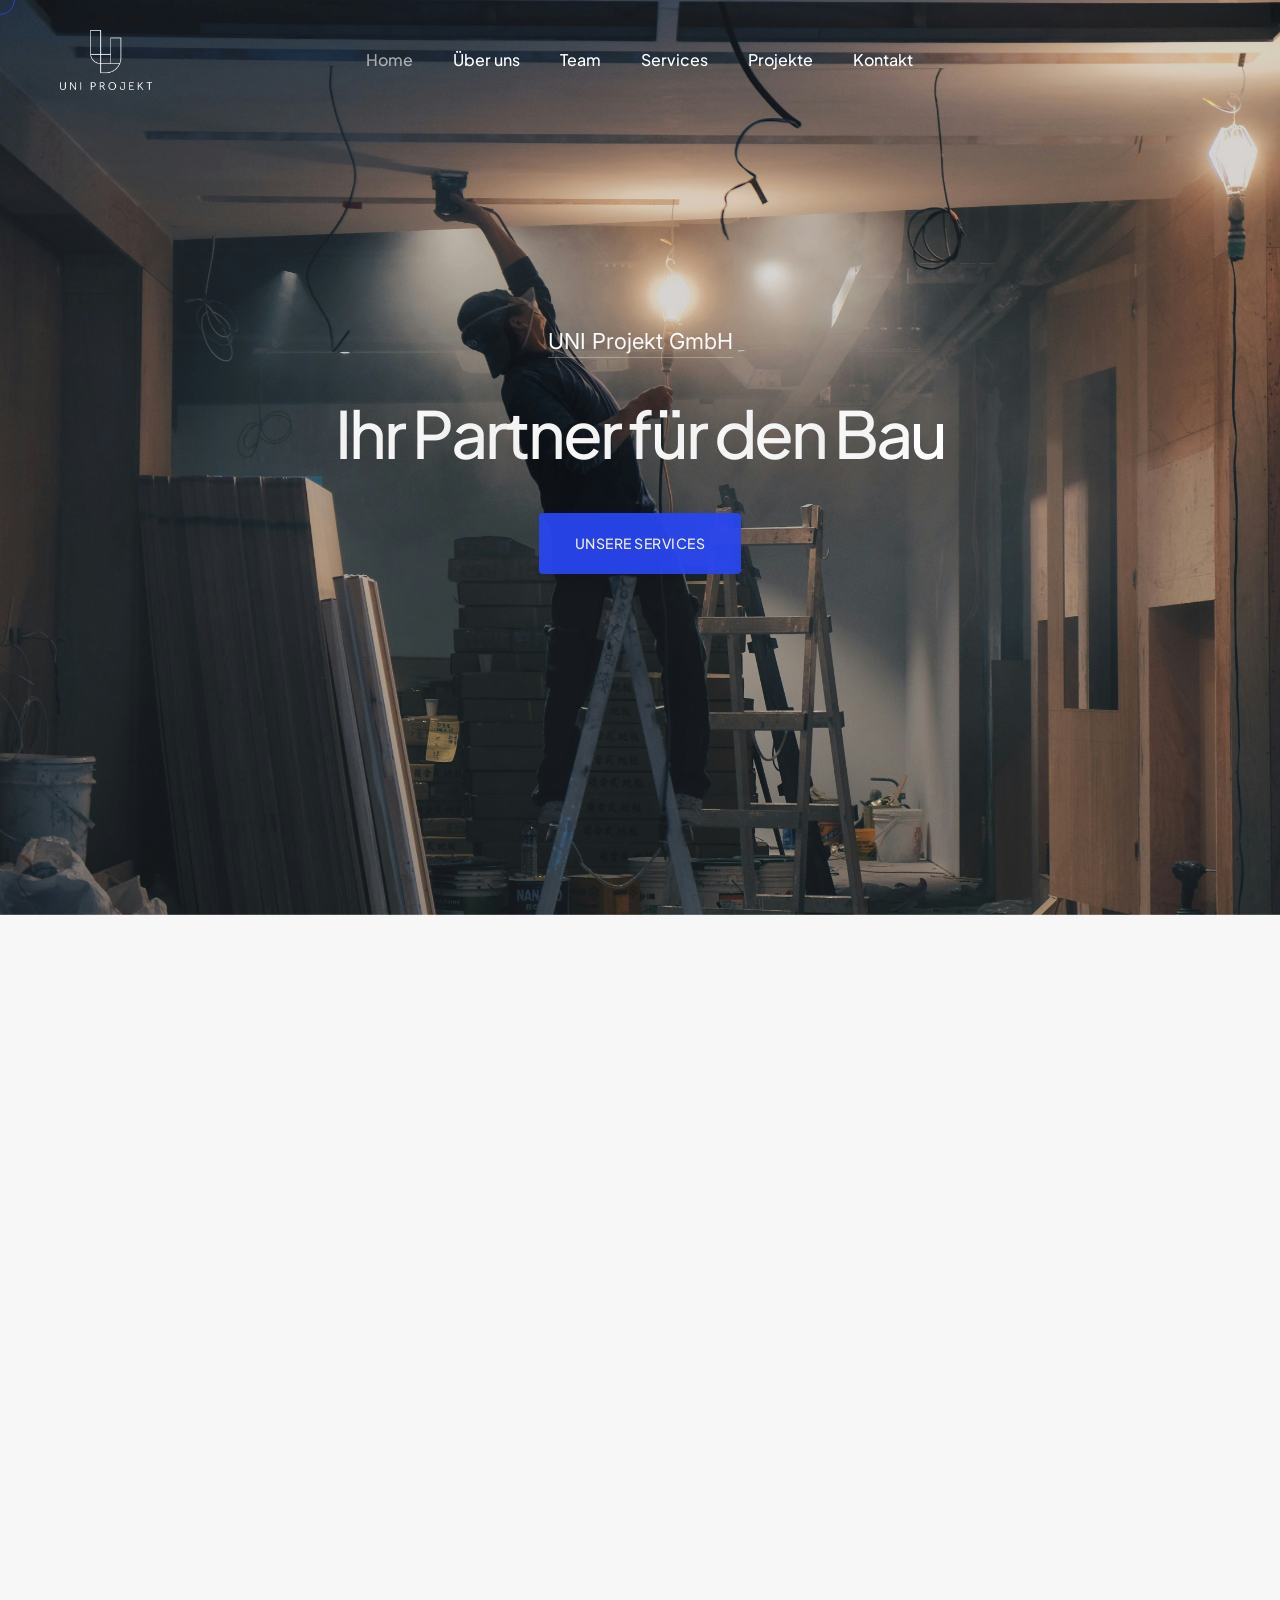
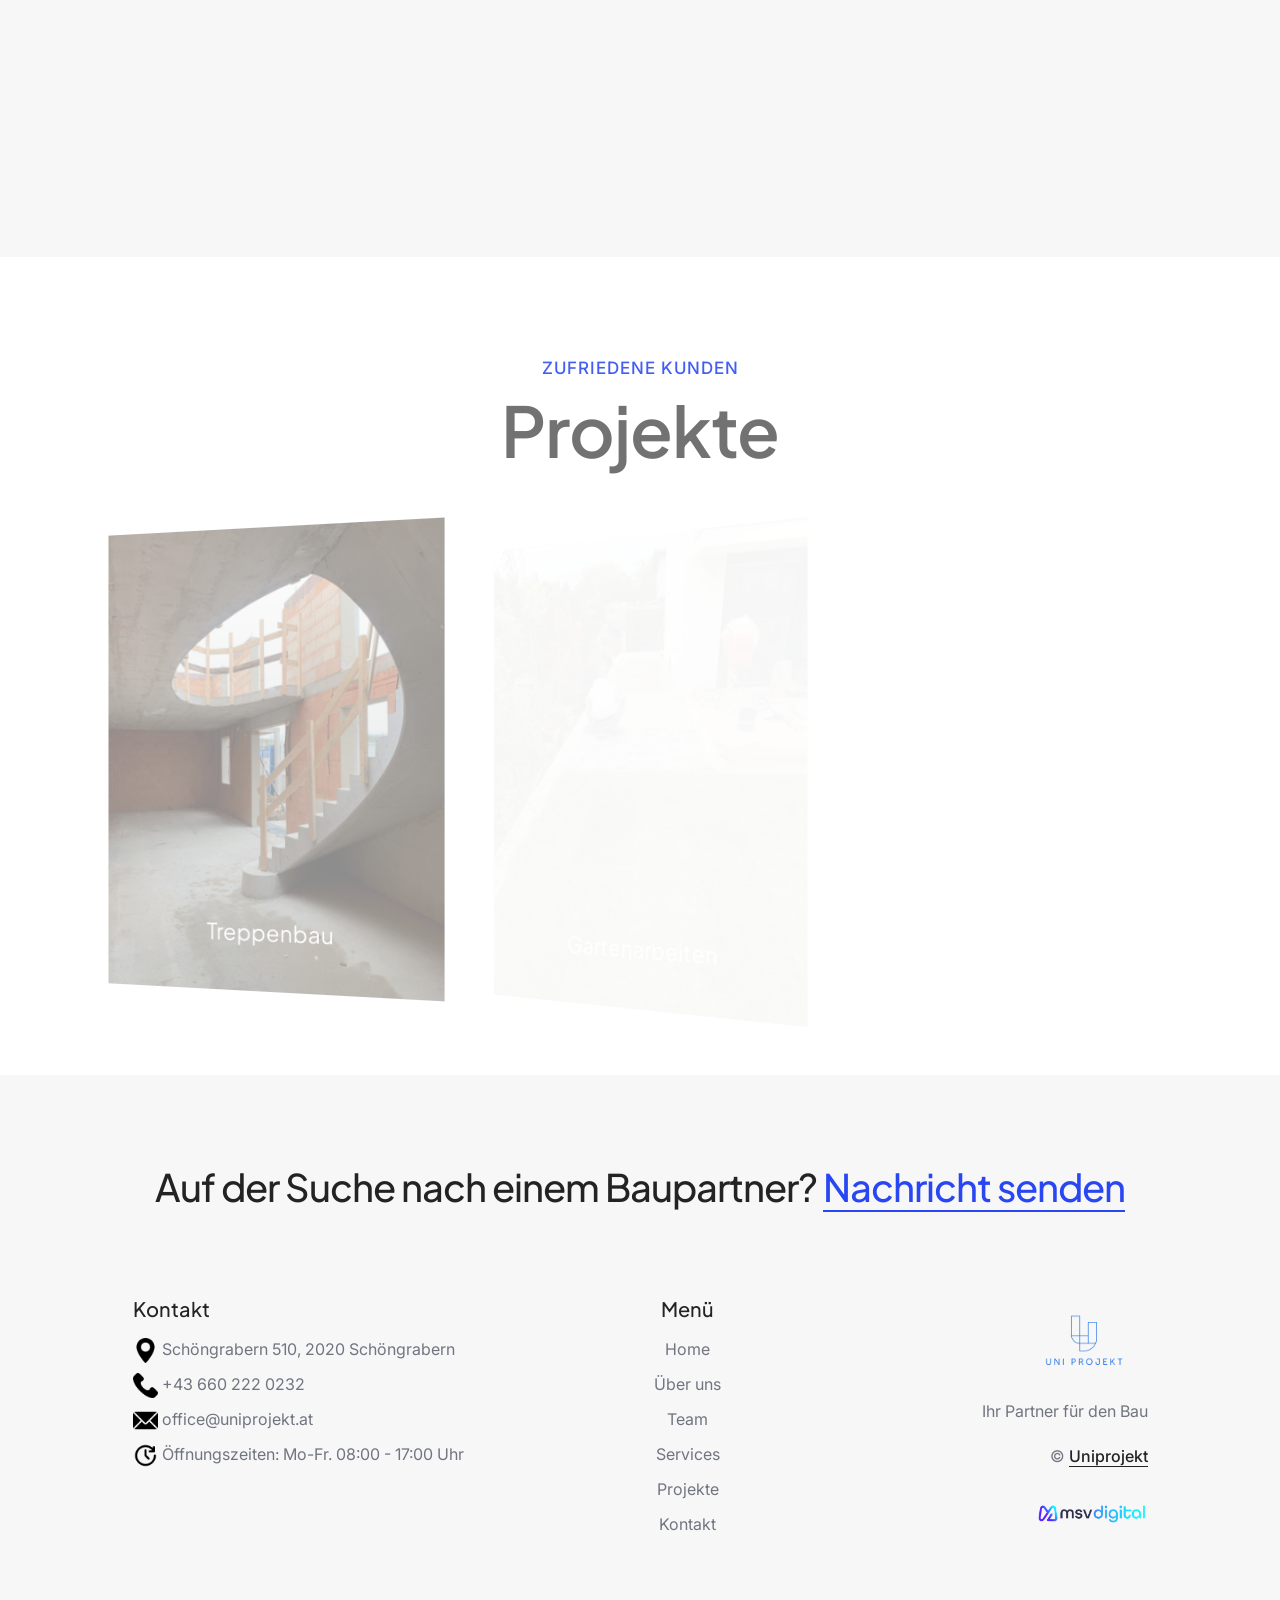
==== index.html @ 42c227f0 "Add graph meta tags" ====
﻿<!doctype html>
<html class="no-js" lang="en">
    <head>
        <title>Home - Uniprojekt</title>
        <meta charset="utf-8">
        <meta http-equiv="X-UA-Compatible" content="IE=edge" />
        <meta name="author" content="msv-digital">
        <meta name="viewport" content="width=device-width,initial-scale=1.0" />
        <meta name="description" content="Home">
        <!-- favicon icon -->
        <link rel="shortcut icon" href="logos/logo_transparent_no_buffer.png">
        <link rel="apple-touch-icon" href="logos/logo_transparent_no_buffer.png">
        <link rel="apple-touch-icon" sizes="72x72" href="logos/logo_transparent_no_buffer.png">
        <link rel="apple-touch-icon" sizes="114x114" href="logos/logo_transparent_no_buffer.png">
        <!-- google fonts preconnect -->
        <link rel="preconnect" href="https://fonts.googleapis.com" crossorigin>
        <link rel="preconnect" href="https://fonts.gstatic.com" crossorigin>
        <!-- style sheets and font icons -->
        <link rel="stylesheet" href="css/vendors.min.css"/>
        <link rel="stylesheet" href="css/icon.min.css"/>
        <link rel="stylesheet" href="css/style.css"/>
        <link rel="stylesheet" href="css/responsive.css"/>
        <link rel="stylesheet" href="demos/finance/uniprojekt.css" />
        <!-- open Graph meta tags -->
        <meta property="og:title" content="Home" />
        <meta property="og:description" content="Uniprojekt - Ihr Partner im Bau" />
        <meta property="og:image" href="logos/logo_transparent_no_buffer.png" />
        <meta property="og:url" content="https://www.uniprojekt.at" />
        <meta property="og:type" content="website" />
        <meta property="og:site_name" content="Uniprojekt" />
    </head>
    <body data-mobile-nav-style="full-screen-menu" data-mobile-nav-bg-color="#bc8947" class="custom-cursor"> 
        <!-- start cursor -->
        <div class="cursor-page-inner">
            <div class="circle-cursor circle-cursor-inner"></div>
            <div class="circle-cursor circle-cursor-outer"></div>
        </div>
        <!-- end cursor -->
        <!-- start header -->
        <header>
            <!-- start navigation -->
            <nav class="navbar navbar-expand-lg bg-transparent disable-fixed"> 
                <div class="container-fluid"> 
                    <div class="col-auto col-lg-2 me-lg-0 me-auto">
                        <a class="navbar-brand" href="index.html">
                            <img src="logos/logo_white_transparent_no_buffer.png" data-at2x="logos/logo_white_transparent_no_buffer.png" alt="" class="default-logo">
                            <img src="logos/logo_white_transparent_no_buffer.png" data-at2x="logos/logo_white_transparent_no_buffer.png" alt="" class="alt-logo">
                            <img src="logos/logo_white_transparent_no_buffer.png" data-at2x="logos/logo_white_transparent_no_buffer.png" alt="" class="mobile-logo">
                        </a>
                    </div>
                    <div class="col-auto col-lg-8 menu-order position-static">
                        <button class="navbar-toggler float-start" type="button" data-bs-toggle="collapse" data-bs-target="#navbarNav" aria-expanded="false" aria-controls="navbarNav" aria-label="Toggle navigation">
                            <span class="navbar-toggler-line"></span>
                            <span class="navbar-toggler-line"></span>
                            <span class="navbar-toggler-line"></span>
                            <span class="navbar-toggler-line"></span>
                        </button>
                        <div class="collapse navbar-collapse justify-content-center" id="navbarNav">
                            <ul class="navbar-nav alt-font"> 
                                <li class="nav-item"><a href="index.html" class="nav-link">Home</a></li>
                                <li class="nav-item"><a href="ueber-uns.html" class="nav-link">Über uns</a></li>
                                <li class="nav-item"><a href="team.html" class="nav-link">Team</a></li>
                                <li class="nav-item"><a href="services.html" class="nav-link">Services</a></li>
                                <li class="nav-item"><a href="projekte.html" class="nav-link">Projekte</a></li>
                                <li class="nav-item"><a href="kontakt.html" class="nav-link">Kontakt</a></li>
                            </ul>
                        </div>
                    </div>
                    <div class="col-auto col-lg-2 text-end d-none d-sm-flex"> 
                    </div>
                </div>
            </nav>
            <!-- end navigation -->
        </header>
        <!-- end header -->
        <!-- start banner slider -->
        <section class="p-0 bg-dark-gray"> 
            <div class=" full-screen md-h-600px sm-h-500px ipad-top-space-margin swiper-light-pagination swiper-pagination-style-3" data-slider-options='{ "slidesPerView": 1, "loop": true, "pagination": { "el": ".swiper-pagination-bullets", "clickable": true }}'>
                <div class="swiper-wrapper">
                    <!-- start slider item -->
                    <div class="swiper-slide">
                        <div class="position-absolute left-0px top-0px w-100 h-100 cover-background" style="background-image:url('images/uniprojekt_hintergrund.jpg');" data-anime='{ "translateY": [0, 0], "opacity": [1,1], "scale": [1,1.1], "duration": 7000, "delay": 0, "staggervalue": 300, "easing": "easeOutQuad" }'></div>
                        <div class="opacity-light bg-gradient-black-dark-brown"></div>
                        <div class="container h-100">
                            <div class="row align-items-center h-100 justify-content-center">
                                <div class="col-xl-7 col-lg-8 col-md-9 col-sm-10 position-relative text-white text-center">
                                    <div class="d-inline-block position-relative mb-35px" data-anime='{ "opacity": [0, 1], "easing": "easeOutCubic", "duration": 500, "delay": 200 }'>
                                        <span class="d-inline-block fw-400 text-white fs-22 mb-0">UNI Projekt GmbH</span>
                                        <span class="h-1px opacity-3 w-100 bg-white d-inline-block transform-origin-left position-absolute bottom-0px left-0px"></span>
                                    </div>
                                    <div class="alt-font fs-65 lh-80 lg-fs-80 xs-fs-65 fw-500 mb-40px ls-minus-3px sm-ls-minus-2px text-shadow-double-large" data-fancy-text='{ "opacity": [0, 1], "translateY": [50, 0], "string": ["Ihr Partner für den Bau"], "duration": 500, "delay": 200, "speed": 10, "easing": "easeOutQuad" }'></div> 
                                    <a href="services.html" class="btn btn-base-color btn-box-shadow btn-large btn-round-edge" data-anime='{ "opacity": [0, 1], "easing": "easeOutCubic", "delay": 800, "duration": 800 }'>Unsere Services</a>
                                </div>
                            </div> 
                        </div>
                    </div>
                    <!-- end slider item -->
                </div>
            </div>
        </section>
        <!-- end banner slider -->  
        <!-- start section -->
        <section class="bg-very-light-gray overflow-hidden">
            <div class="container">
                <div class="row justify-content-center mb-2">
                    <div class="col-lg-7 text-center" data-anime='{ "el": "childs", "translateY": [50, 0], "opacity": [0,1], "duration": 600, "delay": 0, "staggervalue": 200, "easing": "easeOutQuad" }'>
                        <span class="fs-17 d-inline-block fw-500 text-uppercase text-base-color ls-1px">Der Partner für Alles rund um Ihr Bauvorhaben</span>
                        <h1 class="alt-font text-dark-gray fw-600 ls-minus-1px">Services</h1>
                    </div>
                </div>
                <div class="row">
                    <div class="col-12 position-relative">
                        <div class="outside-box-right-50 md-outside-box-right-70 sm-outside-box-right-0" data-anime='{ "translateX": [100, 0], "opacity": [0,1], "duration": 800, "delay": 100, "staggervalue": 250, "easing": "easeOutQuad" }'>
                            <div class="swiper magic-cursor ps-30px pe-30px sm-ps-0 sm-pe-0" data-slider-options='{ "slidesPerView": 1, "spaceBetween": 35, "loop": true, "autoplay": { "delay": 3000, "disableOnInteraction": false },  "pagination": { "el": ".slider-four-slide-pagination-1", "clickable": true, "dynamicBullets": false }, "keyboard": { "enabled": true, "onlyInViewport": true }, "breakpoints": { "1200": { "slidesPerView": 3 }, "992": { "slidesPerView": 2, "spaceBetween": 50 }, "768": { "slidesPerView": 2, "spaceBetween": 40 }, "320": { "slidesPerView": 1 } }, "effect": "slide" }'>
                                <div class="swiper-wrapper pt-30px pb-30px">
                                    <!-- start slider item --> 
                                    <div class="swiper-slide">
                                        <div class="row g-0 services-box-style-02"> 
                                            <div class="col-sm-6 services-box bg-white p-5 xxl-p-8 box-shadow-extra-large">
                                                <div class="services-box-content">
                                                    <a href="services.html" class="d-inline-block alt-font text-dark-gray fs-22 md-fs-20 fw-500">Komplettbau und Sanierung</a>
                                                    <p class="sm-mb-15px">Wir bieten alles rund um <strong>Rohbau</strong>, <strong>Altbausanierung</strong> und <strong>Außenfassaden</strong>. <strong>Stiegenbau</strong> und <strong>Geländer</strong> sorgen für eine sichere und moderne Gestaltung.</p>
                                                    <a href="services.html" class="btn btn-extra-large thin btn-link text-base-color">Mehr erfahren</a>
                                                </div> 
                                            </div> 
                                            <div class="col-sm-6 services-box-img xs-h-300px">
                                                <div class="h-100 cover-background" style="background-image: url(images/service_01.jpg)"></div>
                                            </div> 
                                        </div>
                                    </div>
                                    <!-- end slider item -->
                                    <!-- start slider item -->
                                    <div class="swiper-slide">
                                        <div class="row g-0 services-box-style-02"> 
                                            <div class="col-sm-6 services-box bg-white p-5 xxl-p-8 box-shadow-extra-large">
                                                <div class="services-box-content">
                                                    <a href="services.html" class="d-inline-block alt-font text-dark-gray fs-22 md-fs-20 fw-500">Trockenbau und Innenausbau</a>
                                                    <p class="sm-mb-15px">Vom <strong>Trockenbau</strong> bis zum <strong>Innenausbau</strong> sorgen wir für eine optimale Raumgestaltung. <strong>Malerarbeiten</strong> und <strong>Elektrik</strong> runden unser Angebot ab, damit Ihr Raum perfekt funktioniert.</p>
                                                    <a href="services.html" class="btn btn-extra-large thin btn-link text-base-color">Mehr erfahren</a>
                                                </div> 
                                            </div> 
                                            <div class="col-sm-6 services-box-img xs-h-300px">
                                                <div class="h-100 cover-background" style="background-image: url(images/service_02.jpg)"></div>
                                            </div> 
                                        </div>
                                    </div>
                                    <!-- end slider item -->
                                    <!-- start slider item -->
                                    <div class="swiper-slide">
                                        <div class="row g-0 services-box-style-02"> 
                                            <div class="col-sm-6 services-box bg-white p-5 xxl-p-8 box-shadow-extra-large">
                                                <div class="services-box-content">
                                                    <a href="services.html" class="d-inline-block alt-font text-dark-gray fs-22 md-fs-20 fw-500">Garten- und Außenanlagenservice</a>
                                                    <p class="sm-mb-15px">Wir übernehmen <strong>Gartenarbeiten</strong>, bauen <strong>Zäune</strong>, <strong>Mauern</strong> und realisieren <strong>Poolprojekte</strong>. Zusätzlich bieten wir <strong>Bagger- und Grabearbeiten</strong> für Ihre Außenanlagen an.</p>
                                                    <a href="services.html" class="btn btn-extra-large thin btn-link text-base-color">Mehr erfahren</a>
                                                </div> 
                                            </div> 
                                            <div class="col-sm-6 services-box-img xs-h-300px">
                                                <div class="h-100 cover-background" style="background-image: url(images/service_03.jpg)"></div>
                                            </div> 
                                        </div>
                                    </div>
                                    <!-- end slider item --> 
                                    <!-- start slider item -->
                                    <div class="swiper-slide">
                                        <div class="row g-0 services-box-style-02"> 
                                            <div class="col-sm-6 services-box bg-white p-5 xxl-p-8 box-shadow-extra-large">
                                                <div class="services-box-content">
                                                    <a href="services.html" class="d-inline-block alt-font text-dark-gray fs-22 md-fs-20 fw-500">Baumaterial und Maschinenvermietung</a>
                                                    <p class="sm-mb-15px">Wir bieten <strong>Baumaterialien</strong> zum <strong>Ankauf und Verkauf</strong> sowie die <strong>Kleinmaschinenvermietung</strong> an. Mieten Sie bei uns <strong>Minibagger</strong>, <strong>Rüttelplatten</strong> und <strong>Betonmischer</strong>, um Ihre Bauvorhaben effizient umzusetzen.</p>
                                                    <a href="services.html" class="btn btn-extra-large thin btn-link text-base-color">Mehr erfahren</a>
                                                </div> 
                                            </div> 
                                            <div class="col-sm-6 services-box-img xs-h-300px">
                                                <div class="h-100 cover-background" style="background-image: url(images/service_04.jpg)"></div>
                                            </div> 
                                        </div>
                                    </div>
                                    <!-- end slider item -->
                                    <!-- start slider item --> 
                                    <div class="swiper-slide">
                                        <div class="row g-0 services-box-style-02"> 
                                            <div class="col-sm-6 services-box bg-white p-5 xxl-p-8 box-shadow-extra-large">
                                                <div class="services-box-content">
                                                    <a href="services.html" class="d-inline-block alt-font text-dark-gray fs-22 md-fs-20 fw-500">Infrastruktur- und Glasfaserarbeiten</a>
                                                    <p class="sm-mb-15px">Unsere Experten kümmern sich um <strong>Glasfaser- und Kanalarbeiten</strong> sowie <strong>Bagger- und Grabearbeiten</strong> für Ihre Infrastrukturprojekte. So stellen wir die perfekte Basis für Ihre Vorhaben sicher.</p>
                                                    <a href="services.html" class="btn btn-extra-large thin btn-link text-base-color">Mehr erfahren</a>
                                                </div> 
                                            </div> 
                                            <div class="col-sm-6 services-box-img xs-h-300px">
                                                <div class="h-100 cover-background" style="background-image: url(images/service_05.jpg)"></div>
                                            </div> 
                                        </div>
                                    </div>
                                    <!-- end slider item -->
                                    <!-- start slider item -->
                                    <div class="swiper-slide">
                                        <div class="row g-0 services-box-style-02"> 
                                            <div class="col-sm-6 services-box bg-white p-5 xxl-p-8 box-shadow-extra-large">
                                                <div class="services-box-content">
                                                    <a href="services.html" class="d-inline-block alt-font text-dark-gray fs-22 md-fs-20 fw-500">Komplettservice für Neubau und Renovierung</a>
                                                    <p class="sm-mb-15px">Ob <strong>Neubau</strong> oder <strong>Renovierung</strong> – wir bieten den kompletten Service: <strong>Rohbau</strong>, <strong>Trockenbau</strong>, <strong>Malerarbeiten</strong> und mehr, um Ihr Projekt nach Ihren Wünschen umzusetzen.</p>
                                                    <a href="services.html" class="btn btn-extra-large thin btn-link text-base-color">Mehr erfahren</a>
                                                </div> 
                                            </div> 
                                            <div class="col-sm-6 services-box-img xs-h-300px">
                                                <div class="h-100 cover-background" style="background-image: url(images/service_06.jpg)"></div>
                                            </div> 
                                        </div>
                                    </div>
                                    <!-- end slider item -->
                                </div> 
                            </div>
                        </div>
                        <!-- start slider pagination -->
                        <!--<div class="swiper-pagination slider-four-slide-pagination-1 swiper-pagination-style-2 swiper-pagination-clickable swiper-pagination-bullets"></div>-->
                        <!-- end slider pagination -->
                    </div>
                </div>
            </div>
        </section>
        <!-- end section -->
        <!-- start section -->
        <section>
            <div class="container">
                <div class="row justify-content-center mb-5">
                    <div class="col-lg-7 text-center" data-anime='{ "el": "childs", "translateY": [50, 0], "opacity": [0,1], "duration": 800, "delay": 0, "staggervalue": 200, "easing": "easeOutQuad" }'>
                        <span class="fs-17 d-inline-block fw-500 text-uppercase text-base-color ls-1px">Zufriedene Kunden</span>
                        <h1 class="alt-font text-dark-gray fw-600 ls-minus-1px mb-0">Projekte</h1>
                    </div>
                </div>
                <div class="row">
                    <div class="col-12">
                        <ul class="blog-simple blog-wrapper grid-loading grid grid-3col xl-grid-3col lg-grid-3col md-grid-2col sm-grid-2col xs-grid-1col gutter-extra-large" data-anime='{ "el": "childs", "willchange": "transform", "translateY": [30, 0], "perspective": [1200,1200], "scale": [1.05, 1], "rotateY": [-30, 0], "opacity": [0,1], "duration": 800, "delay": 100, "staggervalue": 200, "easing": "easeOutQuad" }'>
                            <li class="grid-sizer"></li>
                            <!-- start blog item -->
                            <li class="grid-item">
                                <figure class="position-relative mb-0 box-hover">
                                    <div class="blog-image">
                                        <img src="images/project_01.jpeg" alt="" />
                                        <span class="box-overlay bg-dark-slate-blue"></span>
                                        <span class="bg-gradient-gray-light-dark-transparent position-absolute opacity-4 top-0px left-0px w-100 h-100"></span>
                                    </div>
                                    <figcaption class="d-flex flex-column h-100 justify-content-end"> 
                                        <div class="position-relative post-content p-13 text-center last-paragraph-no-margin">
                                            <div class="position-relative z-index-2 overflow-hidden">
                                                <a class="card-title fs-22 alt-font text-white mb-0 d-block">Treppenbau</a>
                                                <div class="hover-text"><a href="projekte.html" class="btn btn-link-gradient btn-large text-white thin mt-20px mb-5px opacity-6 fw-400">Alle Projekte<span class="bg-white"></span></a></div>
                                            </div>
                                            <div class="box-overlay bg-dark-gray"></div>
                                        </div>
                                    </figcaption>
                                </figure>
                            </li>
                            <!-- end blog item -->
                            <!-- start blog item -->
                            <li class="grid-item">
                                <figure class="position-relative mb-0 box-hover">
                                    <div class="blog-image">
                                        <img src="images/project_03.jpeg" alt="" />
                                        <span class="box-overlay bg-dark-slate-blue"></span>
                                        <span class="bg-gradient-gray-light-dark-transparent position-absolute opacity-4 top-0px left-0px w-100 h-100"></span>
                                    </div>
                                    <figcaption class="d-flex flex-column h-100 justify-content-end"> 
                                        <div class="position-relative post-content p-13 text-center last-paragraph-no-margin">
                                            <div class="position-relative z-index-2 overflow-hidden">
                                                <a class="card-title fs-22 alt-font text-white mb-0 d-block">Gartenarbeiten</a>
                                                <div class="hover-text"><a href="projekte.html" class="btn btn-link-gradient btn-large text-white thin mt-20px mb-5px opacity-6 fw-400">Alle Projekte<span class="bg-white"></span></a></div>
                                            </div>
                                            <div class="box-overlay bg-dark-gray"></div>
                                        </div>
                                    </figcaption>
                                </figure>
                            </li>
                            <!-- end blog item -->
                            <!-- start blog item -->
                            <li class="grid-item">
                                <figure class="position-relative mb-0 box-hover">
                                    <div class="blog-image">
                                        <img src="images/project_12.jpeg" alt="" />
                                        <span class="box-overlay bg-dark-slate-blue"></span>
                                        <span class="bg-gradient-gray-light-dark-transparent position-absolute opacity-4 top-0px left-0px w-100 h-100"></span>
                                    </div>
                                    <figcaption class="d-flex flex-column h-100 justify-content-end"> 
                                        <div class="position-relative post-content p-13 text-center last-paragraph-no-margin">
                                            <div class="position-relative z-index-2 overflow-hidden">
                                                <a class="card-title fs-22 alt-font text-white mb-0 d-block">Rohbau</a>
                                                <div class="hover-text"><a href="projekte.html" class="btn btn-link-gradient btn-large text-white thin mt-20px mb-5px opacity-6 fw-400">Alle Projekte<span class="bg-white"></span></a></div>
                                            </div>
                                            <div class="box-overlay bg-dark-gray"></div>
                                        </div>
                                    </figcaption>
                                </figure>
                            </li>
                            <!-- end blog item -->  
                        </ul>
                    </div>
                </div>
            </div>
        </section>
        <!-- end section --> 
        <!-- start footer -->
        <footer class="footer-light bg-very-light-gray"> 
            <div class="container">
                <div class="row justify-content-center mb-5 xs-mb-20px">
                    <div class="col-md-12 col-sm-10 text-center">
                        <h4 class="alt-font text-dark-gray fw-500 ls-minus-1px">Auf der Suche nach einem Baupartner? <a href="mailto:uniprojektgmbh@hotmail.com" class="text-base-color fw-500 text-decoration-line-bottom-medium">Nachricht senden</a></h4>
                    </div>
                </div>
                <div class="row justify-content-center">
                    <!-- start footer column -->
                    <div class="col-11 col-xl-5 col-lg-2 col-md-4 order-1 order-lg-1">
                        <span class="alt-font fw-500 fs-20 d-block text-dark-gray mb-10px">Kontakt</span>
                        <ul>                           
                            <li><img src="images/maps-and-flags.png" style="width: 25px;"><a> Schöngrabern 510, 2020 Schöngrabern</a><li>
                            <li><img src="images/phone-call.png" style="width: 25px;"><a> +43 660 222 0232</a></li>
                            <li><img src="images/email.png" style="width: 25px;"><a> office@uniprojekt.at</a></li>
                            <li><img src="images/24-hour-clock.png" style="width: 25px;"><a> Öffnungszeiten: Mo-Fr. 08:00 - 17:00 Uhr</a></li>
                        </ul>
                    </div>
                    <!-- end footer column -->  
                    <!-- start footer column -->
                    <div class="col-11 col-xl-2 col-lg-3 col-md-4 order-1 order-lg-2 text-center">
                        <span class="alt-font fw-500 fs-20 d-block text-dark-gray mb-10px">Menü</span>
                        <ul>
                            <li><a href="index.html">Home</a></li>
                            <li><a href="ueber-uns.html">Über uns</a></li>
                            <li><a href="team.html">Team</a></li>
                            <li><a href="services.html">Services</a></li>
                            <li><a href="projekte.html">Projekte</a></li>
                            <li><a href="kontakt.html">Kontakt</a></li>
                        </ul>
                    </div>
                    <!-- end footer column -->
                    <!-- start footer column -->
                    <div class="col-lg-3 col-md-4 col-sm-6 offset-xl-1 order-3 order-lg-4 order-md-3 order-sm-4 sm-mt-35px xs-mt-25px text-center text-sm-end">
                        <a><img src="logos/logo_transparent.png" style="width: 50%;" data-at2x="logos/logo_transparent.png" alt=""></a>
                        <p class="mb-15px">Ihr Partner für den Bau</p>
                        <p>&COPY; <a href="index.html" target="_blank" class="text-decoration-line-bottom text-dark-gray fw-500">Uniprojekt</a></p>
                        <a href="https://www.msv-digital.com"><img src="logos/msv-digital.png" style="width: 45%;" data-at2x="logos/msv-digital.png" alt=""></a>
                    </div>
                    <!-- end footer column -->
                </div> 
            </div> 
        </footer>
        <!-- end footer -->
        <!-- start scroll progress -->
        <div class="scroll-progress d-none d-xxl-block">
            <a href="#" class="scroll-top" aria-label="scroll">
                <span class="scroll-text">Scroll</span><span class="scroll-line"><span class="scroll-point"></span></span>
            </a>
        </div>
        <!-- end scroll progress -->
        <!-- javascript libraries -->
        <script type="text/javascript" src="js/jquery.js"></script>
        <script type="text/javascript" src="js/vendors.min.js"></script>
        <script type="text/javascript" src="js/main.js"></script>
    </body>
</html>
---- css/icon.min.css ----
@charset "UTF-8";/*!
    Font Awesome
    Version: 6.5.1
    Plugin URL: https://fontawesome.com
    License: Copyright 2023 Fonticons, Inc. | https://fontawesome.com/license/free (Icons: CC BY 4.0, Fonts: SIL OFL 1.1, Code: MIT License)
!*/.fa-stack,.fa-ul>li{position:relative}.fa-beat,.fa-bounce{-webkit-animation-delay:var(--fa-animation-delay,0s);-webkit-animation-duration:var(--fa-animation-duration,1s)}.fa{font-family:var(--fa-style-family,"Font Awesome 6 Free");font-weight:var(--fa-style,900)}.fa-brands,.fa-regular,.fab,.far{font-weight:400}.fa,.fa-brands,.fa-classic,.fa-regular,.fa-sharp,.fa-solid,.fab,.far,.fas{-moz-osx-font-smoothing:grayscale;-webkit-font-smoothing:antialiased;display:var(--fa-display,inline-block);font-style:normal;font-variant:normal;line-height:1;text-rendering:auto}.fa-classic,.fa-regular,.fa-solid,.far,.fas{font-family:"Font Awesome 6 Free"}.fa-brands,.fab{font-family:"Font Awesome 6 Brands"}.fa-1x{font-size:1em}.fa-2x,.fa-2xl,.fa-stack-2x{font-size:2em}.fa-3x{font-size:3em}.fa-4x{font-size:4em}.fa-5x{font-size:5em}.fa-6x{font-size:6em}.fa-7x{font-size:7em}.fa-8x{font-size:8em}.fa-9x{font-size:9em}.fa-10x{font-size:10em}.fa-2xs{font-size:.625em;line-height:.1em;vertical-align:.225em}.fa-xs{font-size:.75em;line-height:.08333em;vertical-align:.125em}.fa-sm{font-size:.875em;line-height:.07143em;vertical-align:.05357em}.fa-lg{font-size:1.25em;line-height:.05em;vertical-align:-.075em}.fa-xl{font-size:1.5em;line-height:.04167em;vertical-align:-.125em}.fa-2xl{line-height:.03125em;vertical-align:-.1875em}.fa-fw{text-align:center;width:1.25em}.fa-ul{list-style-type:none;margin-left:var(--fa-li-margin,2.5em);padding-left:0}.fa-li{left:calc(var(--fa-li-width,2em) * -1);position:absolute;text-align:center;width:var(--fa-li-width,2em);line-height:inherit}.fa-border{border-color:var(--fa-border-color,#eee);border-radius:var(--fa-border-radius,.1em);border-style:var(--fa-border-style,solid);border-width:var(--fa-border-width,.08em);padding:var(--fa-border-padding,.2em .25em .15em)}.fa-pull-left{float:left;margin-right:var(--fa-pull-margin,.3em)}.fa-pull-right{float:right;margin-left:var(--fa-pull-margin,.3em)}.fa-beat{-webkit-animation-name:fa-beat;animation-name:fa-beat;animation-delay:var(--fa-animation-delay,0s);-webkit-animation-direction:var(--fa-animation-direction,normal);animation-direction:var(--fa-animation-direction,normal);animation-duration:var(--fa-animation-duration,1s);-webkit-animation-iteration-count:var(--fa-animation-iteration-count,infinite);animation-iteration-count:var(--fa-animation-iteration-count,infinite);-webkit-animation-timing-function:var(--fa-animation-timing,ease-in-out);animation-timing-function:var(--fa-animation-timing,ease-in-out)}.fa-bounce,.fa-fade{-webkit-animation-direction:var(--fa-animation-direction,normal);-webkit-animation-iteration-count:var(--fa-animation-iteration-count,infinite)}.fa-bounce{-webkit-animation-name:fa-bounce;animation-name:fa-bounce;animation-delay:var(--fa-animation-delay,0s);animation-direction:var(--fa-animation-direction,normal);animation-duration:var(--fa-animation-duration,1s);animation-iteration-count:var(--fa-animation-iteration-count,infinite);-webkit-animation-timing-function:var(--fa-animation-timing,cubic-bezier(.28,.84,.42,1));animation-timing-function:var(--fa-animation-timing,cubic-bezier(.28,.84,.42,1))}.fa-beat-fade,.fa-fade{-webkit-animation-delay:var(--fa-animation-delay,0s)}.fa-fade{-webkit-animation-name:fa-fade;animation-name:fa-fade;animation-delay:var(--fa-animation-delay,0s);animation-direction:var(--fa-animation-direction,normal);-webkit-animation-duration:var(--fa-animation-duration,1s);animation-duration:var(--fa-animation-duration,1s);animation-iteration-count:var(--fa-animation-iteration-count,infinite);-webkit-animation-timing-function:var(--fa-animation-timing,cubic-bezier(.4,0,.6,1));animation-timing-function:var(--fa-animation-timing,cubic-bezier(.4,0,.6,1))}.fa-beat-fade,.fa-flip{-webkit-animation-direction:var(--fa-animation-direction,normal);-webkit-animation-iteration-count:var(--fa-animation-iteration-count,infinite)}.fa-beat-fade{-webkit-animation-name:fa-beat-fade;animation-name:fa-beat-fade;animation-delay:var(--fa-animation-delay,0s);animation-direction:var(--fa-animation-direction,normal);-webkit-animation-duration:var(--fa-animation-duration,1s);animation-duration:var(--fa-animation-duration,1s);animation-iteration-count:var(--fa-animation-iteration-count,infinite);-webkit-animation-timing-function:var(--fa-animation-timing,cubic-bezier(.4,0,.6,1));animation-timing-function:var(--fa-animation-timing,cubic-bezier(.4,0,.6,1))}.fa-flip,.fa-shake{-webkit-animation-delay:var(--fa-animation-delay,0s)}.fa-flip{-webkit-animation-name:fa-flip;animation-name:fa-flip;animation-delay:var(--fa-animation-delay,0s);animation-direction:var(--fa-animation-direction,normal);-webkit-animation-duration:var(--fa-animation-duration,1s);animation-duration:var(--fa-animation-duration,1s);animation-iteration-count:var(--fa-animation-iteration-count,infinite);-webkit-animation-timing-function:var(--fa-animation-timing,ease-in-out);animation-timing-function:var(--fa-animation-timing,ease-in-out)}.fa-shake,.fa-spin{-webkit-animation-direction:var(--fa-animation-direction,normal);-webkit-animation-iteration-count:var(--fa-animation-iteration-count,infinite)}.fa-shake{-webkit-animation-name:fa-shake;animation-name:fa-shake;animation-delay:var(--fa-animation-delay,0s);animation-direction:var(--fa-animation-direction,normal);-webkit-animation-duration:var(--fa-animation-duration,1s);animation-duration:var(--fa-animation-duration,1s);animation-iteration-count:var(--fa-animation-iteration-count,infinite);-webkit-animation-timing-function:var(--fa-animation-timing,linear);animation-timing-function:var(--fa-animation-timing,linear)}.fa-spin{-webkit-animation-name:fa-spin;animation-name:fa-spin;-webkit-animation-delay:var(--fa-animation-delay,0s);animation-delay:var(--fa-animation-delay,0s);animation-direction:var(--fa-animation-direction,normal);-webkit-animation-duration:var(--fa-animation-duration,2s);animation-duration:var(--fa-animation-duration,2s);animation-iteration-count:var(--fa-animation-iteration-count,infinite);-webkit-animation-timing-function:var(--fa-animation-timing,linear);animation-timing-function:var(--fa-animation-timing,linear)}.fa-spin-reverse{--fa-animation-direction:reverse}.fa-pulse,.fa-spin-pulse{-webkit-animation-name:fa-spin;animation-name:fa-spin;-webkit-animation-direction:var(--fa-animation-direction,normal);animation-direction:var(--fa-animation-direction,normal);-webkit-animation-duration:var(--fa-animation-duration,1s);animation-duration:var(--fa-animation-duration,1s);-webkit-animation-iteration-count:var(--fa-animation-iteration-count,infinite);animation-iteration-count:var(--fa-animation-iteration-count,infinite);-webkit-animation-timing-function:var(--fa-animation-timing,steps(8));animation-timing-function:var(--fa-animation-timing,steps(8))}@media (prefers-reduced-motion:reduce){.fa-beat,.fa-beat-fade,.fa-bounce,.fa-fade,.fa-flip,.fa-pulse,.fa-shake,.fa-spin,.fa-spin-pulse{-webkit-animation-delay:-1ms;animation-delay:-1ms;-webkit-animation-duration:1ms;animation-duration:1ms;-webkit-animation-iteration-count:1;animation-iteration-count:1;-webkit-transition-delay:0s;transition-delay:0s;-webkit-transition-duration:0s;transition-duration:0s}}@-webkit-keyframes fa-beat{0%,90%{-webkit-transform:scale(1);transform:scale(1)}45%{-webkit-transform:scale(var(--fa-beat-scale,1.25));transform:scale(var(--fa-beat-scale,1.25))}}@keyframes fa-beat{0%,90%{-webkit-transform:scale(1);transform:scale(1)}45%{-webkit-transform:scale(var(--fa-beat-scale,1.25));transform:scale(var(--fa-beat-scale,1.25))}}@-webkit-keyframes fa-bounce{0%,100%,64%{-webkit-transform:scale(1,1) translateY(0);transform:scale(1,1) translateY(0)}10%{-webkit-transform:scale(var(--fa-bounce-start-scale-x,1.1),var(--fa-bounce-start-scale-y,.9)) translateY(0);transform:scale(var(--fa-bounce-start-scale-x,1.1),var(--fa-bounce-start-scale-y,.9)) translateY(0)}30%{-webkit-transform:scale(var(--fa-bounce-jump-scale-x,.9),var(--fa-bounce-jump-scale-y,1.1)) translateY(var(--fa-bounce-height,-.5em));transform:scale(var(--fa-bounce-jump-scale-x,.9),var(--fa-bounce-jump-scale-y,1.1)) translateY(var(--fa-bounce-height,-.5em))}50%{-webkit-transform:scale(var(--fa-bounce-land-scale-x,1.05),var(--fa-bounce-land-scale-y,.95)) translateY(0);transform:scale(var(--fa-bounce-land-scale-x,1.05),var(--fa-bounce-land-scale-y,.95)) translateY(0)}57%{-webkit-transform:scale(1,1) translateY(var(--fa-bounce-rebound,-.125em));transform:scale(1,1) translateY(var(--fa-bounce-rebound,-.125em))}}@keyframes fa-bounce{0%,100%,64%{-webkit-transform:scale(1,1) translateY(0);transform:scale(1,1) translateY(0)}10%{-webkit-transform:scale(var(--fa-bounce-start-scale-x,1.1),var(--fa-bounce-start-scale-y,.9)) translateY(0);transform:scale(var(--fa-bounce-start-scale-x,1.1),var(--fa-bounce-start-scale-y,.9)) translateY(0)}30%{-webkit-transform:scale(var(--fa-bounce-jump-scale-x,.9),var(--fa-bounce-jump-scale-y,1.1)) translateY(var(--fa-bounce-height,-.5em));transform:scale(var(--fa-bounce-jump-scale-x,.9),var(--fa-bounce-jump-scale-y,1.1)) translateY(var(--fa-bounce-height,-.5em))}50%{-webkit-transform:scale(var(--fa-bounce-land-scale-x,1.05),var(--fa-bounce-land-scale-y,.95)) translateY(0);transform:scale(var(--fa-bounce-land-scale-x,1.05),var(--fa-bounce-land-scale-y,.95)) translateY(0)}57%{-webkit-transform:scale(1,1) translateY(var(--fa-bounce-rebound,-.125em));transform:scale(1,1) translateY(var(--fa-bounce-rebound,-.125em))}}@-webkit-keyframes fa-fade{50%{opacity:var(--fa-fade-opacity,.4)}}@keyframes fa-fade{50%{opacity:var(--fa-fade-opacity,.4)}}@-webkit-keyframes fa-beat-fade{0%,100%{opacity:var(--fa-beat-fade-opacity,.4);-webkit-transform:scale(1);transform:scale(1)}50%{opacity:1;-webkit-transform:scale(var(--fa-beat-fade-scale,1.125));transform:scale(var(--fa-beat-fade-scale,1.125))}}@keyframes fa-beat-fade{0%,100%{opacity:var(--fa-beat-fade-opacity,.4);-webkit-transform:scale(1);transform:scale(1)}50%{opacity:1;-webkit-transform:scale(var(--fa-beat-fade-scale,1.125));transform:scale(var(--fa-beat-fade-scale,1.125))}}@-webkit-keyframes fa-flip{50%{-webkit-transform:rotate3d(var(--fa-flip-x,0),var(--fa-flip-y,1),var(--fa-flip-z,0),var(--fa-flip-angle,-180deg));transform:rotate3d(var(--fa-flip-x,0),var(--fa-flip-y,1),var(--fa-flip-z,0),var(--fa-flip-angle,-180deg))}}@keyframes fa-flip{50%{-webkit-transform:rotate3d(var(--fa-flip-x,0),var(--fa-flip-y,1),var(--fa-flip-z,0),var(--fa-flip-angle,-180deg));transform:rotate3d(var(--fa-flip-x,0),var(--fa-flip-y,1),var(--fa-flip-z,0),var(--fa-flip-angle,-180deg))}}@-webkit-keyframes fa-shake{0%{-webkit-transform:rotate(-15deg);transform:rotate(-15deg)}4%{-webkit-transform:rotate(15deg);transform:rotate(15deg)}24%,8%{-webkit-transform:rotate(-18deg);transform:rotate(-18deg)}12%,28%{-webkit-transform:rotate(18deg);transform:rotate(18deg)}16%{-webkit-transform:rotate(-22deg);transform:rotate(-22deg)}20%{-webkit-transform:rotate(22deg);transform:rotate(22deg)}32%{-webkit-transform:rotate(-12deg);transform:rotate(-12deg)}36%{-webkit-transform:rotate(12deg);transform:rotate(12deg)}100%,40%{-webkit-transform:rotate(0);transform:rotate(0)}}@keyframes fa-shake{0%{-webkit-transform:rotate(-15deg);transform:rotate(-15deg)}4%{-webkit-transform:rotate(15deg);transform:rotate(15deg)}24%,8%{-webkit-transform:rotate(-18deg);transform:rotate(-18deg)}12%,28%{-webkit-transform:rotate(18deg);transform:rotate(18deg)}16%{-webkit-transform:rotate(-22deg);transform:rotate(-22deg)}20%{-webkit-transform:rotate(22deg);transform:rotate(22deg)}32%{-webkit-transform:rotate(-12deg);transform:rotate(-12deg)}36%{-webkit-transform:rotate(12deg);transform:rotate(12deg)}100%,40%{-webkit-transform:rotate(0);transform:rotate(0)}}@-webkit-keyframes fa-spin{0%{-webkit-transform:rotate(0);transform:rotate(0)}100%{-webkit-transform:rotate(360deg);transform:rotate(360deg)}}@keyframes fa-spin{0%{-webkit-transform:rotate(0);transform:rotate(0)}100%{-webkit-transform:rotate(360deg);transform:rotate(360deg)}}.fa-rotate-90{-webkit-transform:rotate(90deg);transform:rotate(90deg)}.fa-rotate-180{-webkit-transform:rotate(180deg);transform:rotate(180deg)}.fa-rotate-270{-webkit-transform:rotate(270deg);transform:rotate(270deg)}.fa-flip-horizontal{-webkit-transform:scale(-1,1);transform:scale(-1,1)}.fa-flip-vertical{-webkit-transform:scale(1,-1);transform:scale(1,-1)}.fa-flip-both,.fa-flip-horizontal.fa-flip-vertical{-webkit-transform:scale(-1,-1);transform:scale(-1,-1)}.fa-rotate-by{-webkit-transform:rotate(var(--fa-rotate-angle,none));transform:rotate(var(--fa-rotate-angle,none))}.fa-stack{display:inline-block;height:2em;line-height:2em;vertical-align:middle;width:2.5em}.fa-stack-1x,.fa-stack-2x{left:0;position:absolute;text-align:center;width:100%;z-index:var(--fa-stack-z-index,auto)}.fa-stack-1x{line-height:inherit}.fa-inverse{color:var(--fa-inverse,#fff)}.fa-0::before{content:"0"}.fa-1::before{content:"1"}.fa-2::before{content:"2"}.fa-3::before{content:"3"}.fa-4::before{content:"4"}.fa-5::before{content:"5"}.fa-6::before{content:"6"}.fa-7::before{content:"7"}.fa-8::before{content:"8"}.fa-9::before{content:"9"}.fa-fill-drip::before{content:"\f576"}.fa-arrows-to-circle::before{content:"\e4bd"}.fa-chevron-circle-right::before,.fa-circle-chevron-right::before{content:"\f138"}.fa-at::before{content:"@"}.fa-trash-alt::before,.fa-trash-can::before{content:"\f2ed"}.fa-text-height::before{content:"\f034"}.fa-user-times::before,.fa-user-xmark::before{content:"\f235"}.fa-stethoscope::before{content:"\f0f1"}.fa-comment-alt::before,.fa-message::before{content:"\f27a"}.fa-info::before{content:"\f129"}.fa-compress-alt::before,.fa-down-left-and-up-right-to-center::before{content:"\f422"}.fa-explosion::before{content:"\e4e9"}.fa-file-alt::before,.fa-file-lines::before,.fa-file-text::before{content:"\f15c"}.fa-wave-square::before{content:"\f83e"}.fa-ring::before{content:"\f70b"}.fa-building-un::before{content:"\e4d9"}.fa-dice-three::before{content:"\f527"}.fa-calendar-alt::before,.fa-calendar-days::before{content:"\f073"}.fa-anchor-circle-check::before{content:"\e4aa"}.fa-building-circle-arrow-right::before{content:"\e4d1"}.fa-volleyball-ball::before,.fa-volleyball::before{content:"\f45f"}.fa-arrows-up-to-line::before{content:"\e4c2"}.fa-sort-desc::before,.fa-sort-down::before{content:"\f0dd"}.fa-circle-minus::before,.fa-minus-circle::before{content:"\f056"}.fa-door-open::before{content:"\f52b"}.fa-right-from-bracket::before,.fa-sign-out-alt::before{content:"\f2f5"}.fa-atom::before{content:"\f5d2"}.fa-soap::before{content:"\e06e"}.fa-heart-music-camera-bolt::before,.fa-icons::before{content:"\f86d"}.fa-microphone-alt-slash::before,.fa-microphone-lines-slash::before{content:"\f539"}.fa-bridge-circle-check::before{content:"\e4c9"}.fa-pump-medical::before{content:"\e06a"}.fa-fingerprint::before{content:"\f577"}.fa-hand-point-right::before{content:"\f0a4"}.fa-magnifying-glass-location::before,.fa-search-location::before{content:"\f689"}.fa-forward-step::before,.fa-step-forward::before{content:"\f051"}.fa-face-smile-beam::before,.fa-smile-beam::before{content:"\f5b8"}.fa-flag-checkered::before{content:"\f11e"}.fa-football-ball::before,.fa-football::before{content:"\f44e"}.fa-school-circle-exclamation::before{content:"\e56c"}.fa-crop::before{content:"\f125"}.fa-angle-double-down::before,.fa-angles-down::before{content:"\f103"}.fa-users-rectangle::before{content:"\e594"}.fa-people-roof::before{content:"\e537"}.fa-people-line::before{content:"\e534"}.fa-beer-mug-empty::before,.fa-beer::before{content:"\f0fc"}.fa-diagram-predecessor::before{content:"\e477"}.fa-arrow-up-long::before,.fa-long-arrow-up::before{content:"\f176"}.fa-burn::before,.fa-fire-flame-simple::before{content:"\f46a"}.fa-male::before,.fa-person::before{content:"\f183"}.fa-laptop::before{content:"\f109"}.fa-file-csv::before{content:"\f6dd"}.fa-menorah::before{content:"\f676"}.fa-truck-plane::before{content:"\e58f"}.fa-record-vinyl::before{content:"\f8d9"}.fa-face-grin-stars::before,.fa-grin-stars::before{content:"\f587"}.fa-bong::before{content:"\f55c"}.fa-pastafarianism::before,.fa-spaghetti-monster-flying::before{content:"\f67b"}.fa-arrow-down-up-across-line::before{content:"\e4af"}.fa-spoon::before,.fa-utensil-spoon::before{content:"\f2e5"}.fa-jar-wheat::before{content:"\e517"}.fa-envelopes-bulk::before,.fa-mail-bulk::before{content:"\f674"}.fa-file-circle-exclamation::before{content:"\e4eb"}.fa-circle-h::before,.fa-hospital-symbol::before{content:"\f47e"}.fa-pager::before{content:"\f815"}.fa-address-book::before,.fa-Kontakt-book::before{content:"\f2b9"}.fa-strikethrough::before{content:"\f0cc"}.fa-k::before{content:"K"}.fa-landmark-flag::before{content:"\e51c"}.fa-pencil-alt::before,.fa-pencil::before{content:"\f303"}.fa-backward::before{content:"\f04a"}.fa-caret-right::before{content:"\f0da"}.fa-comments::before{content:"\f086"}.fa-file-clipboard::before,.fa-paste::before{content:"\f0ea"}.fa-code-pull-request::before{content:"\e13c"}.fa-clipboard-list::before{content:"\f46d"}.fa-truck-loading::before,.fa-truck-ramp-box::before{content:"\f4de"}.fa-user-check::before{content:"\f4fc"}.fa-vial-virus::before{content:"\e597"}.fa-sheet-plastic::before{content:"\e571"}.fa-blog::before{content:"\f781"}.fa-user-ninja::before{content:"\f504"}.fa-person-arrow-up-from-line::before{content:"\e539"}.fa-scroll-torah::before,.fa-torah::before{content:"\f6a0"}.fa-broom-ball::before,.fa-quidditch-broom-ball::before,.fa-quidditch::before{content:"\f458"}.fa-toggle-off::before{content:"\f204"}.fa-archive::before,.fa-box-archive::before{content:"\f187"}.fa-person-drowning::before{content:"\e545"}.fa-arrow-down-9-1::before,.fa-sort-numeric-desc::before,.fa-sort-numeric-down-alt::before{content:"\f886"}.fa-face-grin-tongue-squint::before,.fa-grin-tongue-squint::before{content:"\f58a"}.fa-spray-can::before{content:"\f5bd"}.fa-truck-monster::before{content:"\f63b"}.fa-w::before{content:"W"}.fa-earth-africa::before,.fa-globe-africa::before{content:"\f57c"}.fa-rainbow::before{content:"\f75b"}.fa-circle-notch::before{content:"\f1ce"}.fa-tablet-alt::before,.fa-tablet-screen-button::before{content:"\f3fa"}.fa-paw::before{content:"\f1b0"}.fa-cloud::before{content:"\f0c2"}.fa-trowel-bricks::before{content:"\e58a"}.fa-face-flushed::before,.fa-flushed::before{content:"\f579"}.fa-hospital-user::before{content:"\f80d"}.fa-tent-arrow-left-right::before{content:"\e57f"}.fa-gavel::before,.fa-legal::before{content:"\f0e3"}.fa-binoculars::before{content:"\f1e5"}.fa-microphone-slash::before{content:"\f131"}.fa-box-tissue::before{content:"\e05b"}.fa-motorcycle::before{content:"\f21c"}.fa-bell-concierge::before,.fa-concierge-bell::before{content:"\f562"}.fa-pen-ruler::before,.fa-pencil-ruler::before{content:"\f5ae"}.fa-people-arrows-left-right::before,.fa-people-arrows::before{content:"\e068"}.fa-mars-and-venus-burst::before{content:"\e523"}.fa-caret-square-right::before,.fa-square-caret-right::before{content:"\f152"}.fa-cut::before,.fa-scissors::before{content:"\f0c4"}.fa-sun-plant-wilt::before{content:"\e57a"}.fa-toilets-portable::before{content:"\e584"}.fa-hockey-puck::before{content:"\f453"}.fa-table::before{content:"\f0ce"}.fa-magnifying-glass-arrow-right::before{content:"\e521"}.fa-digital-tachograph::before,.fa-tachograph-digital::before{content:"\f566"}.fa-users-slash::before{content:"\e073"}.fa-clover::before{content:"\e139"}.fa-mail-reply::before,.fa-reply::before{content:"\f3e5"}.fa-star-and-crescent::before{content:"\f699"}.fa-house-fire::before{content:"\e50c"}.fa-minus-square::before,.fa-square-minus::before{content:"\f146"}.fa-helicopter::before{content:"\f533"}.fa-compass::before{content:"\f14e"}.fa-caret-square-down::before,.fa-square-caret-down::before{content:"\f150"}.fa-file-circle-question::before{content:"\e4ef"}.fa-laptop-code::before{content:"\f5fc"}.fa-swatchbook::before{content:"\f5c3"}.fa-prescription-bottle::before{content:"\f485"}.fa-bars::before,.fa-navicon::before{content:"\f0c9"}.fa-people-group::before{content:"\e533"}.fa-hourglass-3::before,.fa-hourglass-end::before{content:"\f253"}.fa-heart-broken::before,.fa-heart-crack::before{content:"\f7a9"}.fa-external-link-square-alt::before,.fa-square-up-right::before{content:"\f360"}.fa-face-kiss-beam::before,.fa-kiss-beam::before{content:"\f597"}.fa-film::before{content:"\f008"}.fa-ruler-horizontal::before{content:"\f547"}.fa-people-robbery::before{content:"\e536"}.fa-lightbulb::before{content:"\f0eb"}.fa-caret-left::before{content:"\f0d9"}.fa-circle-exclamation::before,.fa-exclamation-circle::before{content:"\f06a"}.fa-school-circle-xmark::before{content:"\e56d"}.fa-arrow-right-from-bracket::before,.fa-sign-out::before{content:"\f08b"}.fa-chevron-circle-down::before,.fa-circle-chevron-down::before{content:"\f13a"}.fa-unlock-alt::before,.fa-unlock-keyhole::before{content:"\f13e"}.fa-cloud-showers-heavy::before{content:"\f740"}.fa-headphones-alt::before,.fa-headphones-simple::before{content:"\f58f"}.fa-sitemap::before{content:"\f0e8"}.fa-circle-dollar-to-slot::before,.fa-donate::before{content:"\f4b9"}.fa-memory::before{content:"\f538"}.fa-road-spikes::before{content:"\e568"}.fa-fire-burner::before{content:"\e4f1"}.fa-flag::before{content:"\f024"}.fa-hanukiah::before{content:"\f6e6"}.fa-feather::before{content:"\f52d"}.fa-volume-down::before,.fa-volume-low::before{content:"\f027"}.fa-comment-slash::before{content:"\f4b3"}.fa-cloud-sun-rain::before{content:"\f743"}.fa-compress::before{content:"\f066"}.fa-wheat-alt::before,.fa-wheat-awn::before{content:"\e2cd"}.fa-ankh::before{content:"\f644"}.fa-hands-holding-child::before{content:"\e4fa"}.fa-asterisk::before{content:"*"}.fa-check-square::before,.fa-square-check::before{content:"\f14a"}.fa-peseta-sign::before{content:"\e221"}.fa-header::before,.fa-heading::before{content:"\f1dc"}.fa-ghost::before{content:"\f6e2"}.fa-list-squares::before,.fa-list::before{content:"\f03a"}.fa-phone-square-alt::before,.fa-square-phone-flip::before{content:"\f87b"}.fa-cart-plus::before{content:"\f217"}.fa-gamepad::before{content:"\f11b"}.fa-circle-dot::before,.fa-dot-circle::before{content:"\f192"}.fa-dizzy::before,.fa-face-dizzy::before{content:"\f567"}.fa-egg::before{content:"\f7fb"}.fa-house-medical-circle-xmark::before{content:"\e513"}.fa-campground::before{content:"\f6bb"}.fa-folder-plus::before{content:"\f65e"}.fa-futbol-ball::before,.fa-futbol::before,.fa-soccer-ball::before{content:"\f1e3"}.fa-paint-brush::before,.fa-paintbrush::before{content:"\f1fc"}.fa-lock::before{content:"\f023"}.fa-gas-pump::before{content:"\f52f"}.fa-hot-tub-person::before,.fa-hot-tub::before{content:"\f593"}.fa-map-location::before,.fa-map-marked::before{content:"\f59f"}.fa-house-flood-water::before{content:"\e50e"}.fa-tree::before{content:"\f1bb"}.fa-bridge-lock::before{content:"\e4cc"}.fa-sack-dollar::before{content:"\f81d"}.fa-edit::before,.fa-pen-to-square::before{content:"\f044"}.fa-car-side::before{content:"\f5e4"}.fa-share-alt::before,.fa-share-nodes::before{content:"\f1e0"}.fa-heart-circle-minus::before{content:"\e4ff"}.fa-hourglass-2::before,.fa-hourglass-half::before{content:"\f252"}.fa-microscope::before{content:"\f610"}.fa-sink::before{content:"\e06d"}.fa-bag-shopping::before,.fa-shopping-bag::before{content:"\f290"}.fa-arrow-down-z-a::before,.fa-sort-alpha-desc::before,.fa-sort-alpha-down-alt::before{content:"\f881"}.fa-mitten::before{content:"\f7b5"}.fa-person-rays::before{content:"\e54d"}.fa-users::before{content:"\f0c0"}.fa-eye-slash::before{content:"\f070"}.fa-flask-vial::before{content:"\e4f3"}.fa-hand-paper::before,.fa-hand::before{content:"\f256"}.fa-om::before{content:"\f679"}.fa-worm::before{content:"\e599"}.fa-house-circle-xmark::before{content:"\e50b"}.fa-plug::before{content:"\f1e6"}.fa-chevron-up::before{content:"\f077"}.fa-hand-spock::before{content:"\f259"}.fa-stopwatch::before{content:"\f2f2"}.fa-face-kiss::before,.fa-kiss::before{content:"\f596"}.fa-bridge-circle-xmark::before{content:"\e4cb"}.fa-face-grin-tongue::before,.fa-grin-tongue::before{content:"\f589"}.fa-chess-bishop::before{content:"\f43a"}.fa-face-grin-wink::before,.fa-grin-wink::before{content:"\f58c"}.fa-deaf::before,.fa-deafness::before,.fa-ear-deaf::before,.fa-hard-of-hearing::before{content:"\f2a4"}.fa-road-circle-check::before{content:"\e564"}.fa-dice-five::before{content:"\f523"}.fa-rss-square::before,.fa-square-rss::before{content:"\f143"}.fa-land-mine-on::before{content:"\e51b"}.fa-i-cursor::before{content:"\f246"}.fa-stamp::before{content:"\f5bf"}.fa-stairs::before{content:"\e289"}.fa-i::before{content:"I"}.fa-hryvnia-sign::before,.fa-hryvnia::before{content:"\f6f2"}.fa-pills::before{content:"\f484"}.fa-face-grin-wide::before,.fa-grin-alt::before{content:"\f581"}.fa-tooth::before{content:"\f5c9"}.fa-v::before{content:"V"}.fa-bangladeshi-taka-sign::before{content:"\e2e6"}.fa-bicycle::before{content:"\f206"}.fa-rod-asclepius::before,.fa-rod-snake::before,.fa-staff-aesculapius::before,.fa-staff-snake::before{content:"\e579"}.fa-head-side-cough-slash::before{content:"\e062"}.fa-ambulance::before,.fa-truck-medical::before{content:"\f0f9"}.fa-wheat-awn-circle-exclamation::before{content:"\e598"}.fa-snowman::before{content:"\f7d0"}.fa-mortar-pestle::before{content:"\f5a7"}.fa-road-barrier::before{content:"\e562"}.fa-school::before{content:"\f549"}.fa-igloo::before{content:"\f7ae"}.fa-joint::before{content:"\f595"}.fa-angle-right::before{content:"\f105"}.fa-horse::before{content:"\f6f0"}.fa-q::before{content:"Q"}.fa-g::before{content:"G"}.fa-notes-medical::before{content:"\f481"}.fa-temperature-2::before,.fa-temperature-half::before,.fa-thermometer-2::before,.fa-thermometer-half::before{content:"\f2c9"}.fa-dong-sign::before{content:"\e169"}.fa-capsules::before{content:"\f46b"}.fa-poo-bolt::before,.fa-poo-storm::before{content:"\f75a"}.fa-face-frown-open::before,.fa-frown-open::before{content:"\f57a"}.fa-hand-point-up::before{content:"\f0a6"}.fa-money-bill::before{content:"\f0d6"}.fa-bookmark::before{content:"\f02e"}.fa-align-justify::before{content:"\f039"}.fa-umbrella-beach::before{content:"\f5ca"}.fa-helmet-un::before{content:"\e503"}.fa-bullseye::before{content:"\f140"}.fa-bacon::before{content:"\f7e5"}.fa-hand-point-down::before{content:"\f0a7"}.fa-arrow-up-from-bracket::before{content:"\e09a"}.fa-folder-blank::before,.fa-folder::before{content:"\f07b"}.fa-file-medical-alt::before,.fa-file-waveform::before{content:"\f478"}.fa-radiation::before{content:"\f7b9"}.fa-chart-simple::before{content:"\e473"}.fa-mars-stroke::before{content:"\f229"}.fa-vial::before{content:"\f492"}.fa-dashboard::before,.fa-gauge-med::before,.fa-gauge::before,.fa-tachometer-alt-average::before{content:"\f624"}.fa-magic-wand-sparkles::before,.fa-wand-magic-sparkles::before{content:"\e2ca"}.fa-e::before{content:"E"}.fa-pen-alt::before,.fa-pen-clip::before{content:"\f305"}.fa-bridge-circle-exclamation::before{content:"\e4ca"}.fa-user::before{content:"\f007"}.fa-school-circle-check::before{content:"\e56b"}.fa-dumpster::before{content:"\f793"}.fa-shuttle-van::before,.fa-van-shuttle::before{content:"\f5b6"}.fa-building-user::before{content:"\e4da"}.fa-caret-square-left::before,.fa-square-caret-left::before{content:"\f191"}.fa-highlighter::before{content:"\f591"}.fa-key::before{content:"\f084"}.fa-bullhorn::before{content:"\f0a1"}.fa-globe::before{content:"\f0ac"}.fa-synagogue::before{content:"\f69b"}.fa-person-half-dress::before{content:"\e548"}.fa-road-bridge::before{content:"\e563"}.fa-location-arrow::before{content:"\f124"}.fa-c::before{content:"C"}.fa-tablet-button::before{content:"\f10a"}.fa-building-lock::before{content:"\e4d6"}.fa-pizza-slice::before{content:"\f818"}.fa-money-bill-wave::before{content:"\f53a"}.fa-area-chart::before,.fa-chart-area::before{content:"\f1fe"}.fa-house-flag::before{content:"\e50d"}.fa-person-circle-minus::before{content:"\e540"}.fa-ban::before,.fa-cancel::before{content:"\f05e"}.fa-camera-rotate::before{content:"\e0d8"}.fa-air-freshener::before,.fa-spray-can-sparkles::before{content:"\f5d0"}.fa-star::before{content:"\f005"}.fa-repeat::before{content:"\f363"}.fa-cross::before{content:"\f654"}.fa-box::before{content:"\f466"}.fa-venus-mars::before{content:"\f228"}.fa-arrow-pointer::before,.fa-mouse-pointer::before{content:"\f245"}.fa-expand-arrows-alt::before,.fa-maximize::before{content:"\f31e"}.fa-charging-station::before{content:"\f5e7"}.fa-shapes::before,.fa-triangle-circle-square::before{content:"\f61f"}.fa-random::before,.fa-shuffle::before{content:"\f074"}.fa-person-running::before,.fa-running::before{content:"\f70c"}.fa-mobile-retro::before{content:"\e527"}.fa-grip-lines-vertical::before{content:"\f7a5"}.fa-spider::before{content:"\f717"}.fa-hands-bound::before{content:"\e4f9"}.fa-file-invoice-dollar::before{content:"\f571"}.fa-plane-circle-exclamation::before{content:"\e556"}.fa-x-ray::before{content:"\f497"}.fa-spell-check::before{content:"\f891"}.fa-slash::before{content:"\f715"}.fa-computer-mouse::before,.fa-mouse::before{content:"\f8cc"}.fa-arrow-right-to-bracket::before,.fa-sign-in::before{content:"\f090"}.fa-shop-slash::before,.fa-store-alt-slash::before{content:"\e070"}.fa-server::before{content:"\f233"}.fa-virus-covid-slash::before{content:"\e4a9"}.fa-shop-lock::before{content:"\e4a5"}.fa-hourglass-1::before,.fa-hourglass-start::before{content:"\f251"}.fa-blender-phone::before{content:"\f6b6"}.fa-building-wheat::before{content:"\e4db"}.fa-person-breastfeeding::before{content:"\e53a"}.fa-right-to-bracket::before,.fa-sign-in-alt::before{content:"\f2f6"}.fa-venus::before{content:"\f221"}.fa-passport::before{content:"\f5ab"}.fa-heart-pulse::before,.fa-heartbeat::before{content:"\f21e"}.fa-people-carry-box::before,.fa-people-carry::before{content:"\f4ce"}.fa-temperature-high::before{content:"\f769"}.fa-microchip::before{content:"\f2db"}.fa-crown::before{content:"\f521"}.fa-weight-hanging::before{content:"\f5cd"}.fa-xmarks-lines::before{content:"\e59a"}.fa-file-prescription::before{content:"\f572"}.fa-weight-scale::before,.fa-weight::before{content:"\f496"}.fa-user-friends::before,.fa-user-group::before{content:"\f500"}.fa-arrow-up-a-z::before,.fa-sort-alpha-up::before{content:"\f15e"}.fa-chess-knight::before{content:"\f441"}.fa-face-laugh-squint::before,.fa-laugh-squint::before{content:"\f59b"}.fa-wheelchair::before{content:"\f193"}.fa-arrow-circle-up::before,.fa-circle-arrow-up::before{content:"\f0aa"}.fa-toggle-on::before{content:"\f205"}.fa-person-walking::before,.fa-walking::before{content:"\f554"}.fa-l::before{content:"L"}.fa-fire::before{content:"\f06d"}.fa-bed-pulse::before,.fa-procedures::before{content:"\f487"}.fa-shuttle-space::before,.fa-space-shuttle::before{content:"\f197"}.fa-face-laugh::before,.fa-laugh::before{content:"\f599"}.fa-folder-open::before{content:"\f07c"}.fa-heart-circle-plus::before{content:"\e500"}.fa-code-fork::before{content:"\e13b"}.fa-city::before{content:"\f64f"}.fa-microphone-alt::before,.fa-microphone-lines::before{content:"\f3c9"}.fa-pepper-hot::before{content:"\f816"}.fa-unlock::before{content:"\f09c"}.fa-colon-sign::before{content:"\e140"}.fa-headset::before{content:"\f590"}.fa-store-slash::before{content:"\e071"}.fa-road-circle-xmark::before{content:"\e566"}.fa-user-minus::before{content:"\f503"}.fa-mars-stroke-up::before,.fa-mars-stroke-v::before{content:"\f22a"}.fa-champagne-glasses::before,.fa-glass-cheers::before{content:"\f79f"}.fa-clipboard::before{content:"\f328"}.fa-house-circle-exclamation::before{content:"\e50a"}.fa-file-arrow-up::before,.fa-file-upload::before{content:"\f574"}.fa-wifi-3::before,.fa-wifi-strong::before,.fa-wifi::before{content:"\f1eb"}.fa-bath::before,.fa-bathtub::before{content:"\f2cd"}.fa-underline::before{content:"\f0cd"}.fa-user-edit::before,.fa-user-pen::before{content:"\f4ff"}.fa-signature::before{content:"\f5b7"}.fa-stroopwafel::before{content:"\f551"}.fa-bold::before{content:"\f032"}.fa-anchor-lock::before{content:"\e4ad"}.fa-building-ngo::before{content:"\e4d7"}.fa-manat-sign::before{content:"\e1d5"}.fa-not-equal::before{content:"\f53e"}.fa-border-style::before,.fa-border-top-left::before{content:"\f853"}.fa-map-location-dot::before,.fa-map-marked-alt::before{content:"\f5a0"}.fa-jedi::before{content:"\f669"}.fa-poll::before,.fa-square-poll-vertical::before{content:"\f681"}.fa-mug-hot::before{content:"\f7b6"}.fa-battery-car::before,.fa-car-battery::before{content:"\f5df"}.fa-gift::before{content:"\f06b"}.fa-dice-two::before{content:"\f528"}.fa-chess-queen::before{content:"\f445"}.fa-glasses::before{content:"\f530"}.fa-chess-board::before{content:"\f43c"}.fa-building-circle-check::before{content:"\e4d2"}.fa-person-chalkboard::before{content:"\e53d"}.fa-mars-stroke-h::before,.fa-mars-stroke-right::before{content:"\f22b"}.fa-hand-back-fist::before,.fa-hand-rock::before{content:"\f255"}.fa-caret-square-up::before,.fa-square-caret-up::before{content:"\f151"}.fa-cloud-showers-water::before{content:"\e4e4"}.fa-bar-chart::before,.fa-chart-bar::before{content:"\f080"}.fa-hands-bubbles::before,.fa-hands-wash::before{content:"\e05e"}.fa-less-than-equal::before{content:"\f537"}.fa-train::before{content:"\f238"}.fa-eye-low-vision::before,.fa-low-vision::before{content:"\f2a8"}.fa-crow::before{content:"\f520"}.fa-sailboat::before{content:"\e445"}.fa-window-restore::before{content:"\f2d2"}.fa-plus-square::before,.fa-square-plus::before{content:"\f0fe"}.fa-torii-gate::before{content:"\f6a1"}.fa-frog::before{content:"\f52e"}.fa-bucket::before{content:"\e4cf"}.fa-image::before{content:"\f03e"}.fa-microphone::before{content:"\f130"}.fa-cow::before{content:"\f6c8"}.fa-caret-up::before{content:"\f0d8"}.fa-screwdriver::before{content:"\f54a"}.fa-folder-closed::before{content:"\e185"}.fa-house-tsunami::before{content:"\e515"}.fa-square-nfi::before{content:"\e576"}.fa-arrow-up-from-ground-water::before{content:"\e4b5"}.fa-glass-martini-alt::before,.fa-martini-glass::before{content:"\f57b"}.fa-rotate-back::before,.fa-rotate-backward::before,.fa-rotate-left::before,.fa-undo-alt::before{content:"\f2ea"}.fa-columns::before,.fa-table-columns::before{content:"\f0db"}.fa-lemon::before{content:"\f094"}.fa-head-side-mask::before{content:"\e063"}.fa-handshake::before{content:"\f2b5"}.fa-gem::before{content:"\f3a5"}.fa-dolly-box::before,.fa-dolly::before{content:"\f472"}.fa-smoking::before{content:"\f48d"}.fa-compress-arrows-alt::before,.fa-minimize::before{content:"\f78c"}.fa-monument::before{content:"\f5a6"}.fa-snowplow::before{content:"\f7d2"}.fa-angle-double-right::before,.fa-angles-right::before{content:"\f101"}.fa-cannabis::before{content:"\f55f"}.fa-circle-play::before,.fa-play-circle::before{content:"\f144"}.fa-tablets::before{content:"\f490"}.fa-ethernet::before{content:"\f796"}.fa-eur::before,.fa-euro-sign::before,.fa-euro::before{content:"\f153"}.fa-chair::before{content:"\f6c0"}.fa-check-circle::before,.fa-circle-check::before{content:"\f058"}.fa-circle-stop::before,.fa-stop-circle::before{content:"\f28d"}.fa-compass-drafting::before,.fa-drafting-compass::before{content:"\f568"}.fa-plate-wheat::before{content:"\e55a"}.fa-icicles::before{content:"\f7ad"}.fa-person-shelter::before{content:"\e54f"}.fa-neuter::before{content:"\f22c"}.fa-id-badge::before{content:"\f2c1"}.fa-marker::before{content:"\f5a1"}.fa-face-laugh-beam::before,.fa-laugh-beam::before{content:"\f59a"}.fa-helicopter-symbol::before{content:"\e502"}.fa-universal-access::before{content:"\f29a"}.fa-chevron-circle-up::before,.fa-circle-chevron-up::before{content:"\f139"}.fa-lari-sign::before{content:"\e1c8"}.fa-volcano::before{content:"\f770"}.fa-person-walking-dashed-line-arrow-right::before{content:"\e553"}.fa-gbp::before,.fa-pound-sign::before,.fa-sterling-sign::before{content:"\f154"}.fa-viruses::before{content:"\e076"}.fa-square-person-confined::before{content:"\e577"}.fa-user-tie::before{content:"\f508"}.fa-arrow-down-long::before,.fa-long-arrow-down::before{content:"\f175"}.fa-tent-arrow-down-to-line::before{content:"\e57e"}.fa-certificate::before{content:"\f0a3"}.fa-mail-reply-all::before,.fa-reply-all::before{content:"\f122"}.fa-suitcase::before{content:"\f0f2"}.fa-person-skating::before,.fa-skating::before{content:"\f7c5"}.fa-filter-circle-dollar::before,.fa-funnel-dollar::before{content:"\f662"}.fa-camera-retro::before{content:"\f083"}.fa-arrow-circle-down::before,.fa-circle-arrow-down::before{content:"\f0ab"}.fa-arrow-right-to-file::before,.fa-file-import::before{content:"\f56f"}.fa-external-link-square::before,.fa-square-arrow-up-right::before{content:"\f14c"}.fa-box-open::before{content:"\f49e"}.fa-scroll::before{content:"\f70e"}.fa-spa::before{content:"\f5bb"}.fa-location-pin-lock::before{content:"\e51f"}.fa-pause::before{content:"\f04c"}.fa-hill-avalanche::before{content:"\e507"}.fa-temperature-0::before,.fa-temperature-empty::before,.fa-thermometer-0::before,.fa-thermometer-empty::before{content:"\f2cb"}.fa-bomb::before{content:"\f1e2"}.fa-registered::before{content:"\f25d"}.fa-address-card::before,.fa-Kontakt-card::before,.fa-vcard::before{content:"\f2bb"}.fa-balance-scale-right::before,.fa-scale-unbalanced-flip::before{content:"\f516"}.fa-subscript::before{content:"\f12c"}.fa-diamond-turn-right::before,.fa-directions::before{content:"\f5eb"}.fa-burst::before{content:"\e4dc"}.fa-house-laptop::before,.fa-laptop-house::before{content:"\e066"}.fa-face-tired::before,.fa-tired::before{content:"\f5c8"}.fa-money-bills::before{content:"\e1f3"}.fa-smog::before{content:"\f75f"}.fa-crutch::before{content:"\f7f7"}.fa-cloud-arrow-up::before,.fa-cloud-upload-alt::before,.fa-cloud-upload::before{content:"\f0ee"}.fa-palette::before{content:"\f53f"}.fa-arrows-turn-right::before{content:"\e4c0"}.fa-vest::before{content:"\e085"}.fa-ferry::before{content:"\e4ea"}.fa-arrows-down-to-people::before{content:"\e4b9"}.fa-seedling::before,.fa-sprout::before{content:"\f4d8"}.fa-arrows-alt-h::before,.fa-left-right::before{content:"\f337"}.fa-boxes-packing::before{content:"\e4c7"}.fa-arrow-circle-left::before,.fa-circle-arrow-left::before{content:"\f0a8"}.fa-group-arrows-rotate::before{content:"\e4f6"}.fa-bowl-food::before{content:"\e4c6"}.fa-candy-cane::before{content:"\f786"}.fa-arrow-down-wide-short::before,.fa-sort-amount-asc::before,.fa-sort-amount-down::before{content:"\f160"}.fa-cloud-bolt::before,.fa-thunderstorm::before{content:"\f76c"}.fa-remove-format::before,.fa-text-slash::before{content:"\f87d"}.fa-face-smile-wink::before,.fa-smile-wink::before{content:"\f4da"}.fa-file-word::before{content:"\f1c2"}.fa-file-powerpoint::before{content:"\f1c4"}.fa-arrows-h::before,.fa-arrows-left-right::before{content:"\f07e"}.fa-house-lock::before{content:"\e510"}.fa-cloud-arrow-down::before,.fa-cloud-download-alt::before,.fa-cloud-download::before{content:"\f0ed"}.fa-children::before{content:"\e4e1"}.fa-blackboard::before,.fa-chalkboard::before{content:"\f51b"}.fa-user-alt-slash::before,.fa-user-large-slash::before{content:"\f4fa"}.fa-envelope-open::before{content:"\f2b6"}.fa-handshake-alt-slash::before,.fa-handshake-simple-slash::before{content:"\e05f"}.fa-mattress-pillow::before{content:"\e525"}.fa-guarani-sign::before{content:"\e19a"}.fa-arrows-rotate::before,.fa-refresh::before,.fa-sync::before{content:"\f021"}.fa-fire-extinguisher::before{content:"\f134"}.fa-cruzeiro-sign::before{content:"\e152"}.fa-greater-than-equal::before{content:"\f532"}.fa-shield-alt::before,.fa-shield-halved::before{content:"\f3ed"}.fa-atlas::before,.fa-book-atlas::before{content:"\f558"}.fa-virus::before{content:"\e074"}.fa-envelope-circle-check::before{content:"\e4e8"}.fa-layer-group::before{content:"\f5fd"}.fa-arrows-to-dot::before{content:"\e4be"}.fa-archway::before{content:"\f557"}.fa-heart-circle-check::before{content:"\e4fd"}.fa-house-chimney-crack::before,.fa-house-damage::before{content:"\f6f1"}.fa-file-archive::before,.fa-file-zipper::before{content:"\f1c6"}.fa-square::before{content:"\f0c8"}.fa-glass-martini::before,.fa-martini-glass-empty::before{content:"\f000"}.fa-couch::before{content:"\f4b8"}.fa-cedi-sign::before{content:"\e0df"}.fa-italic::before{content:"\f033"}.fa-church::before{content:"\f51d"}.fa-comments-dollar::before{content:"\f653"}.fa-democrat::before{content:"\f747"}.fa-z::before{content:"Z"}.fa-person-skiing::before,.fa-skiing::before{content:"\f7c9"}.fa-road-lock::before{content:"\e567"}.fa-a::before{content:"A"}.fa-temperature-arrow-down::before,.fa-temperature-down::before{content:"\e03f"}.fa-feather-alt::before,.fa-feather-pointed::before{content:"\f56b"}.fa-p::before{content:"P"}.fa-snowflake::before{content:"\f2dc"}.fa-Projektepaper::before{content:"\f1ea"}.fa-ad::before,.fa-rectangle-ad::before{content:"\f641"}.fa-arrow-circle-right::before,.fa-circle-arrow-right::before{content:"\f0a9"}.fa-filter-circle-xmark::before{content:"\e17b"}.fa-locust::before{content:"\e520"}.fa-sort::before,.fa-unsorted::before{content:"\f0dc"}.fa-list-1-2::before,.fa-list-numeric::before,.fa-list-ol::before{content:"\f0cb"}.fa-person-dress-burst::before{content:"\e544"}.fa-money-check-alt::before,.fa-money-check-dollar::before{content:"\f53d"}.fa-vector-square::before{content:"\f5cb"}.fa-bread-slice::before{content:"\f7ec"}.fa-language::before{content:"\f1ab"}.fa-face-kiss-wink-heart::before,.fa-kiss-wink-heart::before{content:"\f598"}.fa-filter::before{content:"\f0b0"}.fa-question::before{content:"?"}.fa-file-signature::before{content:"\f573"}.fa-arrows-alt::before,.fa-up-down-left-right::before{content:"\f0b2"}.fa-house-chimney-user::before{content:"\e065"}.fa-hand-holding-heart::before{content:"\f4be"}.fa-puzzle-piece::before{content:"\f12e"}.fa-money-check::before{content:"\f53c"}.fa-star-half-alt::before,.fa-star-half-stroke::before{content:"\f5c0"}.fa-code::before{content:"\f121"}.fa-glass-whiskey::before,.fa-whiskey-glass::before{content:"\f7a0"}.fa-building-circle-exclamation::before{content:"\e4d3"}.fa-magnifying-glass-chart::before{content:"\e522"}.fa-arrow-up-right-from-square::before,.fa-external-link::before{content:"\f08e"}.fa-cubes-stacked::before{content:"\e4e6"}.fa-krw::before,.fa-won-sign::before,.fa-won::before{content:"\f159"}.fa-virus-covid::before{content:"\e4a8"}.fa-austral-sign::before{content:"\e0a9"}.fa-f::before{content:"F"}.fa-leaf::before{content:"\f06c"}.fa-road::before{content:"\f018"}.fa-cab::before,.fa-taxi::before{content:"\f1ba"}.fa-person-circle-plus::before{content:"\e541"}.fa-chart-pie::before,.fa-pie-chart::before{content:"\f200"}.fa-bolt-lightning::before{content:"\e0b7"}.fa-sack-xmark::before{content:"\e56a"}.fa-file-excel::before{content:"\f1c3"}.fa-file-contract::before{content:"\f56c"}.fa-fish-fins::before{content:"\e4f2"}.fa-building-flag::before{content:"\e4d5"}.fa-face-grin-beam::before,.fa-grin-beam::before{content:"\f582"}.fa-object-ungroup::before{content:"\f248"}.fa-poop::before{content:"\f619"}.fa-location-pin::before,.fa-map-marker::before{content:"\f041"}.fa-kaaba::before{content:"\f66b"}.fa-toilet-paper::before{content:"\f71e"}.fa-hard-hat::before,.fa-hat-hard::before,.fa-helmet-safety::before{content:"\f807"}.fa-eject::before{content:"\f052"}.fa-arrow-alt-circle-right::before,.fa-circle-right::before{content:"\f35a"}.fa-plane-circle-check::before{content:"\e555"}.fa-face-rolling-eyes::before,.fa-meh-rolling-eyes::before{content:"\f5a5"}.fa-object-group::before{content:"\f247"}.fa-chart-line::before,.fa-line-chart::before{content:"\f201"}.fa-mask-ventilator::before{content:"\e524"}.fa-arrow-right::before{content:"\f061"}.fa-map-signs::before,.fa-signs-post::before{content:"\f277"}.fa-cash-register::before{content:"\f788"}.fa-person-circle-question::before{content:"\e542"}.fa-h::before{content:"H"}.fa-tarp::before{content:"\e57b"}.fa-screwdriver-wrench::before,.fa-tools::before{content:"\f7d9"}.fa-arrows-to-eye::before{content:"\e4bf"}.fa-plug-circle-bolt::before{content:"\e55b"}.fa-heart::before{content:"\f004"}.fa-mars-and-venus::before{content:"\f224"}.fa-home-user::before,.fa-house-user::before{content:"\e1b0"}.fa-dumpster-fire::before{content:"\f794"}.fa-house-crack::before{content:"\e3b1"}.fa-cocktail::before,.fa-martini-glass-citrus::before{content:"\f561"}.fa-face-surprise::before,.fa-surprise::before{content:"\f5c2"}.fa-bottle-water::before{content:"\e4c5"}.fa-circle-pause::before,.fa-pause-circle::before{content:"\f28b"}.fa-toilet-paper-slash::before{content:"\e072"}.fa-apple-alt::before,.fa-apple-whole::before{content:"\f5d1"}.fa-kitchen-set::before{content:"\e51a"}.fa-r::before{content:"R"}.fa-temperature-1::before,.fa-temperature-quarter::before,.fa-thermometer-1::before,.fa-thermometer-quarter::before{content:"\f2ca"}.fa-cube::before{content:"\f1b2"}.fa-bitcoin-sign::before{content:"\e0b4"}.fa-shield-dog::before{content:"\e573"}.fa-solar-panel::before{content:"\f5ba"}.fa-lock-open::before{content:"\f3c1"}.fa-elevator::before{content:"\e16d"}.fa-money-bill-transfer::before{content:"\e528"}.fa-money-bill-trend-up::before{content:"\e529"}.fa-house-flood-water-circle-arrow-right::before{content:"\e50f"}.fa-poll-h::before,.fa-square-poll-horizontal::before{content:"\f682"}.fa-circle::before{content:"\f111"}.fa-backward-fast::before,.fa-fast-backward::before{content:"\f049"}.fa-recycle::before{content:"\f1b8"}.fa-user-astronaut::before{content:"\f4fb"}.fa-plane-slash::before{content:"\e069"}.fa-trademark::before{content:"\f25c"}.fa-basketball-ball::before,.fa-basketball::before{content:"\f434"}.fa-satellite-dish::before{content:"\f7c0"}.fa-arrow-alt-circle-up::before,.fa-circle-up::before{content:"\f35b"}.fa-mobile-alt::before,.fa-mobile-screen-button::before{content:"\f3cd"}.fa-volume-high::before,.fa-volume-up::before{content:"\f028"}.fa-users-rays::before{content:"\e593"}.fa-wallet::before{content:"\f555"}.fa-clipboard-check::before{content:"\f46c"}.fa-file-audio::before{content:"\f1c7"}.fa-burger::before,.fa-hamburger::before{content:"\f805"}.fa-wrench::before{content:"\f0ad"}.fa-bugs::before{content:"\e4d0"}.fa-rupee-sign::before,.fa-rupee::before{content:"\f156"}.fa-file-image::before{content:"\f1c5"}.fa-circle-question::before,.fa-question-circle::before{content:"\f059"}.fa-plane-departure::before{content:"\f5b0"}.fa-handshake-slash::before{content:"\e060"}.fa-book-bookmark::before{content:"\e0bb"}.fa-code-branch::before{content:"\f126"}.fa-hat-cowboy::before{content:"\f8c0"}.fa-bridge::before{content:"\e4c8"}.fa-phone-alt::before,.fa-phone-flip::before{content:"\f879"}.fa-truck-front::before{content:"\e2b7"}.fa-cat::before{content:"\f6be"}.fa-anchor-circle-exclamation::before{content:"\e4ab"}.fa-truck-field::before{content:"\e58d"}.fa-route::before{content:"\f4d7"}.fa-clipboard-question::before{content:"\e4e3"}.fa-panorama::before{content:"\e209"}.fa-comment-medical::before{content:"\f7f5"}.fa-teeth-open::before{content:"\f62f"}.fa-file-circle-minus::before{content:"\e4ed"}.fa-tags::before{content:"\f02c"}.fa-wine-glass::before{content:"\f4e3"}.fa-fast-forward::before,.fa-forward-fast::before{content:"\f050"}.fa-face-meh-blank::before,.fa-meh-blank::before{content:"\f5a4"}.fa-parking::before,.fa-square-parking::before{content:"\f540"}.fa-house-signal::before{content:"\e012"}.fa-bars-progress::before,.fa-tasks-alt::before{content:"\f828"}.fa-faucet-drip::before{content:"\e006"}.fa-cart-flatbed::before,.fa-dolly-flatbed::before{content:"\f474"}.fa-ban-smoking::before,.fa-smoking-ban::before{content:"\f54d"}.fa-terminal::before{content:"\f120"}.fa-mobile-button::before{content:"\f10b"}.fa-house-medical-flag::before{content:"\e514"}.fa-basket-shopping::before,.fa-shopping-basket::before{content:"\f291"}.fa-tape::before{content:"\f4db"}.fa-bus-alt::before,.fa-bus-simple::before{content:"\f55e"}.fa-eye::before{content:"\f06e"}.fa-face-sad-cry::before,.fa-sad-cry::before{content:"\f5b3"}.fa-audio-description::before{content:"\f29e"}.fa-person-military-to-person::before{content:"\e54c"}.fa-file-shield::before{content:"\e4f0"}.fa-user-slash::before{content:"\f506"}.fa-pen::before{content:"\f304"}.fa-tower-observation::before{content:"\e586"}.fa-file-code::before{content:"\f1c9"}.fa-signal-5::before,.fa-signal-perfect::before,.fa-signal::before{content:"\f012"}.fa-bus::before{content:"\f207"}.fa-heart-circle-xmark::before{content:"\e501"}.fa-home-lg::before,.fa-house-chimney::before{content:"\e3af"}.fa-window-maximize::before{content:"\f2d0"}.fa-face-frown::before,.fa-frown::before{content:"\f119"}.fa-prescription::before{content:"\f5b1"}.fa-shop::before,.fa-store-alt::before{content:"\f54f"}.fa-floppy-disk::before,.fa-save::before{content:"\f0c7"}.fa-vihara::before{content:"\f6a7"}.fa-balance-scale-left::before,.fa-scale-unbalanced::before{content:"\f515"}.fa-sort-asc::before,.fa-sort-up::before{content:"\f0de"}.fa-comment-dots::before,.fa-commenting::before{content:"\f4ad"}.fa-plant-wilt::before{content:"\e5aa"}.fa-diamond::before{content:"\f219"}.fa-face-grin-squint::before,.fa-grin-squint::before{content:"\f585"}.fa-hand-holding-dollar::before,.fa-hand-holding-usd::before{content:"\f4c0"}.fa-bacterium::before{content:"\e05a"}.fa-hand-pointer::before{content:"\f25a"}.fa-drum-steelpan::before{content:"\f56a"}.fa-hand-scissors::before{content:"\f257"}.fa-hands-praying::before,.fa-praying-hands::before{content:"\f684"}.fa-arrow-right-rotate::before,.fa-arrow-rotate-forward::before,.fa-arrow-rotate-right::before,.fa-redo::before{content:"\f01e"}.fa-biohazard::before{content:"\f780"}.fa-location-crosshairs::before,.fa-location::before{content:"\f601"}.fa-mars-double::before{content:"\f227"}.fa-child-dress::before{content:"\e59c"}.fa-users-between-lines::before{content:"\e591"}.fa-lungs-virus::before{content:"\e067"}.fa-face-grin-tears::before,.fa-grin-tears::before{content:"\f588"}.fa-phone::before{content:"\f095"}.fa-calendar-times::before,.fa-calendar-xmark::before{content:"\f273"}.fa-child-reaching::before{content:"\e59d"}.fa-head-side-virus::before{content:"\e064"}.fa-user-cog::before,.fa-user-gear::before{content:"\f4fe"}.fa-arrow-up-1-9::before,.fa-sort-numeric-up::before{content:"\f163"}.fa-door-closed::before{content:"\f52a"}.fa-shield-virus::before{content:"\e06c"}.fa-dice-six::before{content:"\f526"}.fa-mosquito-net::before{content:"\e52c"}.fa-bridge-water::before{content:"\e4ce"}.fa-person-booth::before{content:"\f756"}.fa-text-width::before{content:"\f035"}.fa-hat-wizard::before{content:"\f6e8"}.fa-pen-fancy::before{content:"\f5ac"}.fa-digging::before,.fa-person-digging::before{content:"\f85e"}.fa-trash::before{content:"\f1f8"}.fa-gauge-simple-med::before,.fa-gauge-simple::before,.fa-tachometer-average::before{content:"\f629"}.fa-book-medical::before{content:"\f7e6"}.fa-poo::before{content:"\f2fe"}.fa-quote-right-alt::before,.fa-quote-right::before{content:"\f10e"}.fa-shirt::before,.fa-t-shirt::before,.fa-tshirt::before{content:"\f553"}.fa-cubes::before{content:"\f1b3"}.fa-divide::before{content:"\f529"}.fa-tenge-sign::before,.fa-tenge::before{content:"\f7d7"}.fa-headphones::before{content:"\f025"}.fa-hands-holding::before{content:"\f4c2"}.fa-hands-clapping::before{content:"\e1a8"}.fa-republican::before{content:"\f75e"}.fa-arrow-left::before{content:"\f060"}.fa-person-circle-xmark::before{content:"\e543"}.fa-ruler::before{content:"\f545"}.fa-align-left::before{content:"\f036"}.fa-dice-d6::before{content:"\f6d1"}.fa-restroom::before{content:"\f7bd"}.fa-j::before{content:"J"}.fa-users-viewfinder::before{content:"\e595"}.fa-file-video::before{content:"\f1c8"}.fa-external-link-alt::before,.fa-up-right-from-square::before{content:"\f35d"}.fa-table-cells::before,.fa-th::before{content:"\f00a"}.fa-file-pdf::before{content:"\f1c1"}.fa-bible::before,.fa-book-bible::before{content:"\f647"}.fa-o::before{content:"O"}.fa-medkit::before,.fa-suitcase-medical::before{content:"\f0fa"}.fa-user-secret::before{content:"\f21b"}.fa-otter::before{content:"\f700"}.fa-female::before,.fa-person-dress::before{content:"\f182"}.fa-comment-dollar::before{content:"\f651"}.fa-briefcase-clock::before,.fa-business-time::before{content:"\f64a"}.fa-table-cells-large::before,.fa-th-large::before{content:"\f009"}.fa-book-tanakh::before,.fa-tanakh::before{content:"\f827"}.fa-phone-volume::before,.fa-volume-control-phone::before{content:"\f2a0"}.fa-hat-cowboy-side::before{content:"\f8c1"}.fa-clipboard-user::before{content:"\f7f3"}.fa-child::before{content:"\f1ae"}.fa-lira-sign::before{content:"\f195"}.fa-satellite::before{content:"\f7bf"}.fa-plane-lock::before{content:"\e558"}.fa-tag::before{content:"\f02b"}.fa-comment::before{content:"\f075"}.fa-birthday-cake::before,.fa-cake-candles::before,.fa-cake::before{content:"\f1fd"}.fa-envelope::before{content:"\f0e0"}.fa-angle-double-up::before,.fa-angles-up::before{content:"\f102"}.fa-paperclip::before{content:"\f0c6"}.fa-arrow-right-to-city::before{content:"\e4b3"}.fa-ribbon::before{content:"\f4d6"}.fa-lungs::before{content:"\f604"}.fa-arrow-up-9-1::before,.fa-sort-numeric-up-alt::before{content:"\f887"}.fa-litecoin-sign::before{content:"\e1d3"}.fa-border-none::before{content:"\f850"}.fa-circle-nodes::before{content:"\e4e2"}.fa-parachute-box::before{content:"\f4cd"}.fa-indent::before{content:"\f03c"}.fa-truck-field-un::before{content:"\e58e"}.fa-hourglass-empty::before,.fa-hourglass::before{content:"\f254"}.fa-mountain::before{content:"\f6fc"}.fa-user-doctor::before,.fa-user-md::before{content:"\f0f0"}.fa-circle-info::before,.fa-info-circle::before{content:"\f05a"}.fa-cloud-meatball::before{content:"\f73b"}.fa-camera-alt::before,.fa-camera::before{content:"\f030"}.fa-square-virus::before{content:"\e578"}.fa-meteor::before{content:"\f753"}.fa-car-on::before{content:"\e4dd"}.fa-sleigh::before{content:"\f7cc"}.fa-arrow-down-1-9::before,.fa-sort-numeric-asc::before,.fa-sort-numeric-down::before{content:"\f162"}.fa-hand-holding-droplet::before,.fa-hand-holding-water::before{content:"\f4c1"}.fa-water::before{content:"\f773"}.fa-calendar-check::before{content:"\f274"}.fa-braille::before{content:"\f2a1"}.fa-prescription-bottle-alt::before,.fa-prescription-bottle-medical::before{content:"\f486"}.fa-landmark::before{content:"\f66f"}.fa-truck::before{content:"\f0d1"}.fa-crosshairs::before{content:"\f05b"}.fa-person-cane::before{content:"\e53c"}.fa-tent::before{content:"\e57d"}.fa-vest-patches::before{content:"\e086"}.fa-check-double::before{content:"\f560"}.fa-arrow-down-a-z::before,.fa-sort-alpha-asc::before,.fa-sort-alpha-down::before{content:"\f15d"}.fa-money-bill-wheat::before{content:"\e52a"}.fa-cookie::before{content:"\f563"}.fa-arrow-left-rotate::before,.fa-arrow-rotate-back::before,.fa-arrow-rotate-backward::before,.fa-arrow-rotate-left::before,.fa-undo::before{content:"\f0e2"}.fa-hard-drive::before,.fa-hdd::before{content:"\f0a0"}.fa-face-grin-squint-tears::before,.fa-grin-squint-tears::before{content:"\f586"}.fa-dumbbell::before{content:"\f44b"}.fa-list-alt::before,.fa-rectangle-list::before{content:"\f022"}.fa-tarp-droplet::before{content:"\e57c"}.fa-house-medical-circle-check::before{content:"\e511"}.fa-person-skiing-nordic::before,.fa-skiing-nordic::before{content:"\f7ca"}.fa-calendar-plus::before{content:"\f271"}.fa-plane-arrival::before{content:"\f5af"}.fa-arrow-alt-circle-left::before,.fa-circle-left::before{content:"\f359"}.fa-subway::before,.fa-train-subway::before{content:"\f239"}.fa-chart-gantt::before{content:"\e0e4"}.fa-indian-rupee-sign::before,.fa-indian-rupee::before,.fa-inr::before{content:"\e1bc"}.fa-crop-alt::before,.fa-crop-simple::before{content:"\f565"}.fa-money-bill-1::before,.fa-money-bill-alt::before{content:"\f3d1"}.fa-left-long::before,.fa-long-arrow-alt-left::before{content:"\f30a"}.fa-dna::before{content:"\f471"}.fa-virus-slash::before{content:"\e075"}.fa-minus::before,.fa-subtract::before{content:"\f068"}.fa-chess::before{content:"\f439"}.fa-arrow-left-long::before,.fa-long-arrow-left::before{content:"\f177"}.fa-plug-circle-check::before{content:"\e55c"}.fa-street-view::before{content:"\f21d"}.fa-franc-sign::before{content:"\e18f"}.fa-volume-off::before{content:"\f026"}.fa-american-sign-language-interpreting::before,.fa-asl-interpreting::before,.fa-hands-american-sign-language-interpreting::before,.fa-hands-asl-interpreting::before{content:"\f2a3"}.fa-cog::before,.fa-gear::before{content:"\f013"}.fa-droplet-slash::before,.fa-tint-slash::before{content:"\f5c7"}.fa-mosque::before{content:"\f678"}.fa-mosquito::before{content:"\e52b"}.fa-star-of-david::before{content:"\f69a"}.fa-person-military-rifle::before{content:"\e54b"}.fa-cart-shopping::before,.fa-shopping-cart::before{content:"\f07a"}.fa-vials::before{content:"\f493"}.fa-plug-circle-plus::before{content:"\e55f"}.fa-place-of-worship::before{content:"\f67f"}.fa-grip-vertical::before{content:"\f58e"}.fa-arrow-turn-up::before,.fa-level-up::before{content:"\f148"}.fa-u::before{content:"U"}.fa-square-root-alt::before,.fa-square-root-variable::before{content:"\f698"}.fa-clock-four::before,.fa-clock::before{content:"\f017"}.fa-backward-step::before,.fa-step-backward::before{content:"\f048"}.fa-pallet::before{content:"\f482"}.fa-faucet::before{content:"\e005"}.fa-baseball-bat-ball::before{content:"\f432"}.fa-s::before{content:"S"}.fa-timeline::before{content:"\e29c"}.fa-keyboard::before{content:"\f11c"}.fa-caret-down::before{content:"\f0d7"}.fa-clinic-medical::before,.fa-house-chimney-medical::before{content:"\f7f2"}.fa-temperature-3::before,.fa-temperature-three-quarters::before,.fa-thermometer-3::before,.fa-thermometer-three-quarters::before{content:"\f2c8"}.fa-mobile-android-alt::before,.fa-mobile-screen::before{content:"\f3cf"}.fa-plane-up::before{content:"\e22d"}.fa-piggy-bank::before{content:"\f4d3"}.fa-battery-3::before,.fa-battery-half::before{content:"\f242"}.fa-mountain-city::before{content:"\e52e"}.fa-coins::before{content:"\f51e"}.fa-khanda::before{content:"\f66d"}.fa-sliders-h::before,.fa-sliders::before{content:"\f1de"}.fa-folder-tree::before{content:"\f802"}.fa-network-wired::before{content:"\f6ff"}.fa-map-pin::before{content:"\f276"}.fa-hamsa::before{content:"\f665"}.fa-cent-sign::before{content:"\e3f5"}.fa-flask::before{content:"\f0c3"}.fa-person-pregnant::before{content:"\e31e"}.fa-wand-sparkles::before{content:"\f72b"}.fa-ellipsis-v::before,.fa-ellipsis-vertical::before{content:"\f142"}.fa-ticket::before{content:"\f145"}.fa-power-off::before{content:"\f011"}.fa-long-arrow-alt-right::before,.fa-right-long::before{content:"\f30b"}.fa-flag-usa::before{content:"\f74d"}.fa-laptop-file::before{content:"\e51d"}.fa-teletype::before,.fa-tty::before{content:"\f1e4"}.fa-diagram-next::before{content:"\e476"}.fa-person-rifle::before{content:"\e54e"}.fa-house-medical-circle-exclamation::before{content:"\e512"}.fa-closed-captioning::before{content:"\f20a"}.fa-hiking::before,.fa-person-hiking::before{content:"\f6ec"}.fa-venus-double::before{content:"\f226"}.fa-images::before{content:"\f302"}.fa-calculator::before{content:"\f1ec"}.fa-people-pulling::before{content:"\e535"}.fa-n::before{content:"N"}.fa-cable-car::before,.fa-tram::before{content:"\f7da"}.fa-cloud-rain::before{content:"\f73d"}.fa-building-circle-xmark::before{content:"\e4d4"}.fa-ship::before{content:"\f21a"}.fa-arrows-down-to-line::before{content:"\e4b8"}.fa-download::before{content:"\f019"}.fa-face-grin::before,.fa-grin::before{content:"\f580"}.fa-backspace::before,.fa-delete-left::before{content:"\f55a"}.fa-eye-dropper-empty::before,.fa-eye-dropper::before,.fa-eyedropper::before{content:"\f1fb"}.fa-file-circle-check::before{content:"\e5a0"}.fa-forward::before{content:"\f04e"}.fa-mobile-android::before,.fa-mobile-phone::before,.fa-mobile::before{content:"\f3ce"}.fa-face-meh::before,.fa-meh::before{content:"\f11a"}.fa-align-center::before{content:"\f037"}.fa-book-dead::before,.fa-book-skull::before{content:"\f6b7"}.fa-drivers-license::before,.fa-id-card::before{content:"\f2c2"}.fa-dedent::before,.fa-outdent::before{content:"\f03b"}.fa-heart-circle-exclamation::before{content:"\e4fe"}.fa-home-alt::before,.fa-home-lg-alt::before,.fa-home::before,.fa-house::before{content:"\f015"}.fa-calendar-week::before{content:"\f784"}.fa-laptop-medical::before{content:"\f812"}.fa-b::before{content:"B"}.fa-file-medical::before{content:"\f477"}.fa-dice-one::before{content:"\f525"}.fa-kiwi-bird::before{content:"\f535"}.fa-arrow-right-arrow-left::before,.fa-exchange::before{content:"\f0ec"}.fa-redo-alt::before,.fa-rotate-forward::before,.fa-rotate-right::before{content:"\f2f9"}.fa-cutlery::before,.fa-utensils::before{content:"\f2e7"}.fa-arrow-up-wide-short::before,.fa-sort-amount-up::before{content:"\f161"}.fa-mill-sign::before{content:"\e1ed"}.fa-bowl-rice::before{content:"\e2eb"}.fa-skull::before{content:"\f54c"}.fa-broadcast-tower::before,.fa-tower-broadcast::before{content:"\f519"}.fa-truck-pickup::before{content:"\f63c"}.fa-long-arrow-alt-up::before,.fa-up-long::before{content:"\f30c"}.fa-stop::before{content:"\f04d"}.fa-code-merge::before{content:"\f387"}.fa-upload::before{content:"\f093"}.fa-hurricane::before{content:"\f751"}.fa-mound::before{content:"\e52d"}.fa-toilet-portable::before{content:"\e583"}.fa-compact-disc::before{content:"\f51f"}.fa-file-arrow-down::before,.fa-file-download::before{content:"\f56d"}.fa-caravan::before{content:"\f8ff"}.fa-shield-cat::before{content:"\e572"}.fa-bolt::before,.fa-zap::before{content:"\f0e7"}.fa-glass-water::before{content:"\e4f4"}.fa-oil-well::before{content:"\e532"}.fa-vault::before{content:"\e2c5"}.fa-mars::before{content:"\f222"}.fa-toilet::before{content:"\f7d8"}.fa-plane-circle-xmark::before{content:"\e557"}.fa-cny::before,.fa-jpy::before,.fa-rmb::before,.fa-yen-sign::before,.fa-yen::before{content:"\f157"}.fa-rouble::before,.fa-rub::before,.fa-ruble-sign::before,.fa-ruble::before{content:"\f158"}.fa-sun::before{content:"\f185"}.fa-guitar::before{content:"\f7a6"}.fa-face-laugh-wink::before,.fa-laugh-wink::before{content:"\f59c"}.fa-horse-head::before{content:"\f7ab"}.fa-bore-hole::before{content:"\e4c3"}.fa-industry::before{content:"\f275"}.fa-arrow-alt-circle-down::before,.fa-circle-down::before{content:"\f358"}.fa-arrows-turn-to-dots::before{content:"\e4c1"}.fa-florin-sign::before{content:"\e184"}.fa-arrow-down-short-wide::before,.fa-sort-amount-desc::before,.fa-sort-amount-down-alt::before{content:"\f884"}.fa-less-than::before{content:"<"}.fa-angle-down::before{content:"\f107"}.fa-car-tunnel::before{content:"\e4de"}.fa-head-side-cough::before{content:"\e061"}.fa-grip-lines::before{content:"\f7a4"}.fa-thumbs-down::before{content:"\f165"}.fa-user-lock::before{content:"\f502"}.fa-arrow-right-long::before,.fa-long-arrow-right::before{content:"\f178"}.fa-anchor-circle-xmark::before{content:"\e4ac"}.fa-ellipsis-h::before,.fa-ellipsis::before{content:"\f141"}.fa-chess-pawn::before{content:"\f443"}.fa-first-aid::before,.fa-kit-medical::before{content:"\f479"}.fa-person-through-window::before{content:"\e5a9"}.fa-toolbox::before{content:"\f552"}.fa-hands-holding-circle::before{content:"\e4fb"}.fa-bug::before{content:"\f188"}.fa-credit-card-alt::before,.fa-credit-card::before{content:"\f09d"}.fa-automobile::before,.fa-car::before{content:"\f1b9"}.fa-hand-holding-hand::before{content:"\e4f7"}.fa-book-open-reader::before,.fa-book-reader::before{content:"\f5da"}.fa-mountain-sun::before{content:"\e52f"}.fa-arrows-left-right-to-line::before{content:"\e4ba"}.fa-dice-d20::before{content:"\f6cf"}.fa-truck-droplet::before{content:"\e58c"}.fa-file-circle-xmark::before{content:"\e5a1"}.fa-temperature-arrow-up::before,.fa-temperature-up::before{content:"\e040"}.fa-medal::before{content:"\f5a2"}.fa-bed::before{content:"\f236"}.fa-h-square::before,.fa-square-h::before{content:"\f0fd"}.fa-podcast::before{content:"\f2ce"}.fa-temperature-4::before,.fa-temperature-full::before,.fa-thermometer-4::before,.fa-thermometer-full::before{content:"\f2c7"}.fa-bell::before{content:"\f0f3"}.fa-superscript::before{content:"\f12b"}.fa-plug-circle-xmark::before{content:"\e560"}.fa-star-of-life::before{content:"\f621"}.fa-phone-slash::before{content:"\f3dd"}.fa-paint-roller::before{content:"\f5aa"}.fa-hands-helping::before,.fa-handshake-angle::before{content:"\f4c4"}.fa-location-dot::before,.fa-map-marker-alt::before{content:"\f3c5"}.fa-file::before{content:"\f15b"}.fa-greater-than::before{content:">"}.fa-person-swimming::before,.fa-swimmer::before{content:"\f5c4"}.fa-arrow-down::before{content:"\f063"}.fa-droplet::before,.fa-tint::before{content:"\f043"}.fa-eraser::before{content:"\f12d"}.fa-earth-america::before,.fa-earth-americas::before,.fa-earth::before,.fa-globe-americas::before{content:"\f57d"}.fa-person-burst::before{content:"\e53b"}.fa-dove::before{content:"\f4ba"}.fa-battery-0::before,.fa-battery-empty::before{content:"\f244"}.fa-socks::before{content:"\f696"}.fa-inbox::before{content:"\f01c"}.fa-section::before{content:"\e447"}.fa-gauge-high::before,.fa-tachometer-alt-fast::before,.fa-tachometer-alt::before{content:"\f625"}.fa-envelope-open-text::before{content:"\f658"}.fa-hospital-alt::before,.fa-hospital-wide::before,.fa-hospital::before{content:"\f0f8"}.fa-wine-bottle::before{content:"\f72f"}.fa-chess-rook::before{content:"\f447"}.fa-bars-staggered::before,.fa-reorder::before,.fa-stream::before{content:"\f550"}.fa-dharmachakra::before{content:"\f655"}.fa-hotdog::before{content:"\f80f"}.fa-blind::before,.fa-person-walking-with-cane::before{content:"\f29d"}.fa-drum::before{content:"\f569"}.fa-ice-cream::before{content:"\f810"}.fa-heart-circle-bolt::before{content:"\e4fc"}.fa-fax::before{content:"\f1ac"}.fa-paragraph::before{content:"\f1dd"}.fa-check-to-slot::before,.fa-vote-yea::before{content:"\f772"}.fa-star-half::before{content:"\f089"}.fa-boxes-alt::before,.fa-boxes-stacked::before,.fa-boxes::before{content:"\f468"}.fa-chain::before,.fa-link::before{content:"\f0c1"}.fa-assistive-listening-systems::before,.fa-ear-listen::before{content:"\f2a2"}.fa-tree-city::before{content:"\e587"}.fa-play::before{content:"\f04b"}.fa-font::before{content:"\f031"}.fa-rupiah-sign::before{content:"\e23d"}.fa-magnifying-glass::before,.fa-search::before{content:"\f002"}.fa-ping-pong-paddle-ball::before,.fa-table-tennis-paddle-ball::before,.fa-table-tennis::before{content:"\f45d"}.fa-diagnoses::before,.fa-person-dots-from-line::before{content:"\f470"}.fa-trash-can-arrow-up::before,.fa-trash-restore-alt::before{content:"\f82a"}.fa-naira-sign::before{content:"\e1f6"}.fa-cart-arrow-down::before{content:"\f218"}.fa-walkie-talkie::before{content:"\f8ef"}.fa-file-edit::before,.fa-file-pen::before{content:"\f31c"}.fa-receipt::before{content:"\f543"}.fa-pen-square::before,.fa-pencil-square::before,.fa-square-pen::before{content:"\f14b"}.fa-suitcase-rolling::before{content:"\f5c1"}.fa-person-circle-exclamation::before{content:"\e53f"}.fa-chevron-down::before{content:"\f078"}.fa-battery-5::before,.fa-battery-full::before,.fa-battery::before{content:"\f240"}.fa-skull-crossbones::before{content:"\f714"}.fa-code-compare::before{content:"\e13a"}.fa-list-dots::before,.fa-list-ul::before{content:"\f0ca"}.fa-school-lock::before{content:"\e56f"}.fa-tower-cell::before{content:"\e585"}.fa-down-long::before,.fa-long-arrow-alt-down::before{content:"\f309"}.fa-ranking-star::before{content:"\e561"}.fa-chess-king::before{content:"\f43f"}.fa-person-harassing::before{content:"\e549"}.fa-brazilian-real-sign::before{content:"\e46c"}.fa-landmark-alt::before,.fa-landmark-dome::before{content:"\f752"}.fa-arrow-up::before{content:"\f062"}.fa-television::before,.fa-tv-alt::before,.fa-tv::before{content:"\f26c"}.fa-shrimp::before{content:"\e448"}.fa-list-check::before,.fa-tasks::before{content:"\f0ae"}.fa-jug-detergent::before{content:"\e519"}.fa-circle-user::before,.fa-user-circle::before{content:"\f2bd"}.fa-user-shield::before{content:"\f505"}.fa-wind::before{content:"\f72e"}.fa-car-burst::before,.fa-car-crash::before{content:"\f5e1"}.fa-y::before{content:"Y"}.fa-person-snowboarding::before,.fa-snowboarding::before{content:"\f7ce"}.fa-shipping-fast::before,.fa-truck-fast::before{content:"\f48b"}.fa-fish::before{content:"\f578"}.fa-user-graduate::before{content:"\f501"}.fa-adjust::before,.fa-circle-half-stroke::before{content:"\f042"}.fa-clapperboard::before{content:"\e131"}.fa-circle-radiation::before,.fa-radiation-alt::before{content:"\f7ba"}.fa-baseball-ball::before,.fa-baseball::before{content:"\f433"}.fa-jet-fighter-up::before{content:"\e518"}.fa-diagram-project::before,.fa-project-diagram::before{content:"\f542"}.fa-copy::before{content:"\f0c5"}.fa-volume-mute::before,.fa-volume-times::before,.fa-volume-xmark::before{content:"\f6a9"}.fa-hand-sparkles::before{content:"\e05d"}.fa-grip-horizontal::before,.fa-grip::before{content:"\f58d"}.fa-share-from-square::before,.fa-share-square::before{content:"\f14d"}.fa-child-combatant::before,.fa-child-rifle::before{content:"\e4e0"}.fa-gun::before{content:"\e19b"}.fa-phone-square::before,.fa-square-phone::before{content:"\f098"}.fa-add::before,.fa-plus::before{content:"+"}.fa-expand::before{content:"\f065"}.fa-computer::before{content:"\e4e5"}.fa-close::before,.fa-multiply::before,.fa-remove::before,.fa-times::before,.fa-xmark::before{content:"\f00d"}.fa-arrows-up-down-left-right::before,.fa-arrows::before{content:"\f047"}.fa-chalkboard-teacher::before,.fa-chalkboard-user::before{content:"\f51c"}.fa-peso-sign::before{content:"\e222"}.fa-building-shield::before{content:"\e4d8"}.fa-baby::before{content:"\f77c"}.fa-users-line::before{content:"\e592"}.fa-quote-left-alt::before,.fa-quote-left::before{content:"\f10d"}.fa-tractor::before{content:"\f722"}.fa-trash-arrow-up::before,.fa-trash-restore::before{content:"\f829"}.fa-arrow-down-up-lock::before{content:"\e4b0"}.fa-lines-leaning::before{content:"\e51e"}.fa-ruler-combined::before{content:"\f546"}.fa-copyright::before{content:"\f1f9"}.fa-equals::before{content:"="}.fa-blender::before{content:"\f517"}.fa-teeth::before{content:"\f62e"}.fa-ils::before,.fa-shekel-sign::before,.fa-shekel::before,.fa-sheqel-sign::before,.fa-sheqel::before{content:"\f20b"}.fa-map::before{content:"\f279"}.fa-rocket::before{content:"\f135"}.fa-photo-film::before,.fa-photo-video::before{content:"\f87c"}.fa-folder-minus::before{content:"\f65d"}.fa-store::before{content:"\f54e"}.fa-arrow-trend-up::before{content:"\e098"}.fa-plug-circle-minus::before{content:"\e55e"}.fa-sign-hanging::before,.fa-sign::before{content:"\f4d9"}.fa-bezier-curve::before{content:"\f55b"}.fa-bell-slash::before{content:"\f1f6"}.fa-tablet-android::before,.fa-tablet::before{content:"\f3fb"}.fa-school-flag::before{content:"\e56e"}.fa-fill::before{content:"\f575"}.fa-angle-up::before{content:"\f106"}.fa-drumstick-bite::before{content:"\f6d7"}.fa-holly-berry::before{content:"\f7aa"}.fa-chevron-left::before{content:"\f053"}.fa-bacteria::before{content:"\e059"}.fa-hand-lizard::before{content:"\f258"}.fa-notdef::before{content:"\e1fe"}.fa-disease::before{content:"\f7fa"}.fa-briefcase-medical::before{content:"\f469"}.fa-genderless::before{content:"\f22d"}.fa-chevron-right::before{content:"\f054"}.fa-retweet::before{content:"\f079"}.fa-car-alt::before,.fa-car-rear::before{content:"\f5de"}.fa-pump-soap::before{content:"\e06b"}.fa-video-slash::before{content:"\f4e2"}.fa-battery-2::before,.fa-battery-quarter::before{content:"\f243"}.fa-radio::before{content:"\f8d7"}.fa-baby-carriage::before,.fa-carriage-baby::before{content:"\f77d"}.fa-traffic-light::before{content:"\f637"}.fa-thermometer::before{content:"\f491"}.fa-vr-cardboard::before{content:"\f729"}.fa-hand-middle-finger::before{content:"\f806"}.fa-percent::before,.fa-percentage::before{content:"%"}.fa-truck-moving::before{content:"\f4df"}.fa-glass-water-droplet::before{content:"\e4f5"}.fa-display::before{content:"\e163"}.fa-face-smile::before,.fa-smile::before{content:"\f118"}.fa-thumb-tack::before,.fa-thumbtack::before{content:"\f08d"}.fa-trophy::before{content:"\f091"}.fa-person-praying::before,.fa-pray::before{content:"\f683"}.fa-hammer::before{content:"\f6e3"}.fa-hand-peace::before{content:"\f25b"}.fa-rotate::before,.fa-sync-alt::before{content:"\f2f1"}.fa-spinner::before{content:"\f110"}.fa-robot::before{content:"\f544"}.fa-peace::before{content:"\f67c"}.fa-cogs::before,.fa-gears::before{content:"\f085"}.fa-warehouse::before{content:"\f494"}.fa-arrow-up-right-dots::before{content:"\e4b7"}.fa-splotch::before{content:"\f5bc"}.fa-face-grin-hearts::before,.fa-grin-hearts::before{content:"\f584"}.fa-dice-four::before{content:"\f524"}.fa-sim-card::before{content:"\f7c4"}.fa-transgender-alt::before,.fa-transgender::before{content:"\f225"}.fa-mercury::before{content:"\f223"}.fa-arrow-turn-down::before,.fa-level-down::before{content:"\f149"}.fa-person-falling-burst::before{content:"\e547"}.fa-award::before{content:"\f559"}.fa-ticket-alt::before,.fa-ticket-simple::before{content:"\f3ff"}.fa-building::before{content:"\f1ad"}.fa-angle-double-left::before,.fa-angles-left::before{content:"\f100"}.fa-qrcode::before{content:"\f029"}.fa-clock-rotate-left::before,.fa-history::before{content:"\f1da"}.fa-face-grin-beam-sweat::before,.fa-grin-beam-sweat::before{content:"\f583"}.fa-arrow-right-from-file::before,.fa-file-export::before{content:"\f56e"}.fa-shield-blank::before,.fa-shield::before{content:"\f132"}.fa-arrow-up-short-wide::before,.fa-sort-amount-up-alt::before{content:"\f885"}.fa-house-medical::before{content:"\e3b2"}.fa-golf-ball-tee::before,.fa-golf-ball::before{content:"\f450"}.fa-chevron-circle-left::before,.fa-circle-chevron-left::before{content:"\f137"}.fa-house-chimney-window::before{content:"\e00d"}.fa-pen-nib::before{content:"\f5ad"}.fa-tent-arrow-turn-left::before{content:"\e580"}.fa-tents::before{content:"\e582"}.fa-magic::before,.fa-wand-magic::before{content:"\f0d0"}.fa-dog::before{content:"\f6d3"}.fa-carrot::before{content:"\f787"}.fa-moon::before{content:"\f186"}.fa-wine-glass-alt::before,.fa-wine-glass-empty::before{content:"\f5ce"}.fa-cheese::before{content:"\f7ef"}.fa-yin-yang::before{content:"\f6ad"}.fa-music::before{content:"\f001"}.fa-code-commit::before{content:"\f386"}.fa-temperature-low::before{content:"\f76b"}.fa-biking::before,.fa-person-biking::before{content:"\f84a"}.fa-broom::before{content:"\f51a"}.fa-shield-heart::before{content:"\e574"}.fa-gopuram::before{content:"\f664"}.fa-earth-oceania::before,.fa-globe-oceania::before{content:"\e47b"}.fa-square-xmark::before,.fa-times-square::before,.fa-xmark-square::before{content:"\f2d3"}.fa-hashtag::before{content:"#"}.fa-expand-alt::before,.fa-up-right-and-down-left-from-center::before{content:"\f424"}.fa-oil-can::before{content:"\f613"}.fa-t::before{content:"T"}.fa-hippo::before{content:"\f6ed"}.fa-chart-column::before{content:"\e0e3"}.fa-infinity::before{content:"\f534"}.fa-vial-circle-check::before{content:"\e596"}.fa-person-arrow-down-to-line::before{content:"\e538"}.fa-voicemail::before{content:"\f897"}.fa-fan::before{content:"\f863"}.fa-person-walking-luggage::before{content:"\e554"}.fa-arrows-alt-v::before,.fa-up-down::before{content:"\f338"}.fa-cloud-moon-rain::before{content:"\f73c"}.fa-calendar::before{content:"\f133"}.fa-trailer::before{content:"\e041"}.fa-bahai::before,.fa-haykal::before{content:"\f666"}.fa-sd-card::before{content:"\f7c2"}.fa-dragon::before{content:"\f6d5"}.fa-shoe-prints::before{content:"\f54b"}.fa-circle-plus::before,.fa-plus-circle::before{content:"\f055"}.fa-face-grin-tongue-wink::before,.fa-grin-tongue-wink::before{content:"\f58b"}.fa-hand-holding::before{content:"\f4bd"}.fa-plug-circle-exclamation::before{content:"\e55d"}.fa-chain-broken::before,.fa-chain-slash::before,.fa-link-slash::before,.fa-unlink::before{content:"\f127"}.fa-clone::before{content:"\f24d"}.fa-person-walking-arrow-loop-left::before{content:"\e551"}.fa-arrow-up-z-a::before,.fa-sort-alpha-up-alt::before{content:"\f882"}.fa-fire-alt::before,.fa-fire-flame-curved::before{content:"\f7e4"}.fa-tornado::before{content:"\f76f"}.fa-file-circle-plus::before{content:"\e494"}.fa-book-quran::before,.fa-quran::before{content:"\f687"}.fa-anchor::before{content:"\f13d"}.fa-border-all::before{content:"\f84c"}.fa-angry::before,.fa-face-angry::before{content:"\f556"}.fa-cookie-bite::before{content:"\f564"}.fa-arrow-trend-down::before{content:"\e097"}.fa-feed::before,.fa-rss::before{content:"\f09e"}.fa-draw-polygon::before{content:"\f5ee"}.fa-balance-scale::before,.fa-scale-balanced::before{content:"\f24e"}.fa-gauge-simple-high::before,.fa-tachometer-fast::before,.fa-tachometer::before{content:"\f62a"}.fa-shower::before{content:"\f2cc"}.fa-desktop-alt::before,.fa-desktop::before{content:"\f390"}.fa-m::before{content:"M"}.fa-table-list::before,.fa-th-list::before{content:"\f00b"}.fa-comment-sms::before,.fa-sms::before{content:"\f7cd"}.fa-book::before{content:"\f02d"}.fa-user-plus::before{content:"\f234"}.fa-check::before{content:"\f00c"}.fa-battery-4::before,.fa-battery-three-quarters::before{content:"\f241"}.fa-house-circle-check::before{content:"\e509"}.fa-angle-left::before{content:"\f104"}.fa-diagram-successor::before{content:"\e47a"}.fa-truck-arrow-right::before{content:"\e58b"}.fa-arrows-split-up-and-left::before{content:"\e4bc"}.fa-fist-raised::before,.fa-hand-fist::before{content:"\f6de"}.fa-cloud-moon::before{content:"\f6c3"}.fa-briefcase::before{content:"\f0b1"}.fa-person-falling::before{content:"\e546"}.fa-image-portrait::before,.fa-portrait::before{content:"\f3e0"}.fa-user-tag::before{content:"\f507"}.fa-rug::before{content:"\e569"}.fa-earth-europe::before,.fa-globe-europe::before{content:"\f7a2"}.fa-cart-flatbed-suitcase::before,.fa-luggage-cart::before{content:"\f59d"}.fa-rectangle-times::before,.fa-rectangle-xmark::before,.fa-times-rectangle::before,.fa-window-close::before{content:"\f410"}.fa-baht-sign::before{content:"\e0ac"}.fa-book-open::before{content:"\f518"}.fa-book-journal-whills::before,.fa-journal-whills::before{content:"\f66a"}.fa-handcuffs::before{content:"\e4f8"}.fa-exclamation-triangle::before,.fa-triangle-exclamation::before,.fa-warning::before{content:"\f071"}.fa-database::before{content:"\f1c0"}.fa-mail-forward::before,.fa-share::before{content:"\f064"}.fa-bottle-droplet::before{content:"\e4c4"}.fa-mask-face::before{content:"\e1d7"}.fa-hill-rockslide::before{content:"\e508"}.fa-exchange-alt::before,.fa-right-left::before{content:"\f362"}.fa-paper-plane::before{content:"\f1d8"}.fa-road-circle-exclamation::before{content:"\e565"}.fa-dungeon::before{content:"\f6d9"}.fa-align-right::before{content:"\f038"}.fa-money-bill-1-wave::before,.fa-money-bill-wave-alt::before{content:"\f53b"}.fa-life-ring::before{content:"\f1cd"}.fa-hands::before,.fa-sign-language::before,.fa-signing::before{content:"\f2a7"}.fa-calendar-day::before{content:"\f783"}.fa-ladder-water::before,.fa-swimming-pool::before,.fa-water-ladder::before{content:"\f5c5"}.fa-arrows-up-down::before,.fa-arrows-v::before{content:"\f07d"}.fa-face-grimace::before,.fa-grimace::before{content:"\f57f"}.fa-wheelchair-alt::before,.fa-wheelchair-move::before{content:"\e2ce"}.fa-level-down-alt::before,.fa-turn-down::before{content:"\f3be"}.fa-person-walking-arrow-right::before{content:"\e552"}.fa-envelope-square::before,.fa-square-envelope::before{content:"\f199"}.fa-dice::before{content:"\f522"}.fa-bowling-ball::before{content:"\f436"}.fa-brain::before{content:"\f5dc"}.fa-band-aid::before,.fa-bandage::before{content:"\f462"}.fa-calendar-minus::before{content:"\f272"}.fa-circle-xmark::before,.fa-times-circle::before,.fa-xmark-circle::before{content:"\f057"}.fa-gifts::before{content:"\f79c"}.fa-hotel::before{content:"\f594"}.fa-earth-asia::before,.fa-globe-asia::before{content:"\f57e"}.fa-id-card-alt::before,.fa-id-card-clip::before{content:"\f47f"}.fa-magnifying-glass-plus::before,.fa-search-plus::before{content:"\f00e"}.fa-thumbs-up::before{content:"\f164"}.fa-user-clock::before{content:"\f4fd"}.fa-allergies::before,.fa-hand-dots::before{content:"\f461"}.fa-file-invoice::before{content:"\f570"}.fa-window-minimize::before{content:"\f2d1"}.fa-coffee::before,.fa-mug-saucer::before{content:"\f0f4"}.fa-brush::before{content:"\f55d"}.fa-mask::before{content:"\f6fa"}.fa-magnifying-glass-minus::before,.fa-search-minus::before{content:"\f010"}.fa-ruler-vertical::before{content:"\f548"}.fa-user-alt::before,.fa-user-large::before{content:"\f406"}.fa-train-tram::before{content:"\e5b4"}.fa-user-nurse::before{content:"\f82f"}.fa-syringe::before{content:"\f48e"}.fa-cloud-sun::before{content:"\f6c4"}.fa-stopwatch-20::before{content:"\e06f"}.fa-square-full::before{content:"\f45c"}.fa-magnet::before{content:"\f076"}.fa-jar::before{content:"\e516"}.fa-note-sticky::before,.fa-sticky-note::before{content:"\f249"}.fa-bug-slash::before{content:"\e490"}.fa-arrow-up-from-water-pump::before{content:"\e4b6"}.fa-bone::before{content:"\f5d7"}.fa-user-injured::before{content:"\f728"}.fa-face-sad-tear::before,.fa-sad-tear::before{content:"\f5b4"}.fa-plane::before{content:"\f072"}.fa-tent-arrows-down::before{content:"\e581"}.fa-exclamation::before{content:"!"}.fa-arrows-spin::before{content:"\e4bb"}.fa-print::before{content:"\f02f"}.fa-try::before,.fa-turkish-lira-sign::before,.fa-turkish-lira::before{content:"\e2bb"}.fa-dollar-sign::before,.fa-dollar::before,.fa-usd::before{content:"$"}.fa-x::before{content:"X"}.fa-magnifying-glass-dollar::before,.fa-search-dollar::before{content:"\f688"}.fa-users-cog::before,.fa-users-gear::before{content:"\f509"}.fa-person-military-pointing::before{content:"\e54a"}.fa-bank::before,.fa-building-columns::before,.fa-institution::before,.fa-museum::before,.fa-university::before{content:"\f19c"}.fa-umbrella::before{content:"\f0e9"}.fa-trowel::before{content:"\e589"}.fa-d::before{content:"D"}.fa-stapler::before{content:"\e5af"}.fa-masks-theater::before,.fa-theater-masks::before{content:"\f630"}.fa-kip-sign::before{content:"\e1c4"}.fa-hand-point-left::before{content:"\f0a5"}.fa-handshake-alt::before,.fa-handshake-simple::before{content:"\f4c6"}.fa-fighter-jet::before,.fa-jet-fighter::before{content:"\f0fb"}.fa-share-alt-square::before,.fa-square-share-nodes::before{content:"\f1e1"}.fa-barcode::before{content:"\f02a"}.fa-plus-minus::before{content:"\e43c"}.fa-video-camera::before,.fa-video::before{content:"\f03d"}.fa-graduation-cap::before,.fa-mortar-board::before{content:"\f19d"}.fa-hand-holding-medical::before{content:"\e05c"}.fa-person-circle-check::before{content:"\e53e"}.fa-level-up-alt::before,.fa-turn-up::before{content:"\f3bf"}.fa-sr-only,.fa-sr-only-focusable:not(:focus),.sr-only,.sr-only-focusable:not(:focus){position:absolute;width:1px;height:1px;padding:0;margin:-1px;overflow:hidden;clip:rect(0,0,0,0);white-space:nowrap;border-width:0}:host,:root{--fa-style-family-brands:"Font Awesome 6 Brands";--fa-font-brands:normal 400 1em/1 "Font Awesome 6 Brands";--fa-font-regular:normal 400 1em/1 "Font Awesome 6 Free";--fa-style-family-classic:"Font Awesome 6 Free";--fa-font-solid:normal 900 1em/1 "Font Awesome 6 Free"}@font-face{font-family:"Font Awesome 6 Brands";font-style:normal;font-weight:400;font-display:block;src:url(../fonts/fa-brands-400.woff2) format("woff2"),url(../fonts/fa-brands-400.ttf) format("truetype")}.fa-monero:before{content:"\f3d0"}.fa-hooli:before{content:"\f427"}.fa-yelp:before{content:"\f1e9"}.fa-cc-visa:before{content:"\f1f0"}.fa-lastfm:before{content:"\f202"}.fa-shopware:before{content:"\f5b5"}.fa-creative-commons-nc:before{content:"\f4e8"}.fa-aws:before{content:"\f375"}.fa-redhat:before{content:"\f7bc"}.fa-yoast:before{content:"\f2b1"}.fa-cloudflare:before{content:"\e07d"}.fa-ups:before{content:"\f7e0"}.fa-pixiv:before{content:"\e640"}.fa-wpexplorer:before{content:"\f2de"}.fa-dyalog:before{content:"\f399"}.fa-bity:before{content:"\f37a"}.fa-stackpath:before{content:"\f842"}.fa-buysellads:before{content:"\f20d"}.fa-first-order:before{content:"\f2b0"}.fa-modx:before{content:"\f285"}.fa-guilded:before{content:"\e07e"}.fa-vnv:before{content:"\f40b"}.fa-js-square:before,.fa-square-js:before{content:"\f3b9"}.fa-microsoft:before{content:"\f3ca"}.fa-qq:before{content:"\f1d6"}.fa-orcid:before{content:"\f8d2"}.fa-java:before{content:"\f4e4"}.fa-invision:before{content:"\f7b0"}.fa-creative-commons-pd-alt:before{content:"\f4ed"}.fa-centercode:before{content:"\f380"}.fa-glide-g:before{content:"\f2a6"}.fa-drupal:before{content:"\f1a9"}.fa-hire-a-helper:before{content:"\f3b0"}.fa-creative-commons-by:before{content:"\f4e7"}.fa-unity:before{content:"\e049"}.fa-whmcs:before{content:"\f40d"}.fa-rocketchat:before{content:"\f3e8"}.fa-vk:before{content:"\f189"}.fa-untappd:before{content:"\f405"}.fa-mailchimp:before{content:"\f59e"}.fa-css3-alt:before{content:"\f38b"}.fa-reddit-square:before,.fa-square-reddit:before{content:"\f1a2"}.fa-vimeo-v:before{content:"\f27d"}.fa-contao:before{content:"\f26d"}.fa-square-font-awesome:before{content:"\e5ad"}.fa-deskpro:before{content:"\f38f"}.fa-brave:before{content:"\e63c"}.fa-sistrix:before{content:"\f3ee"}.fa-instagram-square:before,.fa-square-instagram:before{content:"\e055"}.fa-battle-net:before{content:"\f835"}.fa-the-red-yeti:before{content:"\f69d"}.fa-hacker-Projekte-square:before,.fa-square-hacker-Projekte:before{content:"\f3af"}.fa-edge:before{content:"\f282"}.fa-threads:before{content:"\e618"}.fa-napster:before{content:"\f3d2"}.fa-snapchat-square:before,.fa-square-snapchat:before{content:"\f2ad"}.fa-google-plus-g:before{content:"\f0d5"}.fa-artstation:before{content:"\f77a"}.fa-markdown:before{content:"\f60f"}.fa-sourcetree:before{content:"\f7d3"}.fa-google-plus:before{content:"\f2b3"}.fa-diaspora:before{content:"\f791"}.fa-foursquare:before{content:"\f180"}.fa-stack-overflow:before{content:"\f16c"}.fa-github-alt:before{content:"\f113"}.fa-phoenix-squadron:before{content:"\f511"}.fa-pagelines:before{content:"\f18c"}.fa-algolia:before{content:"\f36c"}.fa-red-river:before{content:"\f3e3"}.fa-creative-commons-sa:before{content:"\f4ef"}.fa-safari:before{content:"\f267"}.fa-google:before{content:"\f1a0"}.fa-font-awesome-alt:before,.fa-square-font-awesome-stroke:before{content:"\f35c"}.fa-atlassian:before{content:"\f77b"}.fa-linkedin-in:before{content:"\f0e1"}.fa-digital-ocean:before{content:"\f391"}.fa-nimblr:before{content:"\f5a8"}.fa-chromecast:before{content:"\f838"}.fa-evernote:before{content:"\f839"}.fa-hacker-Projekte:before{content:"\f1d4"}.fa-creative-commons-sampling:before{content:"\f4f0"}.fa-adversal:before{content:"\f36a"}.fa-creative-commons:before{content:"\f25e"}.fa-watchman-monitoring:before{content:"\e087"}.fa-fonticons:before{content:"\f280"}.fa-weixin:before{content:"\f1d7"}.fa-shirtsinbulk:before{content:"\f214"}.fa-codepen:before{content:"\f1cb"}.fa-git-alt:before{content:"\f841"}.fa-lyft:before{content:"\f3c3"}.fa-rev:before{content:"\f5b2"}.fa-windows:before{content:"\f17a"}.fa-wizards-of-the-coast:before{content:"\f730"}.fa-square-viadeo:before,.fa-viadeo-square:before{content:"\f2aa"}.fa-meetup:before{content:"\f2e0"}.fa-centos:before{content:"\f789"}.fa-adn:before{content:"\f170"}.fa-cloudsmith:before{content:"\f384"}.fa-opensuse:before{content:"\e62b"}.fa-pied-piper-alt:before{content:"\f1a8"}.fa-dribbble-square:before,.fa-square-dribbble:before{content:"\f397"}.fa-codiepie:before{content:"\f284"}.fa-node:before{content:"\f419"}.fa-mix:before{content:"\f3cb"}.fa-steam:before{content:"\f1b6"}.fa-cc-apple-pay:before{content:"\f416"}.fa-scribd:before{content:"\f28a"}.fa-debian:before{content:"\e60b"}.fa-openid:before{content:"\f19b"}.fa-instalod:before{content:"\e081"}.fa-expeditedssl:before{content:"\f23e"}.fa-sellcast:before{content:"\f2da"}.fa-square-twitter:before,.fa-twitter-square:before{content:"\f081"}.fa-r-project:before{content:"\f4f7"}.fa-delicious:before{content:"\f1a5"}.fa-freebsd:before{content:"\f3a4"}.fa-vuejs:before{content:"\f41f"}.fa-accusoft:before{content:"\f369"}.fa-ioxhost:before{content:"\f208"}.fa-fonticons-fi:before{content:"\f3a2"}.fa-app-store:before{content:"\f36f"}.fa-cc-mastercard:before{content:"\f1f1"}.fa-itunes-note:before{content:"\f3b5"}.fa-golang:before{content:"\e40f"}.fa-kickstarter:before{content:"\f3bb"}.fa-grav:before{content:"\f2d6"}.fa-weibo:before{content:"\f18a"}.fa-uncharted:before{content:"\e084"}.fa-firstdraft:before{content:"\f3a1"}.fa-square-youtube:before,.fa-youtube-square:before{content:"\f431"}.fa-wikipedia-w:before{content:"\f266"}.fa-rendact:before,.fa-wpressr:before{content:"\f3e4"}.fa-angellist:before{content:"\f209"}.fa-galactic-republic:before{content:"\f50c"}.fa-nfc-directional:before{content:"\e530"}.fa-skype:before{content:"\f17e"}.fa-joget:before{content:"\f3b7"}.fa-fedora:before{content:"\f798"}.fa-stripe-s:before{content:"\f42a"}.fa-meta:before{content:"\e49b"}.fa-laravel:before{content:"\f3bd"}.fa-hotjar:before{content:"\f3b1"}.fa-bluetooth-b:before{content:"\f294"}.fa-square-letterboxd:before{content:"\e62e"}.fa-sticker-mule:before{content:"\f3f7"}.fa-creative-commons-zero:before{content:"\f4f3"}.fa-hips:before{content:"\f452"}.fa-behance:before{content:"\f1b4"}.fa-reddit:before{content:"\f1a1"}.fa-discord:before{content:"\f392"}.fa-chrome:before{content:"\f268"}.fa-app-store-ios:before{content:"\f370"}.fa-cc-discover:before{content:"\f1f2"}.fa-wpbeginner:before{content:"\f297"}.fa-confluence:before{content:"\f78d"}.fa-shoelace:before{content:"\e60c"}.fa-mdb:before{content:"\f8ca"}.fa-dochub:before{content:"\f394"}.fa-accessible-icon:before{content:"\f368"}.fa-ebay:before{content:"\f4f4"}.fa-amazon:before{content:"\f270"}.fa-unsplash:before{content:"\e07c"}.fa-yarn:before{content:"\f7e3"}.fa-square-steam:before,.fa-steam-square:before{content:"\f1b7"}.fa-500px:before{content:"\f26e"}.fa-square-vimeo:before,.fa-vimeo-square:before{content:"\f194"}.fa-asymmetrik:before{content:"\f372"}.fa-font-awesome-flag:before,.fa-font-awesome-logo-full:before,.fa-font-awesome:before{content:"\f2b4"}.fa-gratipay:before{content:"\f184"}.fa-apple:before{content:"\f179"}.fa-hive:before{content:"\e07f"}.fa-gitkraken:before{content:"\f3a6"}.fa-keybase:before{content:"\f4f5"}.fa-apple-pay:before{content:"\f415"}.fa-padlet:before{content:"\e4a0"}.fa-amazon-pay:before{content:"\f42c"}.fa-github-square:before,.fa-square-github:before{content:"\f092"}.fa-stumbleupon:before{content:"\f1a4"}.fa-fedex:before{content:"\f797"}.fa-phoenix-framework:before{content:"\f3dc"}.fa-shopify:before{content:"\e057"}.fa-neos:before{content:"\f612"}.fa-square-threads:before{content:"\e619"}.fa-hackerrank:before{content:"\f5f7"}.fa-researchgate:before{content:"\f4f8"}.fa-swift:before{content:"\f8e1"}.fa-angular:before{content:"\f420"}.fa-speakap:before{content:"\f3f3"}.fa-angrycreative:before{content:"\f36e"}.fa-y-combinator:before{content:"\f23b"}.fa-empire:before{content:"\f1d1"}.fa-envira:before{content:"\f299"}.fa-google-scholar:before{content:"\e63b"}.fa-gitlab-square:before,.fa-square-gitlab:before{content:"\e5ae"}.fa-studiovinari:before{content:"\f3f8"}.fa-pied-piper:before{content:"\f2ae"}.fa-wordpress:before{content:"\f19a"}.fa-product-hunt:before{content:"\f288"}.fa-firefox:before{content:"\f269"}.fa-linode:before{content:"\f2b8"}.fa-goodreads:before{content:"\f3a8"}.fa-odnoklassniki-square:before,.fa-square-odnoklassniki:before{content:"\f264"}.fa-jsfiddle:before{content:"\f1cc"}.fa-sith:before{content:"\f512"}.fa-themeisle:before{content:"\f2b2"}.fa-page4:before{content:"\f3d7"}.fa-hashnode:before{content:"\e499"}.fa-react:before{content:"\f41b"}.fa-cc-paypal:before{content:"\f1f4"}.fa-squarespace:before{content:"\f5be"}.fa-cc-stripe:before{content:"\f1f5"}.fa-creative-commons-share:before{content:"\f4f2"}.fa-bitcoin:before{content:"\f379"}.fa-keycdn:before{content:"\f3ba"}.fa-opera:before{content:"\f26a"}.fa-itch-io:before{content:"\f83a"}.fa-umbraco:before{content:"\f8e8"}.fa-galactic-senate:before{content:"\f50d"}.fa-ubuntu:before{content:"\f7df"}.fa-draft2digital:before{content:"\f396"}.fa-stripe:before{content:"\f429"}.fa-houzz:before{content:"\f27c"}.fa-gg:before{content:"\f260"}.fa-dhl:before{content:"\f790"}.fa-pinterest-square:before,.fa-square-pinterest:before{content:"\f0d3"}.fa-xing:before{content:"\f168"}.fa-blackberry:before{content:"\f37b"}.fa-creative-commons-pd:before{content:"\f4ec"}.fa-playstation:before{content:"\f3df"}.fa-quinscape:before{content:"\f459"}.fa-less:before{content:"\f41d"}.fa-blogger-b:before{content:"\f37d"}.fa-opencart:before{content:"\f23d"}.fa-vine:before{content:"\f1ca"}.fa-signal-messenger:before{content:"\e663"}.fa-paypal:before{content:"\f1ed"}.fa-gitlab:before{content:"\f296"}.fa-typo3:before{content:"\f42b"}.fa-reddit-alien:before{content:"\f281"}.fa-yahoo:before{content:"\f19e"}.fa-dailymotion:before{content:"\e052"}.fa-affiliatetheme:before{content:"\f36b"}.fa-pied-piper-pp:before{content:"\f1a7"}.fa-bootstrap:before{content:"\f836"}.fa-odnoklassniki:before{content:"\f263"}.fa-nfc-symbol:before{content:"\e531"}.fa-mintbit:before{content:"\e62f"}.fa-ethereum:before{content:"\f42e"}.fa-speaker-deck:before{content:"\f83c"}.fa-creative-commons-nc-eu:before{content:"\f4e9"}.fa-patreon:before{content:"\f3d9"}.fa-avianex:before{content:"\f374"}.fa-ello:before{content:"\f5f1"}.fa-gofore:before{content:"\f3a7"}.fa-bimobject:before{content:"\f378"}.fa-brave-reverse:before{content:"\e63d"}.fa-facebook-f:before{content:"\f39e"}.fa-google-plus-square:before,.fa-square-google-plus:before{content:"\f0d4"}.fa-mandalorian:before{content:"\f50f"}.fa-first-order-alt:before{content:"\f50a"}.fa-osi:before{content:"\f41a"}.fa-google-wallet:before{content:"\f1ee"}.fa-d-and-d-beyond:before{content:"\f6ca"}.fa-periscope:before{content:"\f3da"}.fa-fulcrum:before{content:"\f50b"}.fa-cloudscale:before{content:"\f383"}.fa-forumbee:before{content:"\f211"}.fa-mizuni:before{content:"\f3cc"}.fa-schlix:before{content:"\f3ea"}.fa-square-xing:before,.fa-xing-square:before{content:"\f169"}.fa-bandcamp:before{content:"\f2d5"}.fa-wpforms:before{content:"\f298"}.fa-cloudversify:before{content:"\f385"}.fa-usps:before{content:"\f7e1"}.fa-megaport:before{content:"\f5a3"}.fa-magento:before{content:"\f3c4"}.fa-spotify:before{content:"\f1bc"}.fa-optin-monster:before{content:"\f23c"}.fa-fly:before{content:"\f417"}.fa-aviato:before{content:"\f421"}.fa-itunes:before{content:"\f3b4"}.fa-cuttlefish:before{content:"\f38c"}.fa-blogger:before{content:"\f37c"}.fa-flickr:before{content:"\f16e"}.fa-viber:before{content:"\f409"}.fa-soundcloud:before{content:"\f1be"}.fa-digg:before{content:"\f1a6"}.fa-tencent-weibo:before{content:"\f1d5"}.fa-letterboxd:before{content:"\e62d"}.fa-symfony:before{content:"\f83d"}.fa-maxcdn:before{content:"\f136"}.fa-etsy:before{content:"\f2d7"}.fa-facebook-messenger:before{content:"\f39f"}.fa-audible:before{content:"\f373"}.fa-think-peaks:before{content:"\f731"}.fa-bilibili:before{content:"\e3d9"}.fa-erlang:before{content:"\f39d"}.fa-x-twitter:before{content:"\e61b"}.fa-cotton-bureau:before{content:"\f89e"}.fa-dashcube:before{content:"\f210"}.fa-42-group:before,.fa-innosoft:before{content:"\e080"}.fa-stack-exchange:before{content:"\f18d"}.fa-elementor:before{content:"\f430"}.fa-pied-piper-square:before,.fa-square-pied-piper:before{content:"\e01e"}.fa-creative-commons-nd:before{content:"\f4eb"}.fa-palfed:before{content:"\f3d8"}.fa-superpowers:before{content:"\f2dd"}.fa-resolving:before{content:"\f3e7"}.fa-xbox:before{content:"\f412"}.fa-searchengin:before{content:"\f3eb"}.fa-tiktok:before{content:"\e07b"}.fa-facebook-square:before,.fa-square-facebook:before{content:"\f082"}.fa-renren:before{content:"\f18b"}.fa-linux:before{content:"\f17c"}.fa-glide:before{content:"\f2a5"}.fa-linkedin:before{content:"\f08c"}.fa-hubspot:before{content:"\f3b2"}.fa-deploydog:before{content:"\f38e"}.fa-twitch:before{content:"\f1e8"}.fa-ravelry:before{content:"\f2d9"}.fa-mixer:before{content:"\e056"}.fa-lastfm-square:before,.fa-square-lastfm:before{content:"\f203"}.fa-vimeo:before{content:"\f40a"}.fa-mendeley:before{content:"\f7b3"}.fa-uniregistry:before{content:"\f404"}.fa-figma:before{content:"\f799"}.fa-creative-commons-remix:before{content:"\f4ee"}.fa-cc-amazon-pay:before{content:"\f42d"}.fa-dropbox:before{content:"\f16b"}.fa-instagram:before{content:"\f16d"}.fa-cmplid:before{content:"\e360"}.fa-upwork:before{content:"\e641"}.fa-facebook:before{content:"\f09a"}.fa-gripfire:before{content:"\f3ac"}.fa-jedi-order:before{content:"\f50e"}.fa-uikit:before{content:"\f403"}.fa-fort-awesome-alt:before{content:"\f3a3"}.fa-phabricator:before{content:"\f3db"}.fa-ussunnah:before{content:"\f407"}.fa-earlybirds:before{content:"\f39a"}.fa-trade-federation:before{content:"\f513"}.fa-autoprefixer:before{content:"\f41c"}.fa-whatsapp:before{content:"\f232"}.fa-slideshare:before{content:"\f1e7"}.fa-google-play:before{content:"\f3ab"}.fa-viadeo:before{content:"\f2a9"}.fa-line:before{content:"\f3c0"}.fa-google-drive:before{content:"\f3aa"}.fa-servicestack:before{content:"\f3ec"}.fa-simplybuilt:before{content:"\f215"}.fa-bitbucket:before{content:"\f171"}.fa-imdb:before{content:"\f2d8"}.fa-deezer:before{content:"\e077"}.fa-raspberry-pi:before{content:"\f7bb"}.fa-jira:before{content:"\f7b1"}.fa-docker:before{content:"\f395"}.fa-screenpal:before{content:"\e570"}.fa-bluetooth:before{content:"\f293"}.fa-gitter:before{content:"\f426"}.fa-d-and-d:before{content:"\f38d"}.fa-microblog:before{content:"\e01a"}.fa-cc-diners-club:before{content:"\f24c"}.fa-gg-circle:before{content:"\f261"}.fa-pied-piper-hat:before{content:"\f4e5"}.fa-kickstarter-k:before{content:"\f3bc"}.fa-yandex:before{content:"\f413"}.fa-readme:before{content:"\f4d5"}.fa-html5:before{content:"\f13b"}.fa-sellsy:before{content:"\f213"}.fa-sass:before{content:"\f41e"}.fa-wirsindhandwerk:before,.fa-wsh:before{content:"\e2d0"}.fa-buromobelexperte:before{content:"\f37f"}.fa-salesforce:before{content:"\f83b"}.fa-octopus-deploy:before{content:"\e082"}.fa-medapps:before{content:"\f3c6"}.fa-ns8:before{content:"\f3d5"}.fa-pinterest-p:before{content:"\f231"}.fa-apper:before{content:"\f371"}.fa-fort-awesome:before{content:"\f286"}.fa-waze:before{content:"\f83f"}.fa-cc-jcb:before{content:"\f24b"}.fa-snapchat-ghost:before,.fa-snapchat:before{content:"\f2ab"}.fa-fantasy-flight-games:before{content:"\f6dc"}.fa-rust:before{content:"\e07a"}.fa-wix:before{content:"\f5cf"}.fa-behance-square:before,.fa-square-behance:before{content:"\f1b5"}.fa-supple:before{content:"\f3f9"}.fa-webflow:before{content:"\e65c"}.fa-rebel:before{content:"\f1d0"}.fa-css3:before{content:"\f13c"}.fa-staylinked:before{content:"\f3f5"}.fa-kaggle:before{content:"\f5fa"}.fa-space-awesome:before{content:"\e5ac"}.fa-deviantart:before{content:"\f1bd"}.fa-cpanel:before{content:"\f388"}.fa-goodreads-g:before{content:"\f3a9"}.fa-git-square:before,.fa-square-git:before{content:"\f1d2"}.fa-square-tumblr:before,.fa-tumblr-square:before{content:"\f174"}.fa-trello:before{content:"\f181"}.fa-creative-commons-nc-jp:before{content:"\f4ea"}.fa-get-pocket:before{content:"\f265"}.fa-perbyte:before{content:"\e083"}.fa-grunt:before{content:"\f3ad"}.fa-weebly:before{content:"\f5cc"}.fa-connectdevelop:before{content:"\f20e"}.fa-leanpub:before{content:"\f212"}.fa-black-tie:before{content:"\f27e"}.fa-themeco:before{content:"\f5c6"}.fa-python:before{content:"\f3e2"}.fa-android:before{content:"\f17b"}.fa-bots:before{content:"\e340"}.fa-free-code-camp:before{content:"\f2c5"}.fa-hornbill:before{content:"\f592"}.fa-js:before{content:"\f3b8"}.fa-ideal:before{content:"\e013"}.fa-git:before{content:"\f1d3"}.fa-dev:before{content:"\f6cc"}.fa-sketch:before{content:"\f7c6"}.fa-yandex-international:before{content:"\f414"}.fa-cc-amex:before{content:"\f1f3"}.fa-uber:before{content:"\f402"}.fa-github:before{content:"\f09b"}.fa-php:before{content:"\f457"}.fa-alipay:before{content:"\f642"}.fa-youtube:before{content:"\f167"}.fa-skyatlas:before{content:"\f216"}.fa-firefox-browser:before{content:"\e007"}.fa-replyd:before{content:"\f3e6"}.fa-suse:before{content:"\f7d6"}.fa-jenkins:before{content:"\f3b6"}.fa-twitter:before{content:"\f099"}.fa-rockrms:before{content:"\f3e9"}.fa-pinterest:before{content:"\f0d2"}.fa-buffer:before{content:"\f837"}.fa-npm:before{content:"\f3d4"}.fa-yammer:before{content:"\f840"}.fa-btc:before{content:"\f15a"}.fa-dribbble:before{content:"\f17d"}.fa-stumbleupon-circle:before{content:"\f1a3"}.fa-internet-explorer:before{content:"\f26b"}.fa-stubber:before{content:"\e5c7"}.fa-telegram-plane:before,.fa-telegram:before{content:"\f2c6"}.fa-old-republic:before{content:"\f510"}.fa-odysee:before{content:"\e5c6"}.fa-square-whatsapp:before,.fa-whatsapp-square:before{content:"\f40c"}.fa-node-js:before{content:"\f3d3"}.fa-edge-legacy:before{content:"\e078"}.fa-slack-hash:before,.fa-slack:before{content:"\f198"}.fa-medrt:before{content:"\f3c8"}.fa-usb:before{content:"\f287"}.fa-tumblr:before{content:"\f173"}.fa-vaadin:before{content:"\f408"}.fa-quora:before{content:"\f2c4"}.fa-square-x-twitter:before{content:"\e61a"}.fa-reacteurope:before{content:"\f75d"}.fa-medium-m:before,.fa-medium:before{content:"\f23a"}.fa-amilia:before{content:"\f36d"}.fa-mixcloud:before{content:"\f289"}.fa-flipboard:before{content:"\f44d"}.fa-viacoin:before{content:"\f237"}.fa-critical-role:before{content:"\f6c9"}.fa-sitrox:before{content:"\e44a"}.fa-discourse:before{content:"\f393"}.fa-joomla:before{content:"\f1aa"}.fa-mastodon:before{content:"\f4f6"}.fa-airbnb:before{content:"\f834"}.fa-wolf-pack-battalion:before{content:"\f514"}.fa-buy-n-large:before{content:"\f8a6"}.fa-gulp:before{content:"\f3ae"}.fa-creative-commons-sampling-plus:before{content:"\f4f1"}.fa-strava:before{content:"\f428"}.fa-ember:before{content:"\f423"}.fa-canadian-maple-leaf:before{content:"\f785"}.fa-teamspeak:before{content:"\f4f9"}.fa-pushed:before{content:"\f3e1"}.fa-wordpress-simple:before{content:"\f411"}.fa-nutritionix:before{content:"\f3d6"}.fa-wodu:before{content:"\e088"}.fa-google-pay:before{content:"\e079"}.fa-intercom:before{content:"\f7af"}.fa-zhihu:before{content:"\f63f"}.fa-korvue:before{content:"\f42f"}.fa-pix:before{content:"\e43a"}.fa-steam-symbol:before{content:"\f3f6"}@font-face{font-family:"Font Awesome 6 Free";font-style:normal;font-weight:400;font-display:block;src:url(../fonts/fa-regular-400.woff2) format("woff2"),url(../fonts/fa-regular-400.ttf) format("truetype")}@font-face{font-family:"Font Awesome 6 Free";font-style:normal;font-weight:900;font-display:block;src:url(../fonts/fa-solid-900.woff2) format("woff2"),url(../fonts/fa-solid-900.ttf) format("truetype")}.fa-solid,.fas{font-weight:900}.feather,[class*=" ti-"],[class*=" line-icon-"],[class^=line-icon-],[class^=ti-]{speak:none;font-weight:400;font-style:normal;font-variant:normal;text-transform:none;line-height:1;-webkit-font-smoothing:antialiased;-moz-osx-font-smoothing:grayscale}@font-face{font-family:"Font Awesome 5 Brands";font-display:block;font-weight:400;src:url(../fonts/fa-brands-400.woff2) format("woff2"),url(../fonts/fa-brands-400.ttf) format("truetype")}@font-face{font-family:"Font Awesome 5 Free";font-display:block;font-weight:900;src:url(../fonts/fa-solid-900.woff2) format("woff2"),url(../fonts/fa-solid-900.ttf) format("truetype")}@font-face{font-family:"Font Awesome 5 Free";font-display:block;font-weight:400;src:url(../fonts/fa-regular-400.woff2) format("woff2"),url(../fonts/fa-regular-400.ttf) format("truetype")}@font-face{font-family:FontAwesome;font-display:block;src:url(../fonts/fa-solid-900.woff2) format("woff2"),url(../fonts/fa-solid-900.ttf) format("truetype")}@font-face{font-family:FontAwesome;font-display:block;src:url(../fonts/fa-brands-400.woff2) format("woff2"),url(../fonts/fa-brands-400.ttf) format("truetype")}@font-face{font-family:FontAwesome;font-display:block;src:url(../fonts/fa-regular-400.woff2) format("woff2"),url(../fonts/fa-regular-400.ttf) format("truetype");unicode-range:U+F003,U+F006,U+F014,U+F016-F017,U+F01A-F01B,U+F01D,U+F022,U+F03E,U+F044,U+F046,U+F05C-F05D,U+F06E,U+F070,U+F087-F088,U+F08A,U+F094,U+F096-F097,U+F09D,U+F0A0,U+F0A2,U+F0A4-F0A7,U+F0C5,U+F0C7,U+F0E5-F0E6,U+F0EB,U+F0F6-F0F8,U+F10C,U+F114-F115,U+F118-F11A,U+F11C-F11D,U+F133,U+F147,U+F14E,U+F150-F152,U+F185-F186,U+F18E,U+F190-F192,U+F196,U+F1C1-F1C9,U+F1D9,U+F1DB,U+F1E3,U+F1EA,U+F1F7,U+F1F9,U+F20A,U+F247-F248,U+F24A,U+F24D,U+F255-F25B,U+F25D,U+F271-F274,U+F278,U+F27B,U+F28C,U+F28E,U+F29C,U+F2B5,U+F2B7,U+F2BA,U+F2BC,U+F2BE,U+F2C0-F2C1,U+F2C3,U+F2D0,U+F2D2,U+F2D4,U+F2DC}@font-face{font-family:FontAwesome;font-display:block;src:url(../fonts/fa-v4compatibility.woff2) format("woff2"),url(../fonts/fa-v4compatibility.ttf) format("truetype");unicode-range:U+F041,U+F047,U+F065-F066,U+F07D-F07E,U+F080,U+F08B,U+F08E,U+F090,U+F09A,U+F0AC,U+F0AE,U+F0B2,U+F0D0,U+F0D6,U+F0E4,U+F0EC,U+F10A-F10B,U+F123,U+F13E,U+F148-F149,U+F14C,U+F156,U+F15E,U+F160-F161,U+F163,U+F175-F178,U+F195,U+F1F8,U+F219,U+F27A}/*!
    Themify
    Version: 1.0.1
    Plugin URL: https://themify.me/themify-icons
    License: Themify Icons font licensed under: http://scripts.sil.org/OFL
!*/@font-face{font-family:themify;src:url(../fonts/themify.eot?-fvbane);src:url(../fonts/themify.eot?#iefix-fvbane) format("embedded-opentype"),url(../fonts/themify.woff?-fvbane) format("woff"),url(../fonts/themify.ttf?-fvbane) format("truetype"),url(../fonts/themify.svg?-fvbane#themify) format("svg");font-weight:400;font-style:normal}[class*=" ti-"],[class^=ti-]{font-family:themify}.ti-wand:before{content:"\e600"}.ti-volume:before{content:"\e601"}.ti-user:before{content:"\e602"}.ti-unlock:before{content:"\e603"}.ti-unlink:before{content:"\e604"}.ti-trash:before{content:"\e605"}.ti-thought:before{content:"\e606"}.ti-target:before{content:"\e607"}.ti-tag:before{content:"\e608"}.ti-tablet:before{content:"\e609"}.ti-star:before{content:"\e60a"}.ti-spray:before{content:"\e60b"}.ti-signal:before{content:"\e60c"}.ti-shopping-cart:before{content:"\e60d"}.ti-shopping-cart-full:before{content:"\e60e"}.ti-settings:before{content:"\e60f"}.ti-search:before{content:"\e610"}.ti-zoom-in:before{content:"\e611"}.ti-zoom-out:before{content:"\e612"}.ti-cut:before{content:"\e613"}.ti-ruler:before{content:"\e614"}.ti-ruler-pencil:before{content:"\e615"}.ti-ruler-alt:before{content:"\e616"}.ti-bookmark:before{content:"\e617"}.ti-bookmark-alt:before{content:"\e618"}.ti-reload:before{content:"\e619"}.ti-plus:before{content:"\e61a"}.ti-pin:before{content:"\e61b"}.ti-pencil:before{content:"\e61c"}.ti-pencil-alt:before{content:"\e61d"}.ti-paint-roller:before{content:"\e61e"}.ti-paint-bucket:before{content:"\e61f"}.ti-na:before{content:"\e620"}.ti-mobile:before{content:"\e621"}.ti-minus:before{content:"\e622"}.ti-medall:before{content:"\e623"}.ti-medall-alt:before{content:"\e624"}.ti-marker:before{content:"\e625"}.ti-marker-alt:before{content:"\e626"}.ti-arrow-up:before{content:"\e627"}.ti-arrow-right:before{content:"\e628"}.ti-arrow-left:before{content:"\e629"}.ti-arrow-down:before{content:"\e62a"}.ti-lock:before{content:"\e62b"}.ti-location-arrow:before{content:"\e62c"}.ti-link:before{content:"\e62d"}.ti-layout:before{content:"\e62e"}.ti-layers:before{content:"\e62f"}.ti-layers-alt:before{content:"\e630"}.ti-key:before{content:"\e631"}.ti-import:before{content:"\e632"}.ti-image:before{content:"\e633"}.ti-heart:before{content:"\e634"}.ti-heart-broken:before{content:"\e635"}.ti-hand-stop:before{content:"\e636"}.ti-hand-open:before{content:"\e637"}.ti-hand-drag:before{content:"\e638"}.ti-folder:before{content:"\e639"}.ti-flag:before{content:"\e63a"}.ti-flag-alt:before{content:"\e63b"}.ti-flag-alt-2:before{content:"\e63c"}.ti-eye:before{content:"\e63d"}.ti-export:before{content:"\e63e"}.ti-exchange-vertical:before{content:"\e63f"}.ti-desktop:before{content:"\e640"}.ti-cup:before{content:"\e641"}.ti-crown:before{content:"\e642"}.ti-comments:before{content:"\e643"}.ti-comment:before{content:"\e644"}.ti-comment-alt:before{content:"\e645"}.ti-close:before{content:"\e646"}.ti-clip:before{content:"\e647"}.ti-angle-up:before{content:"\e648"}.ti-angle-right:before{content:"\e649"}.ti-angle-left:before{content:"\e64a"}.ti-angle-down:before{content:"\e64b"}.ti-check:before{content:"\e64c"}.ti-check-box:before{content:"\e64d"}.ti-camera:before{content:"\e64e"}.ti-announcement:before{content:"\e64f"}.ti-brush:before{content:"\e650"}.ti-briefcase:before{content:"\e651"}.ti-bolt:before{content:"\e652"}.ti-bolt-alt:before{content:"\e653"}.ti-blackboard:before{content:"\e654"}.ti-bag:before{content:"\e655"}.ti-move:before{content:"\e656"}.ti-arrows-vertical:before{content:"\e657"}.ti-arrows-horizontal:before{content:"\e658"}.ti-fullscreen:before{content:"\e659"}.ti-arrow-top-right:before{content:"\e65a"}.ti-arrow-top-left:before{content:"\e65b"}.ti-arrow-circle-up:before{content:"\e65c"}.ti-arrow-circle-right:before{content:"\e65d"}.ti-arrow-circle-left:before{content:"\e65e"}.ti-arrow-circle-down:before{content:"\e65f"}.ti-angle-double-up:before{content:"\e660"}.ti-angle-double-right:before{content:"\e661"}.ti-angle-double-left:before{content:"\e662"}.ti-angle-double-down:before{content:"\e663"}.ti-zip:before{content:"\e664"}.ti-world:before{content:"\e665"}.ti-wheelchair:before{content:"\e666"}.ti-view-list:before{content:"\e667"}.ti-view-list-alt:before{content:"\e668"}.ti-view-grid:before{content:"\e669"}.ti-uppercase:before{content:"\e66a"}.ti-upload:before{content:"\e66b"}.ti-underline:before{content:"\e66c"}.ti-truck:before{content:"\e66d"}.ti-timer:before{content:"\e66e"}.ti-ticket:before{content:"\e66f"}.ti-thumb-up:before{content:"\e670"}.ti-thumb-down:before{content:"\e671"}.ti-text:before{content:"\e672"}.ti-stats-up:before{content:"\e673"}.ti-stats-down:before{content:"\e674"}.ti-split-v:before{content:"\e675"}.ti-split-h:before{content:"\e676"}.ti-smallcap:before{content:"\e677"}.ti-shine:before{content:"\e678"}.ti-shift-right:before{content:"\e679"}.ti-shift-left:before{content:"\e67a"}.ti-shield:before{content:"\e67b"}.ti-notepad:before{content:"\e67c"}.ti-server:before{content:"\e67d"}.ti-quote-right:before{content:"\e67e"}.ti-quote-left:before{content:"\e67f"}.ti-pulse:before{content:"\e680"}.ti-printer:before{content:"\e681"}.ti-power-off:before{content:"\e682"}.ti-plug:before{content:"\e683"}.ti-pie-chart:before{content:"\e684"}.ti-paragraph:before{content:"\e685"}.ti-panel:before{content:"\e686"}.ti-package:before{content:"\e687"}.ti-music:before{content:"\e688"}.ti-music-alt:before{content:"\e689"}.ti-mouse:before{content:"\e68a"}.ti-mouse-alt:before{content:"\e68b"}.ti-money:before{content:"\e68c"}.ti-microphone:before{content:"\e68d"}.ti-menu:before{content:"\e68e"}.ti-menu-alt:before{content:"\e68f"}.ti-map:before{content:"\e690"}.ti-map-alt:before{content:"\e691"}.ti-loop:before{content:"\e692"}.ti-location-pin:before{content:"\e693"}.ti-list:before{content:"\e694"}.ti-light-bulb:before{content:"\e695"}.ti-Italic:before{content:"\e696"}.ti-info:before{content:"\e697"}.ti-infinite:before{content:"\e698"}.ti-id-badge:before{content:"\e699"}.ti-hummer:before{content:"\e69a"}.ti-home:before{content:"\e69b"}.ti-help:before{content:"\e69c"}.ti-headphone:before{content:"\e69d"}.ti-harddrives:before{content:"\e69e"}.ti-harddrive:before{content:"\e69f"}.ti-gift:before{content:"\e6a0"}.ti-game:before{content:"\e6a1"}.ti-filter:before{content:"\e6a2"}.ti-files:before{content:"\e6a3"}.ti-file:before{content:"\e6a4"}.ti-eraser:before{content:"\e6a5"}.ti-envelope:before{content:"\e6a6"}.ti-download:before{content:"\e6a7"}.ti-direction:before{content:"\e6a8"}.ti-direction-alt:before{content:"\e6a9"}.ti-dashboard:before{content:"\e6aa"}.ti-control-stop:before{content:"\e6ab"}.ti-control-shuffle:before{content:"\e6ac"}.ti-control-play:before{content:"\e6ad"}.ti-control-pause:before{content:"\e6ae"}.ti-control-forward:before{content:"\e6af"}.ti-control-backward:before{content:"\e6b0"}.ti-cloud:before{content:"\e6b1"}.ti-cloud-up:before{content:"\e6b2"}.ti-cloud-down:before{content:"\e6b3"}.ti-clipboard:before{content:"\e6b4"}.ti-car:before{content:"\e6b5"}.ti-calendar:before{content:"\e6b6"}.ti-book:before{content:"\e6b7"}.ti-bell:before{content:"\e6b8"}.ti-basketball:before{content:"\e6b9"}.ti-bar-chart:before{content:"\e6ba"}.ti-bar-chart-alt:before{content:"\e6bb"}.ti-back-right:before{content:"\e6bc"}.ti-back-left:before{content:"\e6bd"}.ti-arrows-corner:before{content:"\e6be"}.ti-archive:before{content:"\e6bf"}.ti-anchor:before{content:"\e6c0"}.ti-align-right:before{content:"\e6c1"}.ti-align-left:before{content:"\e6c2"}.ti-align-justify:before{content:"\e6c3"}.ti-align-center:before{content:"\e6c4"}.ti-alert:before{content:"\e6c5"}.ti-alarm-clock:before{content:"\e6c6"}.ti-agenda:before{content:"\e6c7"}.ti-write:before{content:"\e6c8"}.ti-window:before{content:"\e6c9"}.ti-widgetized:before{content:"\e6ca"}.ti-widget:before{content:"\e6cb"}.ti-widget-alt:before{content:"\e6cc"}.ti-wallet:before{content:"\e6cd"}.ti-video-clapper:before{content:"\e6ce"}.ti-video-camera:before{content:"\e6cf"}.ti-vector:before{content:"\e6d0"}.ti-themify-logo:before{content:"\e6d1"}.ti-themify-favicon:before{content:"\e6d2"}.ti-themify-favicon-alt:before{content:"\e6d3"}.ti-support:before{content:"\e6d4"}.ti-stamp:before{content:"\e6d5"}.ti-split-v-alt:before{content:"\e6d6"}.ti-slice:before{content:"\e6d7"}.ti-shortcode:before{content:"\e6d8"}.ti-shift-right-alt:before{content:"\e6d9"}.ti-shift-left-alt:before{content:"\e6da"}.ti-ruler-alt-2:before{content:"\e6db"}.ti-receipt:before{content:"\e6dc"}.ti-pin2:before{content:"\e6dd"}.ti-pin-alt:before{content:"\e6de"}.ti-pencil-alt2:before{content:"\e6df"}.ti-palette:before{content:"\e6e0"}.ti-more:before{content:"\e6e1"}.ti-more-alt:before{content:"\e6e2"}.ti-microphone-alt:before{content:"\e6e3"}.ti-magnet:before{content:"\e6e4"}.ti-line-double:before{content:"\e6e5"}.ti-line-dotted:before{content:"\e6e6"}.ti-line-dashed:before{content:"\e6e7"}.ti-layout-width-full:before{content:"\e6e8"}.ti-layout-width-default:before{content:"\e6e9"}.ti-layout-width-default-alt:before{content:"\e6ea"}.ti-layout-tab:before{content:"\e6eb"}.ti-layout-tab-window:before{content:"\e6ec"}.ti-layout-tab-v:before{content:"\e6ed"}.ti-layout-tab-min:before{content:"\e6ee"}.ti-layout-slider:before{content:"\e6ef"}.ti-layout-slider-alt:before{content:"\e6f0"}.ti-layout-sidebar-right:before{content:"\e6f1"}.ti-layout-sidebar-none:before{content:"\e6f2"}.ti-layout-sidebar-left:before{content:"\e6f3"}.ti-layout-placeholder:before{content:"\e6f4"}.ti-layout-menu:before{content:"\e6f5"}.ti-layout-menu-v:before{content:"\e6f6"}.ti-layout-menu-separated:before{content:"\e6f7"}.ti-layout-menu-full:before{content:"\e6f8"}.ti-layout-media-right-alt:before{content:"\e6f9"}.ti-layout-media-right:before{content:"\e6fa"}.ti-layout-media-overlay:before{content:"\e6fb"}.ti-layout-media-overlay-alt:before{content:"\e6fc"}.ti-layout-media-overlay-alt-2:before{content:"\e6fd"}.ti-layout-media-left-alt:before{content:"\e6fe"}.ti-layout-media-left:before{content:"\e6ff"}.ti-layout-media-center-alt:before{content:"\e700"}.ti-layout-media-center:before{content:"\e701"}.ti-layout-list-thumb:before{content:"\e702"}.ti-layout-list-thumb-alt:before{content:"\e703"}.ti-layout-list-post:before{content:"\e704"}.ti-layout-list-large-image:before{content:"\e705"}.ti-layout-line-solid:before{content:"\e706"}.ti-layout-grid4:before{content:"\e707"}.ti-layout-grid3:before{content:"\e708"}.ti-layout-grid2:before{content:"\e709"}.ti-layout-grid2-thumb:before{content:"\e70a"}.ti-layout-cta-right:before{content:"\e70b"}.ti-layout-cta-left:before{content:"\e70c"}.ti-layout-cta-center:before{content:"\e70d"}.ti-layout-cta-btn-right:before{content:"\e70e"}.ti-layout-cta-btn-left:before{content:"\e70f"}.ti-layout-column4:before{content:"\e710"}.ti-layout-column3:before{content:"\e711"}.ti-layout-column2:before{content:"\e712"}.ti-layout-accordion-separated:before{content:"\e713"}.ti-layout-accordion-merged:before{content:"\e714"}.ti-layout-accordion-list:before{content:"\e715"}.ti-ink-pen:before{content:"\e716"}.ti-info-alt:before{content:"\e717"}.ti-help-alt:before{content:"\e718"}.ti-headphone-alt:before{content:"\e719"}.ti-hand-point-up:before{content:"\e71a"}.ti-hand-point-right:before{content:"\e71b"}.ti-hand-point-left:before{content:"\e71c"}.ti-hand-point-down:before{content:"\e71d"}.ti-gallery:before{content:"\e71e"}.ti-face-smile:before{content:"\e71f"}.ti-face-sad:before{content:"\e720"}.ti-credit-card:before{content:"\e721"}.ti-control-skip-forward:before{content:"\e722"}.ti-control-skip-backward:before{content:"\e723"}.ti-control-record:before{content:"\e724"}.ti-control-eject:before{content:"\e725"}.ti-comments-smiley:before{content:"\e726"}.ti-brush-alt:before{content:"\e727"}.ti-youtube:before{content:"\e728"}.ti-vimeo:before{content:"\e729"}.ti-twitter:before{content:"\e72a"}.ti-time:before{content:"\e72b"}.ti-tumblr:before{content:"\e72c"}.ti-skype:before{content:"\e72d"}.ti-share:before{content:"\e72e"}.ti-share-alt:before{content:"\e72f"}.ti-rocket:before{content:"\e730"}.ti-pinterest:before{content:"\e731"}.ti-new-window:before{content:"\e732"}.ti-microsoft:before{content:"\e733"}.ti-list-ol:before{content:"\e734"}.ti-linkedin:before{content:"\e735"}.ti-layout-sidebar-2:before{content:"\e736"}.ti-layout-grid4-alt:before{content:"\e737"}.ti-layout-grid3-alt:before{content:"\e738"}.ti-layout-grid2-alt:before{content:"\e739"}.ti-layout-column4-alt:before{content:"\e73a"}.ti-layout-column3-alt:before{content:"\e73b"}.ti-layout-column2-alt:before{content:"\e73c"}.ti-instagram:before{content:"\e73d"}.ti-google:before{content:"\e73e"}.ti-github:before{content:"\e73f"}.ti-flickr:before{content:"\e740"}.ti-facebook:before{content:"\e741"}.ti-dropbox:before{content:"\e742"}.ti-dribbble:before{content:"\e743"}.ti-apple:before{content:"\e744"}.ti-android:before{content:"\e745"}.ti-save:before{content:"\e746"}.ti-save-alt:before{content:"\e747"}.ti-yahoo:before{content:"\e748"}.ti-wordpress:before{content:"\e749"}.ti-vimeo-alt:before{content:"\e74a"}.ti-twitter-alt:before{content:"\e74b"}.ti-tumblr-alt:before{content:"\e74c"}.ti-trello:before{content:"\e74d"}.ti-stack-overflow:before{content:"\e74e"}.ti-soundcloud:before{content:"\e74f"}.ti-sharethis:before{content:"\e750"}.ti-sharethis-alt:before{content:"\e751"}.ti-reddit:before{content:"\e752"}.ti-pinterest-alt:before{content:"\e753"}.ti-microsoft-alt:before{content:"\e754"}.ti-linux:before{content:"\e755"}.ti-jsfiddle:before{content:"\e756"}.ti-joomla:before{content:"\e757"}.ti-html5:before{content:"\e758"}.ti-flickr-alt:before{content:"\e759"}.ti-email:before{content:"\e75a"}.ti-drupal:before{content:"\e75b"}.ti-dropbox-alt:before{content:"\e75c"}.ti-css3:before{content:"\e75d"}.ti-rss:before{content:"\e75e"}.ti-rss-alt:before{content:"\e75f"}/*!
    Icons mind
    Plugin URI: https://iconsmind.com/view_icons/
!*/@font-face{font-family:icomoon;src:url(../fonts/icomoon.eot?-rdmvgc);src:url(../fonts/icomoon.eot?#iefix-rdmvgc) format("embedded-opentype"),url(../fonts/icomoon.woff?-rdmvgc) format("woff"),url(../fonts/icomoon.ttf?-rdmvgc) format("truetype"),url(../fonts/icomoon.svg?-rdmvgc#icomoon) format("svg");font-weight:400;font-style:normal}[class*=" line-icon-"],[class^=line-icon-]{font-family:icomoon}.line-icon-A-Z:before{content:"\e600"}.line-icon-Aa:before{content:"\e601"}.line-icon-Add-Bag:before{content:"\e602"}.line-icon-Add-Basket:before{content:"\e603"}.line-icon-Add-Cart:before{content:"\e604"}.line-icon-Add-File:before{content:"\e605"}.line-icon-Add-SpaceAfterParagraph:before{content:"\e606"}.line-icon-Add-SpaceBeforeParagraph:before{content:"\e607"}.line-icon-Add-User:before{content:"\e608"}.line-icon-Add-UserStar:before{content:"\e609"}.line-icon-Add-Window:before{content:"\e60a"}.line-icon-Add:before{content:"\e60b"}.line-icon-Address-Book:before{content:"\e60c"}.line-icon-Address-Book2:before{content:"\e60d"}.line-icon-Administrator:before{content:"\e60e"}.line-icon-Aerobics-2:before{content:"\e60f"}.line-icon-Aerobics-3:before{content:"\e610"}.line-icon-Aerobics:before{content:"\e611"}.line-icon-Affiliate:before{content:"\e612"}.line-icon-Aim:before{content:"\e613"}.line-icon-Air-Balloon:before{content:"\e614"}.line-icon-Airbrush:before{content:"\e615"}.line-icon-Airship:before{content:"\e616"}.line-icon-Alarm-Clock:before{content:"\e617"}.line-icon-Alarm-Clock2:before{content:"\e618"}.line-icon-Alarm:before{content:"\e619"}.line-icon-Alien-2:before{content:"\e61a"}.line-icon-Alien:before{content:"\e61b"}.line-icon-Aligator:before{content:"\e61c"}.line-icon-Align-Center:before{content:"\e61d"}.line-icon-Align-JustifyAll:before{content:"\e61e"}.line-icon-Align-JustifyCenter:before{content:"\e61f"}.line-icon-Align-JustifyLeft:before{content:"\e620"}.line-icon-Align-JustifyRight:before{content:"\e621"}.line-icon-Align-Left:before{content:"\e622"}.line-icon-Align-Right:before{content:"\e623"}.line-icon-Alpha:before{content:"\e624"}.line-icon-Ambulance:before{content:"\e625"}.line-icon-AMX:before{content:"\e626"}.line-icon-Anchor-2:before{content:"\e627"}.line-icon-Anchor:before{content:"\e628"}.line-icon-Android-Store:before{content:"\e629"}.line-icon-Android:before{content:"\e62a"}.line-icon-Angel-Smiley:before{content:"\e62b"}.line-icon-Angel:before{content:"\e62c"}.line-icon-Angry:before{content:"\e62d"}.line-icon-Apple-Bite:before{content:"\e62e"}.line-icon-Apple-Store:before{content:"\e62f"}.line-icon-Apple:before{content:"\e630"}.line-icon-Approved-Window:before{content:"\e631"}.line-icon-Aquarius-2:before{content:"\e632"}.line-icon-Aquarius:before{content:"\e633"}.line-icon-Archery-2:before{content:"\e634"}.line-icon-Archery:before{content:"\e635"}.line-icon-Argentina:before{content:"\e636"}.line-icon-Aries-2:before{content:"\e637"}.line-icon-Aries:before{content:"\e638"}.line-icon-Army-Key:before{content:"\e639"}.line-icon-Arrow-Around:before{content:"\e63a"}.line-icon-Arrow-Back3:before{content:"\e63b"}.line-icon-Arrow-Back:before{content:"\e63c"}.line-icon-Arrow-Back2:before{content:"\e63d"}.line-icon-Arrow-Barrier:before{content:"\e63e"}.line-icon-Arrow-Circle:before{content:"\e63f"}.line-icon-Arrow-Cross:before{content:"\e640"}.line-icon-Arrow-Down:before{content:"\e641"}.line-icon-Arrow-Down2:before{content:"\e642"}.line-icon-Arrow-Down3:before{content:"\e643"}.line-icon-Arrow-DowninCircle:before{content:"\e644"}.line-icon-Arrow-Fork:before{content:"\e645"}.line-icon-Arrow-Forward:before{content:"\e646"}.line-icon-Arrow-Forward2:before{content:"\e647"}.line-icon-Arrow-From:before{content:"\e648"}.line-icon-Arrow-Inside:before{content:"\e649"}.line-icon-Arrow-Inside45:before{content:"\e64a"}.line-icon-Arrow-InsideGap:before{content:"\e64b"}.line-icon-Arrow-InsideGap45:before{content:"\e64c"}.line-icon-Arrow-Into:before{content:"\e64d"}.line-icon-Arrow-Join:before{content:"\e64e"}.line-icon-Arrow-Junction:before{content:"\e64f"}.line-icon-Arrow-Left:before{content:"\e650"}.line-icon-Arrow-Left2:before{content:"\e651"}.line-icon-Arrow-LeftinCircle:before{content:"\e652"}.line-icon-Arrow-Loop:before{content:"\e653"}.line-icon-Arrow-Merge:before{content:"\e654"}.line-icon-Arrow-Mix:before{content:"\e655"}.line-icon-Arrow-Next:before{content:"\e656"}.line-icon-Arrow-OutLeft:before{content:"\e657"}.line-icon-Arrow-OutRight:before{content:"\e658"}.line-icon-Arrow-Outside:before{content:"\e659"}.line-icon-Arrow-Outside45:before{content:"\e65a"}.line-icon-Arrow-OutsideGap:before{content:"\e65b"}.line-icon-Arrow-OutsideGap45:before{content:"\e65c"}.line-icon-Arrow-Over:before{content:"\e65d"}.line-icon-Arrow-Refresh:before{content:"\e65e"}.line-icon-Arrow-Refresh2:before{content:"\e65f"}.line-icon-Arrow-Right:before{content:"\e660"}.line-icon-Arrow-Right2:before{content:"\e661"}.line-icon-Arrow-RightinCircle:before{content:"\e662"}.line-icon-Arrow-Shuffle:before{content:"\e663"}.line-icon-Arrow-Squiggly:before{content:"\e664"}.line-icon-Arrow-Through:before{content:"\e665"}.line-icon-Arrow-To:before{content:"\e666"}.line-icon-Arrow-TurnLeft:before{content:"\e667"}.line-icon-Arrow-TurnRight:before{content:"\e668"}.line-icon-Arrow-Up:before{content:"\e669"}.line-icon-Arrow-Up2:before{content:"\e66a"}.line-icon-Arrow-Up3:before{content:"\e66b"}.line-icon-Arrow-UpinCircle:before{content:"\e66c"}.line-icon-Arrow-XLeft:before{content:"\e66d"}.line-icon-Arrow-XRight:before{content:"\e66e"}.line-icon-Ask:before{content:"\e66f"}.line-icon-Assistant:before{content:"\e670"}.line-icon-Astronaut:before{content:"\e671"}.line-icon-At-Sign:before{content:"\e672"}.line-icon-ATM:before{content:"\e673"}.line-icon-Atom:before{content:"\e674"}.line-icon-Audio:before{content:"\e675"}.line-icon-Auto-Flash:before{content:"\e676"}.line-icon-Autumn:before{content:"\e677"}.line-icon-Baby-Clothes:before{content:"\e678"}.line-icon-Baby-Clothes2:before{content:"\e679"}.line-icon-Baby-Cry:before{content:"\e67a"}.line-icon-Baby:before{content:"\e67b"}.line-icon-Back2:before{content:"\e67c"}.line-icon-Back-Media:before{content:"\e67d"}.line-icon-Back-Music:before{content:"\e67e"}.line-icon-Back:before{content:"\e67f"}.line-icon-Background:before{content:"\e680"}.line-icon-Bacteria:before{content:"\e681"}.line-icon-Bag-Coins:before{content:"\e682"}.line-icon-Bag-Items:before{content:"\e683"}.line-icon-Bag-Quantity:before{content:"\e684"}.line-icon-Bag:before{content:"\e685"}.line-icon-Bakelite:before{content:"\e686"}.line-icon-Ballet-Shoes:before{content:"\e687"}.line-icon-Balloon:before{content:"\e688"}.line-icon-Banana:before{content:"\e689"}.line-icon-Band-Aid:before{content:"\e68a"}.line-icon-Bank:before{content:"\e68b"}.line-icon-Bar-Chart:before{content:"\e68c"}.line-icon-Bar-Chart2:before{content:"\e68d"}.line-icon-Bar-Chart3:before{content:"\e68e"}.line-icon-Bar-Chart4:before{content:"\e68f"}.line-icon-Bar-Chart5:before{content:"\e690"}.line-icon-Bar-Code:before{content:"\e691"}.line-icon-Barricade-2:before{content:"\e692"}.line-icon-Barricade:before{content:"\e693"}.line-icon-Baseball:before{content:"\e694"}.line-icon-Basket-Ball:before{content:"\e695"}.line-icon-Basket-Coins:before{content:"\e696"}.line-icon-Basket-Items:before{content:"\e697"}.line-icon-Basket-Quantity:before{content:"\e698"}.line-icon-Bat-2:before{content:"\e699"}.line-icon-Bat:before{content:"\e69a"}.line-icon-Bathrobe:before{content:"\e69b"}.line-icon-Batman-Mask:before{content:"\e69c"}.line-icon-Battery-0:before{content:"\e69d"}.line-icon-Battery-25:before{content:"\e69e"}.line-icon-Battery-50:before{content:"\e69f"}.line-icon-Battery-75:before{content:"\e6a0"}.line-icon-Battery-100:before{content:"\e6a1"}.line-icon-Battery-Charge:before{content:"\e6a2"}.line-icon-Bear:before{content:"\e6a3"}.line-icon-Beard-2:before{content:"\e6a4"}.line-icon-Beard-3:before{content:"\e6a5"}.line-icon-Beard:before{content:"\e6a6"}.line-icon-Bebo:before{content:"\e6a7"}.line-icon-Bee:before{content:"\e6a8"}.line-icon-Beer-Glass:before{content:"\e6a9"}.line-icon-Beer:before{content:"\e6aa"}.line-icon-Bell-2:before{content:"\e6ab"}.line-icon-Bell:before{content:"\e6ac"}.line-icon-Belt-2:before{content:"\e6ad"}.line-icon-Belt-3:before{content:"\e6ae"}.line-icon-Belt:before{content:"\e6af"}.line-icon-Berlin-Tower:before{content:"\e6b0"}.line-icon-Beta:before{content:"\e6b1"}.line-icon-Betvibes:before{content:"\e6b2"}.line-icon-Bicycle-2:before{content:"\e6b3"}.line-icon-Bicycle-3:before{content:"\e6b4"}.line-icon-Bicycle:before{content:"\e6b5"}.line-icon-Big-Bang:before{content:"\e6b6"}.line-icon-Big-Data:before{content:"\e6b7"}.line-icon-Bike-Helmet:before{content:"\e6b8"}.line-icon-Bikini:before{content:"\e6b9"}.line-icon-Bilk-Bottle2:before{content:"\e6ba"}.line-icon-Billing:before{content:"\e6bb"}.line-icon-Bing:before{content:"\e6bc"}.line-icon-Binocular:before{content:"\e6bd"}.line-icon-Bio-Hazard:before{content:"\e6be"}.line-icon-Biotech:before{content:"\e6bf"}.line-icon-Bird-DeliveringLetter:before{content:"\e6c0"}.line-icon-Bird:before{content:"\e6c1"}.line-icon-Birthday-Cake:before{content:"\e6c2"}.line-icon-Bisexual:before{content:"\e6c3"}.line-icon-Bishop:before{content:"\e6c4"}.line-icon-Bitcoin:before{content:"\e6c5"}.line-icon-Black-Cat:before{content:"\e6c6"}.line-icon-Blackboard:before{content:"\e6c7"}.line-icon-Blinklist:before{content:"\e6c8"}.line-icon-Block-Cloud:before{content:"\e6c9"}.line-icon-Block-Window:before{content:"\e6ca"}.line-icon-Blogger:before{content:"\e6cb"}.line-icon-Blood:before{content:"\e6cc"}.line-icon-Blouse:before{content:"\e6cd"}.line-icon-Blueprint:before{content:"\e6ce"}.line-icon-Board:before{content:"\e6cf"}.line-icon-Bodybuilding:before{content:"\e6d0"}.line-icon-Bold-Text:before{content:"\e6d1"}.line-icon-Bone:before{content:"\e6d2"}.line-icon-Bones:before{content:"\e6d3"}.line-icon-Book:before{content:"\e6d4"}.line-icon-Bookmark:before{content:"\e6d5"}.line-icon-Books-2:before{content:"\e6d6"}.line-icon-Books:before{content:"\e6d7"}.line-icon-Boom:before{content:"\e6d8"}.line-icon-Boot-2:before{content:"\e6d9"}.line-icon-Boot:before{content:"\e6da"}.line-icon-Bottom-ToTop:before{content:"\e6db"}.line-icon-Bow-2:before{content:"\e6dc"}.line-icon-Bow-3:before{content:"\e6dd"}.line-icon-Bow-4:before{content:"\e6de"}.line-icon-Bow-5:before{content:"\e6df"}.line-icon-Bow-6:before{content:"\e6e0"}.line-icon-Bow:before{content:"\e6e1"}.line-icon-Bowling-2:before{content:"\e6e2"}.line-icon-Bowling:before{content:"\e6e3"}.line-icon-Box2:before{content:"\e6e4"}.line-icon-Box-Close:before{content:"\e6e5"}.line-icon-Box-Full:before{content:"\e6e6"}.line-icon-Box-Open:before{content:"\e6e7"}.line-icon-Box-withFolders:before{content:"\e6e8"}.line-icon-Box:before{content:"\e6e9"}.line-icon-Boy:before{content:"\e6ea"}.line-icon-Bra:before{content:"\e6eb"}.line-icon-Brain-2:before{content:"\e6ec"}.line-icon-Brain-3:before{content:"\e6ed"}.line-icon-Brain:before{content:"\e6ee"}.line-icon-Brazil:before{content:"\e6ef"}.line-icon-Bread-2:before{content:"\e6f0"}.line-icon-Bread:before{content:"\e6f1"}.line-icon-Bridge:before{content:"\e6f2"}.line-icon-Brightkite:before{content:"\e6f3"}.line-icon-Broke-Link2:before{content:"\e6f4"}.line-icon-Broken-Link:before{content:"\e6f5"}.line-icon-Broom:before{content:"\e6f6"}.line-icon-Brush:before{content:"\e6f7"}.line-icon-Bucket:before{content:"\e6f8"}.line-icon-Bug:before{content:"\e6f9"}.line-icon-Building:before{content:"\e6fa"}.line-icon-Bulleted-List:before{content:"\e6fb"}.line-icon-Bus-2:before{content:"\e6fc"}.line-icon-Bus:before{content:"\e6fd"}.line-icon-Business-Man:before{content:"\e6fe"}.line-icon-Business-ManWoman:before{content:"\e6ff"}.line-icon-Business-Mens:before{content:"\e700"}.line-icon-Business-Woman:before{content:"\e701"}.line-icon-Butterfly:before{content:"\e702"}.line-icon-Button:before{content:"\e703"}.line-icon-Cable-Car:before{content:"\e704"}.line-icon-Cake:before{content:"\e705"}.line-icon-Calculator-2:before{content:"\e706"}.line-icon-Calculator-3:before{content:"\e707"}.line-icon-Calculator:before{content:"\e708"}.line-icon-Calendar-2:before{content:"\e709"}.line-icon-Calendar-3:before{content:"\e70a"}.line-icon-Calendar-4:before{content:"\e70b"}.line-icon-Calendar-Clock:before{content:"\e70c"}.line-icon-Calendar:before{content:"\e70d"}.line-icon-Camel:before{content:"\e70e"}.line-icon-Camera-2:before{content:"\e70f"}.line-icon-Camera-3:before{content:"\e710"}.line-icon-Camera-4:before{content:"\e711"}.line-icon-Camera-5:before{content:"\e712"}.line-icon-Camera-Back:before{content:"\e713"}.line-icon-Camera:before{content:"\e714"}.line-icon-Can-2:before{content:"\e715"}.line-icon-Can:before{content:"\e716"}.line-icon-Canada:before{content:"\e717"}.line-icon-Cancer-2:before{content:"\e718"}.line-icon-Cancer-3:before{content:"\e719"}.line-icon-Cancer:before{content:"\e71a"}.line-icon-Candle:before{content:"\e71b"}.line-icon-Candy-Cane:before{content:"\e71c"}.line-icon-Candy:before{content:"\e71d"}.line-icon-Cannon:before{content:"\e71e"}.line-icon-Cap-2:before{content:"\e71f"}.line-icon-Cap-3:before{content:"\e720"}.line-icon-Cap-Smiley:before{content:"\e721"}.line-icon-Cap:before{content:"\e722"}.line-icon-Capricorn-2:before{content:"\e723"}.line-icon-Capricorn:before{content:"\e724"}.line-icon-Car-2:before{content:"\e725"}.line-icon-Car-3:before{content:"\e726"}.line-icon-Car-Coins:before{content:"\e727"}.line-icon-Car-Items:before{content:"\e728"}.line-icon-Car-Wheel:before{content:"\e729"}.line-icon-Car:before{content:"\e72a"}.line-icon-Cardigan:before{content:"\e72b"}.line-icon-Cardiovascular:before{content:"\e72c"}.line-icon-Cart-Quantity:before{content:"\e72d"}.line-icon-Casette-Tape:before{content:"\e72e"}.line-icon-Cash-Register:before{content:"\e72f"}.line-icon-Cash-register2:before{content:"\e730"}.line-icon-Castle:before{content:"\e731"}.line-icon-Cat:before{content:"\e732"}.line-icon-Cathedral:before{content:"\e733"}.line-icon-Cauldron:before{content:"\e734"}.line-icon-CD-2:before{content:"\e735"}.line-icon-CD-Cover:before{content:"\e736"}.line-icon-CD:before{content:"\e737"}.line-icon-Cello:before{content:"\e738"}.line-icon-Celsius:before{content:"\e739"}.line-icon-Chacked-Flag:before{content:"\e73a"}.line-icon-Chair:before{content:"\e73b"}.line-icon-Charger:before{content:"\e73c"}.line-icon-Check-2:before{content:"\e73d"}.line-icon-Check:before{content:"\e73e"}.line-icon-Checked-User:before{content:"\e73f"}.line-icon-Checkmate:before{content:"\e740"}.line-icon-Checkout-Bag:before{content:"\e741"}.line-icon-Checkout-Basket:before{content:"\e742"}.line-icon-Checkout:before{content:"\e743"}.line-icon-Cheese:before{content:"\e744"}.line-icon-Cheetah:before{content:"\e745"}.line-icon-Chef-Hat:before{content:"\e746"}.line-icon-Chef-Hat2:before{content:"\e747"}.line-icon-Chef:before{content:"\e748"}.line-icon-Chemical-2:before{content:"\e749"}.line-icon-Chemical-3:before{content:"\e74a"}.line-icon-Chemical-4:before{content:"\e74b"}.line-icon-Chemical-5:before{content:"\e74c"}.line-icon-Chemical:before{content:"\e74d"}.line-icon-Chess-Board:before{content:"\e74e"}.line-icon-Chess:before{content:"\e74f"}.line-icon-Chicken:before{content:"\e750"}.line-icon-Chile:before{content:"\e751"}.line-icon-Chimney:before{content:"\e752"}.line-icon-China:before{content:"\e753"}.line-icon-Chinese-Temple:before{content:"\e754"}.line-icon-Chip:before{content:"\e755"}.line-icon-Chopsticks-2:before{content:"\e756"}.line-icon-Chopsticks:before{content:"\e757"}.line-icon-Christmas-Ball:before{content:"\e758"}.line-icon-Christmas-Bell:before{content:"\e759"}.line-icon-Christmas-Candle:before{content:"\e75a"}.line-icon-Christmas-Hat:before{content:"\e75b"}.line-icon-Christmas-Sleigh:before{content:"\e75c"}.line-icon-Christmas-Snowman:before{content:"\e75d"}.line-icon-Christmas-Sock:before{content:"\e75e"}.line-icon-Christmas-Tree:before{content:"\e75f"}.line-icon-Christmas:before{content:"\e760"}.line-icon-Chrome:before{content:"\e761"}.line-icon-Chrysler-Building:before{content:"\e762"}.line-icon-Cinema:before{content:"\e763"}.line-icon-Circular-Point:before{content:"\e764"}.line-icon-City-Hall:before{content:"\e765"}.line-icon-Clamp:before{content:"\e766"}.line-icon-Clapperboard-Close:before{content:"\e767"}.line-icon-Clapperboard-Open:before{content:"\e768"}.line-icon-Claps:before{content:"\e769"}.line-icon-Clef:before{content:"\e76a"}.line-icon-Clinic:before{content:"\e76b"}.line-icon-Clock-2:before{content:"\e76c"}.line-icon-Clock-3:before{content:"\e76d"}.line-icon-Clock-4:before{content:"\e76e"}.line-icon-Clock-Back:before{content:"\e76f"}.line-icon-Clock-Forward:before{content:"\e770"}.line-icon-Clock:before{content:"\e771"}.line-icon-Close-Window:before{content:"\e772"}.line-icon-Close:before{content:"\e773"}.line-icon-Clothing-Store:before{content:"\e774"}.line-icon-Cloud--:before{content:"\e775"}.line-icon-Cloud-:before{content:"\e776"}.line-icon-Cloud-Camera:before{content:"\e777"}.line-icon-Cloud-Computer:before{content:"\e778"}.line-icon-Cloud-Email:before{content:"\e779"}.line-icon-Cloud-Hail:before{content:"\e77a"}.line-icon-Cloud-Laptop:before{content:"\e77b"}.line-icon-Cloud-Lock:before{content:"\e77c"}.line-icon-Cloud-Moon:before{content:"\e77d"}.line-icon-Cloud-Music:before{content:"\e77e"}.line-icon-Cloud-Picture:before{content:"\e77f"}.line-icon-Cloud-Rain:before{content:"\e780"}.line-icon-Cloud-Remove:before{content:"\e781"}.line-icon-Cloud-Secure:before{content:"\e782"}.line-icon-Cloud-Settings:before{content:"\e783"}.line-icon-Cloud-Smartphone:before{content:"\e784"}.line-icon-Cloud-Snow:before{content:"\e785"}.line-icon-Cloud-Sun:before{content:"\e786"}.line-icon-Cloud-Tablet:before{content:"\e787"}.line-icon-Cloud-Video:before{content:"\e788"}.line-icon-Cloud-Weather:before{content:"\e789"}.line-icon-Cloud:before{content:"\e78a"}.line-icon-Clouds-Weather:before{content:"\e78b"}.line-icon-Clouds:before{content:"\e78c"}.line-icon-Clown:before{content:"\e78d"}.line-icon-CMYK:before{content:"\e78e"}.line-icon-Coat:before{content:"\e78f"}.line-icon-Cocktail:before{content:"\e790"}.line-icon-Coconut:before{content:"\e791"}.line-icon-Code-Window:before{content:"\e792"}.line-icon-Coding:before{content:"\e793"}.line-icon-Coffee-2:before{content:"\e794"}.line-icon-Coffee-Bean:before{content:"\e795"}.line-icon-Coffee-Machine:before{content:"\e796"}.line-icon-Coffee-toGo:before{content:"\e797"}.line-icon-Coffee:before{content:"\e798"}.line-icon-Coffin:before{content:"\e799"}.line-icon-Coin:before{content:"\e79a"}.line-icon-Coins-2:before{content:"\e79b"}.line-icon-Coins-3:before{content:"\e79c"}.line-icon-Coins:before{content:"\e79d"}.line-icon-Colombia:before{content:"\e79e"}.line-icon-Colosseum:before{content:"\e79f"}.line-icon-Column-2:before{content:"\e7a0"}.line-icon-Column-3:before{content:"\e7a1"}.line-icon-Column:before{content:"\e7a2"}.line-icon-Comb-2:before{content:"\e7a3"}.line-icon-Comb:before{content:"\e7a4"}.line-icon-Communication-Tower:before{content:"\e7a5"}.line-icon-Communication-Tower2:before{content:"\e7a6"}.line-icon-Compass-2:before{content:"\e7a7"}.line-icon-Compass-3:before{content:"\e7a8"}.line-icon-Compass-4:before{content:"\e7a9"}.line-icon-Compass-Rose:before{content:"\e7aa"}.line-icon-Compass:before{content:"\e7ab"}.line-icon-Computer-2:before{content:"\e7ac"}.line-icon-Computer-3:before{content:"\e7ad"}.line-icon-Computer-Secure:before{content:"\e7ae"}.line-icon-Computer:before{content:"\e7af"}.line-icon-Conference:before{content:"\e7b0"}.line-icon-Confused:before{content:"\e7b1"}.line-icon-Conservation:before{content:"\e7b2"}.line-icon-Consulting:before{content:"\e7b3"}.line-icon-Contrast:before{content:"\e7b4"}.line-icon-Control-2:before{content:"\e7b5"}.line-icon-Control:before{content:"\e7b6"}.line-icon-Cookie-Man:before{content:"\e7b7"}.line-icon-Cookies:before{content:"\e7b8"}.line-icon-Cool-Guy:before{content:"\e7b9"}.line-icon-Cool:before{content:"\e7ba"}.line-icon-Copyright:before{content:"\e7bb"}.line-icon-Costume:before{content:"\e7bc"}.line-icon-Couple-Sign:before{content:"\e7bd"}.line-icon-Cow:before{content:"\e7be"}.line-icon-CPU:before{content:"\e7bf"}.line-icon-Crane:before{content:"\e7c0"}.line-icon-Cranium:before{content:"\e7c1"}.line-icon-Credit-Card:before{content:"\e7c2"}.line-icon-Credit-Card2:before{content:"\e7c3"}.line-icon-Credit-Card3:before{content:"\e7c4"}.line-icon-Cricket:before{content:"\e7c5"}.line-icon-Criminal:before{content:"\e7c6"}.line-icon-Croissant:before{content:"\e7c7"}.line-icon-Crop-2:before{content:"\e7c8"}.line-icon-Crop-3:before{content:"\e7c9"}.line-icon-Crown-2:before{content:"\e7ca"}.line-icon-Crown:before{content:"\e7cb"}.line-icon-Crying:before{content:"\e7cc"}.line-icon-Cube-Molecule:before{content:"\e7cd"}.line-icon-Cube-Molecule2:before{content:"\e7ce"}.line-icon-Cupcake:before{content:"\e7cf"}.line-icon-Cursor-Click:before{content:"\e7d0"}.line-icon-Cursor-Click2:before{content:"\e7d1"}.line-icon-Cursor-Move:before{content:"\e7d2"}.line-icon-Cursor-Move2:before{content:"\e7d3"}.line-icon-Cursor-Select:before{content:"\e7d4"}.line-icon-Cursor:before{content:"\e7d5"}.line-icon-D-Eyeglasses:before{content:"\e7d6"}.line-icon-D-Eyeglasses2:before{content:"\e7d7"}.line-icon-Dam:before{content:"\e7d8"}.line-icon-Danemark:before{content:"\e7d9"}.line-icon-Danger-2:before{content:"\e7da"}.line-icon-Danger:before{content:"\e7db"}.line-icon-Dashboard:before{content:"\e7dc"}.line-icon-Data-Backup:before{content:"\e7dd"}.line-icon-Data-Block:before{content:"\e7de"}.line-icon-Data-Center:before{content:"\e7df"}.line-icon-Data-Clock:before{content:"\e7e0"}.line-icon-Data-Cloud:before{content:"\e7e1"}.line-icon-Data-Compress:before{content:"\e7e2"}.line-icon-Data-Copy:before{content:"\e7e3"}.line-icon-Data-Download:before{content:"\e7e4"}.line-icon-Data-Financial:before{content:"\e7e5"}.line-icon-Data-Key:before{content:"\e7e6"}.line-icon-Data-Lock:before{content:"\e7e7"}.line-icon-Data-Network:before{content:"\e7e8"}.line-icon-Data-Password:before{content:"\e7e9"}.line-icon-Data-Power:before{content:"\e7ea"}.line-icon-Data-Refresh:before{content:"\e7eb"}.line-icon-Data-Save:before{content:"\e7ec"}.line-icon-Data-Search:before{content:"\e7ed"}.line-icon-Data-Security:before{content:"\e7ee"}.line-icon-Data-Settings:before{content:"\e7ef"}.line-icon-Data-Sharing:before{content:"\e7f0"}.line-icon-Data-Shield:before{content:"\e7f1"}.line-icon-Data-Signal:before{content:"\e7f2"}.line-icon-Data-Storage:before{content:"\e7f3"}.line-icon-Data-Stream:before{content:"\e7f4"}.line-icon-Data-Transfer:before{content:"\e7f5"}.line-icon-Data-Unlock:before{content:"\e7f6"}.line-icon-Data-Upload:before{content:"\e7f7"}.line-icon-Data-Yes:before{content:"\e7f8"}.line-icon-Data:before{content:"\e7f9"}.line-icon-David-Star:before{content:"\e7fa"}.line-icon-Daylight:before{content:"\e7fb"}.line-icon-Death:before{content:"\e7fc"}.line-icon-Debian:before{content:"\e7fd"}.line-icon-Dec:before{content:"\e7fe"}.line-icon-Decrase-Inedit:before{content:"\e7ff"}.line-icon-Deer-2:before{content:"\e800"}.line-icon-Deer:before{content:"\e801"}.line-icon-Delete-File:before{content:"\e802"}.line-icon-Delete-Window:before{content:"\e803"}.line-icon-Delicious:before{content:"\e804"}.line-icon-Depression:before{content:"\e805"}.line-icon-Deviantart:before{content:"\e806"}.line-icon-Device-SyncwithCloud:before{content:"\e807"}.line-icon-Diamond:before{content:"\e808"}.line-icon-Dice-2:before{content:"\e809"}.line-icon-Dice:before{content:"\e80a"}.line-icon-Digg:before{content:"\e80b"}.line-icon-Digital-Drawing:before{content:"\e80c"}.line-icon-Diigo:before{content:"\e80d"}.line-icon-Dinosaur:before{content:"\e80e"}.line-icon-Diploma-2:before{content:"\e80f"}.line-icon-Diploma:before{content:"\e810"}.line-icon-Direction-East:before{content:"\e811"}.line-icon-Direction-North:before{content:"\e812"}.line-icon-Direction-South:before{content:"\e813"}.line-icon-Direction-West:before{content:"\e814"}.line-icon-Director:before{content:"\e815"}.line-icon-Disk:before{content:"\e816"}.line-icon-Dj:before{content:"\e817"}.line-icon-DNA-2:before{content:"\e818"}.line-icon-DNA-Helix:before{content:"\e819"}.line-icon-DNA:before{content:"\e81a"}.line-icon-Doctor:before{content:"\e81b"}.line-icon-Dog:before{content:"\e81c"}.line-icon-Dollar-Sign:before{content:"\e81d"}.line-icon-Dollar-Sign2:before{content:"\e81e"}.line-icon-Dollar:before{content:"\e81f"}.line-icon-Dolphin:before{content:"\e820"}.line-icon-Domino:before{content:"\e821"}.line-icon-Door-Hanger:before{content:"\e822"}.line-icon-Door:before{content:"\e823"}.line-icon-Doplr:before{content:"\e824"}.line-icon-Double-Circle:before{content:"\e825"}.line-icon-Double-Tap:before{content:"\e826"}.line-icon-Doughnut:before{content:"\e827"}.line-icon-Dove:before{content:"\e828"}.line-icon-Down-2:before{content:"\e829"}.line-icon-Down-3:before{content:"\e82a"}.line-icon-Down-4:before{content:"\e82b"}.line-icon-Down:before{content:"\e82c"}.line-icon-Download-2:before{content:"\e82d"}.line-icon-Download-fromCloud:before{content:"\e82e"}.line-icon-Download-Window:before{content:"\e82f"}.line-icon-Download:before{content:"\e830"}.line-icon-Downward:before{content:"\e831"}.line-icon-Drag-Down:before{content:"\e832"}.line-icon-Drag-Left:before{content:"\e833"}.line-icon-Drag-Right:before{content:"\e834"}.line-icon-Drag-Up:before{content:"\e835"}.line-icon-Drag:before{content:"\e836"}.line-icon-Dress:before{content:"\e837"}.line-icon-Drill-2:before{content:"\e838"}.line-icon-Drill:before{content:"\e839"}.line-icon-Drop:before{content:"\e83a"}.line-icon-Dropbox:before{content:"\e83b"}.line-icon-Drum:before{content:"\e83c"}.line-icon-Dry:before{content:"\e83d"}.line-icon-Duck:before{content:"\e83e"}.line-icon-Dumbbell:before{content:"\e83f"}.line-icon-Duplicate-Layer:before{content:"\e840"}.line-icon-Duplicate-Window:before{content:"\e841"}.line-icon-DVD:before{content:"\e842"}.line-icon-Eagle:before{content:"\e843"}.line-icon-Ear:before{content:"\e844"}.line-icon-Earphones-2:before{content:"\e845"}.line-icon-Earphones:before{content:"\e846"}.line-icon-Eci-Icon:before{content:"\e847"}.line-icon-Edit-Map:before{content:"\e848"}.line-icon-Edit:before{content:"\e849"}.line-icon-Eggs:before{content:"\e84a"}.line-icon-Egypt:before{content:"\e84b"}.line-icon-Eifel-Tower:before{content:"\e84c"}.line-icon-eject-2:before{content:"\e84d"}.line-icon-Eject:before{content:"\e84e"}.line-icon-El-Castillo:before{content:"\e84f"}.line-icon-Elbow:before{content:"\e850"}.line-icon-Electric-Guitar:before{content:"\e851"}.line-icon-Electricity:before{content:"\e852"}.line-icon-Elephant:before{content:"\e853"}.line-icon-Email:before{content:"\e854"}.line-icon-Embassy:before{content:"\e855"}.line-icon-Empire-StateBuilding:before{content:"\e856"}.line-icon-Empty-Box:before{content:"\e857"}.line-icon-End2:before{content:"\e858"}.line-icon-End-2:before{content:"\e859"}.line-icon-End:before{content:"\e85a"}.line-icon-Endways:before{content:"\e85b"}.line-icon-Engineering:before{content:"\e85c"}.line-icon-Envelope-2:before{content:"\e85d"}.line-icon-Envelope:before{content:"\e85e"}.line-icon-Environmental-2:before{content:"\e85f"}.line-icon-Environmental-3:before{content:"\e860"}.line-icon-Environmental:before{content:"\e861"}.line-icon-Equalizer:before{content:"\e862"}.line-icon-Eraser-2:before{content:"\e863"}.line-icon-Eraser-3:before{content:"\e864"}.line-icon-Eraser:before{content:"\e865"}.line-icon-Error-404Window:before{content:"\e866"}.line-icon-Euro-Sign:before{content:"\e867"}.line-icon-Euro-Sign2:before{content:"\e868"}.line-icon-Euro:before{content:"\e869"}.line-icon-Evernote:before{content:"\e86a"}.line-icon-Evil:before{content:"\e86b"}.line-icon-Explode:before{content:"\e86c"}.line-icon-Eye-2:before{content:"\e86d"}.line-icon-Eye-Blind:before{content:"\e86e"}.line-icon-Eye-Invisible:before{content:"\e86f"}.line-icon-Eye-Scan:before{content:"\e870"}.line-icon-Eye-Visible:before{content:"\e871"}.line-icon-Eye:before{content:"\e872"}.line-icon-Eyebrow-2:before{content:"\e873"}.line-icon-Eyebrow-3:before{content:"\e874"}.line-icon-Eyebrow:before{content:"\e875"}.line-icon-Eyeglasses-Smiley:before{content:"\e876"}.line-icon-Eyeglasses-Smiley2:before{content:"\e877"}.line-icon-Face-Style:before{content:"\e878"}.line-icon-Face-Style2:before{content:"\e879"}.line-icon-Face-Style3:before{content:"\e87a"}.line-icon-Face-Style4:before{content:"\e87b"}.line-icon-Face-Style5:before{content:"\e87c"}.line-icon-Face-Style6:before{content:"\e87d"}.line-icon-Facebook-2:before{content:"\e87e"}.line-icon-Facebook:before{content:"\e87f"}.line-icon-Factory-2:before{content:"\e880"}.line-icon-Factory:before{content:"\e881"}.line-icon-Fahrenheit:before{content:"\e882"}.line-icon-Family-Sign:before{content:"\e883"}.line-icon-Fan:before{content:"\e884"}.line-icon-Farmer:before{content:"\e885"}.line-icon-Fashion:before{content:"\e886"}.line-icon-Favorite-Window:before{content:"\e887"}.line-icon-Fax:before{content:"\e888"}.line-icon-Feather:before{content:"\e889"}.line-icon-Feedburner:before{content:"\e88a"}.line-icon-Female-2:before{content:"\e88b"}.line-icon-Female-Sign:before{content:"\e88c"}.line-icon-Female:before{content:"\e88d"}.line-icon-File-Block:before{content:"\e88e"}.line-icon-File-Bookmark:before{content:"\e88f"}.line-icon-File-Chart:before{content:"\e890"}.line-icon-File-Clipboard:before{content:"\e891"}.line-icon-File-ClipboardFileText:before{content:"\e892"}.line-icon-File-ClipboardTextImage:before{content:"\e893"}.line-icon-File-Cloud:before{content:"\e894"}.line-icon-File-Copy:before{content:"\e895"}.line-icon-File-Copy2:before{content:"\e896"}.line-icon-File-CSV:before{content:"\e897"}.line-icon-File-Download:before{content:"\e898"}.line-icon-File-Edit:before{content:"\e899"}.line-icon-File-Excel:before{content:"\e89a"}.line-icon-File-Favorite:before{content:"\e89b"}.line-icon-File-Fire:before{content:"\e89c"}.line-icon-File-Graph:before{content:"\e89d"}.line-icon-File-Hide:before{content:"\e89e"}.line-icon-File-Horizontal:before{content:"\e89f"}.line-icon-File-HorizontalText:before{content:"\e8a0"}.line-icon-File-HTML:before{content:"\e8a1"}.line-icon-File-JPG:before{content:"\e8a2"}.line-icon-File-Link:before{content:"\e8a3"}.line-icon-File-Loading:before{content:"\e8a4"}.line-icon-File-Lock:before{content:"\e8a5"}.line-icon-File-Love:before{content:"\e8a6"}.line-icon-File-Music:before{content:"\e8a7"}.line-icon-File-Network:before{content:"\e8a8"}.line-icon-File-Pictures:before{content:"\e8a9"}.line-icon-File-Pie:before{content:"\e8aa"}.line-icon-File-Presentation:before{content:"\e8ab"}.line-icon-File-Refresh:before{content:"\e8ac"}.line-icon-File-Search:before{content:"\e8ad"}.line-icon-File-Settings:before{content:"\e8ae"}.line-icon-File-Share:before{content:"\e8af"}.line-icon-File-TextImage:before{content:"\e8b0"}.line-icon-File-Trash:before{content:"\e8b1"}.line-icon-File-TXT:before{content:"\e8b2"}.line-icon-File-Upload:before{content:"\e8b3"}.line-icon-File-Video:before{content:"\e8b4"}.line-icon-File-Word:before{content:"\e8b5"}.line-icon-File-Zip:before{content:"\e8b6"}.line-icon-File:before{content:"\e8b7"}.line-icon-Files:before{content:"\e8b8"}.line-icon-Film-Board:before{content:"\e8b9"}.line-icon-Film-Cartridge:before{content:"\e8ba"}.line-icon-Film-Strip:before{content:"\e8bb"}.line-icon-Film-Video:before{content:"\e8bc"}.line-icon-Film:before{content:"\e8bd"}.line-icon-Filter-2:before{content:"\e8be"}.line-icon-Filter:before{content:"\e8bf"}.line-icon-Financial:before{content:"\e8c0"}.line-icon-Find-User:before{content:"\e8c1"}.line-icon-Finger-DragFourSides:before{content:"\e8c2"}.line-icon-Finger-DragTwoSides:before{content:"\e8c3"}.line-icon-Finger-Print:before{content:"\e8c4"}.line-icon-Finger:before{content:"\e8c5"}.line-icon-Fingerprint-2:before{content:"\e8c6"}.line-icon-Fingerprint:before{content:"\e8c7"}.line-icon-Fire-Flame:before{content:"\e8c8"}.line-icon-Fire-Flame2:before{content:"\e8c9"}.line-icon-Fire-Hydrant:before{content:"\e8ca"}.line-icon-Fire-Staion:before{content:"\e8cb"}.line-icon-Firefox:before{content:"\e8cc"}.line-icon-Firewall:before{content:"\e8cd"}.line-icon-First-Aid:before{content:"\e8ce"}.line-icon-First:before{content:"\e8cf"}.line-icon-Fish-Food:before{content:"\e8d0"}.line-icon-Fish:before{content:"\e8d1"}.line-icon-Fit-To:before{content:"\e8d2"}.line-icon-Fit-To2:before{content:"\e8d3"}.line-icon-Five-Fingers:before{content:"\e8d4"}.line-icon-Five-FingersDrag:before{content:"\e8d5"}.line-icon-Five-FingersDrag2:before{content:"\e8d6"}.line-icon-Five-FingersTouch:before{content:"\e8d7"}.line-icon-Flag-2:before{content:"\e8d8"}.line-icon-Flag-3:before{content:"\e8d9"}.line-icon-Flag-4:before{content:"\e8da"}.line-icon-Flag-5:before{content:"\e8db"}.line-icon-Flag-6:before{content:"\e8dc"}.line-icon-Flag:before{content:"\e8dd"}.line-icon-Flamingo:before{content:"\e8de"}.line-icon-Flash-2:before{content:"\e8df"}.line-icon-Flash-Video:before{content:"\e8e0"}.line-icon-Flash:before{content:"\e8e1"}.line-icon-Flashlight:before{content:"\e8e2"}.line-icon-Flask-2:before{content:"\e8e3"}.line-icon-Flask:before{content:"\e8e4"}.line-icon-Flick:before{content:"\e8e5"}.line-icon-Flickr:before{content:"\e8e6"}.line-icon-Flowerpot:before{content:"\e8e7"}.line-icon-Fluorescent:before{content:"\e8e8"}.line-icon-Fog-Day:before{content:"\e8e9"}.line-icon-Fog-Night:before{content:"\e8ea"}.line-icon-Folder-Add:before{content:"\e8eb"}.line-icon-Folder-Archive:before{content:"\e8ec"}.line-icon-Folder-Binder:before{content:"\e8ed"}.line-icon-Folder-Binder2:before{content:"\e8ee"}.line-icon-Folder-Block:before{content:"\e8ef"}.line-icon-Folder-Bookmark:before{content:"\e8f0"}.line-icon-Folder-Close:before{content:"\e8f1"}.line-icon-Folder-Cloud:before{content:"\e8f2"}.line-icon-Folder-Delete:before{content:"\e8f3"}.line-icon-Folder-Download:before{content:"\e8f4"}.line-icon-Folder-Edit:before{content:"\e8f5"}.line-icon-Folder-Favorite:before{content:"\e8f6"}.line-icon-Folder-Fire:before{content:"\e8f7"}.line-icon-Folder-Hide:before{content:"\e8f8"}.line-icon-Folder-Link:before{content:"\e8f9"}.line-icon-Folder-Loading:before{content:"\e8fa"}.line-icon-Folder-Lock:before{content:"\e8fb"}.line-icon-Folder-Love:before{content:"\e8fc"}.line-icon-Folder-Music:before{content:"\e8fd"}.line-icon-Folder-Network:before{content:"\e8fe"}.line-icon-Folder-Open:before{content:"\e8ff"}.line-icon-Folder-Open2:before{content:"\e900"}.line-icon-Folder-Organizing:before{content:"\e901"}.line-icon-Folder-Pictures:before{content:"\e902"}.line-icon-Folder-Refresh:before{content:"\e903"}.line-icon-Folder-Remove-:before{content:"\e904"}.line-icon-Folder-Search:before{content:"\e905"}.line-icon-Folder-Settings:before{content:"\e906"}.line-icon-Folder-Share:before{content:"\e907"}.line-icon-Folder-Trash:before{content:"\e908"}.line-icon-Folder-Upload:before{content:"\e909"}.line-icon-Folder-Video:before{content:"\e90a"}.line-icon-Folder-WithDocument:before{content:"\e90b"}.line-icon-Folder-Zip:before{content:"\e90c"}.line-icon-Folder:before{content:"\e90d"}.line-icon-Folders:before{content:"\e90e"}.line-icon-Font-Color:before{content:"\e90f"}.line-icon-Font-Name:before{content:"\e910"}.line-icon-Font-Size:before{content:"\e911"}.line-icon-Font-Style:before{content:"\e912"}.line-icon-Font-StyleSubscript:before{content:"\e913"}.line-icon-Font-StyleSuperscript:before{content:"\e914"}.line-icon-Font-Window:before{content:"\e915"}.line-icon-Foot-2:before{content:"\e916"}.line-icon-Foot:before{content:"\e917"}.line-icon-Football-2:before{content:"\e918"}.line-icon-Football:before{content:"\e919"}.line-icon-Footprint-2:before{content:"\e91a"}.line-icon-Footprint-3:before{content:"\e91b"}.line-icon-Footprint:before{content:"\e91c"}.line-icon-Forest:before{content:"\e91d"}.line-icon-Fork:before{content:"\e91e"}.line-icon-Formspring:before{content:"\e91f"}.line-icon-Formula:before{content:"\e920"}.line-icon-Forsquare:before{content:"\e921"}.line-icon-Forward:before{content:"\e922"}.line-icon-Fountain-Pen:before{content:"\e923"}.line-icon-Four-Fingers:before{content:"\e924"}.line-icon-Four-FingersDrag:before{content:"\e925"}.line-icon-Four-FingersDrag2:before{content:"\e926"}.line-icon-Four-FingersTouch:before{content:"\e927"}.line-icon-Fox:before{content:"\e928"}.line-icon-Frankenstein:before{content:"\e929"}.line-icon-French-Fries:before{content:"\e92a"}.line-icon-Friendfeed:before{content:"\e92b"}.line-icon-Friendster:before{content:"\e92c"}.line-icon-Frog:before{content:"\e92d"}.line-icon-Fruits:before{content:"\e92e"}.line-icon-Fuel:before{content:"\e92f"}.line-icon-Full-Bag:before{content:"\e930"}.line-icon-Full-Basket:before{content:"\e931"}.line-icon-Full-Cart:before{content:"\e932"}.line-icon-Full-Moon:before{content:"\e933"}.line-icon-Full-Screen:before{content:"\e934"}.line-icon-Full-Screen2:before{content:"\e935"}.line-icon-Full-View:before{content:"\e936"}.line-icon-Full-View2:before{content:"\e937"}.line-icon-Full-ViewWindow:before{content:"\e938"}.line-icon-Function:before{content:"\e939"}.line-icon-Funky:before{content:"\e93a"}.line-icon-Funny-Bicycle:before{content:"\e93b"}.line-icon-Furl:before{content:"\e93c"}.line-icon-Gamepad-2:before{content:"\e93d"}.line-icon-Gamepad:before{content:"\e93e"}.line-icon-Gas-Pump:before{content:"\e93f"}.line-icon-Gaugage-2:before{content:"\e940"}.line-icon-Gaugage:before{content:"\e941"}.line-icon-Gay:before{content:"\e942"}.line-icon-Gear-2:before{content:"\e943"}.line-icon-Gear:before{content:"\e944"}.line-icon-Gears-2:before{content:"\e945"}.line-icon-Gears:before{content:"\e946"}.line-icon-Geek-2:before{content:"\e947"}.line-icon-Geek:before{content:"\e948"}.line-icon-Gemini-2:before{content:"\e949"}.line-icon-Gemini:before{content:"\e94a"}.line-icon-Genius:before{content:"\e94b"}.line-icon-Gentleman:before{content:"\e94c"}.line-icon-Geo--:before{content:"\e94d"}.line-icon-Geo-:before{content:"\e94e"}.line-icon-Geo-Close:before{content:"\e94f"}.line-icon-Geo-Love:before{content:"\e950"}.line-icon-Geo-Number:before{content:"\e951"}.line-icon-Geo-Star:before{content:"\e952"}.line-icon-Geo:before{content:"\e953"}.line-icon-Geo2--:before{content:"\e954"}.line-icon-Geo2-:before{content:"\e955"}.line-icon-Geo2-Close:before{content:"\e956"}.line-icon-Geo2-Love:before{content:"\e957"}.line-icon-Geo2-Number:before{content:"\e958"}.line-icon-Geo2-Star:before{content:"\e959"}.line-icon-Geo2:before{content:"\e95a"}.line-icon-Geo3--:before{content:"\e95b"}.line-icon-Geo3-:before{content:"\e95c"}.line-icon-Geo3-Close:before{content:"\e95d"}.line-icon-Geo3-Love:before{content:"\e95e"}.line-icon-Geo3-Number:before{content:"\e95f"}.line-icon-Geo3-Star:before{content:"\e960"}.line-icon-Geo3:before{content:"\e961"}.line-icon-Gey:before{content:"\e962"}.line-icon-Gift-Box:before{content:"\e963"}.line-icon-Giraffe:before{content:"\e964"}.line-icon-Girl:before{content:"\e965"}.line-icon-Glass-Water:before{content:"\e966"}.line-icon-Glasses-2:before{content:"\e967"}.line-icon-Glasses-3:before{content:"\e968"}.line-icon-Glasses:before{content:"\e969"}.line-icon-Global-Position:before{content:"\e96a"}.line-icon-Globe-2:before{content:"\e96b"}.line-icon-Globe:before{content:"\e96c"}.line-icon-Gloves:before{content:"\e96d"}.line-icon-Go-Bottom:before{content:"\e96e"}.line-icon-Go-Top:before{content:"\e96f"}.line-icon-Goggles:before{content:"\e970"}.line-icon-Golf-2:before{content:"\e971"}.line-icon-Golf:before{content:"\e972"}.line-icon-Google-Buzz:before{content:"\e973"}.line-icon-Google-Drive:before{content:"\e974"}.line-icon-Google-Play:before{content:"\e975"}.line-icon-Google-Plus:before{content:"\e976"}.line-icon-Google:before{content:"\e977"}.line-icon-Gopro:before{content:"\e978"}.line-icon-Gorilla:before{content:"\e979"}.line-icon-Gowalla:before{content:"\e97a"}.line-icon-Grave:before{content:"\e97b"}.line-icon-Graveyard:before{content:"\e97c"}.line-icon-Greece:before{content:"\e97d"}.line-icon-Green-Energy:before{content:"\e97e"}.line-icon-Green-House:before{content:"\e97f"}.line-icon-Guitar:before{content:"\e980"}.line-icon-Gun-2:before{content:"\e981"}.line-icon-Gun-3:before{content:"\e982"}.line-icon-Gun:before{content:"\e983"}.line-icon-Gymnastics:before{content:"\e984"}.line-icon-Hair-2:before{content:"\e985"}.line-icon-Hair-3:before{content:"\e986"}.line-icon-Hair-4:before{content:"\e987"}.line-icon-Hair:before{content:"\e988"}.line-icon-Half-Moon:before{content:"\e989"}.line-icon-Halloween-HalfMoon:before{content:"\e98a"}.line-icon-Halloween-Moon:before{content:"\e98b"}.line-icon-Hamburger:before{content:"\e98c"}.line-icon-Hammer:before{content:"\e98d"}.line-icon-Hand-Touch:before{content:"\e98e"}.line-icon-Hand-Touch2:before{content:"\e98f"}.line-icon-Hand-TouchSmartphone:before{content:"\e990"}.line-icon-Hand:before{content:"\e991"}.line-icon-Hands:before{content:"\e992"}.line-icon-Handshake:before{content:"\e993"}.line-icon-Hanger:before{content:"\e994"}.line-icon-Happy:before{content:"\e995"}.line-icon-Hat-2:before{content:"\e996"}.line-icon-Hat:before{content:"\e997"}.line-icon-Haunted-House:before{content:"\e998"}.line-icon-HD-Video:before{content:"\e999"}.line-icon-HD:before{content:"\e99a"}.line-icon-HDD:before{content:"\e99b"}.line-icon-Headphone:before{content:"\e99c"}.line-icon-Headphones:before{content:"\e99d"}.line-icon-Headset:before{content:"\e99e"}.line-icon-Heart-2:before{content:"\e99f"}.line-icon-Heart:before{content:"\e9a0"}.line-icon-Heels-2:before{content:"\e9a1"}.line-icon-Heels:before{content:"\e9a2"}.line-icon-Height-Window:before{content:"\e9a3"}.line-icon-Helicopter-2:before{content:"\e9a4"}.line-icon-Helicopter:before{content:"\e9a5"}.line-icon-Helix-2:before{content:"\e9a6"}.line-icon-Hello:before{content:"\e9a7"}.line-icon-Helmet-2:before{content:"\e9a8"}.line-icon-Helmet-3:before{content:"\e9a9"}.line-icon-Helmet:before{content:"\e9aa"}.line-icon-Hipo:before{content:"\e9ab"}.line-icon-Hipster-Glasses:before{content:"\e9ac"}.line-icon-Hipster-Glasses2:before{content:"\e9ad"}.line-icon-Hipster-Glasses3:before{content:"\e9ae"}.line-icon-Hipster-Headphones:before{content:"\e9af"}.line-icon-Hipster-Men:before{content:"\e9b0"}.line-icon-Hipster-Men2:before{content:"\e9b1"}.line-icon-Hipster-Men3:before{content:"\e9b2"}.line-icon-Hipster-Sunglasses:before{content:"\e9b3"}.line-icon-Hipster-Sunglasses2:before{content:"\e9b4"}.line-icon-Hipster-Sunglasses3:before{content:"\e9b5"}.line-icon-Hokey:before{content:"\e9b6"}.line-icon-Holly:before{content:"\e9b7"}.line-icon-Home-2:before{content:"\e9b8"}.line-icon-Home-3:before{content:"\e9b9"}.line-icon-Home-4:before{content:"\e9ba"}.line-icon-Home-5:before{content:"\e9bb"}.line-icon-Home-Window:before{content:"\e9bc"}.line-icon-Home:before{content:"\e9bd"}.line-icon-Homosexual:before{content:"\e9be"}.line-icon-Honey:before{content:"\e9bf"}.line-icon-Hong-Kong:before{content:"\e9c0"}.line-icon-Hoodie:before{content:"\e9c1"}.line-icon-Horror:before{content:"\e9c2"}.line-icon-Horse:before{content:"\e9c3"}.line-icon-Hospital-2:before{content:"\e9c4"}.line-icon-Hospital:before{content:"\e9c5"}.line-icon-Host:before{content:"\e9c6"}.line-icon-Hot-Dog:before{content:"\e9c7"}.line-icon-Hotel:before{content:"\e9c8"}.line-icon-Hour:before{content:"\e9c9"}.line-icon-Hub:before{content:"\e9ca"}.line-icon-Humor:before{content:"\e9cb"}.line-icon-Hurt:before{content:"\e9cc"}.line-icon-Ice-Cream:before{content:"\e9cd"}.line-icon-ICQ:before{content:"\e9ce"}.line-icon-ID-2:before{content:"\e9cf"}.line-icon-ID-3:before{content:"\e9d0"}.line-icon-ID-Card:before{content:"\e9d1"}.line-icon-Idea-2:before{content:"\e9d2"}.line-icon-Idea-3:before{content:"\e9d3"}.line-icon-Idea-4:before{content:"\e9d4"}.line-icon-Idea-5:before{content:"\e9d5"}.line-icon-Idea:before{content:"\e9d6"}.line-icon-Identification-Badge:before{content:"\e9d7"}.line-icon-ImDB:before{content:"\e9d8"}.line-icon-Inbox-Empty:before{content:"\e9d9"}.line-icon-Inbox-Forward:before{content:"\e9da"}.line-icon-Inbox-Full:before{content:"\e9db"}.line-icon-Inbox-Into:before{content:"\e9dc"}.line-icon-Inbox-Out:before{content:"\e9dd"}.line-icon-Inbox-Reply:before{content:"\e9de"}.line-icon-Inbox:before{content:"\e9df"}.line-icon-Increase-Inedit:before{content:"\e9e0"}.line-icon-Indent-FirstLine:before{content:"\e9e1"}.line-icon-Indent-LeftMargin:before{content:"\e9e2"}.line-icon-Indent-RightMargin:before{content:"\e9e3"}.line-icon-India:before{content:"\e9e4"}.line-icon-Info-Window:before{content:"\e9e5"}.line-icon-Information:before{content:"\e9e6"}.line-icon-Inifity:before{content:"\e9e7"}.line-icon-Instagram:before{content:"\e9e8"}.line-icon-Internet-2:before{content:"\e9e9"}.line-icon-Internet-Explorer:before{content:"\e9ea"}.line-icon-Internet-Smiley:before{content:"\e9eb"}.line-icon-Internet:before{content:"\e9ec"}.line-icon-iOS-Apple:before{content:"\e9ed"}.line-icon-Israel:before{content:"\e9ee"}.line-icon-Italic-Text:before{content:"\e9ef"}.line-icon-Jacket-2:before{content:"\e9f0"}.line-icon-Jacket:before{content:"\e9f1"}.line-icon-Jamaica:before{content:"\e9f2"}.line-icon-Japan:before{content:"\e9f3"}.line-icon-Japanese-Gate:before{content:"\e9f4"}.line-icon-Jeans:before{content:"\e9f5"}.line-icon-Jeep-2:before{content:"\e9f6"}.line-icon-Jeep:before{content:"\e9f7"}.line-icon-Jet:before{content:"\e9f8"}.line-icon-Joystick:before{content:"\e9f9"}.line-icon-Juice:before{content:"\e9fa"}.line-icon-Jump-Rope:before{content:"\e9fb"}.line-icon-Kangoroo:before{content:"\e9fc"}.line-icon-Kenya:before{content:"\e9fd"}.line-icon-Key-2:before{content:"\e9fe"}.line-icon-Key-3:before{content:"\e9ff"}.line-icon-Key-Lock:before{content:"\ea00"}.line-icon-Key:before{content:"\ea01"}.line-icon-Keyboard:before{content:"\ea02"}.line-icon-Keyboard3:before{content:"\ea03"}.line-icon-Keypad:before{content:"\ea04"}.line-icon-King-2:before{content:"\ea05"}.line-icon-King:before{content:"\ea06"}.line-icon-Kiss:before{content:"\ea07"}.line-icon-Knee:before{content:"\ea08"}.line-icon-Knife-2:before{content:"\ea09"}.line-icon-Knife:before{content:"\ea0a"}.line-icon-Knight:before{content:"\ea0b"}.line-icon-Koala:before{content:"\ea0c"}.line-icon-Korea:before{content:"\ea0d"}.line-icon-Lamp:before{content:"\ea0e"}.line-icon-Landscape-2:before{content:"\ea0f"}.line-icon-Landscape:before{content:"\ea10"}.line-icon-Lantern:before{content:"\ea11"}.line-icon-Laptop-2:before{content:"\ea12"}.line-icon-Laptop-3:before{content:"\ea13"}.line-icon-Laptop-Phone:before{content:"\ea14"}.line-icon-Laptop-Secure:before{content:"\ea15"}.line-icon-Laptop-Tablet:before{content:"\ea16"}.line-icon-Laptop:before{content:"\ea17"}.line-icon-Laser:before{content:"\ea18"}.line-icon-Last-FM:before{content:"\ea19"}.line-icon-Last:before{content:"\ea1a"}.line-icon-Laughing:before{content:"\ea1b"}.line-icon-Layer-1635:before{content:"\ea1c"}.line-icon-Layer-1646:before{content:"\ea1d"}.line-icon-Layer-Backward:before{content:"\ea1e"}.line-icon-Layer-Forward:before{content:"\ea1f"}.line-icon-Leafs-2:before{content:"\ea20"}.line-icon-Leafs:before{content:"\ea21"}.line-icon-Leaning-Tower:before{content:"\ea22"}.line-icon-Left--Right:before{content:"\ea23"}.line-icon-Left--Right3:before{content:"\ea24"}.line-icon-Left-2:before{content:"\ea25"}.line-icon-Left-3:before{content:"\ea26"}.line-icon-Left-4:before{content:"\ea27"}.line-icon-Left-ToRight:before{content:"\ea28"}.line-icon-Left:before{content:"\ea29"}.line-icon-Leg-2:before{content:"\ea2a"}.line-icon-Leg:before{content:"\ea2b"}.line-icon-Lego:before{content:"\ea2c"}.line-icon-Lemon:before{content:"\ea2d"}.line-icon-Len-2:before{content:"\ea2e"}.line-icon-Len-3:before{content:"\ea2f"}.line-icon-Len:before{content:"\ea30"}.line-icon-Leo-2:before{content:"\ea31"}.line-icon-Leo:before{content:"\ea32"}.line-icon-Leopard:before{content:"\ea33"}.line-icon-Lesbian:before{content:"\ea34"}.line-icon-Lesbians:before{content:"\ea35"}.line-icon-Letter-Close:before{content:"\ea36"}.line-icon-Letter-Open:before{content:"\ea37"}.line-icon-Letter-Sent:before{content:"\ea38"}.line-icon-Libra-2:before{content:"\ea39"}.line-icon-Libra:before{content:"\ea3a"}.line-icon-Library-2:before{content:"\ea3b"}.line-icon-Library:before{content:"\ea3c"}.line-icon-Life-Jacket:before{content:"\ea3d"}.line-icon-Life-Safer:before{content:"\ea3e"}.line-icon-Light-Bulb:before{content:"\ea3f"}.line-icon-Light-Bulb2:before{content:"\ea40"}.line-icon-Light-BulbLeaf:before{content:"\ea41"}.line-icon-Lighthouse:before{content:"\ea42"}.line-icon-Like-2:before{content:"\ea43"}.line-icon-Like:before{content:"\ea44"}.line-icon-Line-Chart:before{content:"\ea45"}.line-icon-Line-Chart2:before{content:"\ea46"}.line-icon-Line-Chart3:before{content:"\ea47"}.line-icon-Line-Chart4:before{content:"\ea48"}.line-icon-Line-Spacing:before{content:"\ea49"}.line-icon-Line-SpacingText:before{content:"\ea4a"}.line-icon-Link-2:before{content:"\ea4b"}.line-icon-Link:before{content:"\ea4c"}.line-icon-Linkedin-2:before{content:"\ea4d"}.line-icon-Linkedin:before{content:"\ea4e"}.line-icon-Linux:before{content:"\ea4f"}.line-icon-Lion:before{content:"\ea50"}.line-icon-Livejournal:before{content:"\ea51"}.line-icon-Loading-2:before{content:"\ea52"}.line-icon-Loading-3:before{content:"\ea53"}.line-icon-Loading-Window:before{content:"\ea54"}.line-icon-Loading:before{content:"\ea55"}.line-icon-Location-2:before{content:"\ea56"}.line-icon-Location:before{content:"\ea57"}.line-icon-Lock-2:before{content:"\ea58"}.line-icon-Lock-3:before{content:"\ea59"}.line-icon-Lock-User:before{content:"\ea5a"}.line-icon-Lock-Window:before{content:"\ea5b"}.line-icon-Lock:before{content:"\ea5c"}.line-icon-Lollipop-2:before{content:"\ea5d"}.line-icon-Lollipop-3:before{content:"\ea5e"}.line-icon-Lollipop:before{content:"\ea5f"}.line-icon-Loop:before{content:"\ea60"}.line-icon-Loud:before{content:"\ea61"}.line-icon-Loudspeaker:before{content:"\ea62"}.line-icon-Love-2:before{content:"\ea63"}.line-icon-Love-User:before{content:"\ea64"}.line-icon-Love-Window:before{content:"\ea65"}.line-icon-Love:before{content:"\ea66"}.line-icon-Lowercase-Text:before{content:"\ea67"}.line-icon-Luggafe-Front:before{content:"\ea68"}.line-icon-Luggage-2:before{content:"\ea69"}.line-icon-Macro:before{content:"\ea6a"}.line-icon-Magic-Wand:before{content:"\ea6b"}.line-icon-Magnet:before{content:"\ea6c"}.line-icon-Magnifi-Glass-:before{content:"\ea6d"}.line-icon-Magnifi-Glass:before{content:"\ea6e"}.line-icon-Magnifi-Glass2:before{content:"\ea6f"}.line-icon-Mail-2:before{content:"\ea70"}.line-icon-Mail-3:before{content:"\ea71"}.line-icon-Mail-Add:before{content:"\ea72"}.line-icon-Mail-Attachement:before{content:"\ea73"}.line-icon-Mail-Block:before{content:"\ea74"}.line-icon-Mail-Delete:before{content:"\ea75"}.line-icon-Mail-Favorite:before{content:"\ea76"}.line-icon-Mail-Forward:before{content:"\ea77"}.line-icon-Mail-Gallery:before{content:"\ea78"}.line-icon-Mail-Inbox:before{content:"\ea79"}.line-icon-Mail-Link:before{content:"\ea7a"}.line-icon-Mail-Lock:before{content:"\ea7b"}.line-icon-Mail-Love:before{content:"\ea7c"}.line-icon-Mail-Money:before{content:"\ea7d"}.line-icon-Mail-Open:before{content:"\ea7e"}.line-icon-Mail-Outbox:before{content:"\ea7f"}.line-icon-Mail-Password:before{content:"\ea80"}.line-icon-Mail-Photo:before{content:"\ea81"}.line-icon-Mail-Read:before{content:"\ea82"}.line-icon-Mail-Removex:before{content:"\ea83"}.line-icon-Mail-Reply:before{content:"\ea84"}.line-icon-Mail-ReplyAll:before{content:"\ea85"}.line-icon-Mail-Search:before{content:"\ea86"}.line-icon-Mail-Send:before{content:"\ea87"}.line-icon-Mail-Settings:before{content:"\ea88"}.line-icon-Mail-Unread:before{content:"\ea89"}.line-icon-Mail-Video:before{content:"\ea8a"}.line-icon-Mail-withAtSign:before{content:"\ea8b"}.line-icon-Mail-WithCursors:before{content:"\ea8c"}.line-icon-Mail:before{content:"\ea8d"}.line-icon-Mailbox-Empty:before{content:"\ea8e"}.line-icon-Mailbox-Full:before{content:"\ea8f"}.line-icon-Male-2:before{content:"\ea90"}.line-icon-Male-Sign:before{content:"\ea91"}.line-icon-Male:before{content:"\ea92"}.line-icon-MaleFemale:before{content:"\ea93"}.line-icon-Man-Sign:before{content:"\ea94"}.line-icon-Management:before{content:"\ea95"}.line-icon-Mans-Underwear:before{content:"\ea96"}.line-icon-Mans-Underwear2:before{content:"\ea97"}.line-icon-Map-Marker:before{content:"\ea98"}.line-icon-Map-Marker2:before{content:"\ea99"}.line-icon-Map-Marker3:before{content:"\ea9a"}.line-icon-Map:before{content:"\ea9b"}.line-icon-Map2:before{content:"\ea9c"}.line-icon-Marker-2:before{content:"\ea9d"}.line-icon-Marker-3:before{content:"\ea9e"}.line-icon-Marker:before{content:"\ea9f"}.line-icon-Martini-Glass:before{content:"\eaa0"}.line-icon-Mask:before{content:"\eaa1"}.line-icon-Master-Card:before{content:"\eaa2"}.line-icon-Maximize-Window:before{content:"\eaa3"}.line-icon-Maximize:before{content:"\eaa4"}.line-icon-Medal-2:before{content:"\eaa5"}.line-icon-Medal-3:before{content:"\eaa6"}.line-icon-Medal:before{content:"\eaa7"}.line-icon-Medical-Sign:before{content:"\eaa8"}.line-icon-Medicine-2:before{content:"\eaa9"}.line-icon-Medicine-3:before{content:"\eaaa"}.line-icon-Medicine:before{content:"\eaab"}.line-icon-Megaphone:before{content:"\eaac"}.line-icon-Memory-Card:before{content:"\eaad"}.line-icon-Memory-Card2:before{content:"\eaae"}.line-icon-Memory-Card3:before{content:"\eaaf"}.line-icon-Men:before{content:"\eab0"}.line-icon-Menorah:before{content:"\eab1"}.line-icon-Mens:before{content:"\eab2"}.line-icon-Metacafe:before{content:"\eab3"}.line-icon-Mexico:before{content:"\eab4"}.line-icon-Mic:before{content:"\eab5"}.line-icon-Microphone-2:before{content:"\eab6"}.line-icon-Microphone-3:before{content:"\eab7"}.line-icon-Microphone-4:before{content:"\eab8"}.line-icon-Microphone-5:before{content:"\eab9"}.line-icon-Microphone-6:before{content:"\eaba"}.line-icon-Microphone-7:before{content:"\eabb"}.line-icon-Microphone:before{content:"\eabc"}.line-icon-Microscope:before{content:"\eabd"}.line-icon-Milk-Bottle:before{content:"\eabe"}.line-icon-Mine:before{content:"\eabf"}.line-icon-Minimize-Maximize-Close-Window:before{content:"\eac0"}.line-icon-Minimize-Window:before{content:"\eac1"}.line-icon-Minimize:before{content:"\eac2"}.line-icon-Mirror:before{content:"\eac3"}.line-icon-Mixer:before{content:"\eac4"}.line-icon-Mixx:before{content:"\eac5"}.line-icon-Money-2:before{content:"\eac6"}.line-icon-Money-Bag:before{content:"\eac7"}.line-icon-Money-Smiley:before{content:"\eac8"}.line-icon-Money:before{content:"\eac9"}.line-icon-Monitor-2:before{content:"\eaca"}.line-icon-Monitor-3:before{content:"\eacb"}.line-icon-Monitor-4:before{content:"\eacc"}.line-icon-Monitor-5:before{content:"\eacd"}.line-icon-Monitor-Analytics:before{content:"\eace"}.line-icon-Monitor-Laptop:before{content:"\eacf"}.line-icon-Monitor-phone:before{content:"\ead0"}.line-icon-Monitor-Tablet:before{content:"\ead1"}.line-icon-Monitor-Vertical:before{content:"\ead2"}.line-icon-Monitor:before{content:"\ead3"}.line-icon-Monitoring:before{content:"\ead4"}.line-icon-Monkey:before{content:"\ead5"}.line-icon-Monster:before{content:"\ead6"}.line-icon-Morocco:before{content:"\ead7"}.line-icon-Motorcycle:before{content:"\ead8"}.line-icon-Mouse-2:before{content:"\ead9"}.line-icon-Mouse-3:before{content:"\eada"}.line-icon-Mouse-4:before{content:"\eadb"}.line-icon-Mouse-Pointer:before{content:"\eadc"}.line-icon-Mouse:before{content:"\eadd"}.line-icon-Moustache-Smiley:before{content:"\eade"}.line-icon-Movie-Ticket:before{content:"\eadf"}.line-icon-Movie:before{content:"\eae0"}.line-icon-Mp3-File:before{content:"\eae1"}.line-icon-Museum:before{content:"\eae2"}.line-icon-Mushroom:before{content:"\eae3"}.line-icon-Music-Note:before{content:"\eae4"}.line-icon-Music-Note2:before{content:"\eae5"}.line-icon-Music-Note3:before{content:"\eae6"}.line-icon-Music-Note4:before{content:"\eae7"}.line-icon-Music-Player:before{content:"\eae8"}.line-icon-Mustache-2:before{content:"\eae9"}.line-icon-Mustache-3:before{content:"\eaea"}.line-icon-Mustache-4:before{content:"\eaeb"}.line-icon-Mustache-5:before{content:"\eaec"}.line-icon-Mustache-6:before{content:"\eaed"}.line-icon-Mustache-7:before{content:"\eaee"}.line-icon-Mustache-8:before{content:"\eaef"}.line-icon-Mustache:before{content:"\eaf0"}.line-icon-Mute:before{content:"\eaf1"}.line-icon-Myspace:before{content:"\eaf2"}.line-icon-Navigat-Start:before{content:"\eaf3"}.line-icon-Navigate-End:before{content:"\eaf4"}.line-icon-Navigation-LeftWindow:before{content:"\eaf5"}.line-icon-Navigation-RightWindow:before{content:"\eaf6"}.line-icon-Nepal:before{content:"\eaf7"}.line-icon-Netscape:before{content:"\eaf8"}.line-icon-Network-Window:before{content:"\eaf9"}.line-icon-Network:before{content:"\eafa"}.line-icon-Neutron:before{content:"\eafb"}.line-icon-New-Mail:before{content:"\eafc"}.line-icon-New-Tab:before{content:"\eafd"}.line-icon-Projektepaper-2:before{content:"\eafe"}.line-icon-Projektepaper:before{content:"\eaff"}.line-icon-Projektevine:before{content:"\eb00"}.line-icon-Next2:before{content:"\eb01"}.line-icon-Next-3:before{content:"\eb02"}.line-icon-Next-Music:before{content:"\eb03"}.line-icon-Next:before{content:"\eb04"}.line-icon-No-Battery:before{content:"\eb05"}.line-icon-No-Drop:before{content:"\eb06"}.line-icon-No-Flash:before{content:"\eb07"}.line-icon-No-Smoking:before{content:"\eb08"}.line-icon-Noose:before{content:"\eb09"}.line-icon-Normal-Text:before{content:"\eb0a"}.line-icon-Note:before{content:"\eb0b"}.line-icon-Notepad-2:before{content:"\eb0c"}.line-icon-Notepad:before{content:"\eb0d"}.line-icon-Nuclear:before{content:"\eb0e"}.line-icon-Numbering-List:before{content:"\eb0f"}.line-icon-Nurse:before{content:"\eb10"}.line-icon-Office-Lamp:before{content:"\eb11"}.line-icon-Office:before{content:"\eb12"}.line-icon-Oil:before{content:"\eb13"}.line-icon-Old-Camera:before{content:"\eb14"}.line-icon-Old-Cassette:before{content:"\eb15"}.line-icon-Old-Clock:before{content:"\eb16"}.line-icon-Old-Radio:before{content:"\eb17"}.line-icon-Old-Sticky:before{content:"\eb18"}.line-icon-Old-Sticky2:before{content:"\eb19"}.line-icon-Old-Telephone:before{content:"\eb1a"}.line-icon-Old-TV:before{content:"\eb1b"}.line-icon-On-Air:before{content:"\eb1c"}.line-icon-On-Off-2:before{content:"\eb1d"}.line-icon-On-Off-3:before{content:"\eb1e"}.line-icon-On-off:before{content:"\eb1f"}.line-icon-One-Finger:before{content:"\eb20"}.line-icon-One-FingerTouch:before{content:"\eb21"}.line-icon-One-Window:before{content:"\eb22"}.line-icon-Open-Banana:before{content:"\eb23"}.line-icon-Open-Book:before{content:"\eb24"}.line-icon-Opera-House:before{content:"\eb25"}.line-icon-Opera:before{content:"\eb26"}.line-icon-Optimization:before{content:"\eb27"}.line-icon-Orientation-2:before{content:"\eb28"}.line-icon-Orientation-3:before{content:"\eb29"}.line-icon-Orientation:before{content:"\eb2a"}.line-icon-Orkut:before{content:"\eb2b"}.line-icon-Ornament:before{content:"\eb2c"}.line-icon-Over-Time:before{content:"\eb2d"}.line-icon-Over-Time2:before{content:"\eb2e"}.line-icon-Owl:before{content:"\eb2f"}.line-icon-Pac-Man:before{content:"\eb30"}.line-icon-Paint-Brush:before{content:"\eb31"}.line-icon-Paint-Bucket:before{content:"\eb32"}.line-icon-Paintbrush:before{content:"\eb33"}.line-icon-Palette:before{content:"\eb34"}.line-icon-Palm-Tree:before{content:"\eb35"}.line-icon-Panda:before{content:"\eb36"}.line-icon-Panorama:before{content:"\eb37"}.line-icon-Pantheon:before{content:"\eb38"}.line-icon-Pantone:before{content:"\eb39"}.line-icon-Pants:before{content:"\eb3a"}.line-icon-Paper-Plane:before{content:"\eb3b"}.line-icon-Paper:before{content:"\eb3c"}.line-icon-Parasailing:before{content:"\eb3d"}.line-icon-Parrot:before{content:"\eb3e"}.line-icon-Password-2shopping:before{content:"\eb3f"}.line-icon-Password-Field:before{content:"\eb40"}.line-icon-Password-shopping:before{content:"\eb41"}.line-icon-Password:before{content:"\eb42"}.line-icon-pause-2:before{content:"\eb43"}.line-icon-Pause:before{content:"\eb44"}.line-icon-Paw:before{content:"\eb45"}.line-icon-Pawn:before{content:"\eb46"}.line-icon-Paypal:before{content:"\eb47"}.line-icon-Pen-2:before{content:"\eb48"}.line-icon-Pen-3:before{content:"\eb49"}.line-icon-Pen-4:before{content:"\eb4a"}.line-icon-Pen-5:before{content:"\eb4b"}.line-icon-Pen-6:before{content:"\eb4c"}.line-icon-Pen:before{content:"\eb4d"}.line-icon-Pencil-Ruler:before{content:"\eb4e"}.line-icon-Pencil:before{content:"\eb4f"}.line-icon-Penguin:before{content:"\eb50"}.line-icon-Pentagon:before{content:"\eb51"}.line-icon-People-onCloud:before{content:"\eb52"}.line-icon-Pepper-withFire:before{content:"\eb53"}.line-icon-Pepper:before{content:"\eb54"}.line-icon-Petrol:before{content:"\eb55"}.line-icon-Petronas-Tower:before{content:"\eb56"}.line-icon-Philipines:before{content:"\eb57"}.line-icon-Phone-2:before{content:"\eb58"}.line-icon-Phone-3:before{content:"\eb59"}.line-icon-Phone-3G:before{content:"\eb5a"}.line-icon-Phone-4G:before{content:"\eb5b"}.line-icon-Phone-Simcard:before{content:"\eb5c"}.line-icon-Phone-SMS:before{content:"\eb5d"}.line-icon-Phone-Wifi:before{content:"\eb5e"}.line-icon-Phone:before{content:"\eb5f"}.line-icon-Photo-2:before{content:"\eb60"}.line-icon-Photo-3:before{content:"\eb61"}.line-icon-Photo-Album:before{content:"\eb62"}.line-icon-Photo-Album2:before{content:"\eb63"}.line-icon-Photo-Album3:before{content:"\eb64"}.line-icon-Photo:before{content:"\eb65"}.line-icon-Photos:before{content:"\eb66"}.line-icon-Physics:before{content:"\eb67"}.line-icon-Pi:before{content:"\eb68"}.line-icon-Piano:before{content:"\eb69"}.line-icon-Picasa:before{content:"\eb6a"}.line-icon-Pie-Chart:before{content:"\eb6b"}.line-icon-Pie-Chart2:before{content:"\eb6c"}.line-icon-Pie-Chart3:before{content:"\eb6d"}.line-icon-Pilates-2:before{content:"\eb6e"}.line-icon-Pilates-3:before{content:"\eb6f"}.line-icon-Pilates:before{content:"\eb70"}.line-icon-Pilot:before{content:"\eb71"}.line-icon-Pinch:before{content:"\eb72"}.line-icon-Ping-Pong:before{content:"\eb73"}.line-icon-Pinterest:before{content:"\eb74"}.line-icon-Pipe:before{content:"\eb75"}.line-icon-Pipette:before{content:"\eb76"}.line-icon-Piramids:before{content:"\eb77"}.line-icon-Pisces-2:before{content:"\eb78"}.line-icon-Pisces:before{content:"\eb79"}.line-icon-Pizza-Slice:before{content:"\eb7a"}.line-icon-Pizza:before{content:"\eb7b"}.line-icon-Plane-2:before{content:"\eb7c"}.line-icon-Plane:before{content:"\eb7d"}.line-icon-Plant:before{content:"\eb7e"}.line-icon-Plasmid:before{content:"\eb7f"}.line-icon-Plaster:before{content:"\eb80"}.line-icon-Plastic-CupPhone:before{content:"\eb81"}.line-icon-Plastic-CupPhone2:before{content:"\eb82"}.line-icon-Plate:before{content:"\eb83"}.line-icon-Plates:before{content:"\eb84"}.line-icon-Plaxo:before{content:"\eb85"}.line-icon-Play-Music:before{content:"\eb86"}.line-icon-Plug-In:before{content:"\eb87"}.line-icon-Plug-In2:before{content:"\eb88"}.line-icon-Plurk:before{content:"\eb89"}.line-icon-Pointer:before{content:"\eb8a"}.line-icon-Poland:before{content:"\eb8b"}.line-icon-Police-Man:before{content:"\eb8c"}.line-icon-Police-Station:before{content:"\eb8d"}.line-icon-Police-Woman:before{content:"\eb8e"}.line-icon-Police:before{content:"\eb8f"}.line-icon-Polo-Shirt:before{content:"\eb90"}.line-icon-Portrait:before{content:"\eb91"}.line-icon-Portugal:before{content:"\eb92"}.line-icon-Post-Mail:before{content:"\eb93"}.line-icon-Post-Mail2:before{content:"\eb94"}.line-icon-Post-Office:before{content:"\eb95"}.line-icon-Post-Sign:before{content:"\eb96"}.line-icon-Post-Sign2ways:before{content:"\eb97"}.line-icon-Posterous:before{content:"\eb98"}.line-icon-Pound-Sign:before{content:"\eb99"}.line-icon-Pound-Sign2:before{content:"\eb9a"}.line-icon-Pound:before{content:"\eb9b"}.line-icon-Power-2:before{content:"\eb9c"}.line-icon-Power-3:before{content:"\eb9d"}.line-icon-Power-Cable:before{content:"\eb9e"}.line-icon-Power-Station:before{content:"\eb9f"}.line-icon-Power:before{content:"\eba0"}.line-icon-Prater:before{content:"\eba1"}.line-icon-Present:before{content:"\eba2"}.line-icon-Presents:before{content:"\eba3"}.line-icon-Press:before{content:"\eba4"}.line-icon-Preview:before{content:"\eba5"}.line-icon-Previous:before{content:"\eba6"}.line-icon-Services:before{content:"\eba7"}.line-icon-Printer:before{content:"\eba8"}.line-icon-Professor:before{content:"\eba9"}.line-icon-Profile:before{content:"\ebaa"}.line-icon-Project:before{content:"\ebab"}.line-icon-Projector-2:before{content:"\ebac"}.line-icon-Projector:before{content:"\ebad"}.line-icon-Pulse:before{content:"\ebae"}.line-icon-Pumpkin:before{content:"\ebaf"}.line-icon-Punk:before{content:"\ebb0"}.line-icon-Punker:before{content:"\ebb1"}.line-icon-Puzzle:before{content:"\ebb2"}.line-icon-QIK:before{content:"\ebb3"}.line-icon-QR-Code:before{content:"\ebb4"}.line-icon-Queen-2:before{content:"\ebb5"}.line-icon-Queen:before{content:"\ebb6"}.line-icon-Quill-2:before{content:"\ebb7"}.line-icon-Quill-3:before{content:"\ebb8"}.line-icon-Quill:before{content:"\ebb9"}.line-icon-Quotes-2:before{content:"\ebba"}.line-icon-Quotes:before{content:"\ebbb"}.line-icon-Radio:before{content:"\ebbc"}.line-icon-Radioactive:before{content:"\ebbd"}.line-icon-Rafting:before{content:"\ebbe"}.line-icon-Rain-Drop:before{content:"\ebbf"}.line-icon-Rainbow-2:before{content:"\ebc0"}.line-icon-Rainbow:before{content:"\ebc1"}.line-icon-Ram:before{content:"\ebc2"}.line-icon-Razzor-Blade:before{content:"\ebc3"}.line-icon-Receipt-2:before{content:"\ebc4"}.line-icon-Receipt-3:before{content:"\ebc5"}.line-icon-Receipt-4:before{content:"\ebc6"}.line-icon-Receipt:before{content:"\ebc7"}.line-icon-Record2:before{content:"\ebc8"}.line-icon-Record-3:before{content:"\ebc9"}.line-icon-Record-Music:before{content:"\ebca"}.line-icon-Record:before{content:"\ebcb"}.line-icon-Recycling-2:before{content:"\ebcc"}.line-icon-Recycling:before{content:"\ebcd"}.line-icon-Reddit:before{content:"\ebce"}.line-icon-Redhat:before{content:"\ebcf"}.line-icon-Redirect:before{content:"\ebd0"}.line-icon-Redo:before{content:"\ebd1"}.line-icon-Reel:before{content:"\ebd2"}.line-icon-Refinery:before{content:"\ebd3"}.line-icon-Refresh-Window:before{content:"\ebd4"}.line-icon-Refresh:before{content:"\ebd5"}.line-icon-Reload-2:before{content:"\ebd6"}.line-icon-Reload-3:before{content:"\ebd7"}.line-icon-Reload:before{content:"\ebd8"}.line-icon-Remote-Controll:before{content:"\ebd9"}.line-icon-Remote-Controll2:before{content:"\ebda"}.line-icon-Remove-Bag:before{content:"\ebdb"}.line-icon-Remove-Basket:before{content:"\ebdc"}.line-icon-Remove-Cart:before{content:"\ebdd"}.line-icon-Remove-File:before{content:"\ebde"}.line-icon-Remove-User:before{content:"\ebdf"}.line-icon-Remove-Window:before{content:"\ebe0"}.line-icon-Remove:before{content:"\ebe1"}.line-icon-Rename:before{content:"\ebe2"}.line-icon-Repair:before{content:"\ebe3"}.line-icon-Repeat-2:before{content:"\ebe4"}.line-icon-Repeat-3:before{content:"\ebe5"}.line-icon-Repeat-4:before{content:"\ebe6"}.line-icon-Repeat-5:before{content:"\ebe7"}.line-icon-Repeat-6:before{content:"\ebe8"}.line-icon-Repeat-7:before{content:"\ebe9"}.line-icon-Repeat:before{content:"\ebea"}.line-icon-Reset:before{content:"\ebeb"}.line-icon-Resize:before{content:"\ebec"}.line-icon-Restore-Window:before{content:"\ebed"}.line-icon-Retouching:before{content:"\ebee"}.line-icon-Retro-Camera:before{content:"\ebef"}.line-icon-Retro:before{content:"\ebf0"}.line-icon-Retweet:before{content:"\ebf1"}.line-icon-Reverbnation:before{content:"\ebf2"}.line-icon-Rewind:before{content:"\ebf3"}.line-icon-RGB:before{content:"\ebf4"}.line-icon-Ribbon-2:before{content:"\ebf5"}.line-icon-Ribbon-3:before{content:"\ebf6"}.line-icon-Ribbon:before{content:"\ebf7"}.line-icon-Right-2:before{content:"\ebf8"}.line-icon-Right-3:before{content:"\ebf9"}.line-icon-Right-4:before{content:"\ebfa"}.line-icon-Right-ToLeft:before{content:"\ebfb"}.line-icon-Right:before{content:"\ebfc"}.line-icon-Road-2:before{content:"\ebfd"}.line-icon-Road-3:before{content:"\ebfe"}.line-icon-Road:before{content:"\ebff"}.line-icon-Robot-2:before{content:"\ec00"}.line-icon-Robot:before{content:"\ec01"}.line-icon-Rock-andRoll:before{content:"\ec02"}.line-icon-Rocket:before{content:"\ec03"}.line-icon-Roller:before{content:"\ec04"}.line-icon-Roof:before{content:"\ec05"}.line-icon-Rook:before{content:"\ec06"}.line-icon-Rotate-Gesture:before{content:"\ec07"}.line-icon-Rotate-Gesture2:before{content:"\ec08"}.line-icon-Rotate-Gesture3:before{content:"\ec09"}.line-icon-Rotation-390:before{content:"\ec0a"}.line-icon-Rotation:before{content:"\ec0b"}.line-icon-Router-2:before{content:"\ec0c"}.line-icon-Router:before{content:"\ec0d"}.line-icon-RSS:before{content:"\ec0e"}.line-icon-Ruler-2:before{content:"\ec0f"}.line-icon-Ruler:before{content:"\ec10"}.line-icon-Running-Shoes:before{content:"\ec11"}.line-icon-Running:before{content:"\ec12"}.line-icon-Safari:before{content:"\ec13"}.line-icon-Safe-Box:before{content:"\ec14"}.line-icon-Safe-Box2:before{content:"\ec15"}.line-icon-Safety-PinClose:before{content:"\ec16"}.line-icon-Safety-PinOpen:before{content:"\ec17"}.line-icon-Sagittarus-2:before{content:"\ec18"}.line-icon-Sagittarus:before{content:"\ec19"}.line-icon-Sailing-Ship:before{content:"\ec1a"}.line-icon-Sand-watch:before{content:"\ec1b"}.line-icon-Sand-watch2:before{content:"\ec1c"}.line-icon-Santa-Claus:before{content:"\ec1d"}.line-icon-Santa-Claus2:before{content:"\ec1e"}.line-icon-Santa-onSled:before{content:"\ec1f"}.line-icon-Satelite-2:before{content:"\ec20"}.line-icon-Satelite:before{content:"\ec21"}.line-icon-Save-Window:before{content:"\ec22"}.line-icon-Save:before{content:"\ec23"}.line-icon-Saw:before{content:"\ec24"}.line-icon-Saxophone:before{content:"\ec25"}.line-icon-Scale:before{content:"\ec26"}.line-icon-Scarf:before{content:"\ec27"}.line-icon-Scissor:before{content:"\ec28"}.line-icon-Scooter-Front:before{content:"\ec29"}.line-icon-Scooter:before{content:"\ec2a"}.line-icon-Scorpio-2:before{content:"\ec2b"}.line-icon-Scorpio:before{content:"\ec2c"}.line-icon-Scotland:before{content:"\ec2d"}.line-icon-Screwdriver:before{content:"\ec2e"}.line-icon-Scroll-Fast:before{content:"\ec2f"}.line-icon-Scroll:before{content:"\ec30"}.line-icon-Scroller-2:before{content:"\ec31"}.line-icon-Scroller:before{content:"\ec32"}.line-icon-Sea-Dog:before{content:"\ec33"}.line-icon-Search-onCloud:before{content:"\ec34"}.line-icon-Search-People:before{content:"\ec35"}.line-icon-secound:before{content:"\ec36"}.line-icon-secound2:before{content:"\ec37"}.line-icon-Security-Block:before{content:"\ec38"}.line-icon-Security-Bug:before{content:"\ec39"}.line-icon-Security-Camera:before{content:"\ec3a"}.line-icon-Security-Check:before{content:"\ec3b"}.line-icon-Security-Settings:before{content:"\ec3c"}.line-icon-Security-Smiley:before{content:"\ec3d"}.line-icon-Securiy-Remove:before{content:"\ec3e"}.line-icon-Seed:before{content:"\ec3f"}.line-icon-Selfie:before{content:"\ec40"}.line-icon-Serbia:before{content:"\ec41"}.line-icon-Server-2:before{content:"\ec42"}.line-icon-Server:before{content:"\ec43"}.line-icon-Servers:before{content:"\ec44"}.line-icon-Settings-Window:before{content:"\ec45"}.line-icon-Sewing-Machine:before{content:"\ec46"}.line-icon-Sexual:before{content:"\ec47"}.line-icon-Share-onCloud:before{content:"\ec48"}.line-icon-Share-Window:before{content:"\ec49"}.line-icon-Share:before{content:"\ec4a"}.line-icon-Sharethis:before{content:"\ec4b"}.line-icon-Shark:before{content:"\ec4c"}.line-icon-Sheep:before{content:"\ec4d"}.line-icon-Sheriff-Badge:before{content:"\ec4e"}.line-icon-Shield:before{content:"\ec4f"}.line-icon-Ship-2:before{content:"\ec50"}.line-icon-Ship:before{content:"\ec51"}.line-icon-Shirt:before{content:"\ec52"}.line-icon-Shoes-2:before{content:"\ec53"}.line-icon-Shoes-3:before{content:"\ec54"}.line-icon-Shoes:before{content:"\ec55"}.line-icon-Shop-2:before{content:"\ec56"}.line-icon-Shop-3:before{content:"\ec57"}.line-icon-Shop-4:before{content:"\ec58"}.line-icon-Shop:before{content:"\ec59"}.line-icon-Shopping-Bag:before{content:"\ec5a"}.line-icon-Shopping-Basket:before{content:"\ec5b"}.line-icon-Shopping-Cart:before{content:"\ec5c"}.line-icon-Short-Pants:before{content:"\ec5d"}.line-icon-Shoutwire:before{content:"\ec5e"}.line-icon-Shovel:before{content:"\ec5f"}.line-icon-Shuffle-2:before{content:"\ec60"}.line-icon-Shuffle-3:before{content:"\ec61"}.line-icon-Shuffle-4:before{content:"\ec62"}.line-icon-Shuffle:before{content:"\ec63"}.line-icon-Shutter:before{content:"\ec64"}.line-icon-Sidebar-Window:before{content:"\ec65"}.line-icon-Signal:before{content:"\ec66"}.line-icon-Singapore:before{content:"\ec67"}.line-icon-Skate-Shoes:before{content:"\ec68"}.line-icon-Skateboard-2:before{content:"\ec69"}.line-icon-Skateboard:before{content:"\ec6a"}.line-icon-Skeleton:before{content:"\ec6b"}.line-icon-Ski:before{content:"\ec6c"}.line-icon-Skirt:before{content:"\ec6d"}.line-icon-Skrill:before{content:"\ec6e"}.line-icon-Skull:before{content:"\ec6f"}.line-icon-Skydiving:before{content:"\ec70"}.line-icon-Skype:before{content:"\ec71"}.line-icon-Sled-withGifts:before{content:"\ec72"}.line-icon-Sled:before{content:"\ec73"}.line-icon-Sleeping:before{content:"\ec74"}.line-icon-Sleet:before{content:"\ec75"}.line-icon-Slippers:before{content:"\ec76"}.line-icon-Smart:before{content:"\ec77"}.line-icon-Smartphone-2:before{content:"\ec78"}.line-icon-Smartphone-3:before{content:"\ec79"}.line-icon-Smartphone-4:before{content:"\ec7a"}.line-icon-Smartphone-Secure:before{content:"\ec7b"}.line-icon-Smartphone:before{content:"\ec7c"}.line-icon-Smile:before{content:"\ec7d"}.line-icon-Smoking-Area:before{content:"\ec7e"}.line-icon-Smoking-Pipe:before{content:"\ec7f"}.line-icon-Snake:before{content:"\ec80"}.line-icon-Snorkel:before{content:"\ec81"}.line-icon-Snow-2:before{content:"\ec82"}.line-icon-Snow-Dome:before{content:"\ec83"}.line-icon-Snow-Storm:before{content:"\ec84"}.line-icon-Snow:before{content:"\ec85"}.line-icon-Snowflake-2:before{content:"\ec86"}.line-icon-Snowflake-3:before{content:"\ec87"}.line-icon-Snowflake-4:before{content:"\ec88"}.line-icon-Snowflake:before{content:"\ec89"}.line-icon-Snowman:before{content:"\ec8a"}.line-icon-Soccer-Ball:before{content:"\ec8b"}.line-icon-Soccer-Shoes:before{content:"\ec8c"}.line-icon-Socks:before{content:"\ec8d"}.line-icon-Solar:before{content:"\ec8e"}.line-icon-Sound-Wave:before{content:"\ec8f"}.line-icon-Sound:before{content:"\ec90"}.line-icon-Soundcloud:before{content:"\ec91"}.line-icon-Soup:before{content:"\ec92"}.line-icon-South-Africa:before{content:"\ec93"}.line-icon-Space-Needle:before{content:"\ec94"}.line-icon-Spain:before{content:"\ec95"}.line-icon-Spam-Mail:before{content:"\ec96"}.line-icon-Speach-Bubble:before{content:"\ec97"}.line-icon-Speach-Bubble2:before{content:"\ec98"}.line-icon-Speach-Bubble3:before{content:"\ec99"}.line-icon-Speach-Bubble4:before{content:"\ec9a"}.line-icon-Speach-Bubble5:before{content:"\ec9b"}.line-icon-Speach-Bubble6:before{content:"\ec9c"}.line-icon-Speach-Bubble7:before{content:"\ec9d"}.line-icon-Speach-Bubble8:before{content:"\ec9e"}.line-icon-Speach-Bubble9:before{content:"\ec9f"}.line-icon-Speach-Bubble10:before{content:"\eca0"}.line-icon-Speach-Bubble11:before{content:"\eca1"}.line-icon-Speach-Bubble12:before{content:"\eca2"}.line-icon-Speach-Bubble13:before{content:"\eca3"}.line-icon-Speach-BubbleAsking:before{content:"\eca4"}.line-icon-Speach-BubbleComic:before{content:"\eca5"}.line-icon-Speach-BubbleComic2:before{content:"\eca6"}.line-icon-Speach-BubbleComic3:before{content:"\eca7"}.line-icon-Speach-BubbleComic4:before{content:"\eca8"}.line-icon-Speach-BubbleDialog:before{content:"\eca9"}.line-icon-Speach-Bubbles:before{content:"\ecaa"}.line-icon-Speak-2:before{content:"\ecab"}.line-icon-Speak:before{content:"\ecac"}.line-icon-Speaker-2:before{content:"\ecad"}.line-icon-Speaker:before{content:"\ecae"}.line-icon-Spell-Check:before{content:"\ecaf"}.line-icon-Spell-CheckABC:before{content:"\ecb0"}.line-icon-Spermium:before{content:"\ecb1"}.line-icon-Spider:before{content:"\ecb2"}.line-icon-Spiderweb:before{content:"\ecb3"}.line-icon-Split-FourSquareWindow:before{content:"\ecb4"}.line-icon-Split-Horizontal:before{content:"\ecb5"}.line-icon-Split-Horizontal2Window:before{content:"\ecb6"}.line-icon-Split-Vertical:before{content:"\ecb7"}.line-icon-Split-Vertical2:before{content:"\ecb8"}.line-icon-Split-Window:before{content:"\ecb9"}.line-icon-Spoder:before{content:"\ecba"}.line-icon-Spoon:before{content:"\ecbb"}.line-icon-Sport-Mode:before{content:"\ecbc"}.line-icon-Sports-Clothings1:before{content:"\ecbd"}.line-icon-Sports-Clothings2:before{content:"\ecbe"}.line-icon-Sports-Shirt:before{content:"\ecbf"}.line-icon-Spot:before{content:"\ecc0"}.line-icon-Spray:before{content:"\ecc1"}.line-icon-Spread:before{content:"\ecc2"}.line-icon-Spring:before{content:"\ecc3"}.line-icon-Spurl:before{content:"\ecc4"}.line-icon-Spy:before{content:"\ecc5"}.line-icon-Squirrel:before{content:"\ecc6"}.line-icon-SSL:before{content:"\ecc7"}.line-icon-St-BasilsCathedral:before{content:"\ecc8"}.line-icon-St-PaulsCathedral:before{content:"\ecc9"}.line-icon-Stamp-2:before{content:"\ecca"}.line-icon-Stamp:before{content:"\eccb"}.line-icon-Stapler:before{content:"\eccc"}.line-icon-Star-Track:before{content:"\eccd"}.line-icon-Star:before{content:"\ecce"}.line-icon-Starfish:before{content:"\eccf"}.line-icon-Start2:before{content:"\ecd0"}.line-icon-Start-3:before{content:"\ecd1"}.line-icon-Start-ways:before{content:"\ecd2"}.line-icon-Start:before{content:"\ecd3"}.line-icon-Statistic:before{content:"\ecd4"}.line-icon-Stethoscope:before{content:"\ecd5"}.line-icon-stop--2:before{content:"\ecd6"}.line-icon-Stop-Music:before{content:"\ecd7"}.line-icon-Stop:before{content:"\ecd8"}.line-icon-Stopwatch-2:before{content:"\ecd9"}.line-icon-Stopwatch:before{content:"\ecda"}.line-icon-Storm:before{content:"\ecdb"}.line-icon-Street-View:before{content:"\ecdc"}.line-icon-Street-View2:before{content:"\ecdd"}.line-icon-Strikethrough-Text:before{content:"\ecde"}.line-icon-Stroller:before{content:"\ecdf"}.line-icon-Structure:before{content:"\ece0"}.line-icon-Student-Female:before{content:"\ece1"}.line-icon-Student-Hat:before{content:"\ece2"}.line-icon-Student-Hat2:before{content:"\ece3"}.line-icon-Student-Male:before{content:"\ece4"}.line-icon-Student-MaleFemale:before{content:"\ece5"}.line-icon-Students:before{content:"\ece6"}.line-icon-Studio-Flash:before{content:"\ece7"}.line-icon-Studio-Lightbox:before{content:"\ece8"}.line-icon-Stumbleupon:before{content:"\ece9"}.line-icon-Suit:before{content:"\ecea"}.line-icon-Suitcase:before{content:"\eceb"}.line-icon-Sum-2:before{content:"\ecec"}.line-icon-Sum:before{content:"\eced"}.line-icon-Summer:before{content:"\ecee"}.line-icon-Sun-CloudyRain:before{content:"\ecef"}.line-icon-Sun:before{content:"\ecf0"}.line-icon-Sunglasses-2:before{content:"\ecf1"}.line-icon-Sunglasses-3:before{content:"\ecf2"}.line-icon-Sunglasses-Smiley:before{content:"\ecf3"}.line-icon-Sunglasses-Smiley2:before{content:"\ecf4"}.line-icon-Sunglasses-W:before{content:"\ecf5"}.line-icon-Sunglasses-W2:before{content:"\ecf6"}.line-icon-Sunglasses-W3:before{content:"\ecf7"}.line-icon-Sunglasses:before{content:"\ecf8"}.line-icon-Sunrise:before{content:"\ecf9"}.line-icon-Sunset:before{content:"\ecfa"}.line-icon-Superman:before{content:"\ecfb"}.line-icon-Support:before{content:"\ecfc"}.line-icon-Surprise:before{content:"\ecfd"}.line-icon-Sushi:before{content:"\ecfe"}.line-icon-Sweden:before{content:"\ecff"}.line-icon-Swimming-Short:before{content:"\ed00"}.line-icon-Swimming:before{content:"\ed01"}.line-icon-Swimmwear:before{content:"\ed02"}.line-icon-Switch:before{content:"\ed03"}.line-icon-Switzerland:before{content:"\ed04"}.line-icon-Sync-Cloud:before{content:"\ed05"}.line-icon-Sync:before{content:"\ed06"}.line-icon-Synchronize-2:before{content:"\ed07"}.line-icon-Synchronize:before{content:"\ed08"}.line-icon-T-Shirt:before{content:"\ed09"}.line-icon-Tablet-2:before{content:"\ed0a"}.line-icon-Tablet-3:before{content:"\ed0b"}.line-icon-Tablet-Orientation:before{content:"\ed0c"}.line-icon-Tablet-Phone:before{content:"\ed0d"}.line-icon-Tablet-Secure:before{content:"\ed0e"}.line-icon-Tablet-Vertical:before{content:"\ed0f"}.line-icon-Tablet:before{content:"\ed10"}.line-icon-Tactic:before{content:"\ed11"}.line-icon-Tag-2:before{content:"\ed12"}.line-icon-Tag-3:before{content:"\ed13"}.line-icon-Tag-4:before{content:"\ed14"}.line-icon-Tag-5:before{content:"\ed15"}.line-icon-Tag:before{content:"\ed16"}.line-icon-Taj-Mahal:before{content:"\ed17"}.line-icon-Talk-Man:before{content:"\ed18"}.line-icon-Tap:before{content:"\ed19"}.line-icon-Target-Market:before{content:"\ed1a"}.line-icon-Target:before{content:"\ed1b"}.line-icon-Taurus-2:before{content:"\ed1c"}.line-icon-Taurus:before{content:"\ed1d"}.line-icon-Taxi-2:before{content:"\ed1e"}.line-icon-Taxi-Sign:before{content:"\ed1f"}.line-icon-Taxi:before{content:"\ed20"}.line-icon-Teacher:before{content:"\ed21"}.line-icon-Teapot:before{content:"\ed22"}.line-icon-Technorati:before{content:"\ed23"}.line-icon-Teddy-Bear:before{content:"\ed24"}.line-icon-Tee-Mug:before{content:"\ed25"}.line-icon-Telephone-2:before{content:"\ed26"}.line-icon-Telephone:before{content:"\ed27"}.line-icon-Telescope:before{content:"\ed28"}.line-icon-Temperature-2:before{content:"\ed29"}.line-icon-Temperature-3:before{content:"\ed2a"}.line-icon-Temperature:before{content:"\ed2b"}.line-icon-Temple:before{content:"\ed2c"}.line-icon-Tennis-Ball:before{content:"\ed2d"}.line-icon-Tennis:before{content:"\ed2e"}.line-icon-Tent:before{content:"\ed2f"}.line-icon-Test-Tube:before{content:"\ed30"}.line-icon-Test-Tube2:before{content:"\ed31"}.line-icon-Testimonal:before{content:"\ed32"}.line-icon-Text-Box:before{content:"\ed33"}.line-icon-Text-Effect:before{content:"\ed34"}.line-icon-Text-HighlightColor:before{content:"\ed35"}.line-icon-Text-Paragraph:before{content:"\ed36"}.line-icon-Thailand:before{content:"\ed37"}.line-icon-The-WhiteHouse:before{content:"\ed38"}.line-icon-This-SideUp:before{content:"\ed39"}.line-icon-Thread:before{content:"\ed3a"}.line-icon-Three-ArrowFork:before{content:"\ed3b"}.line-icon-Three-Fingers:before{content:"\ed3c"}.line-icon-Three-FingersDrag:before{content:"\ed3d"}.line-icon-Three-FingersDrag2:before{content:"\ed3e"}.line-icon-Three-FingersTouch:before{content:"\ed3f"}.line-icon-Thumb:before{content:"\ed40"}.line-icon-Thumbs-DownSmiley:before{content:"\ed41"}.line-icon-Thumbs-UpSmiley:before{content:"\ed42"}.line-icon-Thunder:before{content:"\ed43"}.line-icon-Thunderstorm:before{content:"\ed44"}.line-icon-Ticket:before{content:"\ed45"}.line-icon-Tie-2:before{content:"\ed46"}.line-icon-Tie-3:before{content:"\ed47"}.line-icon-Tie-4:before{content:"\ed48"}.line-icon-Tie:before{content:"\ed49"}.line-icon-Tiger:before{content:"\ed4a"}.line-icon-Time-Backup:before{content:"\ed4b"}.line-icon-Time-Bomb:before{content:"\ed4c"}.line-icon-Time-Clock:before{content:"\ed4d"}.line-icon-Time-Fire:before{content:"\ed4e"}.line-icon-Time-Machine:before{content:"\ed4f"}.line-icon-Time-Window:before{content:"\ed50"}.line-icon-Timer-2:before{content:"\ed51"}.line-icon-Timer:before{content:"\ed52"}.line-icon-To-Bottom:before{content:"\ed53"}.line-icon-To-Bottom2:before{content:"\ed54"}.line-icon-To-Left:before{content:"\ed55"}.line-icon-To-Right:before{content:"\ed56"}.line-icon-To-Top:before{content:"\ed57"}.line-icon-To-Top2:before{content:"\ed58"}.line-icon-Token-:before{content:"\ed59"}.line-icon-Tomato:before{content:"\ed5a"}.line-icon-Tongue:before{content:"\ed5b"}.line-icon-Tooth-2:before{content:"\ed5c"}.line-icon-Tooth:before{content:"\ed5d"}.line-icon-Top-ToBottom:before{content:"\ed5e"}.line-icon-Touch-Window:before{content:"\ed5f"}.line-icon-Tourch:before{content:"\ed60"}.line-icon-Tower-2:before{content:"\ed61"}.line-icon-Tower-Bridge:before{content:"\ed62"}.line-icon-Tower:before{content:"\ed63"}.line-icon-Trace:before{content:"\ed64"}.line-icon-Tractor:before{content:"\ed65"}.line-icon-traffic-Light:before{content:"\ed66"}.line-icon-Traffic-Light2:before{content:"\ed67"}.line-icon-Train-2:before{content:"\ed68"}.line-icon-Train:before{content:"\ed69"}.line-icon-Tram:before{content:"\ed6a"}.line-icon-Transform-2:before{content:"\ed6b"}.line-icon-Transform-3:before{content:"\ed6c"}.line-icon-Transform-4:before{content:"\ed6d"}.line-icon-Transform:before{content:"\ed6e"}.line-icon-Trash-withMen:before{content:"\ed6f"}.line-icon-Tree-2:before{content:"\ed70"}.line-icon-Tree-3:before{content:"\ed71"}.line-icon-Tree-4:before{content:"\ed72"}.line-icon-Tree-5:before{content:"\ed73"}.line-icon-Tree:before{content:"\ed74"}.line-icon-Trekking:before{content:"\ed75"}.line-icon-Triangle-ArrowDown:before{content:"\ed76"}.line-icon-Triangle-ArrowLeft:before{content:"\ed77"}.line-icon-Triangle-ArrowRight:before{content:"\ed78"}.line-icon-Triangle-ArrowUp:before{content:"\ed79"}.line-icon-Tripod-2:before{content:"\ed7a"}.line-icon-Tripod-andVideo:before{content:"\ed7b"}.line-icon-Tripod-withCamera:before{content:"\ed7c"}.line-icon-Tripod-withGopro:before{content:"\ed7d"}.line-icon-Trophy-2:before{content:"\ed7e"}.line-icon-Trophy:before{content:"\ed7f"}.line-icon-Truck:before{content:"\ed80"}.line-icon-Trumpet:before{content:"\ed81"}.line-icon-Tumblr:before{content:"\ed82"}.line-icon-Turkey:before{content:"\ed83"}.line-icon-Turn-Down:before{content:"\ed84"}.line-icon-Turn-Down2:before{content:"\ed85"}.line-icon-Turn-DownFromLeft:before{content:"\ed86"}.line-icon-Turn-DownFromRight:before{content:"\ed87"}.line-icon-Turn-Left:before{content:"\ed88"}.line-icon-Turn-Left3:before{content:"\ed89"}.line-icon-Turn-Right:before{content:"\ed8a"}.line-icon-Turn-Right3:before{content:"\ed8b"}.line-icon-Turn-Up:before{content:"\ed8c"}.line-icon-Turn-Up2:before{content:"\ed8d"}.line-icon-Turtle:before{content:"\ed8e"}.line-icon-Tuxedo:before{content:"\ed8f"}.line-icon-TV:before{content:"\ed90"}.line-icon-Twister:before{content:"\ed91"}.line-icon-Twitter-2:before{content:"\ed92"}.line-icon-Twitter:before{content:"\ed93"}.line-icon-Two-Fingers:before{content:"\ed94"}.line-icon-Two-FingersDrag:before{content:"\ed95"}.line-icon-Two-FingersDrag2:before{content:"\ed96"}.line-icon-Two-FingersScroll:before{content:"\ed97"}.line-icon-Two-FingersTouch:before{content:"\ed98"}.line-icon-Two-Windows:before{content:"\ed99"}.line-icon-Type-Pass:before{content:"\ed9a"}.line-icon-Ukraine:before{content:"\ed9b"}.line-icon-Umbrela:before{content:"\ed9c"}.line-icon-Umbrella-2:before{content:"\ed9d"}.line-icon-Umbrella-3:before{content:"\ed9e"}.line-icon-Under-LineText:before{content:"\ed9f"}.line-icon-Undo:before{content:"\eda0"}.line-icon-United-Kingdom:before{content:"\eda1"}.line-icon-United-States:before{content:"\eda2"}.line-icon-University-2:before{content:"\eda3"}.line-icon-University:before{content:"\eda4"}.line-icon-Unlike-2:before{content:"\eda5"}.line-icon-Unlike:before{content:"\eda6"}.line-icon-Unlock-2:before{content:"\eda7"}.line-icon-Unlock-3:before{content:"\eda8"}.line-icon-Unlock:before{content:"\eda9"}.line-icon-Up--Down:before{content:"\edaa"}.line-icon-Up--Down3:before{content:"\edab"}.line-icon-Up-2:before{content:"\edac"}.line-icon-Up-3:before{content:"\edad"}.line-icon-Up-4:before{content:"\edae"}.line-icon-Up:before{content:"\edaf"}.line-icon-Upgrade:before{content:"\edb0"}.line-icon-Upload-2:before{content:"\edb1"}.line-icon-Upload-toCloud:before{content:"\edb2"}.line-icon-Upload-Window:before{content:"\edb3"}.line-icon-Upload:before{content:"\edb4"}.line-icon-Uppercase-Text:before{content:"\edb5"}.line-icon-Upward:before{content:"\edb6"}.line-icon-URL-Window:before{content:"\edb7"}.line-icon-Usb-2:before{content:"\edb8"}.line-icon-Usb-Cable:before{content:"\edb9"}.line-icon-Usb:before{content:"\edba"}.line-icon-User:before{content:"\edbb"}.line-icon-Ustream:before{content:"\edbc"}.line-icon-Vase:before{content:"\edbd"}.line-icon-Vector-2:before{content:"\edbe"}.line-icon-Vector-3:before{content:"\edbf"}.line-icon-Vector-4:before{content:"\edc0"}.line-icon-Vector-5:before{content:"\edc1"}.line-icon-Vector:before{content:"\edc2"}.line-icon-Venn-Diagram:before{content:"\edc3"}.line-icon-Vest-2:before{content:"\edc4"}.line-icon-Vest:before{content:"\edc5"}.line-icon-Viddler:before{content:"\edc6"}.line-icon-Video-2:before{content:"\edc7"}.line-icon-Video-3:before{content:"\edc8"}.line-icon-Video-4:before{content:"\edc9"}.line-icon-Video-5:before{content:"\edca"}.line-icon-Video-6:before{content:"\edcb"}.line-icon-Video-GameController:before{content:"\edcc"}.line-icon-Video-Len:before{content:"\edcd"}.line-icon-Video-Len2:before{content:"\edce"}.line-icon-Video-Photographer:before{content:"\edcf"}.line-icon-Video-Tripod:before{content:"\edd0"}.line-icon-Video:before{content:"\edd1"}.line-icon-Vietnam:before{content:"\edd2"}.line-icon-View-Height:before{content:"\edd3"}.line-icon-View-Width:before{content:"\edd4"}.line-icon-Vimeo:before{content:"\edd5"}.line-icon-Virgo-2:before{content:"\edd6"}.line-icon-Virgo:before{content:"\edd7"}.line-icon-Virus-2:before{content:"\edd8"}.line-icon-Virus-3:before{content:"\edd9"}.line-icon-Virus:before{content:"\edda"}.line-icon-Visa:before{content:"\eddb"}.line-icon-Voice:before{content:"\eddc"}.line-icon-Voicemail:before{content:"\eddd"}.line-icon-Volleyball:before{content:"\edde"}.line-icon-Volume-Down:before{content:"\eddf"}.line-icon-Volume-Up:before{content:"\ede0"}.line-icon-VPN:before{content:"\ede1"}.line-icon-Wacom-Tablet:before{content:"\ede2"}.line-icon-Waiter:before{content:"\ede3"}.line-icon-Walkie-Talkie:before{content:"\ede4"}.line-icon-Wallet-2:before{content:"\ede5"}.line-icon-Wallet-3:before{content:"\ede6"}.line-icon-Wallet:before{content:"\ede7"}.line-icon-Warehouse:before{content:"\ede8"}.line-icon-Warning-Window:before{content:"\ede9"}.line-icon-Watch-2:before{content:"\edea"}.line-icon-Watch-3:before{content:"\edeb"}.line-icon-Watch:before{content:"\edec"}.line-icon-Wave-2:before{content:"\eded"}.line-icon-Wave:before{content:"\edee"}.line-icon-Webcam:before{content:"\edef"}.line-icon-weight-Lift:before{content:"\edf0"}.line-icon-Wheelbarrow:before{content:"\edf1"}.line-icon-Wheelchair:before{content:"\edf2"}.line-icon-Width-Window:before{content:"\edf3"}.line-icon-Wifi-2:before{content:"\edf4"}.line-icon-Wifi-Keyboard:before{content:"\edf5"}.line-icon-Wifi:before{content:"\edf6"}.line-icon-Wind-Turbine:before{content:"\edf7"}.line-icon-Windmill:before{content:"\edf8"}.line-icon-Window-2:before{content:"\edf9"}.line-icon-Window:before{content:"\edfa"}.line-icon-Windows-2:before{content:"\edfb"}.line-icon-Windows-Microsoft:before{content:"\edfc"}.line-icon-Windows:before{content:"\edfd"}.line-icon-Windsock:before{content:"\edfe"}.line-icon-Windy:before{content:"\edff"}.line-icon-Wine-Bottle:before{content:"\ee00"}.line-icon-Wine-Glass:before{content:"\ee01"}.line-icon-Wink:before{content:"\ee02"}.line-icon-Winter-2:before{content:"\ee03"}.line-icon-Winter:before{content:"\ee04"}.line-icon-Wireless:before{content:"\ee05"}.line-icon-Witch-Hat:before{content:"\ee06"}.line-icon-Witch:before{content:"\ee07"}.line-icon-Wizard:before{content:"\ee08"}.line-icon-Wolf:before{content:"\ee09"}.line-icon-Woman-Sign:before{content:"\ee0a"}.line-icon-WomanMan:before{content:"\ee0b"}.line-icon-Womans-Underwear:before{content:"\ee0c"}.line-icon-Womans-Underwear2:before{content:"\ee0d"}.line-icon-Women:before{content:"\ee0e"}.line-icon-Wonder-Woman:before{content:"\ee0f"}.line-icon-Wordpress:before{content:"\ee10"}.line-icon-Worker-Clothes:before{content:"\ee11"}.line-icon-Worker:before{content:"\ee12"}.line-icon-Wrap-Text:before{content:"\ee13"}.line-icon-Wreath:before{content:"\ee14"}.line-icon-Wrench:before{content:"\ee15"}.line-icon-X-Box:before{content:"\ee16"}.line-icon-X-ray:before{content:"\ee17"}.line-icon-Xanga:before{content:"\ee18"}.line-icon-Xing:before{content:"\ee19"}.line-icon-Yacht:before{content:"\ee1a"}.line-icon-Yahoo-Buzz:before{content:"\ee1b"}.line-icon-Yahoo:before{content:"\ee1c"}.line-icon-Yelp:before{content:"\ee1d"}.line-icon-Yes:before{content:"\ee1e"}.line-icon-Ying-Yang:before{content:"\ee1f"}.line-icon-Youtube:before{content:"\ee20"}.line-icon-Z-A:before{content:"\ee21"}.line-icon-Zebra:before{content:"\ee22"}.line-icon-Zombie:before{content:"\ee23"}.line-icon-Zoom-Gesture:before{content:"\ee24"}.line-icon-Zootool:before{content:"\ee25"}/*!
    Feather
    Plugin URL: https://feathericons.com/
!*/@font-face{font-family:feather;src:url(../fonts/feather.eot?t=1525787366991);src:url(../fonts/feather.eot?t=1525787366991#iefix) format("embedded-opentype"),url(../fonts/feather.woff?t=1525787366991) format("woff"),url(../fonts/feather.ttf?t=1525787366991) format("truetype"),url(../fonts/feather.svg?t=1525787366991#feather) format("svg")}.feather{font-family:feather!important}.icon-feather-alert-octagon:before{content:"\e81b"}.icon-feather-alert-circle:before{content:"\e81c"}.icon-feather-activity:before{content:"\e81d"}.icon-feather-alert-triangle:before{content:"\e81e"}.icon-feather-align-center:before{content:"\e81f"}.icon-feather-airplay:before{content:"\e820"}.icon-feather-align-justify:before{content:"\e821"}.icon-feather-align-left:before{content:"\e822"}.icon-feather-align-right:before{content:"\e823"}.icon-feather-arrow-down-left:before{content:"\e824"}.icon-feather-arrow-down-right:before{content:"\e825"}.icon-feather-anchor:before{content:"\e826"}.icon-feather-aperture:before{content:"\e827"}.icon-feather-arrow-left:before{content:"\e828"}.icon-feather-arrow-right:before{content:"\e829"}.icon-feather-arrow-down:before{content:"\e82a"}.icon-feather-arrow-up-left:before{content:"\e82b"}.icon-feather-arrow-up-right:before{content:"\e82c"}.icon-feather-arrow-up:before{content:"\e82d"}.icon-feather-award:before{content:"\e82e"}.icon-feather-bar-chart:before{content:"\e82f"}.icon-feather-at-sign:before{content:"\e830"}.icon-feather-bar-chart-2:before{content:"\e831"}.icon-feather-battery-charging:before{content:"\e832"}.icon-feather-bell-off:before{content:"\e833"}.icon-feather-battery:before{content:"\e834"}.icon-feather-bluetooth:before{content:"\e835"}.icon-feather-bell:before{content:"\e836"}.icon-feather-book:before{content:"\e837"}.icon-feather-briefcase:before{content:"\e838"}.icon-feather-camera-off:before{content:"\e839"}.icon-feather-calendar:before{content:"\e83a"}.icon-feather-bookmark:before{content:"\e83b"}.icon-feather-box:before{content:"\e83c"}.icon-feather-camera:before{content:"\e83d"}.icon-feather-check-circle:before{content:"\e83e"}.icon-feather-check:before{content:"\e83f"}.icon-feather-check-square:before{content:"\e840"}.icon-feather-cast:before{content:"\e841"}.icon-feather-chevron-down:before{content:"\e842"}.icon-feather-chevron-left:before{content:"\e843"}.icon-feather-chevron-right:before{content:"\e844"}.icon-feather-chevron-up:before{content:"\e845"}.icon-feather-chevrons-down:before{content:"\e846"}.icon-feather-chevrons-right:before{content:"\e847"}.icon-feather-chevrons-up:before{content:"\e848"}.icon-feather-chevrons-left:before{content:"\e849"}.icon-feather-circle:before{content:"\e84a"}.icon-feather-clipboard:before{content:"\e84b"}.icon-feather-chrome:before{content:"\e84c"}.icon-feather-clock:before{content:"\e84d"}.icon-feather-cloud-lightning:before{content:"\e84e"}.icon-feather-cloud-drizzle:before{content:"\e84f"}.icon-feather-cloud-rain:before{content:"\e850"}.icon-feather-cloud-off:before{content:"\e851"}.icon-feather-codepen:before{content:"\e852"}.icon-feather-cloud-snow:before{content:"\e853"}.icon-feather-compass:before{content:"\e854"}.icon-feather-copy:before{content:"\e855"}.icon-feather-corner-down-right:before{content:"\e856"}.icon-feather-corner-down-left:before{content:"\e857"}.icon-feather-corner-left-down:before{content:"\e858"}.icon-feather-corner-left-up:before{content:"\e859"}.icon-feather-corner-up-left:before{content:"\e85a"}.icon-feather-corner-up-right:before{content:"\e85b"}.icon-feather-corner-right-down:before{content:"\e85c"}.icon-feather-corner-right-up:before{content:"\e85d"}.icon-feather-cpu:before{content:"\e85e"}.icon-feather-credit-card:before{content:"\e85f"}.icon-feather-crosshair:before{content:"\e860"}.icon-feather-disc:before{content:"\e861"}.icon-feather-delete:before{content:"\e862"}.icon-feather-download-cloud:before{content:"\e863"}.icon-feather-download:before{content:"\e864"}.icon-feather-droplet:before{content:"\e865"}.icon-feather-edit-2:before{content:"\e866"}.icon-feather-edit:before{content:"\e867"}.icon-feather-edit-1:before{content:"\e868"}.icon-feather-external-link:before{content:"\e869"}.icon-feather-eye:before{content:"\e86a"}.icon-feather-feather:before{content:"\e86b"}.icon-feather-facebook:before{content:"\e86c"}.icon-feather-file-minus:before{content:"\e86d"}.icon-feather-eye-off:before{content:"\e86e"}.icon-feather-fast-forward:before{content:"\e86f"}.icon-feather-file-text:before{content:"\e870"}.icon-feather-film:before{content:"\e871"}.icon-feather-file:before{content:"\e872"}.icon-feather-file-plus:before{content:"\e873"}.icon-feather-folder:before{content:"\e874"}.icon-feather-filter:before{content:"\e875"}.icon-feather-flag:before{content:"\e876"}.icon-feather-globe:before{content:"\e877"}.icon-feather-grid:before{content:"\e878"}.icon-feather-heart:before{content:"\e879"}.icon-feather-home:before{content:"\e87a"}.icon-feather-github:before{content:"\e87b"}.icon-feather-image:before{content:"\e87c"}.icon-feather-inbox:before{content:"\e87d"}.icon-feather-layers:before{content:"\e87e"}.icon-feather-info:before{content:"\e87f"}.icon-feather-instagram:before{content:"\e880"}.icon-feather-layout:before{content:"\e881"}.icon-feather-link-2:before{content:"\e882"}.icon-feather-life-buoy:before{content:"\e883"}.icon-feather-link:before{content:"\e884"}.icon-feather-log-in:before{content:"\e885"}.icon-feather-list:before{content:"\e886"}.icon-feather-lock:before{content:"\e887"}.icon-feather-log-out:before{content:"\e888"}.icon-feather-loader:before{content:"\e889"}.icon-feather-mail:before{content:"\e88a"}.icon-feather-maximize-2:before{content:"\e88b"}.icon-feather-map:before{content:"\e88c"}.icon-feather-map-pin:before{content:"\e88e"}.icon-feather-menu:before{content:"\e88f"}.icon-feather-message-circle:before{content:"\e890"}.icon-feather-message-square:before{content:"\e891"}.icon-feather-minimize-2:before{content:"\e892"}.icon-feather-mic-off:before{content:"\e893"}.icon-feather-minus-circle:before{content:"\e894"}.icon-feather-mic:before{content:"\e895"}.icon-feather-minus-square:before{content:"\e896"}.icon-feather-minus:before{content:"\e897"}.icon-feather-moon:before{content:"\e898"}.icon-feather-monitor:before{content:"\e899"}.icon-feather-more-vertical:before{content:"\e89a"}.icon-feather-more-horizontal:before{content:"\e89b"}.icon-feather-move:before{content:"\e89c"}.icon-feather-music:before{content:"\e89d"}.icon-feather-navigation-2:before{content:"\e89e"}.icon-feather-navigation:before{content:"\e89f"}.icon-feather-octagon:before{content:"\e8a0"}.icon-feather-package:before{content:"\e8a1"}.icon-feather-pause-circle:before{content:"\e8a2"}.icon-feather-pause:before{content:"\e8a3"}.icon-feather-percent:before{content:"\e8a4"}.icon-feather-phone-call:before{content:"\e8a5"}.icon-feather-phone-forwarded:before{content:"\e8a6"}.icon-feather-phone-missed:before{content:"\e8a7"}.icon-feather-phone-off:before{content:"\e8a8"}.icon-feather-phone-incoming:before{content:"\e8a9"}.icon-feather-phone:before{content:"\e8aa"}.icon-feather-phone-outgoing:before{content:"\e8ab"}.icon-feather-pie-chart:before{content:"\e8ac"}.icon-feather-play-circle:before{content:"\e8ad"}.icon-feather-play:before{content:"\e8ae"}.icon-feather-plus-square:before{content:"\e8af"}.icon-feather-plus-circle:before{content:"\e8b0"}.icon-feather-plus:before{content:"\e8b1"}.icon-feather-pocket:before{content:"\e8b2"}.icon-feather-printer:before{content:"\e8b3"}.icon-feather-power:before{content:"\e8b4"}.icon-feather-radio:before{content:"\e8b5"}.icon-feather-repeat:before{content:"\e8b6"}.icon-feather-refresh-ccw:before{content:"\e8b7"}.icon-feather-rewind:before{content:"\e8b8"}.icon-feather-rotate-ccw:before{content:"\e8b9"}.icon-feather-refresh-cw:before{content:"\e8ba"}.icon-feather-rotate-cw:before{content:"\e8bb"}.icon-feather-save:before{content:"\e8bc"}.icon-feather-search:before{content:"\e8bd"}.icon-feather-server:before{content:"\e8be"}.icon-feather-scissors:before{content:"\e8bf"}.icon-feather-share-2:before{content:"\e8c0"}.icon-feather-share:before{content:"\e8c1"}.icon-feather-shield:before{content:"\e8c2"}.icon-feather-settings:before{content:"\e8c3"}.icon-feather-skip-back:before{content:"\e8c4"}.icon-feather-shuffle:before{content:"\e8c5"}.icon-feather-sidebar:before{content:"\e8c6"}.icon-feather-skip-forward:before{content:"\e8c7"}.icon-feather-slack:before{content:"\e8c8"}.icon-feather-slash:before{content:"\e8c9"}.icon-feather-smartphone:before{content:"\e8ca"}.icon-feather-square:before{content:"\e8cb"}.icon-feather-speaker:before{content:"\e8cc"}.icon-feather-star:before{content:"\e8cd"}.icon-feather-stop-circle:before{content:"\e8ce"}.icon-feather-sun:before{content:"\e8cf"}.icon-feather-sunrise:before{content:"\e8d0"}.icon-feather-tablet:before{content:"\e8d1"}.icon-feather-tag:before{content:"\e8d2"}.icon-feather-sunset:before{content:"\e8d3"}.icon-feather-target:before{content:"\e8d4"}.icon-feather-thermometer:before{content:"\e8d5"}.icon-feather-thumbs-up:before{content:"\e8d6"}.icon-feather-thumbs-down:before{content:"\e8d7"}.icon-feather-toggle-left:before{content:"\e8d8"}.icon-feather-toggle-right:before{content:"\e8d9"}.icon-feather-trash-2:before{content:"\e8da"}.icon-feather-trash:before{content:"\e8db"}.icon-feather-trending-up:before{content:"\e8dc"}.icon-feather-trending-down:before{content:"\e8dd"}.icon-feather-triangle:before{content:"\e8de"}.icon-feather-type:before{content:"\e8df"}.icon-feather-twitter:before{content:"\e8e0"}.icon-feather-upload:before{content:"\e8e1"}.icon-feather-umbrella:before{content:"\e8e2"}.icon-feather-upload-cloud:before{content:"\e8e3"}.icon-feather-unlock:before{content:"\e8e4"}.icon-feather-user-check:before{content:"\e8e5"}.icon-feather-user-minus:before{content:"\e8e6"}.icon-feather-user-plus:before{content:"\e8e7"}.icon-feather-user-x:before{content:"\e8e8"}.icon-feather-user:before{content:"\e8e9"}.icon-feather-users:before{content:"\e8ea"}.icon-feather-video-off:before{content:"\e8eb"}.icon-feather-video:before{content:"\e8ec"}.icon-feather-voicemail:before{content:"\e8ed"}.icon-feather-volume-x:before{content:"\e8ee"}.icon-feather-volume-2:before{content:"\e8ef"}.icon-feather-volume-1:before{content:"\e8f0"}.icon-feather-volume:before{content:"\e8f1"}.icon-feather-watch:before{content:"\e8f2"}.icon-feather-wifi:before{content:"\e8f3"}.icon-feather-x-square:before{content:"\e8f4"}.icon-feather-wind:before{content:"\e8f5"}.icon-feather-x:before{content:"\e8f6"}.icon-feather-x-circle:before{content:"\e8f7"}.icon-feather-zap:before{content:"\e8f8"}.icon-feather-zoom-in:before{content:"\e8f9"}.icon-feather-zoom-out:before{content:"\e8fa"}.icon-feather-command:before{content:"\e8fb"}.icon-feather-cloud:before{content:"\e8fc"}.icon-feather-hash:before{content:"\e8fd"}.icon-feather-headphones:before{content:"\e8fe"}.icon-feather-underline:before{content:"\e8ff"}.icon-feather-italic:before{content:"\e900"}.icon-feather-bold:before{content:"\e901"}.icon-feather-crop:before{content:"\e902"}.icon-feather-help-circle:before{content:"\e903"}.icon-feather-paperclip:before{content:"\e904"}.icon-feather-shopping-cart:before{content:"\e905"}.icon-feather-tv:before{content:"\e906"}.icon-feather-wifi-off:before{content:"\e907"}.icon-feather-minimize:before{content:"\e88d"}.icon-feather-maximize:before{content:"\e908"}.icon-feather-gitlab:before{content:"\e909"}.icon-feather-sliders:before{content:"\e90a"}.icon-feather-star-on:before{content:"\e90b"}.icon-feather-heart-on:before{content:"\e90c"}.icon-feather-archive:before{content:"\e90d"}.icon-feather-arrow-down-circle:before{content:"\e90e"}.icon-feather-arrow-up-circle:before{content:"\e90f"}.icon-feather-arrow-left-circle:before{content:"\e910"}.icon-feather-arrow-right-circle:before{content:"\e911"}.icon-feather-bar-chart-line-:before{content:"\e912"}.icon-feather-bar-chart-line:before{content:"\e913"}.icon-feather-book-open:before{content:"\e914"}.icon-feather-code:before{content:"\e915"}.icon-feather-database:before{content:"\e916"}.icon-feather-dollar-sign:before{content:"\e917"}.icon-feather-folder-plus:before{content:"\e918"}.icon-feather-gift:before{content:"\e919"}.icon-feather-folder-minus:before{content:"\e91a"}.icon-feather-git-commit:before{content:"\e91b"}.icon-feather-git-branch:before{content:"\e91c"}.icon-feather-git-pull-request:before{content:"\e91d"}.icon-feather-git-merge:before{content:"\e91e"}.icon-feather-linkedin:before{content:"\e91f"}.icon-feather-hard-drive:before{content:"\e920"}.icon-feather-more-vertical-:before{content:"\e921"}.icon-feather-more-horizontal-:before{content:"\e922"}.icon-feather-rss:before{content:"\e923"}.icon-feather-send:before{content:"\e924"}.icon-feather-shield-off:before{content:"\e925"}.icon-feather-shopping-bag:before{content:"\e926"}.icon-feather-terminal:before{content:"\e927"}.icon-feather-truck:before{content:"\e928"}.icon-feather-zap-off:before{content:"\e929"}.icon-feather-youtube:before{content:"\e92a"}/*!
    Bootstrap Icons
    Version: 1.11.3
    Plugin URL: (https://icons.getbootstrap.com/)
    License: Copyright 2019-2024 The Bootstrap Authors | Licensed under MIT (https://github.com/twbs/icons/blob/main/LICENSE)
!*/@font-face{font-display:block;font-family:bootstrap-icons;src:url(../fonts/bootstrap-icons.woff2?dd67030699838ea613ee6dbda90effa6) format("woff2"),url(../fonts/bootstrap-icons.woff?dd67030699838ea613ee6dbda90effa6) format("woff")}.bi::before,[class*=" bi-"]::before,[class^=bi-]::before{display:inline-block;font-family:bootstrap-icons!important;font-style:normal;font-weight:400!important;font-variant:normal;text-transform:none;line-height:1;vertical-align:-.125em;-webkit-font-smoothing:antialiased;-moz-osx-font-smoothing:grayscale}.bi-123::before{content:"\f67f"}.bi-alarm-fill::before{content:"\f101"}.bi-alarm::before{content:"\f102"}.bi-align-bottom::before{content:"\f103"}.bi-align-center::before{content:"\f104"}.bi-align-end::before{content:"\f105"}.bi-align-middle::before{content:"\f106"}.bi-align-start::before{content:"\f107"}.bi-align-top::before{content:"\f108"}.bi-alt::before{content:"\f109"}.bi-app-indicator::before{content:"\f10a"}.bi-app::before{content:"\f10b"}.bi-archive-fill::before{content:"\f10c"}.bi-archive::before{content:"\f10d"}.bi-arrow-90deg-down::before{content:"\f10e"}.bi-arrow-90deg-left::before{content:"\f10f"}.bi-arrow-90deg-right::before{content:"\f110"}.bi-arrow-90deg-up::before{content:"\f111"}.bi-arrow-bar-down::before{content:"\f112"}.bi-arrow-bar-left::before{content:"\f113"}.bi-arrow-bar-right::before{content:"\f114"}.bi-arrow-bar-up::before{content:"\f115"}.bi-arrow-clockwise::before{content:"\f116"}.bi-arrow-counterclockwise::before{content:"\f117"}.bi-arrow-down-circle-fill::before{content:"\f118"}.bi-arrow-down-circle::before{content:"\f119"}.bi-arrow-down-left-circle-fill::before{content:"\f11a"}.bi-arrow-down-left-circle::before{content:"\f11b"}.bi-arrow-down-left-square-fill::before{content:"\f11c"}.bi-arrow-down-left-square::before{content:"\f11d"}.bi-arrow-down-left::before{content:"\f11e"}.bi-arrow-down-right-circle-fill::before{content:"\f11f"}.bi-arrow-down-right-circle::before{content:"\f120"}.bi-arrow-down-right-square-fill::before{content:"\f121"}.bi-arrow-down-right-square::before{content:"\f122"}.bi-arrow-down-right::before{content:"\f123"}.bi-arrow-down-short::before{content:"\f124"}.bi-arrow-down-square-fill::before{content:"\f125"}.bi-arrow-down-square::before{content:"\f126"}.bi-arrow-down-up::before{content:"\f127"}.bi-arrow-down::before{content:"\f128"}.bi-arrow-left-circle-fill::before{content:"\f129"}.bi-arrow-left-circle::before{content:"\f12a"}.bi-arrow-left-right::before{content:"\f12b"}.bi-arrow-left-short::before{content:"\f12c"}.bi-arrow-left-square-fill::before{content:"\f12d"}.bi-arrow-left-square::before{content:"\f12e"}.bi-arrow-left::before{content:"\f12f"}.bi-arrow-repeat::before{content:"\f130"}.bi-arrow-return-left::before{content:"\f131"}.bi-arrow-return-right::before{content:"\f132"}.bi-arrow-right-circle-fill::before{content:"\f133"}.bi-arrow-right-circle::before{content:"\f134"}.bi-arrow-right-short::before{content:"\f135"}.bi-arrow-right-square-fill::before{content:"\f136"}.bi-arrow-right-square::before{content:"\f137"}.bi-arrow-right::before{content:"\f138"}.bi-arrow-up-circle-fill::before{content:"\f139"}.bi-arrow-up-circle::before{content:"\f13a"}.bi-arrow-up-left-circle-fill::before{content:"\f13b"}.bi-arrow-up-left-circle::before{content:"\f13c"}.bi-arrow-up-left-square-fill::before{content:"\f13d"}.bi-arrow-up-left-square::before{content:"\f13e"}.bi-arrow-up-left::before{content:"\f13f"}.bi-arrow-up-right-circle-fill::before{content:"\f140"}.bi-arrow-up-right-circle::before{content:"\f141"}.bi-arrow-up-right-square-fill::before{content:"\f142"}.bi-arrow-up-right-square::before{content:"\f143"}.bi-arrow-up-right::before{content:"\f144"}.bi-arrow-up-short::before{content:"\f145"}.bi-arrow-up-square-fill::before{content:"\f146"}.bi-arrow-up-square::before{content:"\f147"}.bi-arrow-up::before{content:"\f148"}.bi-arrows-angle-contract::before{content:"\f149"}.bi-arrows-angle-expand::before{content:"\f14a"}.bi-arrows-collapse::before{content:"\f14b"}.bi-arrows-expand::before{content:"\f14c"}.bi-arrows-fullscreen::before{content:"\f14d"}.bi-arrows-move::before{content:"\f14e"}.bi-aspect-ratio-fill::before{content:"\f14f"}.bi-aspect-ratio::before{content:"\f150"}.bi-asterisk::before{content:"\f151"}.bi-at::before{content:"\f152"}.bi-award-fill::before{content:"\f153"}.bi-award::before{content:"\f154"}.bi-back::before{content:"\f155"}.bi-backspace-fill::before{content:"\f156"}.bi-backspace-reverse-fill::before{content:"\f157"}.bi-backspace-reverse::before{content:"\f158"}.bi-backspace::before{content:"\f159"}.bi-badge-3d-fill::before{content:"\f15a"}.bi-badge-3d::before{content:"\f15b"}.bi-badge-4k-fill::before{content:"\f15c"}.bi-badge-4k::before{content:"\f15d"}.bi-badge-8k-fill::before{content:"\f15e"}.bi-badge-8k::before{content:"\f15f"}.bi-badge-ad-fill::before{content:"\f160"}.bi-badge-ad::before{content:"\f161"}.bi-badge-ar-fill::before{content:"\f162"}.bi-badge-ar::before{content:"\f163"}.bi-badge-cc-fill::before{content:"\f164"}.bi-badge-cc::before{content:"\f165"}.bi-badge-hd-fill::before{content:"\f166"}.bi-badge-hd::before{content:"\f167"}.bi-badge-tm-fill::before{content:"\f168"}.bi-badge-tm::before{content:"\f169"}.bi-badge-vo-fill::before{content:"\f16a"}.bi-badge-vo::before{content:"\f16b"}.bi-badge-vr-fill::before{content:"\f16c"}.bi-badge-vr::before{content:"\f16d"}.bi-badge-wc-fill::before{content:"\f16e"}.bi-badge-wc::before{content:"\f16f"}.bi-bag-check-fill::before{content:"\f170"}.bi-bag-check::before{content:"\f171"}.bi-bag-dash-fill::before{content:"\f172"}.bi-bag-dash::before{content:"\f173"}.bi-bag-fill::before{content:"\f174"}.bi-bag-plus-fill::before{content:"\f175"}.bi-bag-plus::before{content:"\f176"}.bi-bag-x-fill::before{content:"\f177"}.bi-bag-x::before{content:"\f178"}.bi-bag::before{content:"\f179"}.bi-bar-chart-fill::before{content:"\f17a"}.bi-bar-chart-line-fill::before{content:"\f17b"}.bi-bar-chart-line::before{content:"\f17c"}.bi-bar-chart-steps::before{content:"\f17d"}.bi-bar-chart::before{content:"\f17e"}.bi-basket-fill::before{content:"\f17f"}.bi-basket::before{content:"\f180"}.bi-basket2-fill::before{content:"\f181"}.bi-basket2::before{content:"\f182"}.bi-basket3-fill::before{content:"\f183"}.bi-basket3::before{content:"\f184"}.bi-battery-charging::before{content:"\f185"}.bi-battery-full::before{content:"\f186"}.bi-battery-half::before{content:"\f187"}.bi-battery::before{content:"\f188"}.bi-bell-fill::before{content:"\f189"}.bi-bell::before{content:"\f18a"}.bi-bezier::before{content:"\f18b"}.bi-bezier2::before{content:"\f18c"}.bi-bicycle::before{content:"\f18d"}.bi-binoculars-fill::before{content:"\f18e"}.bi-binoculars::before{content:"\f18f"}.bi-blockquote-left::before{content:"\f190"}.bi-blockquote-right::before{content:"\f191"}.bi-book-fill::before{content:"\f192"}.bi-book-half::before{content:"\f193"}.bi-book::before{content:"\f194"}.bi-bookmark-check-fill::before{content:"\f195"}.bi-bookmark-check::before{content:"\f196"}.bi-bookmark-dash-fill::before{content:"\f197"}.bi-bookmark-dash::before{content:"\f198"}.bi-bookmark-fill::before{content:"\f199"}.bi-bookmark-heart-fill::before{content:"\f19a"}.bi-bookmark-heart::before{content:"\f19b"}.bi-bookmark-plus-fill::before{content:"\f19c"}.bi-bookmark-plus::before{content:"\f19d"}.bi-bookmark-star-fill::before{content:"\f19e"}.bi-bookmark-star::before{content:"\f19f"}.bi-bookmark-x-fill::before{content:"\f1a0"}.bi-bookmark-x::before{content:"\f1a1"}.bi-bookmark::before{content:"\f1a2"}.bi-bookmarks-fill::before{content:"\f1a3"}.bi-bookmarks::before{content:"\f1a4"}.bi-bookshelf::before{content:"\f1a5"}.bi-bootstrap-fill::before{content:"\f1a6"}.bi-bootstrap-reboot::before{content:"\f1a7"}.bi-bootstrap::before{content:"\f1a8"}.bi-border-all::before{content:"\f1a9"}.bi-border-bottom::before{content:"\f1aa"}.bi-border-center::before{content:"\f1ab"}.bi-border-inner::before{content:"\f1ac"}.bi-border-left::before{content:"\f1ad"}.bi-border-middle::before{content:"\f1ae"}.bi-border-outer::before{content:"\f1af"}.bi-border-right::before{content:"\f1b0"}.bi-border-style::before{content:"\f1b1"}.bi-border-top::before{content:"\f1b2"}.bi-border-width::before{content:"\f1b3"}.bi-border::before{content:"\f1b4"}.bi-bounding-box-circles::before{content:"\f1b5"}.bi-bounding-box::before{content:"\f1b6"}.bi-box-arrow-down-left::before{content:"\f1b7"}.bi-box-arrow-down-right::before{content:"\f1b8"}.bi-box-arrow-down::before{content:"\f1b9"}.bi-box-arrow-in-down-left::before{content:"\f1ba"}.bi-box-arrow-in-down-right::before{content:"\f1bb"}.bi-box-arrow-in-down::before{content:"\f1bc"}.bi-box-arrow-in-left::before{content:"\f1bd"}.bi-box-arrow-in-right::before{content:"\f1be"}.bi-box-arrow-in-up-left::before{content:"\f1bf"}.bi-box-arrow-in-up-right::before{content:"\f1c0"}.bi-box-arrow-in-up::before{content:"\f1c1"}.bi-box-arrow-left::before{content:"\f1c2"}.bi-box-arrow-right::before{content:"\f1c3"}.bi-box-arrow-up-left::before{content:"\f1c4"}.bi-box-arrow-up-right::before{content:"\f1c5"}.bi-box-arrow-up::before{content:"\f1c6"}.bi-box-seam::before{content:"\f1c7"}.bi-box::before{content:"\f1c8"}.bi-braces::before{content:"\f1c9"}.bi-bricks::before{content:"\f1ca"}.bi-briefcase-fill::before{content:"\f1cb"}.bi-briefcase::before{content:"\f1cc"}.bi-brightness-alt-high-fill::before{content:"\f1cd"}.bi-brightness-alt-high::before{content:"\f1ce"}.bi-brightness-alt-low-fill::before{content:"\f1cf"}.bi-brightness-alt-low::before{content:"\f1d0"}.bi-brightness-high-fill::before{content:"\f1d1"}.bi-brightness-high::before{content:"\f1d2"}.bi-brightness-low-fill::before{content:"\f1d3"}.bi-brightness-low::before{content:"\f1d4"}.bi-broadcast-pin::before{content:"\f1d5"}.bi-broadcast::before{content:"\f1d6"}.bi-brush-fill::before{content:"\f1d7"}.bi-brush::before{content:"\f1d8"}.bi-bucket-fill::before{content:"\f1d9"}.bi-bucket::before{content:"\f1da"}.bi-bug-fill::before{content:"\f1db"}.bi-bug::before{content:"\f1dc"}.bi-building::before{content:"\f1dd"}.bi-bullseye::before{content:"\f1de"}.bi-calculator-fill::before{content:"\f1df"}.bi-calculator::before{content:"\f1e0"}.bi-calendar-check-fill::before{content:"\f1e1"}.bi-calendar-check::before{content:"\f1e2"}.bi-calendar-date-fill::before{content:"\f1e3"}.bi-calendar-date::before{content:"\f1e4"}.bi-calendar-day-fill::before{content:"\f1e5"}.bi-calendar-day::before{content:"\f1e6"}.bi-calendar-event-fill::before{content:"\f1e7"}.bi-calendar-event::before{content:"\f1e8"}.bi-calendar-fill::before{content:"\f1e9"}.bi-calendar-minus-fill::before{content:"\f1ea"}.bi-calendar-minus::before{content:"\f1eb"}.bi-calendar-month-fill::before{content:"\f1ec"}.bi-calendar-month::before{content:"\f1ed"}.bi-calendar-plus-fill::before{content:"\f1ee"}.bi-calendar-plus::before{content:"\f1ef"}.bi-calendar-range-fill::before{content:"\f1f0"}.bi-calendar-range::before{content:"\f1f1"}.bi-calendar-week-fill::before{content:"\f1f2"}.bi-calendar-week::before{content:"\f1f3"}.bi-calendar-x-fill::before{content:"\f1f4"}.bi-calendar-x::before{content:"\f1f5"}.bi-calendar::before{content:"\f1f6"}.bi-calendar2-check-fill::before{content:"\f1f7"}.bi-calendar2-check::before{content:"\f1f8"}.bi-calendar2-date-fill::before{content:"\f1f9"}.bi-calendar2-date::before{content:"\f1fa"}.bi-calendar2-day-fill::before{content:"\f1fb"}.bi-calendar2-day::before{content:"\f1fc"}.bi-calendar2-event-fill::before{content:"\f1fd"}.bi-calendar2-event::before{content:"\f1fe"}.bi-calendar2-fill::before{content:"\f1ff"}.bi-calendar2-minus-fill::before{content:"\f200"}.bi-calendar2-minus::before{content:"\f201"}.bi-calendar2-month-fill::before{content:"\f202"}.bi-calendar2-month::before{content:"\f203"}.bi-calendar2-plus-fill::before{content:"\f204"}.bi-calendar2-plus::before{content:"\f205"}.bi-calendar2-range-fill::before{content:"\f206"}.bi-calendar2-range::before{content:"\f207"}.bi-calendar2-week-fill::before{content:"\f208"}.bi-calendar2-week::before{content:"\f209"}.bi-calendar2-x-fill::before{content:"\f20a"}.bi-calendar2-x::before{content:"\f20b"}.bi-calendar2::before{content:"\f20c"}.bi-calendar3-event-fill::before{content:"\f20d"}.bi-calendar3-event::before{content:"\f20e"}.bi-calendar3-fill::before{content:"\f20f"}.bi-calendar3-range-fill::before{content:"\f210"}.bi-calendar3-range::before{content:"\f211"}.bi-calendar3-week-fill::before{content:"\f212"}.bi-calendar3-week::before{content:"\f213"}.bi-calendar3::before{content:"\f214"}.bi-calendar4-event::before{content:"\f215"}.bi-calendar4-range::before{content:"\f216"}.bi-calendar4-week::before{content:"\f217"}.bi-calendar4::before{content:"\f218"}.bi-camera-fill::before{content:"\f219"}.bi-camera-reels-fill::before{content:"\f21a"}.bi-camera-reels::before{content:"\f21b"}.bi-camera-video-fill::before{content:"\f21c"}.bi-camera-video-off-fill::before{content:"\f21d"}.bi-camera-video-off::before{content:"\f21e"}.bi-camera-video::before{content:"\f21f"}.bi-camera::before{content:"\f220"}.bi-camera2::before{content:"\f221"}.bi-capslock-fill::before{content:"\f222"}.bi-capslock::before{content:"\f223"}.bi-card-checklist::before{content:"\f224"}.bi-card-heading::before{content:"\f225"}.bi-card-image::before{content:"\f226"}.bi-card-list::before{content:"\f227"}.bi-card-text::before{content:"\f228"}.bi-caret-down-fill::before{content:"\f229"}.bi-caret-down-square-fill::before{content:"\f22a"}.bi-caret-down-square::before{content:"\f22b"}.bi-caret-down::before{content:"\f22c"}.bi-caret-left-fill::before{content:"\f22d"}.bi-caret-left-square-fill::before{content:"\f22e"}.bi-caret-left-square::before{content:"\f22f"}.bi-caret-left::before{content:"\f230"}.bi-caret-right-fill::before{content:"\f231"}.bi-caret-right-square-fill::before{content:"\f232"}.bi-caret-right-square::before{content:"\f233"}.bi-caret-right::before{content:"\f234"}.bi-caret-up-fill::before{content:"\f235"}.bi-caret-up-square-fill::before{content:"\f236"}.bi-caret-up-square::before{content:"\f237"}.bi-caret-up::before{content:"\f238"}.bi-cart-check-fill::before{content:"\f239"}.bi-cart-check::before{content:"\f23a"}.bi-cart-dash-fill::before{content:"\f23b"}.bi-cart-dash::before{content:"\f23c"}.bi-cart-fill::before{content:"\f23d"}.bi-cart-plus-fill::before{content:"\f23e"}.bi-cart-plus::before{content:"\f23f"}.bi-cart-x-fill::before{content:"\f240"}.bi-cart-x::before{content:"\f241"}.bi-cart::before{content:"\f242"}.bi-cart2::before{content:"\f243"}.bi-cart3::before{content:"\f244"}.bi-cart4::before{content:"\f245"}.bi-cash-stack::before{content:"\f246"}.bi-cash::before{content:"\f247"}.bi-cast::before{content:"\f248"}.bi-chat-dots-fill::before{content:"\f249"}.bi-chat-dots::before{content:"\f24a"}.bi-chat-fill::before{content:"\f24b"}.bi-chat-left-dots-fill::before{content:"\f24c"}.bi-chat-left-dots::before{content:"\f24d"}.bi-chat-left-fill::before{content:"\f24e"}.bi-chat-left-quote-fill::before{content:"\f24f"}.bi-chat-left-quote::before{content:"\f250"}.bi-chat-left-text-fill::before{content:"\f251"}.bi-chat-left-text::before{content:"\f252"}.bi-chat-left::before{content:"\f253"}.bi-chat-quote-fill::before{content:"\f254"}.bi-chat-quote::before{content:"\f255"}.bi-chat-right-dots-fill::before{content:"\f256"}.bi-chat-right-dots::before{content:"\f257"}.bi-chat-right-fill::before{content:"\f258"}.bi-chat-right-quote-fill::before{content:"\f259"}.bi-chat-right-quote::before{content:"\f25a"}.bi-chat-right-text-fill::before{content:"\f25b"}.bi-chat-right-text::before{content:"\f25c"}.bi-chat-right::before{content:"\f25d"}.bi-chat-square-dots-fill::before{content:"\f25e"}.bi-chat-square-dots::before{content:"\f25f"}.bi-chat-square-fill::before{content:"\f260"}.bi-chat-square-quote-fill::before{content:"\f261"}.bi-chat-square-quote::before{content:"\f262"}.bi-chat-square-text-fill::before{content:"\f263"}.bi-chat-square-text::before{content:"\f264"}.bi-chat-square::before{content:"\f265"}.bi-chat-text-fill::before{content:"\f266"}.bi-chat-text::before{content:"\f267"}.bi-chat::before{content:"\f268"}.bi-check-all::before{content:"\f269"}.bi-check-circle-fill::before{content:"\f26a"}.bi-check-circle::before{content:"\f26b"}.bi-check-square-fill::before{content:"\f26c"}.bi-check-square::before{content:"\f26d"}.bi-check::before{content:"\f26e"}.bi-check2-all::before{content:"\f26f"}.bi-check2-circle::before{content:"\f270"}.bi-check2-square::before{content:"\f271"}.bi-check2::before{content:"\f272"}.bi-chevron-bar-contract::before{content:"\f273"}.bi-chevron-bar-down::before{content:"\f274"}.bi-chevron-bar-expand::before{content:"\f275"}.bi-chevron-bar-left::before{content:"\f276"}.bi-chevron-bar-right::before{content:"\f277"}.bi-chevron-bar-up::before{content:"\f278"}.bi-chevron-compact-down::before{content:"\f279"}.bi-chevron-compact-left::before{content:"\f27a"}.bi-chevron-compact-right::before{content:"\f27b"}.bi-chevron-compact-up::before{content:"\f27c"}.bi-chevron-contract::before{content:"\f27d"}.bi-chevron-double-down::before{content:"\f27e"}.bi-chevron-double-left::before{content:"\f27f"}.bi-chevron-double-right::before{content:"\f280"}.bi-chevron-double-up::before{content:"\f281"}.bi-chevron-down::before{content:"\f282"}.bi-chevron-expand::before{content:"\f283"}.bi-chevron-left::before{content:"\f284"}.bi-chevron-right::before{content:"\f285"}.bi-chevron-up::before{content:"\f286"}.bi-circle-fill::before{content:"\f287"}.bi-circle-half::before{content:"\f288"}.bi-circle-square::before{content:"\f289"}.bi-circle::before{content:"\f28a"}.bi-clipboard-check::before{content:"\f28b"}.bi-clipboard-data::before{content:"\f28c"}.bi-clipboard-minus::before{content:"\f28d"}.bi-clipboard-plus::before{content:"\f28e"}.bi-clipboard-x::before{content:"\f28f"}.bi-clipboard::before{content:"\f290"}.bi-clock-fill::before{content:"\f291"}.bi-clock-history::before{content:"\f292"}.bi-clock::before{content:"\f293"}.bi-cloud-arrow-down-fill::before{content:"\f294"}.bi-cloud-arrow-down::before{content:"\f295"}.bi-cloud-arrow-up-fill::before{content:"\f296"}.bi-cloud-arrow-up::before{content:"\f297"}.bi-cloud-check-fill::before{content:"\f298"}.bi-cloud-check::before{content:"\f299"}.bi-cloud-download-fill::before{content:"\f29a"}.bi-cloud-download::before{content:"\f29b"}.bi-cloud-drizzle-fill::before{content:"\f29c"}.bi-cloud-drizzle::before{content:"\f29d"}.bi-cloud-fill::before{content:"\f29e"}.bi-cloud-fog-fill::before{content:"\f29f"}.bi-cloud-fog::before{content:"\f2a0"}.bi-cloud-fog2-fill::before{content:"\f2a1"}.bi-cloud-fog2::before{content:"\f2a2"}.bi-cloud-hail-fill::before{content:"\f2a3"}.bi-cloud-hail::before{content:"\f2a4"}.bi-cloud-haze-fill::before{content:"\f2a6"}.bi-cloud-haze::before{content:"\f2a7"}.bi-cloud-haze2-fill::before{content:"\f2a8"}.bi-cloud-lightning-fill::before{content:"\f2a9"}.bi-cloud-lightning-rain-fill::before{content:"\f2aa"}.bi-cloud-lightning-rain::before{content:"\f2ab"}.bi-cloud-lightning::before{content:"\f2ac"}.bi-cloud-minus-fill::before{content:"\f2ad"}.bi-cloud-minus::before{content:"\f2ae"}.bi-cloud-moon-fill::before{content:"\f2af"}.bi-cloud-moon::before{content:"\f2b0"}.bi-cloud-plus-fill::before{content:"\f2b1"}.bi-cloud-plus::before{content:"\f2b2"}.bi-cloud-rain-fill::before{content:"\f2b3"}.bi-cloud-rain-heavy-fill::before{content:"\f2b4"}.bi-cloud-rain-heavy::before{content:"\f2b5"}.bi-cloud-rain::before{content:"\f2b6"}.bi-cloud-slash-fill::before{content:"\f2b7"}.bi-cloud-slash::before{content:"\f2b8"}.bi-cloud-sleet-fill::before{content:"\f2b9"}.bi-cloud-sleet::before{content:"\f2ba"}.bi-cloud-snow-fill::before{content:"\f2bb"}.bi-cloud-snow::before{content:"\f2bc"}.bi-cloud-sun-fill::before{content:"\f2bd"}.bi-cloud-sun::before{content:"\f2be"}.bi-cloud-upload-fill::before{content:"\f2bf"}.bi-cloud-upload::before{content:"\f2c0"}.bi-cloud::before{content:"\f2c1"}.bi-clouds-fill::before{content:"\f2c2"}.bi-clouds::before{content:"\f2c3"}.bi-cloudy-fill::before{content:"\f2c4"}.bi-cloudy::before{content:"\f2c5"}.bi-code-slash::before{content:"\f2c6"}.bi-code-square::before{content:"\f2c7"}.bi-code::before{content:"\f2c8"}.bi-collection-fill::before{content:"\f2c9"}.bi-collection-play-fill::before{content:"\f2ca"}.bi-collection-play::before{content:"\f2cb"}.bi-collection::before{content:"\f2cc"}.bi-columns-gap::before{content:"\f2cd"}.bi-columns::before{content:"\f2ce"}.bi-command::before{content:"\f2cf"}.bi-compass-fill::before{content:"\f2d0"}.bi-compass::before{content:"\f2d1"}.bi-cone-striped::before{content:"\f2d2"}.bi-cone::before{content:"\f2d3"}.bi-controller::before{content:"\f2d4"}.bi-cpu-fill::before{content:"\f2d5"}.bi-cpu::before{content:"\f2d6"}.bi-credit-card-2-back-fill::before{content:"\f2d7"}.bi-credit-card-2-back::before{content:"\f2d8"}.bi-credit-card-2-front-fill::before{content:"\f2d9"}.bi-credit-card-2-front::before{content:"\f2da"}.bi-credit-card-fill::before{content:"\f2db"}.bi-credit-card::before{content:"\f2dc"}.bi-crop::before{content:"\f2dd"}.bi-cup-fill::before{content:"\f2de"}.bi-cup-straw::before{content:"\f2df"}.bi-cup::before{content:"\f2e0"}.bi-cursor-fill::before{content:"\f2e1"}.bi-cursor-text::before{content:"\f2e2"}.bi-cursor::before{content:"\f2e3"}.bi-dash-circle-dotted::before{content:"\f2e4"}.bi-dash-circle-fill::before{content:"\f2e5"}.bi-dash-circle::before{content:"\f2e6"}.bi-dash-square-dotted::before{content:"\f2e7"}.bi-dash-square-fill::before{content:"\f2e8"}.bi-dash-square::before{content:"\f2e9"}.bi-dash::before{content:"\f2ea"}.bi-diagram-2-fill::before{content:"\f2eb"}.bi-diagram-2::before{content:"\f2ec"}.bi-diagram-3-fill::before{content:"\f2ed"}.bi-diagram-3::before{content:"\f2ee"}.bi-diamond-fill::before{content:"\f2ef"}.bi-diamond-half::before{content:"\f2f0"}.bi-diamond::before{content:"\f2f1"}.bi-dice-1-fill::before{content:"\f2f2"}.bi-dice-1::before{content:"\f2f3"}.bi-dice-2-fill::before{content:"\f2f4"}.bi-dice-2::before{content:"\f2f5"}.bi-dice-3-fill::before{content:"\f2f6"}.bi-dice-3::before{content:"\f2f7"}.bi-dice-4-fill::before{content:"\f2f8"}.bi-dice-4::before{content:"\f2f9"}.bi-dice-5-fill::before{content:"\f2fa"}.bi-dice-5::before{content:"\f2fb"}.bi-dice-6-fill::before{content:"\f2fc"}.bi-dice-6::before{content:"\f2fd"}.bi-disc-fill::before{content:"\f2fe"}.bi-disc::before{content:"\f2ff"}.bi-discord::before{content:"\f300"}.bi-display-fill::before{content:"\f301"}.bi-display::before{content:"\f302"}.bi-distribute-horizontal::before{content:"\f303"}.bi-distribute-vertical::before{content:"\f304"}.bi-door-closed-fill::before{content:"\f305"}.bi-door-closed::before{content:"\f306"}.bi-door-open-fill::before{content:"\f307"}.bi-door-open::before{content:"\f308"}.bi-dot::before{content:"\f309"}.bi-download::before{content:"\f30a"}.bi-droplet-fill::before{content:"\f30b"}.bi-droplet-half::before{content:"\f30c"}.bi-droplet::before{content:"\f30d"}.bi-earbuds::before{content:"\f30e"}.bi-easel-fill::before{content:"\f30f"}.bi-easel::before{content:"\f310"}.bi-egg-fill::before{content:"\f311"}.bi-egg-fried::before{content:"\f312"}.bi-egg::before{content:"\f313"}.bi-eject-fill::before{content:"\f314"}.bi-eject::before{content:"\f315"}.bi-emoji-angry-fill::before{content:"\f316"}.bi-emoji-angry::before{content:"\f317"}.bi-emoji-dizzy-fill::before{content:"\f318"}.bi-emoji-dizzy::before{content:"\f319"}.bi-emoji-expressionless-fill::before{content:"\f31a"}.bi-emoji-expressionless::before{content:"\f31b"}.bi-emoji-frown-fill::before{content:"\f31c"}.bi-emoji-frown::before{content:"\f31d"}.bi-emoji-heart-eyes-fill::before{content:"\f31e"}.bi-emoji-heart-eyes::before{content:"\f31f"}.bi-emoji-laughing-fill::before{content:"\f320"}.bi-emoji-laughing::before{content:"\f321"}.bi-emoji-neutral-fill::before{content:"\f322"}.bi-emoji-neutral::before{content:"\f323"}.bi-emoji-smile-fill::before{content:"\f324"}.bi-emoji-smile-upside-down-fill::before{content:"\f325"}.bi-emoji-smile-upside-down::before{content:"\f326"}.bi-emoji-smile::before{content:"\f327"}.bi-emoji-sunglasses-fill::before{content:"\f328"}.bi-emoji-sunglasses::before{content:"\f329"}.bi-emoji-wink-fill::before{content:"\f32a"}.bi-emoji-wink::before{content:"\f32b"}.bi-envelope-fill::before{content:"\f32c"}.bi-envelope-open-fill::before{content:"\f32d"}.bi-envelope-open::before{content:"\f32e"}.bi-envelope::before{content:"\f32f"}.bi-eraser-fill::before{content:"\f330"}.bi-eraser::before{content:"\f331"}.bi-exclamation-circle-fill::before{content:"\f332"}.bi-exclamation-circle::before{content:"\f333"}.bi-exclamation-diamond-fill::before{content:"\f334"}.bi-exclamation-diamond::before{content:"\f335"}.bi-exclamation-octagon-fill::before{content:"\f336"}.bi-exclamation-octagon::before{content:"\f337"}.bi-exclamation-square-fill::before{content:"\f338"}.bi-exclamation-square::before{content:"\f339"}.bi-exclamation-triangle-fill::before{content:"\f33a"}.bi-exclamation-triangle::before{content:"\f33b"}.bi-exclamation::before{content:"\f33c"}.bi-exclude::before{content:"\f33d"}.bi-eye-fill::before{content:"\f33e"}.bi-eye-slash-fill::before{content:"\f33f"}.bi-eye-slash::before{content:"\f340"}.bi-eye::before{content:"\f341"}.bi-eyedropper::before{content:"\f342"}.bi-eyeglasses::before{content:"\f343"}.bi-facebook::before{content:"\f344"}.bi-file-arrow-down-fill::before{content:"\f345"}.bi-file-arrow-down::before{content:"\f346"}.bi-file-arrow-up-fill::before{content:"\f347"}.bi-file-arrow-up::before{content:"\f348"}.bi-file-bar-graph-fill::before{content:"\f349"}.bi-file-bar-graph::before{content:"\f34a"}.bi-file-binary-fill::before{content:"\f34b"}.bi-file-binary::before{content:"\f34c"}.bi-file-break-fill::before{content:"\f34d"}.bi-file-break::before{content:"\f34e"}.bi-file-check-fill::before{content:"\f34f"}.bi-file-check::before{content:"\f350"}.bi-file-code-fill::before{content:"\f351"}.bi-file-code::before{content:"\f352"}.bi-file-diff-fill::before{content:"\f353"}.bi-file-diff::before{content:"\f354"}.bi-file-earmark-arrow-down-fill::before{content:"\f355"}.bi-file-earmark-arrow-down::before{content:"\f356"}.bi-file-earmark-arrow-up-fill::before{content:"\f357"}.bi-file-earmark-arrow-up::before{content:"\f358"}.bi-file-earmark-bar-graph-fill::before{content:"\f359"}.bi-file-earmark-bar-graph::before{content:"\f35a"}.bi-file-earmark-binary-fill::before{content:"\f35b"}.bi-file-earmark-binary::before{content:"\f35c"}.bi-file-earmark-break-fill::before{content:"\f35d"}.bi-file-earmark-break::before{content:"\f35e"}.bi-file-earmark-check-fill::before{content:"\f35f"}.bi-file-earmark-check::before{content:"\f360"}.bi-file-earmark-code-fill::before{content:"\f361"}.bi-file-earmark-code::before{content:"\f362"}.bi-file-earmark-diff-fill::before{content:"\f363"}.bi-file-earmark-diff::before{content:"\f364"}.bi-file-earmark-easel-fill::before{content:"\f365"}.bi-file-earmark-easel::before{content:"\f366"}.bi-file-earmark-excel-fill::before{content:"\f367"}.bi-file-earmark-excel::before{content:"\f368"}.bi-file-earmark-fill::before{content:"\f369"}.bi-file-earmark-font-fill::before{content:"\f36a"}.bi-file-earmark-font::before{content:"\f36b"}.bi-file-earmark-image-fill::before{content:"\f36c"}.bi-file-earmark-image::before{content:"\f36d"}.bi-file-earmark-lock-fill::before{content:"\f36e"}.bi-file-earmark-lock::before{content:"\f36f"}.bi-file-earmark-lock2-fill::before{content:"\f370"}.bi-file-earmark-lock2::before{content:"\f371"}.bi-file-earmark-medical-fill::before{content:"\f372"}.bi-file-earmark-medical::before{content:"\f373"}.bi-file-earmark-minus-fill::before{content:"\f374"}.bi-file-earmark-minus::before{content:"\f375"}.bi-file-earmark-music-fill::before{content:"\f376"}.bi-file-earmark-music::before{content:"\f377"}.bi-file-earmark-person-fill::before{content:"\f378"}.bi-file-earmark-person::before{content:"\f379"}.bi-file-earmark-play-fill::before{content:"\f37a"}.bi-file-earmark-play::before{content:"\f37b"}.bi-file-earmark-plus-fill::before{content:"\f37c"}.bi-file-earmark-plus::before{content:"\f37d"}.bi-file-earmark-post-fill::before{content:"\f37e"}.bi-file-earmark-post::before{content:"\f37f"}.bi-file-earmark-ppt-fill::before{content:"\f380"}.bi-file-earmark-ppt::before{content:"\f381"}.bi-file-earmark-richtext-fill::before{content:"\f382"}.bi-file-earmark-richtext::before{content:"\f383"}.bi-file-earmark-ruled-fill::before{content:"\f384"}.bi-file-earmark-ruled::before{content:"\f385"}.bi-file-earmark-slides-fill::before{content:"\f386"}.bi-file-earmark-slides::before{content:"\f387"}.bi-file-earmark-spreadsheet-fill::before{content:"\f388"}.bi-file-earmark-spreadsheet::before{content:"\f389"}.bi-file-earmark-text-fill::before{content:"\f38a"}.bi-file-earmark-text::before{content:"\f38b"}.bi-file-earmark-word-fill::before{content:"\f38c"}.bi-file-earmark-word::before{content:"\f38d"}.bi-file-earmark-x-fill::before{content:"\f38e"}.bi-file-earmark-x::before{content:"\f38f"}.bi-file-earmark-zip-fill::before{content:"\f390"}.bi-file-earmark-zip::before{content:"\f391"}.bi-file-earmark::before{content:"\f392"}.bi-file-easel-fill::before{content:"\f393"}.bi-file-easel::before{content:"\f394"}.bi-file-excel-fill::before{content:"\f395"}.bi-file-excel::before{content:"\f396"}.bi-file-fill::before{content:"\f397"}.bi-file-font-fill::before{content:"\f398"}.bi-file-font::before{content:"\f399"}.bi-file-image-fill::before{content:"\f39a"}.bi-file-image::before{content:"\f39b"}.bi-file-lock-fill::before{content:"\f39c"}.bi-file-lock::before{content:"\f39d"}.bi-file-lock2-fill::before{content:"\f39e"}.bi-file-lock2::before{content:"\f39f"}.bi-file-medical-fill::before{content:"\f3a0"}.bi-file-medical::before{content:"\f3a1"}.bi-file-minus-fill::before{content:"\f3a2"}.bi-file-minus::before{content:"\f3a3"}.bi-file-music-fill::before{content:"\f3a4"}.bi-file-music::before{content:"\f3a5"}.bi-file-person-fill::before{content:"\f3a6"}.bi-file-person::before{content:"\f3a7"}.bi-file-play-fill::before{content:"\f3a8"}.bi-file-play::before{content:"\f3a9"}.bi-file-plus-fill::before{content:"\f3aa"}.bi-file-plus::before{content:"\f3ab"}.bi-file-post-fill::before{content:"\f3ac"}.bi-file-post::before{content:"\f3ad"}.bi-file-ppt-fill::before{content:"\f3ae"}.bi-file-ppt::before{content:"\f3af"}.bi-file-richtext-fill::before{content:"\f3b0"}.bi-file-richtext::before{content:"\f3b1"}.bi-file-ruled-fill::before{content:"\f3b2"}.bi-file-ruled::before{content:"\f3b3"}.bi-file-slides-fill::before{content:"\f3b4"}.bi-file-slides::before{content:"\f3b5"}.bi-file-spreadsheet-fill::before{content:"\f3b6"}.bi-file-spreadsheet::before{content:"\f3b7"}.bi-file-text-fill::before{content:"\f3b8"}.bi-file-text::before{content:"\f3b9"}.bi-file-word-fill::before{content:"\f3ba"}.bi-file-word::before{content:"\f3bb"}.bi-file-x-fill::before{content:"\f3bc"}.bi-file-x::before{content:"\f3bd"}.bi-file-zip-fill::before{content:"\f3be"}.bi-file-zip::before{content:"\f3bf"}.bi-file::before{content:"\f3c0"}.bi-files-alt::before{content:"\f3c1"}.bi-files::before{content:"\f3c2"}.bi-film::before{content:"\f3c3"}.bi-filter-circle-fill::before{content:"\f3c4"}.bi-filter-circle::before{content:"\f3c5"}.bi-filter-left::before{content:"\f3c6"}.bi-filter-right::before{content:"\f3c7"}.bi-filter-square-fill::before{content:"\f3c8"}.bi-filter-square::before{content:"\f3c9"}.bi-filter::before{content:"\f3ca"}.bi-flag-fill::before{content:"\f3cb"}.bi-flag::before{content:"\f3cc"}.bi-flower1::before{content:"\f3cd"}.bi-flower2::before{content:"\f3ce"}.bi-flower3::before{content:"\f3cf"}.bi-folder-check::before{content:"\f3d0"}.bi-folder-fill::before{content:"\f3d1"}.bi-folder-minus::before{content:"\f3d2"}.bi-folder-plus::before{content:"\f3d3"}.bi-folder-symlink-fill::before{content:"\f3d4"}.bi-folder-symlink::before{content:"\f3d5"}.bi-folder-x::before{content:"\f3d6"}.bi-folder::before{content:"\f3d7"}.bi-folder2-open::before{content:"\f3d8"}.bi-folder2::before{content:"\f3d9"}.bi-fonts::before{content:"\f3da"}.bi-forward-fill::before{content:"\f3db"}.bi-forward::before{content:"\f3dc"}.bi-front::before{content:"\f3dd"}.bi-fullscreen-exit::before{content:"\f3de"}.bi-fullscreen::before{content:"\f3df"}.bi-funnel-fill::before{content:"\f3e0"}.bi-funnel::before{content:"\f3e1"}.bi-gear-fill::before{content:"\f3e2"}.bi-gear-wide-connected::before{content:"\f3e3"}.bi-gear-wide::before{content:"\f3e4"}.bi-gear::before{content:"\f3e5"}.bi-gem::before{content:"\f3e6"}.bi-geo-alt-fill::before{content:"\f3e7"}.bi-geo-alt::before{content:"\f3e8"}.bi-geo-fill::before{content:"\f3e9"}.bi-geo::before{content:"\f3ea"}.bi-gift-fill::before{content:"\f3eb"}.bi-gift::before{content:"\f3ec"}.bi-github::before{content:"\f3ed"}.bi-globe::before{content:"\f3ee"}.bi-globe2::before{content:"\f3ef"}.bi-google::before{content:"\f3f0"}.bi-graph-down::before{content:"\f3f1"}.bi-graph-up::before{content:"\f3f2"}.bi-grid-1x2-fill::before{content:"\f3f3"}.bi-grid-1x2::before{content:"\f3f4"}.bi-grid-3x2-gap-fill::before{content:"\f3f5"}.bi-grid-3x2-gap::before{content:"\f3f6"}.bi-grid-3x2::before{content:"\f3f7"}.bi-grid-3x3-gap-fill::before{content:"\f3f8"}.bi-grid-3x3-gap::before{content:"\f3f9"}.bi-grid-3x3::before{content:"\f3fa"}.bi-grid-fill::before{content:"\f3fb"}.bi-grid::before{content:"\f3fc"}.bi-grip-horizontal::before{content:"\f3fd"}.bi-grip-vertical::before{content:"\f3fe"}.bi-hammer::before{content:"\f3ff"}.bi-hand-index-fill::before{content:"\f400"}.bi-hand-index-thumb-fill::before{content:"\f401"}.bi-hand-index-thumb::before{content:"\f402"}.bi-hand-index::before{content:"\f403"}.bi-hand-thumbs-down-fill::before{content:"\f404"}.bi-hand-thumbs-down::before{content:"\f405"}.bi-hand-thumbs-up-fill::before{content:"\f406"}.bi-hand-thumbs-up::before{content:"\f407"}.bi-handbag-fill::before{content:"\f408"}.bi-handbag::before{content:"\f409"}.bi-hash::before{content:"\f40a"}.bi-hdd-fill::before{content:"\f40b"}.bi-hdd-network-fill::before{content:"\f40c"}.bi-hdd-network::before{content:"\f40d"}.bi-hdd-rack-fill::before{content:"\f40e"}.bi-hdd-rack::before{content:"\f40f"}.bi-hdd-stack-fill::before{content:"\f410"}.bi-hdd-stack::before{content:"\f411"}.bi-hdd::before{content:"\f412"}.bi-headphones::before{content:"\f413"}.bi-headset::before{content:"\f414"}.bi-heart-fill::before{content:"\f415"}.bi-heart-half::before{content:"\f416"}.bi-heart::before{content:"\f417"}.bi-heptagon-fill::before{content:"\f418"}.bi-heptagon-half::before{content:"\f419"}.bi-heptagon::before{content:"\f41a"}.bi-hexagon-fill::before{content:"\f41b"}.bi-hexagon-half::before{content:"\f41c"}.bi-hexagon::before{content:"\f41d"}.bi-hourglass-bottom::before{content:"\f41e"}.bi-hourglass-split::before{content:"\f41f"}.bi-hourglass-top::before{content:"\f420"}.bi-hourglass::before{content:"\f421"}.bi-house-door-fill::before{content:"\f422"}.bi-house-door::before{content:"\f423"}.bi-house-fill::before{content:"\f424"}.bi-house::before{content:"\f425"}.bi-hr::before{content:"\f426"}.bi-hurricane::before{content:"\f427"}.bi-image-alt::before{content:"\f428"}.bi-image-fill::before{content:"\f429"}.bi-image::before{content:"\f42a"}.bi-images::before{content:"\f42b"}.bi-inbox-fill::before{content:"\f42c"}.bi-inbox::before{content:"\f42d"}.bi-inboxes-fill::before{content:"\f42e"}.bi-inboxes::before{content:"\f42f"}.bi-info-circle-fill::before{content:"\f430"}.bi-info-circle::before{content:"\f431"}.bi-info-square-fill::before{content:"\f432"}.bi-info-square::before{content:"\f433"}.bi-info::before{content:"\f434"}.bi-input-cursor-text::before{content:"\f435"}.bi-input-cursor::before{content:"\f436"}.bi-instagram::before{content:"\f437"}.bi-intersect::before{content:"\f438"}.bi-journal-album::before{content:"\f439"}.bi-journal-arrow-down::before{content:"\f43a"}.bi-journal-arrow-up::before{content:"\f43b"}.bi-journal-bookmark-fill::before{content:"\f43c"}.bi-journal-bookmark::before{content:"\f43d"}.bi-journal-check::before{content:"\f43e"}.bi-journal-code::before{content:"\f43f"}.bi-journal-medical::before{content:"\f440"}.bi-journal-minus::before{content:"\f441"}.bi-journal-plus::before{content:"\f442"}.bi-journal-richtext::before{content:"\f443"}.bi-journal-text::before{content:"\f444"}.bi-journal-x::before{content:"\f445"}.bi-journal::before{content:"\f446"}.bi-journals::before{content:"\f447"}.bi-joystick::before{content:"\f448"}.bi-justify-left::before{content:"\f449"}.bi-justify-right::before{content:"\f44a"}.bi-justify::before{content:"\f44b"}.bi-kanban-fill::before{content:"\f44c"}.bi-kanban::before{content:"\f44d"}.bi-key-fill::before{content:"\f44e"}.bi-key::before{content:"\f44f"}.bi-keyboard-fill::before{content:"\f450"}.bi-keyboard::before{content:"\f451"}.bi-ladder::before{content:"\f452"}.bi-lamp-fill::before{content:"\f453"}.bi-lamp::before{content:"\f454"}.bi-laptop-fill::before{content:"\f455"}.bi-laptop::before{content:"\f456"}.bi-layer-backward::before{content:"\f457"}.bi-layer-forward::before{content:"\f458"}.bi-layers-fill::before{content:"\f459"}.bi-layers-half::before{content:"\f45a"}.bi-layers::before{content:"\f45b"}.bi-layout-sidebar-inset-reverse::before{content:"\f45c"}.bi-layout-sidebar-inset::before{content:"\f45d"}.bi-layout-sidebar-reverse::before{content:"\f45e"}.bi-layout-sidebar::before{content:"\f45f"}.bi-layout-split::before{content:"\f460"}.bi-layout-text-sidebar-reverse::before{content:"\f461"}.bi-layout-text-sidebar::before{content:"\f462"}.bi-layout-text-window-reverse::before{content:"\f463"}.bi-layout-text-window::before{content:"\f464"}.bi-layout-three-columns::before{content:"\f465"}.bi-layout-wtf::before{content:"\f466"}.bi-life-preserver::before{content:"\f467"}.bi-lightbulb-fill::before{content:"\f468"}.bi-lightbulb-off-fill::before{content:"\f469"}.bi-lightbulb-off::before{content:"\f46a"}.bi-lightbulb::before{content:"\f46b"}.bi-lightning-charge-fill::before{content:"\f46c"}.bi-lightning-charge::before{content:"\f46d"}.bi-lightning-fill::before{content:"\f46e"}.bi-lightning::before{content:"\f46f"}.bi-link-45deg::before{content:"\f470"}.bi-link::before{content:"\f471"}.bi-linkedin::before{content:"\f472"}.bi-list-check::before{content:"\f473"}.bi-list-nested::before{content:"\f474"}.bi-list-ol::before{content:"\f475"}.bi-list-stars::before{content:"\f476"}.bi-list-task::before{content:"\f477"}.bi-list-ul::before{content:"\f478"}.bi-list::before{content:"\f479"}.bi-lock-fill::before{content:"\f47a"}.bi-lock::before{content:"\f47b"}.bi-mailbox::before{content:"\f47c"}.bi-mailbox2::before{content:"\f47d"}.bi-map-fill::before{content:"\f47e"}.bi-map::before{content:"\f47f"}.bi-markdown-fill::before{content:"\f480"}.bi-markdown::before{content:"\f481"}.bi-mask::before{content:"\f482"}.bi-megaphone-fill::before{content:"\f483"}.bi-megaphone::before{content:"\f484"}.bi-menu-app-fill::before{content:"\f485"}.bi-menu-app::before{content:"\f486"}.bi-menu-button-fill::before{content:"\f487"}.bi-menu-button-wide-fill::before{content:"\f488"}.bi-menu-button-wide::before{content:"\f489"}.bi-menu-button::before{content:"\f48a"}.bi-menu-down::before{content:"\f48b"}.bi-menu-up::before{content:"\f48c"}.bi-mic-fill::before{content:"\f48d"}.bi-mic-mute-fill::before{content:"\f48e"}.bi-mic-mute::before{content:"\f48f"}.bi-mic::before{content:"\f490"}.bi-minecart-loaded::before{content:"\f491"}.bi-minecart::before{content:"\f492"}.bi-moisture::before{content:"\f493"}.bi-moon-fill::before{content:"\f494"}.bi-moon-stars-fill::before{content:"\f495"}.bi-moon-stars::before{content:"\f496"}.bi-moon::before{content:"\f497"}.bi-mouse-fill::before{content:"\f498"}.bi-mouse::before{content:"\f499"}.bi-mouse2-fill::before{content:"\f49a"}.bi-mouse2::before{content:"\f49b"}.bi-mouse3-fill::before{content:"\f49c"}.bi-mouse3::before{content:"\f49d"}.bi-music-note-beamed::before{content:"\f49e"}.bi-music-note-list::before{content:"\f49f"}.bi-music-note::before{content:"\f4a0"}.bi-music-player-fill::before{content:"\f4a1"}.bi-music-player::before{content:"\f4a2"}.bi-Projektepaper::before{content:"\f4a3"}.bi-node-minus-fill::before{content:"\f4a4"}.bi-node-minus::before{content:"\f4a5"}.bi-node-plus-fill::before{content:"\f4a6"}.bi-node-plus::before{content:"\f4a7"}.bi-nut-fill::before{content:"\f4a8"}.bi-nut::before{content:"\f4a9"}.bi-octagon-fill::before{content:"\f4aa"}.bi-octagon-half::before{content:"\f4ab"}.bi-octagon::before{content:"\f4ac"}.bi-option::before{content:"\f4ad"}.bi-outlet::before{content:"\f4ae"}.bi-paint-bucket::before{content:"\f4af"}.bi-palette-fill::before{content:"\f4b0"}.bi-palette::before{content:"\f4b1"}.bi-palette2::before{content:"\f4b2"}.bi-paperclip::before{content:"\f4b3"}.bi-paragraph::before{content:"\f4b4"}.bi-patch-check-fill::before{content:"\f4b5"}.bi-patch-check::before{content:"\f4b6"}.bi-patch-exclamation-fill::before{content:"\f4b7"}.bi-patch-exclamation::before{content:"\f4b8"}.bi-patch-minus-fill::before{content:"\f4b9"}.bi-patch-minus::before{content:"\f4ba"}.bi-patch-plus-fill::before{content:"\f4bb"}.bi-patch-plus::before{content:"\f4bc"}.bi-patch-question-fill::before{content:"\f4bd"}.bi-patch-question::before{content:"\f4be"}.bi-pause-btn-fill::before{content:"\f4bf"}.bi-pause-btn::before{content:"\f4c0"}.bi-pause-circle-fill::before{content:"\f4c1"}.bi-pause-circle::before{content:"\f4c2"}.bi-pause-fill::before{content:"\f4c3"}.bi-pause::before{content:"\f4c4"}.bi-peace-fill::before{content:"\f4c5"}.bi-peace::before{content:"\f4c6"}.bi-pen-fill::before{content:"\f4c7"}.bi-pen::before{content:"\f4c8"}.bi-pencil-fill::before{content:"\f4c9"}.bi-pencil-square::before{content:"\f4ca"}.bi-pencil::before{content:"\f4cb"}.bi-pentagon-fill::before{content:"\f4cc"}.bi-pentagon-half::before{content:"\f4cd"}.bi-pentagon::before{content:"\f4ce"}.bi-people-fill::before{content:"\f4cf"}.bi-people::before{content:"\f4d0"}.bi-percent::before{content:"\f4d1"}.bi-person-badge-fill::before{content:"\f4d2"}.bi-person-badge::before{content:"\f4d3"}.bi-person-bounding-box::before{content:"\f4d4"}.bi-person-check-fill::before{content:"\f4d5"}.bi-person-check::before{content:"\f4d6"}.bi-person-circle::before{content:"\f4d7"}.bi-person-dash-fill::before{content:"\f4d8"}.bi-person-dash::before{content:"\f4d9"}.bi-person-fill::before{content:"\f4da"}.bi-person-lines-fill::before{content:"\f4db"}.bi-person-plus-fill::before{content:"\f4dc"}.bi-person-plus::before{content:"\f4dd"}.bi-person-square::before{content:"\f4de"}.bi-person-x-fill::before{content:"\f4df"}.bi-person-x::before{content:"\f4e0"}.bi-person::before{content:"\f4e1"}.bi-phone-fill::before{content:"\f4e2"}.bi-phone-landscape-fill::before{content:"\f4e3"}.bi-phone-landscape::before{content:"\f4e4"}.bi-phone-vibrate-fill::before{content:"\f4e5"}.bi-phone-vibrate::before{content:"\f4e6"}.bi-phone::before{content:"\f4e7"}.bi-pie-chart-fill::before{content:"\f4e8"}.bi-pie-chart::before{content:"\f4e9"}.bi-pin-angle-fill::before{content:"\f4ea"}.bi-pin-angle::before{content:"\f4eb"}.bi-pin-fill::before{content:"\f4ec"}.bi-pin::before{content:"\f4ed"}.bi-pip-fill::before{content:"\f4ee"}.bi-pip::before{content:"\f4ef"}.bi-play-btn-fill::before{content:"\f4f0"}.bi-play-btn::before{content:"\f4f1"}.bi-play-circle-fill::before{content:"\f4f2"}.bi-play-circle::before{content:"\f4f3"}.bi-play-fill::before{content:"\f4f4"}.bi-play::before{content:"\f4f5"}.bi-plug-fill::before{content:"\f4f6"}.bi-plug::before{content:"\f4f7"}.bi-plus-circle-dotted::before{content:"\f4f8"}.bi-plus-circle-fill::before{content:"\f4f9"}.bi-plus-circle::before{content:"\f4fa"}.bi-plus-square-dotted::before{content:"\f4fb"}.bi-plus-square-fill::before{content:"\f4fc"}.bi-plus-square::before{content:"\f4fd"}.bi-plus::before{content:"\f4fe"}.bi-power::before{content:"\f4ff"}.bi-printer-fill::before{content:"\f500"}.bi-printer::before{content:"\f501"}.bi-puzzle-fill::before{content:"\f502"}.bi-puzzle::before{content:"\f503"}.bi-question-circle-fill::before{content:"\f504"}.bi-question-circle::before{content:"\f505"}.bi-question-diamond-fill::before{content:"\f506"}.bi-question-diamond::before{content:"\f507"}.bi-question-octagon-fill::before{content:"\f508"}.bi-question-octagon::before{content:"\f509"}.bi-question-square-fill::before{content:"\f50a"}.bi-question-square::before{content:"\f50b"}.bi-question::before{content:"\f50c"}.bi-rainbow::before{content:"\f50d"}.bi-receipt-cutoff::before{content:"\f50e"}.bi-receipt::before{content:"\f50f"}.bi-reception-0::before{content:"\f510"}.bi-reception-1::before{content:"\f511"}.bi-reception-2::before{content:"\f512"}.bi-reception-3::before{content:"\f513"}.bi-reception-4::before{content:"\f514"}.bi-record-btn-fill::before{content:"\f515"}.bi-record-btn::before{content:"\f516"}.bi-record-circle-fill::before{content:"\f517"}.bi-record-circle::before{content:"\f518"}.bi-record-fill::before{content:"\f519"}.bi-record::before{content:"\f51a"}.bi-record2-fill::before{content:"\f51b"}.bi-record2::before{content:"\f51c"}.bi-reply-all-fill::before{content:"\f51d"}.bi-reply-all::before{content:"\f51e"}.bi-reply-fill::before{content:"\f51f"}.bi-reply::before{content:"\f520"}.bi-rss-fill::before{content:"\f521"}.bi-rss::before{content:"\f522"}.bi-rulers::before{content:"\f523"}.bi-save-fill::before{content:"\f524"}.bi-save::before{content:"\f525"}.bi-save2-fill::before{content:"\f526"}.bi-save2::before{content:"\f527"}.bi-scissors::before{content:"\f528"}.bi-screwdriver::before{content:"\f529"}.bi-search::before{content:"\f52a"}.bi-segmented-nav::before{content:"\f52b"}.bi-server::before{content:"\f52c"}.bi-share-fill::before{content:"\f52d"}.bi-share::before{content:"\f52e"}.bi-shield-check::before{content:"\f52f"}.bi-shield-exclamation::before{content:"\f530"}.bi-shield-fill-check::before{content:"\f531"}.bi-shield-fill-exclamation::before{content:"\f532"}.bi-shield-fill-minus::before{content:"\f533"}.bi-shield-fill-plus::before{content:"\f534"}.bi-shield-fill-x::before{content:"\f535"}.bi-shield-fill::before{content:"\f536"}.bi-shield-lock-fill::before{content:"\f537"}.bi-shield-lock::before{content:"\f538"}.bi-shield-minus::before{content:"\f539"}.bi-shield-plus::before{content:"\f53a"}.bi-shield-shaded::before{content:"\f53b"}.bi-shield-slash-fill::before{content:"\f53c"}.bi-shield-slash::before{content:"\f53d"}.bi-shield-x::before{content:"\f53e"}.bi-shield::before{content:"\f53f"}.bi-shift-fill::before{content:"\f540"}.bi-shift::before{content:"\f541"}.bi-shop-window::before{content:"\f542"}.bi-shop::before{content:"\f543"}.bi-shuffle::before{content:"\f544"}.bi-signpost-2-fill::before{content:"\f545"}.bi-signpost-2::before{content:"\f546"}.bi-signpost-fill::before{content:"\f547"}.bi-signpost-split-fill::before{content:"\f548"}.bi-signpost-split::before{content:"\f549"}.bi-signpost::before{content:"\f54a"}.bi-sim-fill::before{content:"\f54b"}.bi-sim::before{content:"\f54c"}.bi-skip-backward-btn-fill::before{content:"\f54d"}.bi-skip-backward-btn::before{content:"\f54e"}.bi-skip-backward-circle-fill::before{content:"\f54f"}.bi-skip-backward-circle::before{content:"\f550"}.bi-skip-backward-fill::before{content:"\f551"}.bi-skip-backward::before{content:"\f552"}.bi-skip-end-btn-fill::before{content:"\f553"}.bi-skip-end-btn::before{content:"\f554"}.bi-skip-end-circle-fill::before{content:"\f555"}.bi-skip-end-circle::before{content:"\f556"}.bi-skip-end-fill::before{content:"\f557"}.bi-skip-end::before{content:"\f558"}.bi-skip-forward-btn-fill::before{content:"\f559"}.bi-skip-forward-btn::before{content:"\f55a"}.bi-skip-forward-circle-fill::before{content:"\f55b"}.bi-skip-forward-circle::before{content:"\f55c"}.bi-skip-forward-fill::before{content:"\f55d"}.bi-skip-forward::before{content:"\f55e"}.bi-skip-start-btn-fill::before{content:"\f55f"}.bi-skip-start-btn::before{content:"\f560"}.bi-skip-start-circle-fill::before{content:"\f561"}.bi-skip-start-circle::before{content:"\f562"}.bi-skip-start-fill::before{content:"\f563"}.bi-skip-start::before{content:"\f564"}.bi-slack::before{content:"\f565"}.bi-slash-circle-fill::before{content:"\f566"}.bi-slash-circle::before{content:"\f567"}.bi-slash-square-fill::before{content:"\f568"}.bi-slash-square::before{content:"\f569"}.bi-slash::before{content:"\f56a"}.bi-sliders::before{content:"\f56b"}.bi-smartwatch::before{content:"\f56c"}.bi-snow::before{content:"\f56d"}.bi-snow2::before{content:"\f56e"}.bi-snow3::before{content:"\f56f"}.bi-sort-alpha-down-alt::before{content:"\f570"}.bi-sort-alpha-down::before{content:"\f571"}.bi-sort-alpha-up-alt::before{content:"\f572"}.bi-sort-alpha-up::before{content:"\f573"}.bi-sort-down-alt::before{content:"\f574"}.bi-sort-down::before{content:"\f575"}.bi-sort-numeric-down-alt::before{content:"\f576"}.bi-sort-numeric-down::before{content:"\f577"}.bi-sort-numeric-up-alt::before{content:"\f578"}.bi-sort-numeric-up::before{content:"\f579"}.bi-sort-up-alt::before{content:"\f57a"}.bi-sort-up::before{content:"\f57b"}.bi-soundwave::before{content:"\f57c"}.bi-speaker-fill::before{content:"\f57d"}.bi-speaker::before{content:"\f57e"}.bi-speedometer::before{content:"\f57f"}.bi-speedometer2::before{content:"\f580"}.bi-spellcheck::before{content:"\f581"}.bi-square-fill::before{content:"\f582"}.bi-square-half::before{content:"\f583"}.bi-square::before{content:"\f584"}.bi-stack::before{content:"\f585"}.bi-star-fill::before{content:"\f586"}.bi-star-half::before{content:"\f587"}.bi-star::before{content:"\f588"}.bi-stars::before{content:"\f589"}.bi-stickies-fill::before{content:"\f58a"}.bi-stickies::before{content:"\f58b"}.bi-sticky-fill::before{content:"\f58c"}.bi-sticky::before{content:"\f58d"}.bi-stop-btn-fill::before{content:"\f58e"}.bi-stop-btn::before{content:"\f58f"}.bi-stop-circle-fill::before{content:"\f590"}.bi-stop-circle::before{content:"\f591"}.bi-stop-fill::before{content:"\f592"}.bi-stop::before{content:"\f593"}.bi-stoplights-fill::before{content:"\f594"}.bi-stoplights::before{content:"\f595"}.bi-stopwatch-fill::before{content:"\f596"}.bi-stopwatch::before{content:"\f597"}.bi-subtract::before{content:"\f598"}.bi-suit-club-fill::before{content:"\f599"}.bi-suit-club::before{content:"\f59a"}.bi-suit-diamond-fill::before{content:"\f59b"}.bi-suit-diamond::before{content:"\f59c"}.bi-suit-heart-fill::before{content:"\f59d"}.bi-suit-heart::before{content:"\f59e"}.bi-suit-spade-fill::before{content:"\f59f"}.bi-suit-spade::before{content:"\f5a0"}.bi-sun-fill::before{content:"\f5a1"}.bi-sun::before{content:"\f5a2"}.bi-sunglasses::before{content:"\f5a3"}.bi-sunrise-fill::before{content:"\f5a4"}.bi-sunrise::before{content:"\f5a5"}.bi-sunset-fill::before{content:"\f5a6"}.bi-sunset::before{content:"\f5a7"}.bi-symmetry-horizontal::before{content:"\f5a8"}.bi-symmetry-vertical::before{content:"\f5a9"}.bi-table::before{content:"\f5aa"}.bi-tablet-fill::before{content:"\f5ab"}.bi-tablet-landscape-fill::before{content:"\f5ac"}.bi-tablet-landscape::before{content:"\f5ad"}.bi-tablet::before{content:"\f5ae"}.bi-tag-fill::before{content:"\f5af"}.bi-tag::before{content:"\f5b0"}.bi-tags-fill::before{content:"\f5b1"}.bi-tags::before{content:"\f5b2"}.bi-telegram::before{content:"\f5b3"}.bi-telephone-fill::before{content:"\f5b4"}.bi-telephone-forward-fill::before{content:"\f5b5"}.bi-telephone-forward::before{content:"\f5b6"}.bi-telephone-inbound-fill::before{content:"\f5b7"}.bi-telephone-inbound::before{content:"\f5b8"}.bi-telephone-minus-fill::before{content:"\f5b9"}.bi-telephone-minus::before{content:"\f5ba"}.bi-telephone-outbound-fill::before{content:"\f5bb"}.bi-telephone-outbound::before{content:"\f5bc"}.bi-telephone-plus-fill::before{content:"\f5bd"}.bi-telephone-plus::before{content:"\f5be"}.bi-telephone-x-fill::before{content:"\f5bf"}.bi-telephone-x::before{content:"\f5c0"}.bi-telephone::before{content:"\f5c1"}.bi-terminal-fill::before{content:"\f5c2"}.bi-terminal::before{content:"\f5c3"}.bi-text-center::before{content:"\f5c4"}.bi-text-indent-left::before{content:"\f5c5"}.bi-text-indent-right::before{content:"\f5c6"}.bi-text-left::before{content:"\f5c7"}.bi-text-paragraph::before{content:"\f5c8"}.bi-text-right::before{content:"\f5c9"}.bi-textarea-resize::before{content:"\f5ca"}.bi-textarea-t::before{content:"\f5cb"}.bi-textarea::before{content:"\f5cc"}.bi-thermometer-half::before{content:"\f5cd"}.bi-thermometer-high::before{content:"\f5ce"}.bi-thermometer-low::before{content:"\f5cf"}.bi-thermometer-snow::before{content:"\f5d0"}.bi-thermometer-sun::before{content:"\f5d1"}.bi-thermometer::before{content:"\f5d2"}.bi-three-dots-vertical::before{content:"\f5d3"}.bi-three-dots::before{content:"\f5d4"}.bi-toggle-off::before{content:"\f5d5"}.bi-toggle-on::before{content:"\f5d6"}.bi-toggle2-off::before{content:"\f5d7"}.bi-toggle2-on::before{content:"\f5d8"}.bi-toggles::before{content:"\f5d9"}.bi-toggles2::before{content:"\f5da"}.bi-tools::before{content:"\f5db"}.bi-tornado::before{content:"\f5dc"}.bi-trash-fill::before{content:"\f5dd"}.bi-trash::before{content:"\f5de"}.bi-trash2-fill::before{content:"\f5df"}.bi-trash2::before{content:"\f5e0"}.bi-tree-fill::before{content:"\f5e1"}.bi-tree::before{content:"\f5e2"}.bi-triangle-fill::before{content:"\f5e3"}.bi-triangle-half::before{content:"\f5e4"}.bi-triangle::before{content:"\f5e5"}.bi-trophy-fill::before{content:"\f5e6"}.bi-trophy::before{content:"\f5e7"}.bi-tropical-storm::before{content:"\f5e8"}.bi-truck-flatbed::before{content:"\f5e9"}.bi-truck::before{content:"\f5ea"}.bi-tsunami::before{content:"\f5eb"}.bi-tv-fill::before{content:"\f5ec"}.bi-tv::before{content:"\f5ed"}.bi-twitch::before{content:"\f5ee"}.bi-twitter::before{content:"\f5ef"}.bi-type-bold::before{content:"\f5f0"}.bi-type-h1::before{content:"\f5f1"}.bi-type-h2::before{content:"\f5f2"}.bi-type-h3::before{content:"\f5f3"}.bi-type-italic::before{content:"\f5f4"}.bi-type-strikethrough::before{content:"\f5f5"}.bi-type-underline::before{content:"\f5f6"}.bi-type::before{content:"\f5f7"}.bi-ui-checks-grid::before{content:"\f5f8"}.bi-ui-checks::before{content:"\f5f9"}.bi-ui-radios-grid::before{content:"\f5fa"}.bi-ui-radios::before{content:"\f5fb"}.bi-umbrella-fill::before{content:"\f5fc"}.bi-umbrella::before{content:"\f5fd"}.bi-union::before{content:"\f5fe"}.bi-unlock-fill::before{content:"\f5ff"}.bi-unlock::before{content:"\f600"}.bi-upc-scan::before{content:"\f601"}.bi-upc::before{content:"\f602"}.bi-upload::before{content:"\f603"}.bi-vector-pen::before{content:"\f604"}.bi-view-list::before{content:"\f605"}.bi-view-stacked::before{content:"\f606"}.bi-vinyl-fill::before{content:"\f607"}.bi-vinyl::before{content:"\f608"}.bi-voicemail::before{content:"\f609"}.bi-volume-down-fill::before{content:"\f60a"}.bi-volume-down::before{content:"\f60b"}.bi-volume-mute-fill::before{content:"\f60c"}.bi-volume-mute::before{content:"\f60d"}.bi-volume-off-fill::before{content:"\f60e"}.bi-volume-off::before{content:"\f60f"}.bi-volume-up-fill::before{content:"\f610"}.bi-volume-up::before{content:"\f611"}.bi-vr::before{content:"\f612"}.bi-wallet-fill::before{content:"\f613"}.bi-wallet::before{content:"\f614"}.bi-wallet2::before{content:"\f615"}.bi-watch::before{content:"\f616"}.bi-water::before{content:"\f617"}.bi-whatsapp::before{content:"\f618"}.bi-wifi-1::before{content:"\f619"}.bi-wifi-2::before{content:"\f61a"}.bi-wifi-off::before{content:"\f61b"}.bi-wifi::before{content:"\f61c"}.bi-wind::before{content:"\f61d"}.bi-window-dock::before{content:"\f61e"}.bi-window-sidebar::before{content:"\f61f"}.bi-window::before{content:"\f620"}.bi-wrench::before{content:"\f621"}.bi-x-circle-fill::before{content:"\f622"}.bi-x-circle::before{content:"\f623"}.bi-x-diamond-fill::before{content:"\f624"}.bi-x-diamond::before{content:"\f625"}.bi-x-octagon-fill::before{content:"\f626"}.bi-x-octagon::before{content:"\f627"}.bi-x-square-fill::before{content:"\f628"}.bi-x-square::before{content:"\f629"}.bi-x::before{content:"\f62a"}.bi-youtube::before{content:"\f62b"}.bi-zoom-in::before{content:"\f62c"}.bi-zoom-out::before{content:"\f62d"}.bi-bank::before{content:"\f62e"}.bi-bank2::before{content:"\f62f"}.bi-bell-slash-fill::before{content:"\f630"}.bi-bell-slash::before{content:"\f631"}.bi-cash-coin::before{content:"\f632"}.bi-check-lg::before{content:"\f633"}.bi-coin::before{content:"\f634"}.bi-currency-bitcoin::before{content:"\f635"}.bi-currency-dollar::before{content:"\f636"}.bi-currency-euro::before{content:"\f637"}.bi-currency-exchange::before{content:"\f638"}.bi-currency-pound::before{content:"\f639"}.bi-currency-yen::before{content:"\f63a"}.bi-dash-lg::before{content:"\f63b"}.bi-exclamation-lg::before{content:"\f63c"}.bi-file-earmark-pdf-fill::before{content:"\f63d"}.bi-file-earmark-pdf::before{content:"\f63e"}.bi-file-pdf-fill::before{content:"\f63f"}.bi-file-pdf::before{content:"\f640"}.bi-gender-ambiguous::before{content:"\f641"}.bi-gender-female::before{content:"\f642"}.bi-gender-male::before{content:"\f643"}.bi-gender-trans::before{content:"\f644"}.bi-headset-vr::before{content:"\f645"}.bi-info-lg::before{content:"\f646"}.bi-mastodon::before{content:"\f647"}.bi-messenger::before{content:"\f648"}.bi-piggy-bank-fill::before{content:"\f649"}.bi-piggy-bank::before{content:"\f64a"}.bi-pin-map-fill::before{content:"\f64b"}.bi-pin-map::before{content:"\f64c"}.bi-plus-lg::before{content:"\f64d"}.bi-question-lg::before{content:"\f64e"}.bi-recycle::before{content:"\f64f"}.bi-reddit::before{content:"\f650"}.bi-safe-fill::before{content:"\f651"}.bi-safe2-fill::before{content:"\f652"}.bi-safe2::before{content:"\f653"}.bi-sd-card-fill::before{content:"\f654"}.bi-sd-card::before{content:"\f655"}.bi-skype::before{content:"\f656"}.bi-slash-lg::before{content:"\f657"}.bi-translate::before{content:"\f658"}.bi-x-lg::before{content:"\f659"}.bi-safe::before{content:"\f65a"}.bi-apple::before{content:"\f65b"}.bi-microsoft::before{content:"\f65d"}.bi-windows::before{content:"\f65e"}.bi-behance::before{content:"\f65c"}.bi-dribbble::before{content:"\f65f"}.bi-line::before{content:"\f660"}.bi-medium::before{content:"\f661"}.bi-paypal::before{content:"\f662"}.bi-pinterest::before{content:"\f663"}.bi-signal::before{content:"\f664"}.bi-snapchat::before{content:"\f665"}.bi-spotify::before{content:"\f666"}.bi-stack-overflow::before{content:"\f667"}.bi-strava::before{content:"\f668"}.bi-wordpress::before{content:"\f669"}.bi-vimeo::before{content:"\f66a"}.bi-activity::before{content:"\f66b"}.bi-easel2-fill::before{content:"\f66c"}.bi-easel2::before{content:"\f66d"}.bi-easel3-fill::before{content:"\f66e"}.bi-easel3::before{content:"\f66f"}.bi-fan::before{content:"\f670"}.bi-fingerprint::before{content:"\f671"}.bi-graph-down-arrow::before{content:"\f672"}.bi-graph-up-arrow::before{content:"\f673"}.bi-hypnotize::before{content:"\f674"}.bi-magic::before{content:"\f675"}.bi-person-rolodex::before{content:"\f676"}.bi-person-video::before{content:"\f677"}.bi-person-video2::before{content:"\f678"}.bi-person-video3::before{content:"\f679"}.bi-person-workspace::before{content:"\f67a"}.bi-radioactive::before{content:"\f67b"}.bi-webcam-fill::before{content:"\f67c"}.bi-webcam::before{content:"\f67d"}.bi-yin-yang::before{content:"\f67e"}.bi-bandaid-fill::before{content:"\f680"}.bi-bandaid::before{content:"\f681"}.bi-bluetooth::before{content:"\f682"}.bi-body-text::before{content:"\f683"}.bi-boombox::before{content:"\f684"}.bi-boxes::before{content:"\f685"}.bi-dpad-fill::before{content:"\f686"}.bi-dpad::before{content:"\f687"}.bi-ear-fill::before{content:"\f688"}.bi-ear::before{content:"\f689"}.bi-envelope-check-fill::before{content:"\f68b"}.bi-envelope-check::before{content:"\f68c"}.bi-envelope-dash-fill::before{content:"\f68e"}.bi-envelope-dash::before{content:"\f68f"}.bi-envelope-exclamation-fill::before{content:"\f691"}.bi-envelope-exclamation::before{content:"\f692"}.bi-envelope-plus-fill::before{content:"\f693"}.bi-envelope-plus::before{content:"\f694"}.bi-envelope-slash-fill::before{content:"\f696"}.bi-envelope-slash::before{content:"\f697"}.bi-envelope-x-fill::before{content:"\f699"}.bi-envelope-x::before{content:"\f69a"}.bi-explicit-fill::before{content:"\f69b"}.bi-explicit::before{content:"\f69c"}.bi-git::before{content:"\f69d"}.bi-infinity::before{content:"\f69e"}.bi-list-columns-reverse::before{content:"\f69f"}.bi-list-columns::before{content:"\f6a0"}.bi-meta::before{content:"\f6a1"}.bi-nintendo-switch::before{content:"\f6a4"}.bi-pc-display-horizontal::before{content:"\f6a5"}.bi-pc-display::before{content:"\f6a6"}.bi-pc-horizontal::before{content:"\f6a7"}.bi-pc::before{content:"\f6a8"}.bi-playstation::before{content:"\f6a9"}.bi-plus-slash-minus::before{content:"\f6aa"}.bi-projector-fill::before{content:"\f6ab"}.bi-projector::before{content:"\f6ac"}.bi-qr-code-scan::before{content:"\f6ad"}.bi-qr-code::before{content:"\f6ae"}.bi-quora::before{content:"\f6af"}.bi-quote::before{content:"\f6b0"}.bi-robot::before{content:"\f6b1"}.bi-send-check-fill::before{content:"\f6b2"}.bi-send-check::before{content:"\f6b3"}.bi-send-dash-fill::before{content:"\f6b4"}.bi-send-dash::before{content:"\f6b5"}.bi-send-exclamation-fill::before{content:"\f6b7"}.bi-send-exclamation::before{content:"\f6b8"}.bi-send-fill::before{content:"\f6b9"}.bi-send-plus-fill::before{content:"\f6ba"}.bi-send-plus::before{content:"\f6bb"}.bi-send-slash-fill::before{content:"\f6bc"}.bi-send-slash::before{content:"\f6bd"}.bi-send-x-fill::before{content:"\f6be"}.bi-send-x::before{content:"\f6bf"}.bi-send::before{content:"\f6c0"}.bi-steam::before{content:"\f6c1"}.bi-terminal-dash::before{content:"\f6c3"}.bi-terminal-plus::before{content:"\f6c4"}.bi-terminal-split::before{content:"\f6c5"}.bi-ticket-detailed-fill::before{content:"\f6c6"}.bi-ticket-detailed::before{content:"\f6c7"}.bi-ticket-fill::before{content:"\f6c8"}.bi-ticket-perforated-fill::before{content:"\f6c9"}.bi-ticket-perforated::before{content:"\f6ca"}.bi-ticket::before{content:"\f6cb"}.bi-tiktok::before{content:"\f6cc"}.bi-window-dash::before{content:"\f6cd"}.bi-window-desktop::before{content:"\f6ce"}.bi-window-fullscreen::before{content:"\f6cf"}.bi-window-plus::before{content:"\f6d0"}.bi-window-split::before{content:"\f6d1"}.bi-window-stack::before{content:"\f6d2"}.bi-window-x::before{content:"\f6d3"}.bi-xbox::before{content:"\f6d4"}.bi-ethernet::before{content:"\f6d5"}.bi-hdmi-fill::before{content:"\f6d6"}.bi-hdmi::before{content:"\f6d7"}.bi-usb-c-fill::before{content:"\f6d8"}.bi-usb-c::before{content:"\f6d9"}.bi-usb-fill::before{content:"\f6da"}.bi-usb-plug-fill::before{content:"\f6db"}.bi-usb-plug::before{content:"\f6dc"}.bi-usb-symbol::before{content:"\f6dd"}.bi-usb::before{content:"\f6de"}.bi-boombox-fill::before{content:"\f6df"}.bi-displayport::before{content:"\f6e1"}.bi-gpu-card::before{content:"\f6e2"}.bi-memory::before{content:"\f6e3"}.bi-modem-fill::before{content:"\f6e4"}.bi-modem::before{content:"\f6e5"}.bi-motherboard-fill::before{content:"\f6e6"}.bi-motherboard::before{content:"\f6e7"}.bi-optical-audio-fill::before{content:"\f6e8"}.bi-optical-audio::before{content:"\f6e9"}.bi-pci-card::before{content:"\f6ea"}.bi-router-fill::before{content:"\f6eb"}.bi-router::before{content:"\f6ec"}.bi-thunderbolt-fill::before{content:"\f6ef"}.bi-thunderbolt::before{content:"\f6f0"}.bi-usb-drive-fill::before{content:"\f6f1"}.bi-usb-drive::before{content:"\f6f2"}.bi-usb-micro-fill::before{content:"\f6f3"}.bi-usb-micro::before{content:"\f6f4"}.bi-usb-mini-fill::before{content:"\f6f5"}.bi-usb-mini::before{content:"\f6f6"}.bi-cloud-haze2::before{content:"\f6f7"}.bi-device-hdd-fill::before{content:"\f6f8"}.bi-device-hdd::before{content:"\f6f9"}.bi-device-ssd-fill::before{content:"\f6fa"}.bi-device-ssd::before{content:"\f6fb"}.bi-displayport-fill::before{content:"\f6fc"}.bi-mortarboard-fill::before{content:"\f6fd"}.bi-mortarboard::before{content:"\f6fe"}.bi-terminal-x::before{content:"\f6ff"}.bi-arrow-through-heart-fill::before{content:"\f700"}.bi-arrow-through-heart::before{content:"\f701"}.bi-badge-sd-fill::before{content:"\f702"}.bi-badge-sd::before{content:"\f703"}.bi-bag-heart-fill::before{content:"\f704"}.bi-bag-heart::before{content:"\f705"}.bi-balloon-fill::before{content:"\f706"}.bi-balloon-heart-fill::before{content:"\f707"}.bi-balloon-heart::before{content:"\f708"}.bi-balloon::before{content:"\f709"}.bi-box2-fill::before{content:"\f70a"}.bi-box2-heart-fill::before{content:"\f70b"}.bi-box2-heart::before{content:"\f70c"}.bi-box2::before{content:"\f70d"}.bi-braces-asterisk::before{content:"\f70e"}.bi-calendar-heart-fill::before{content:"\f70f"}.bi-calendar-heart::before{content:"\f710"}.bi-calendar2-heart-fill::before{content:"\f711"}.bi-calendar2-heart::before{content:"\f712"}.bi-chat-heart-fill::before{content:"\f713"}.bi-chat-heart::before{content:"\f714"}.bi-chat-left-heart-fill::before{content:"\f715"}.bi-chat-left-heart::before{content:"\f716"}.bi-chat-right-heart-fill::before{content:"\f717"}.bi-chat-right-heart::before{content:"\f718"}.bi-chat-square-heart-fill::before{content:"\f719"}.bi-chat-square-heart::before{content:"\f71a"}.bi-clipboard-check-fill::before{content:"\f71b"}.bi-clipboard-data-fill::before{content:"\f71c"}.bi-clipboard-fill::before{content:"\f71d"}.bi-clipboard-heart-fill::before{content:"\f71e"}.bi-clipboard-heart::before{content:"\f71f"}.bi-clipboard-minus-fill::before{content:"\f720"}.bi-clipboard-plus-fill::before{content:"\f721"}.bi-clipboard-pulse::before{content:"\f722"}.bi-clipboard-x-fill::before{content:"\f723"}.bi-clipboard2-check-fill::before{content:"\f724"}.bi-clipboard2-check::before{content:"\f725"}.bi-clipboard2-data-fill::before{content:"\f726"}.bi-clipboard2-data::before{content:"\f727"}.bi-clipboard2-fill::before{content:"\f728"}.bi-clipboard2-heart-fill::before{content:"\f729"}.bi-clipboard2-heart::before{content:"\f72a"}.bi-clipboard2-minus-fill::before{content:"\f72b"}.bi-clipboard2-minus::before{content:"\f72c"}.bi-clipboard2-plus-fill::before{content:"\f72d"}.bi-clipboard2-plus::before{content:"\f72e"}.bi-clipboard2-pulse-fill::before{content:"\f72f"}.bi-clipboard2-pulse::before{content:"\f730"}.bi-clipboard2-x-fill::before{content:"\f731"}.bi-clipboard2-x::before{content:"\f732"}.bi-clipboard2::before{content:"\f733"}.bi-emoji-kiss-fill::before{content:"\f734"}.bi-emoji-kiss::before{content:"\f735"}.bi-envelope-heart-fill::before{content:"\f736"}.bi-envelope-heart::before{content:"\f737"}.bi-envelope-open-heart-fill::before{content:"\f738"}.bi-envelope-open-heart::before{content:"\f739"}.bi-envelope-paper-fill::before{content:"\f73a"}.bi-envelope-paper-heart-fill::before{content:"\f73b"}.bi-envelope-paper-heart::before{content:"\f73c"}.bi-envelope-paper::before{content:"\f73d"}.bi-filetype-aac::before{content:"\f73e"}.bi-filetype-ai::before{content:"\f73f"}.bi-filetype-bmp::before{content:"\f740"}.bi-filetype-cs::before{content:"\f741"}.bi-filetype-css::before{content:"\f742"}.bi-filetype-csv::before{content:"\f743"}.bi-filetype-doc::before{content:"\f744"}.bi-filetype-docx::before{content:"\f745"}.bi-filetype-exe::before{content:"\f746"}.bi-filetype-gif::before{content:"\f747"}.bi-filetype-heic::before{content:"\f748"}.bi-filetype-html::before{content:"\f749"}.bi-filetype-java::before{content:"\f74a"}.bi-filetype-jpg::before{content:"\f74b"}.bi-filetype-js::before{content:"\f74c"}.bi-filetype-jsx::before{content:"\f74d"}.bi-filetype-key::before{content:"\f74e"}.bi-filetype-m4p::before{content:"\f74f"}.bi-filetype-md::before{content:"\f750"}.bi-filetype-mdx::before{content:"\f751"}.bi-filetype-mov::before{content:"\f752"}.bi-filetype-mp3::before{content:"\f753"}.bi-filetype-mp4::before{content:"\f754"}.bi-filetype-otf::before{content:"\f755"}.bi-filetype-pdf::before{content:"\f756"}.bi-filetype-php::before{content:"\f757"}.bi-filetype-png::before{content:"\f758"}.bi-filetype-ppt::before{content:"\f75a"}.bi-filetype-psd::before{content:"\f75b"}.bi-filetype-py::before{content:"\f75c"}.bi-filetype-raw::before{content:"\f75d"}.bi-filetype-rb::before{content:"\f75e"}.bi-filetype-sass::before{content:"\f75f"}.bi-filetype-scss::before{content:"\f760"}.bi-filetype-sh::before{content:"\f761"}.bi-filetype-svg::before{content:"\f762"}.bi-filetype-tiff::before{content:"\f763"}.bi-filetype-tsx::before{content:"\f764"}.bi-filetype-ttf::before{content:"\f765"}.bi-filetype-txt::before{content:"\f766"}.bi-filetype-wav::before{content:"\f767"}.bi-filetype-woff::before{content:"\f768"}.bi-filetype-xls::before{content:"\f76a"}.bi-filetype-xml::before{content:"\f76b"}.bi-filetype-yml::before{content:"\f76c"}.bi-heart-arrow::before{content:"\f76d"}.bi-heart-pulse-fill::before{content:"\f76e"}.bi-heart-pulse::before{content:"\f76f"}.bi-heartbreak-fill::before{content:"\f770"}.bi-heartbreak::before{content:"\f771"}.bi-hearts::before{content:"\f772"}.bi-hospital-fill::before{content:"\f773"}.bi-hospital::before{content:"\f774"}.bi-house-heart-fill::before{content:"\f775"}.bi-house-heart::before{content:"\f776"}.bi-incognito::before{content:"\f777"}.bi-magnet-fill::before{content:"\f778"}.bi-magnet::before{content:"\f779"}.bi-person-heart::before{content:"\f77a"}.bi-person-hearts::before{content:"\f77b"}.bi-phone-flip::before{content:"\f77c"}.bi-plugin::before{content:"\f77d"}.bi-postage-fill::before{content:"\f77e"}.bi-postage-heart-fill::before{content:"\f77f"}.bi-postage-heart::before{content:"\f780"}.bi-postage::before{content:"\f781"}.bi-postcard-fill::before{content:"\f782"}.bi-postcard-heart-fill::before{content:"\f783"}.bi-postcard-heart::before{content:"\f784"}.bi-postcard::before{content:"\f785"}.bi-search-heart-fill::before{content:"\f786"}.bi-search-heart::before{content:"\f787"}.bi-sliders2-vertical::before{content:"\f788"}.bi-sliders2::before{content:"\f789"}.bi-trash3-fill::before{content:"\f78a"}.bi-trash3::before{content:"\f78b"}.bi-valentine::before{content:"\f78c"}.bi-valentine2::before{content:"\f78d"}.bi-wrench-adjustable-circle-fill::before{content:"\f78e"}.bi-wrench-adjustable-circle::before{content:"\f78f"}.bi-wrench-adjustable::before{content:"\f790"}.bi-filetype-json::before{content:"\f791"}.bi-filetype-pptx::before{content:"\f792"}.bi-filetype-xlsx::before{content:"\f793"}.bi-1-circle-fill::before{content:"\f796"}.bi-1-circle::before{content:"\f797"}.bi-1-square-fill::before{content:"\f798"}.bi-1-square::before{content:"\f799"}.bi-2-circle-fill::before{content:"\f79c"}.bi-2-circle::before{content:"\f79d"}.bi-2-square-fill::before{content:"\f79e"}.bi-2-square::before{content:"\f79f"}.bi-3-circle-fill::before{content:"\f7a2"}.bi-3-circle::before{content:"\f7a3"}.bi-3-square-fill::before{content:"\f7a4"}.bi-3-square::before{content:"\f7a5"}.bi-4-circle-fill::before{content:"\f7a8"}.bi-4-circle::before{content:"\f7a9"}.bi-4-square-fill::before{content:"\f7aa"}.bi-4-square::before{content:"\f7ab"}.bi-5-circle-fill::before{content:"\f7ae"}.bi-5-circle::before{content:"\f7af"}.bi-5-square-fill::before{content:"\f7b0"}.bi-5-square::before{content:"\f7b1"}.bi-6-circle-fill::before{content:"\f7b4"}.bi-6-circle::before{content:"\f7b5"}.bi-6-square-fill::before{content:"\f7b6"}.bi-6-square::before{content:"\f7b7"}.bi-7-circle-fill::before{content:"\f7ba"}.bi-7-circle::before{content:"\f7bb"}.bi-7-square-fill::before{content:"\f7bc"}.bi-7-square::before{content:"\f7bd"}.bi-8-circle-fill::before{content:"\f7c0"}.bi-8-circle::before{content:"\f7c1"}.bi-8-square-fill::before{content:"\f7c2"}.bi-8-square::before{content:"\f7c3"}.bi-9-circle-fill::before{content:"\f7c6"}.bi-9-circle::before{content:"\f7c7"}.bi-9-square-fill::before{content:"\f7c8"}.bi-9-square::before{content:"\f7c9"}.bi-airplane-engines-fill::before{content:"\f7ca"}.bi-airplane-engines::before{content:"\f7cb"}.bi-airplane-fill::before{content:"\f7cc"}.bi-airplane::before{content:"\f7cd"}.bi-alexa::before{content:"\f7ce"}.bi-alipay::before{content:"\f7cf"}.bi-android::before{content:"\f7d0"}.bi-android2::before{content:"\f7d1"}.bi-box-fill::before{content:"\f7d2"}.bi-box-seam-fill::before{content:"\f7d3"}.bi-browser-chrome::before{content:"\f7d4"}.bi-browser-edge::before{content:"\f7d5"}.bi-browser-firefox::before{content:"\f7d6"}.bi-browser-safari::before{content:"\f7d7"}.bi-c-circle-fill::before{content:"\f7da"}.bi-c-circle::before{content:"\f7db"}.bi-c-square-fill::before{content:"\f7dc"}.bi-c-square::before{content:"\f7dd"}.bi-capsule-pill::before{content:"\f7de"}.bi-capsule::before{content:"\f7df"}.bi-car-front-fill::before{content:"\f7e0"}.bi-car-front::before{content:"\f7e1"}.bi-cassette-fill::before{content:"\f7e2"}.bi-cassette::before{content:"\f7e3"}.bi-cc-circle-fill::before{content:"\f7e6"}.bi-cc-circle::before{content:"\f7e7"}.bi-cc-square-fill::before{content:"\f7e8"}.bi-cc-square::before{content:"\f7e9"}.bi-cup-hot-fill::before{content:"\f7ea"}.bi-cup-hot::before{content:"\f7eb"}.bi-currency-rupee::before{content:"\f7ec"}.bi-dropbox::before{content:"\f7ed"}.bi-escape::before{content:"\f7ee"}.bi-fast-forward-btn-fill::before{content:"\f7ef"}.bi-fast-forward-btn::before{content:"\f7f0"}.bi-fast-forward-circle-fill::before{content:"\f7f1"}.bi-fast-forward-circle::before{content:"\f7f2"}.bi-fast-forward-fill::before{content:"\f7f3"}.bi-fast-forward::before{content:"\f7f4"}.bi-filetype-sql::before{content:"\f7f5"}.bi-fire::before{content:"\f7f6"}.bi-google-play::before{content:"\f7f7"}.bi-h-circle-fill::before{content:"\f7fa"}.bi-h-circle::before{content:"\f7fb"}.bi-h-square-fill::before{content:"\f7fc"}.bi-h-square::before{content:"\f7fd"}.bi-indent::before{content:"\f7fe"}.bi-lungs-fill::before{content:"\f7ff"}.bi-lungs::before{content:"\f800"}.bi-microsoft-teams::before{content:"\f801"}.bi-p-circle-fill::before{content:"\f804"}.bi-p-circle::before{content:"\f805"}.bi-p-square-fill::before{content:"\f806"}.bi-p-square::before{content:"\f807"}.bi-pass-fill::before{content:"\f808"}.bi-pass::before{content:"\f809"}.bi-prescription::before{content:"\f80a"}.bi-prescription2::before{content:"\f80b"}.bi-r-circle-fill::before{content:"\f80e"}.bi-r-circle::before{content:"\f80f"}.bi-r-square-fill::before{content:"\f810"}.bi-r-square::before{content:"\f811"}.bi-repeat-1::before{content:"\f812"}.bi-repeat::before{content:"\f813"}.bi-rewind-btn-fill::before{content:"\f814"}.bi-rewind-btn::before{content:"\f815"}.bi-rewind-circle-fill::before{content:"\f816"}.bi-rewind-circle::before{content:"\f817"}.bi-rewind-fill::before{content:"\f818"}.bi-rewind::before{content:"\f819"}.bi-train-freight-front-fill::before{content:"\f81a"}.bi-train-freight-front::before{content:"\f81b"}.bi-train-front-fill::before{content:"\f81c"}.bi-train-front::before{content:"\f81d"}.bi-train-lightrail-front-fill::before{content:"\f81e"}.bi-train-lightrail-front::before{content:"\f81f"}.bi-truck-front-fill::before{content:"\f820"}.bi-truck-front::before{content:"\f821"}.bi-ubuntu::before{content:"\f822"}.bi-unindent::before{content:"\f823"}.bi-unity::before{content:"\f824"}.bi-universal-access-circle::before{content:"\f825"}.bi-universal-access::before{content:"\f826"}.bi-virus::before{content:"\f827"}.bi-virus2::before{content:"\f828"}.bi-wechat::before{content:"\f829"}.bi-yelp::before{content:"\f82a"}.bi-sign-stop-fill::before{content:"\f82b"}.bi-sign-stop-lights-fill::before{content:"\f82c"}.bi-sign-stop-lights::before{content:"\f82d"}.bi-sign-stop::before{content:"\f82e"}.bi-sign-turn-left-fill::before{content:"\f82f"}.bi-sign-turn-left::before{content:"\f830"}.bi-sign-turn-right-fill::before{content:"\f831"}.bi-sign-turn-right::before{content:"\f832"}.bi-sign-turn-slight-left-fill::before{content:"\f833"}.bi-sign-turn-slight-left::before{content:"\f834"}.bi-sign-turn-slight-right-fill::before{content:"\f835"}.bi-sign-turn-slight-right::before{content:"\f836"}.bi-sign-yield-fill::before{content:"\f837"}.bi-sign-yield::before{content:"\f838"}.bi-ev-station-fill::before{content:"\f839"}.bi-ev-station::before{content:"\f83a"}.bi-fuel-pump-diesel-fill::before{content:"\f83b"}.bi-fuel-pump-diesel::before{content:"\f83c"}.bi-fuel-pump-fill::before{content:"\f83d"}.bi-fuel-pump::before{content:"\f83e"}.bi-0-circle-fill::before{content:"\f83f"}.bi-0-circle::before{content:"\f840"}.bi-0-square-fill::before{content:"\f841"}.bi-0-square::before{content:"\f842"}.bi-rocket-fill::before{content:"\f843"}.bi-rocket-takeoff-fill::before{content:"\f844"}.bi-rocket-takeoff::before{content:"\f845"}.bi-rocket::before{content:"\f846"}.bi-stripe::before{content:"\f847"}.bi-subscript::before{content:"\f848"}.bi-superscript::before{content:"\f849"}.bi-trello::before{content:"\f84a"}.bi-envelope-at-fill::before{content:"\f84b"}.bi-envelope-at::before{content:"\f84c"}.bi-regex::before{content:"\f84d"}.bi-text-wrap::before{content:"\f84e"}.bi-sign-dead-end-fill::before{content:"\f84f"}.bi-sign-dead-end::before{content:"\f850"}.bi-sign-do-not-enter-fill::before{content:"\f851"}.bi-sign-do-not-enter::before{content:"\f852"}.bi-sign-intersection-fill::before{content:"\f853"}.bi-sign-intersection-side-fill::before{content:"\f854"}.bi-sign-intersection-side::before{content:"\f855"}.bi-sign-intersection-t-fill::before{content:"\f856"}.bi-sign-intersection-t::before{content:"\f857"}.bi-sign-intersection-y-fill::before{content:"\f858"}.bi-sign-intersection-y::before{content:"\f859"}.bi-sign-intersection::before{content:"\f85a"}.bi-sign-merge-left-fill::before{content:"\f85b"}.bi-sign-merge-left::before{content:"\f85c"}.bi-sign-merge-right-fill::before{content:"\f85d"}.bi-sign-merge-right::before{content:"\f85e"}.bi-sign-no-left-turn-fill::before{content:"\f85f"}.bi-sign-no-left-turn::before{content:"\f860"}.bi-sign-no-parking-fill::before{content:"\f861"}.bi-sign-no-parking::before{content:"\f862"}.bi-sign-no-right-turn-fill::before{content:"\f863"}.bi-sign-no-right-turn::before{content:"\f864"}.bi-sign-railroad-fill::before{content:"\f865"}.bi-sign-railroad::before{content:"\f866"}.bi-building-add::before{content:"\f867"}.bi-building-check::before{content:"\f868"}.bi-building-dash::before{content:"\f869"}.bi-building-down::before{content:"\f86a"}.bi-building-exclamation::before{content:"\f86b"}.bi-building-fill-add::before{content:"\f86c"}.bi-building-fill-check::before{content:"\f86d"}.bi-building-fill-dash::before{content:"\f86e"}.bi-building-fill-down::before{content:"\f86f"}.bi-building-fill-exclamation::before{content:"\f870"}.bi-building-fill-gear::before{content:"\f871"}.bi-building-fill-lock::before{content:"\f872"}.bi-building-fill-slash::before{content:"\f873"}.bi-building-fill-up::before{content:"\f874"}.bi-building-fill-x::before{content:"\f875"}.bi-building-fill::before{content:"\f876"}.bi-building-gear::before{content:"\f877"}.bi-building-lock::before{content:"\f878"}.bi-building-slash::before{content:"\f879"}.bi-building-up::before{content:"\f87a"}.bi-building-x::before{content:"\f87b"}.bi-buildings-fill::before{content:"\f87c"}.bi-buildings::before{content:"\f87d"}.bi-bus-front-fill::before{content:"\f87e"}.bi-bus-front::before{content:"\f87f"}.bi-ev-front-fill::before{content:"\f880"}.bi-ev-front::before{content:"\f881"}.bi-globe-americas::before{content:"\f882"}.bi-globe-asia-australia::before{content:"\f883"}.bi-globe-central-south-asia::before{content:"\f884"}.bi-globe-europe-africa::before{content:"\f885"}.bi-house-add-fill::before{content:"\f886"}.bi-house-add::before{content:"\f887"}.bi-house-check-fill::before{content:"\f888"}.bi-house-check::before{content:"\f889"}.bi-house-dash-fill::before{content:"\f88a"}.bi-house-dash::before{content:"\f88b"}.bi-house-down-fill::before{content:"\f88c"}.bi-house-down::before{content:"\f88d"}.bi-house-exclamation-fill::before{content:"\f88e"}.bi-house-exclamation::before{content:"\f88f"}.bi-house-gear-fill::before{content:"\f890"}.bi-house-gear::before{content:"\f891"}.bi-house-lock-fill::before{content:"\f892"}.bi-house-lock::before{content:"\f893"}.bi-house-slash-fill::before{content:"\f894"}.bi-house-slash::before{content:"\f895"}.bi-house-up-fill::before{content:"\f896"}.bi-house-up::before{content:"\f897"}.bi-house-x-fill::before{content:"\f898"}.bi-house-x::before{content:"\f899"}.bi-person-add::before{content:"\f89a"}.bi-person-down::before{content:"\f89b"}.bi-person-exclamation::before{content:"\f89c"}.bi-person-fill-add::before{content:"\f89d"}.bi-person-fill-check::before{content:"\f89e"}.bi-person-fill-dash::before{content:"\f89f"}.bi-person-fill-down::before{content:"\f8a0"}.bi-person-fill-exclamation::before{content:"\f8a1"}.bi-person-fill-gear::before{content:"\f8a2"}.bi-person-fill-lock::before{content:"\f8a3"}.bi-person-fill-slash::before{content:"\f8a4"}.bi-person-fill-up::before{content:"\f8a5"}.bi-person-fill-x::before{content:"\f8a6"}.bi-person-gear::before{content:"\f8a7"}.bi-person-lock::before{content:"\f8a8"}.bi-person-slash::before{content:"\f8a9"}.bi-person-up::before{content:"\f8aa"}.bi-scooter::before{content:"\f8ab"}.bi-taxi-front-fill::before{content:"\f8ac"}.bi-taxi-front::before{content:"\f8ad"}.bi-amd::before{content:"\f8ae"}.bi-database-add::before{content:"\f8af"}.bi-database-check::before{content:"\f8b0"}.bi-database-dash::before{content:"\f8b1"}.bi-database-down::before{content:"\f8b2"}.bi-database-exclamation::before{content:"\f8b3"}.bi-database-fill-add::before{content:"\f8b4"}.bi-database-fill-check::before{content:"\f8b5"}.bi-database-fill-dash::before{content:"\f8b6"}.bi-database-fill-down::before{content:"\f8b7"}.bi-database-fill-exclamation::before{content:"\f8b8"}.bi-database-fill-gear::before{content:"\f8b9"}.bi-database-fill-lock::before{content:"\f8ba"}.bi-database-fill-slash::before{content:"\f8bb"}.bi-database-fill-up::before{content:"\f8bc"}.bi-database-fill-x::before{content:"\f8bd"}.bi-database-fill::before{content:"\f8be"}.bi-database-gear::before{content:"\f8bf"}.bi-database-lock::before{content:"\f8c0"}.bi-database-slash::before{content:"\f8c1"}.bi-database-up::before{content:"\f8c2"}.bi-database-x::before{content:"\f8c3"}.bi-database::before{content:"\f8c4"}.bi-houses-fill::before{content:"\f8c5"}.bi-houses::before{content:"\f8c6"}.bi-nvidia::before{content:"\f8c7"}.bi-person-vcard-fill::before{content:"\f8c8"}.bi-person-vcard::before{content:"\f8c9"}.bi-sina-weibo::before{content:"\f8ca"}.bi-tencent-qq::before{content:"\f8cb"}.bi-wikipedia::before{content:"\f8cc"}.bi-alphabet-uppercase::before{content:"\f2a5"}.bi-alphabet::before{content:"\f68a"}.bi-amazon::before{content:"\f68d"}.bi-arrows-collapse-vertical::before{content:"\f690"}.bi-arrows-expand-vertical::before{content:"\f695"}.bi-arrows-vertical::before{content:"\f698"}.bi-arrows::before{content:"\f6a2"}.bi-ban-fill::before{content:"\f6a3"}.bi-ban::before{content:"\f6b6"}.bi-bing::before{content:"\f6c2"}.bi-cake::before{content:"\f6e0"}.bi-cake2::before{content:"\f6ed"}.bi-cookie::before{content:"\f6ee"}.bi-copy::before{content:"\f759"}.bi-crosshair::before{content:"\f769"}.bi-crosshair2::before{content:"\f794"}.bi-emoji-astonished-fill::before{content:"\f795"}.bi-emoji-astonished::before{content:"\f79a"}.bi-emoji-grimace-fill::before{content:"\f79b"}.bi-emoji-grimace::before{content:"\f7a0"}.bi-emoji-grin-fill::before{content:"\f7a1"}.bi-emoji-grin::before{content:"\f7a6"}.bi-emoji-surprise-fill::before{content:"\f7a7"}.bi-emoji-surprise::before{content:"\f7ac"}.bi-emoji-tear-fill::before{content:"\f7ad"}.bi-emoji-tear::before{content:"\f7b2"}.bi-envelope-arrow-down-fill::before{content:"\f7b3"}.bi-envelope-arrow-down::before{content:"\f7b8"}.bi-envelope-arrow-up-fill::before{content:"\f7b9"}.bi-envelope-arrow-up::before{content:"\f7be"}.bi-feather::before{content:"\f7bf"}.bi-feather2::before{content:"\f7c4"}.bi-floppy-fill::before{content:"\f7c5"}.bi-floppy::before{content:"\f7d8"}.bi-floppy2-fill::before{content:"\f7d9"}.bi-floppy2::before{content:"\f7e4"}.bi-gitlab::before{content:"\f7e5"}.bi-highlighter::before{content:"\f7f8"}.bi-marker-tip::before{content:"\f802"}.bi-nvme-fill::before{content:"\f803"}.bi-nvme::before{content:"\f80c"}.bi-opencollective::before{content:"\f80d"}.bi-pci-card-network::before{content:"\f8cd"}.bi-pci-card-sound::before{content:"\f8ce"}.bi-radar::before{content:"\f8cf"}.bi-send-arrow-down-fill::before{content:"\f8d0"}.bi-send-arrow-down::before{content:"\f8d1"}.bi-send-arrow-up-fill::before{content:"\f8d2"}.bi-send-arrow-up::before{content:"\f8d3"}.bi-sim-slash-fill::before{content:"\f8d4"}.bi-sim-slash::before{content:"\f8d5"}.bi-sourceforge::before{content:"\f8d6"}.bi-substack::before{content:"\f8d7"}.bi-threads-fill::before{content:"\f8d8"}.bi-threads::before{content:"\f8d9"}.bi-transparency::before{content:"\f8da"}.bi-twitter-x::before{content:"\f8db"}.bi-type-h4::before{content:"\f8dc"}.bi-type-h5::before{content:"\f8dd"}.bi-type-h6::before{content:"\f8de"}.bi-backpack-fill::before{content:"\f8df"}.bi-backpack::before{content:"\f8e0"}.bi-backpack2-fill::before{content:"\f8e1"}.bi-backpack2::before{content:"\f8e2"}.bi-backpack3-fill::before{content:"\f8e3"}.bi-backpack3::before{content:"\f8e4"}.bi-backpack4-fill::before{content:"\f8e5"}.bi-backpack4::before{content:"\f8e6"}.bi-brilliance::before{content:"\f8e7"}.bi-cake-fill::before{content:"\f8e8"}.bi-cake2-fill::before{content:"\f8e9"}.bi-duffle-fill::before{content:"\f8ea"}.bi-duffle::before{content:"\f8eb"}.bi-exposure::before{content:"\f8ec"}.bi-gender-neuter::before{content:"\f8ed"}.bi-highlights::before{content:"\f8ee"}.bi-luggage-fill::before{content:"\f8ef"}.bi-luggage::before{content:"\f8f0"}.bi-mailbox-flag::before{content:"\f8f1"}.bi-mailbox2-flag::before{content:"\f8f2"}.bi-noise-reduction::before{content:"\f8f3"}.bi-passport-fill::before{content:"\f8f4"}.bi-passport::before{content:"\f8f5"}.bi-person-arms-up::before{content:"\f8f6"}.bi-person-raised-hand::before{content:"\f8f7"}.bi-person-standing-dress::before{content:"\f8f8"}.bi-person-standing::before{content:"\f8f9"}.bi-person-walking::before{content:"\f8fa"}.bi-person-wheelchair::before{content:"\f8fb"}.bi-shadows::before{content:"\f8fc"}.bi-suitcase-fill::before{content:"\f8fd"}.bi-suitcase-lg-fill::before{content:"\f8fe"}.bi-suitcase-lg::before{content:"\f8ff"}.bi-suitcase::before{content:"豈"}.bi-suitcase2-fill::before{content:"更"}.bi-suitcase2::before{content:"車"}.bi-vignette::before{content:"賈"}
/*# sourceMappingURL=icon.min.css.map */
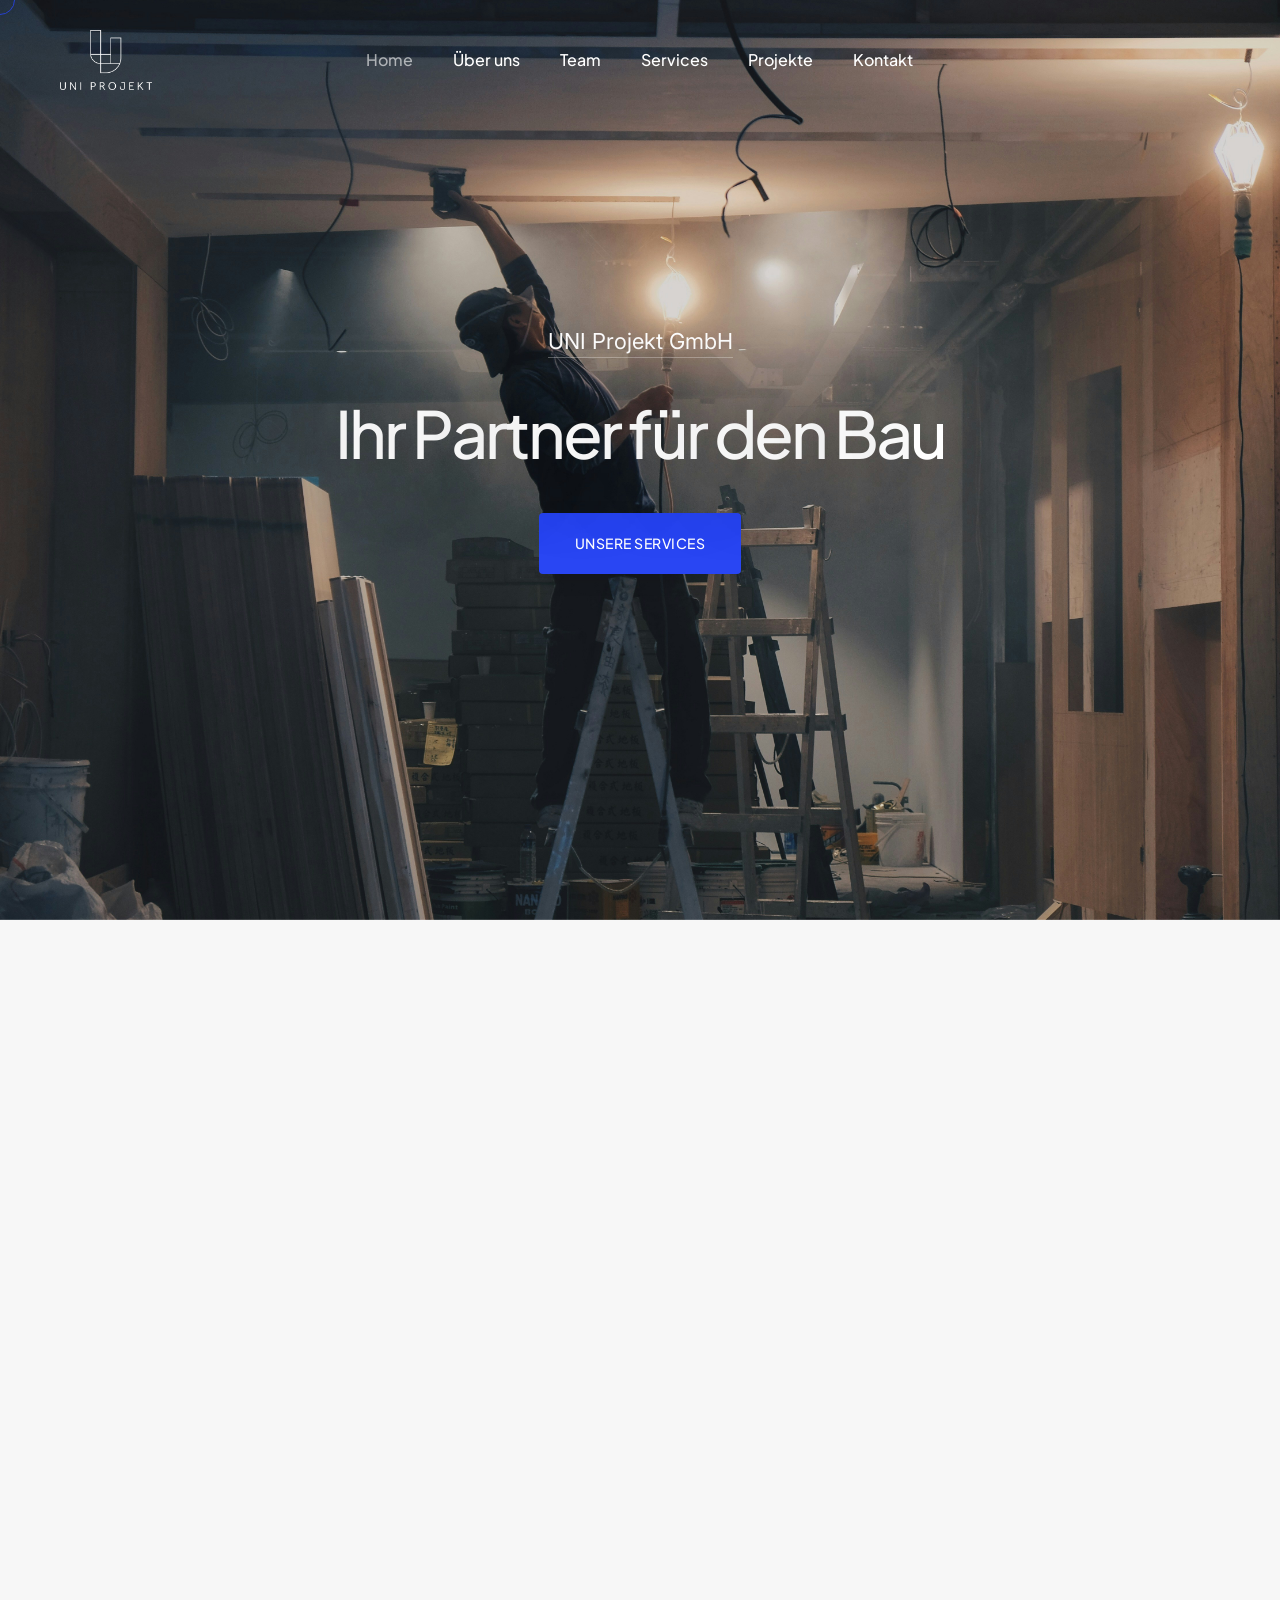
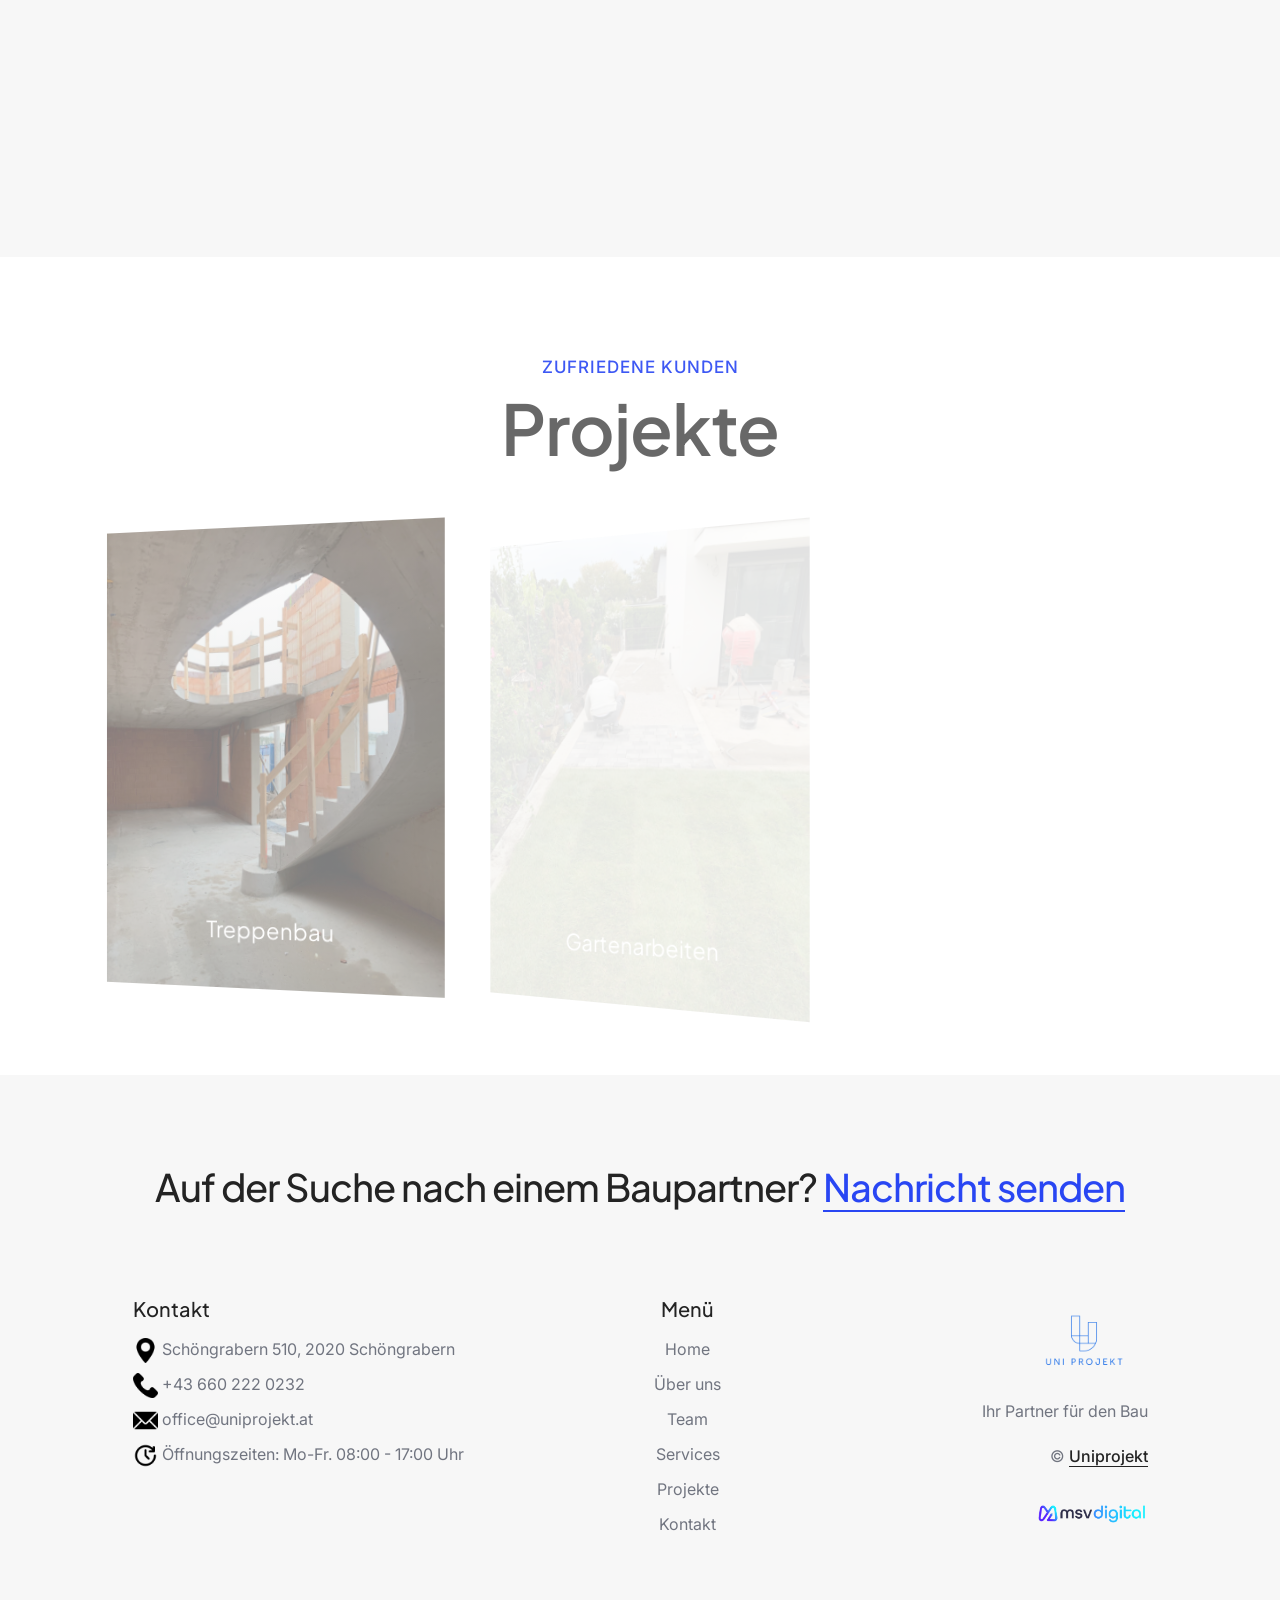
==== commit 71e46fff: "Remove not necessary css file" ====
--- a/index.html
+++ b/index.html
@@ -20,7 +20,6 @@
         <link rel="stylesheet" href="css/icon.min.css"/>
         <link rel="stylesheet" href="css/style.css"/>
         <link rel="stylesheet" href="css/responsive.css"/>
-        <link rel="stylesheet" href="demos/finance/uniprojekt.css" />
         <!-- open Graph meta tags -->
         <meta property="og:title" content="Home" />
         <meta property="og:description" content="Uniprojekt - Ihr Partner im Bau" />
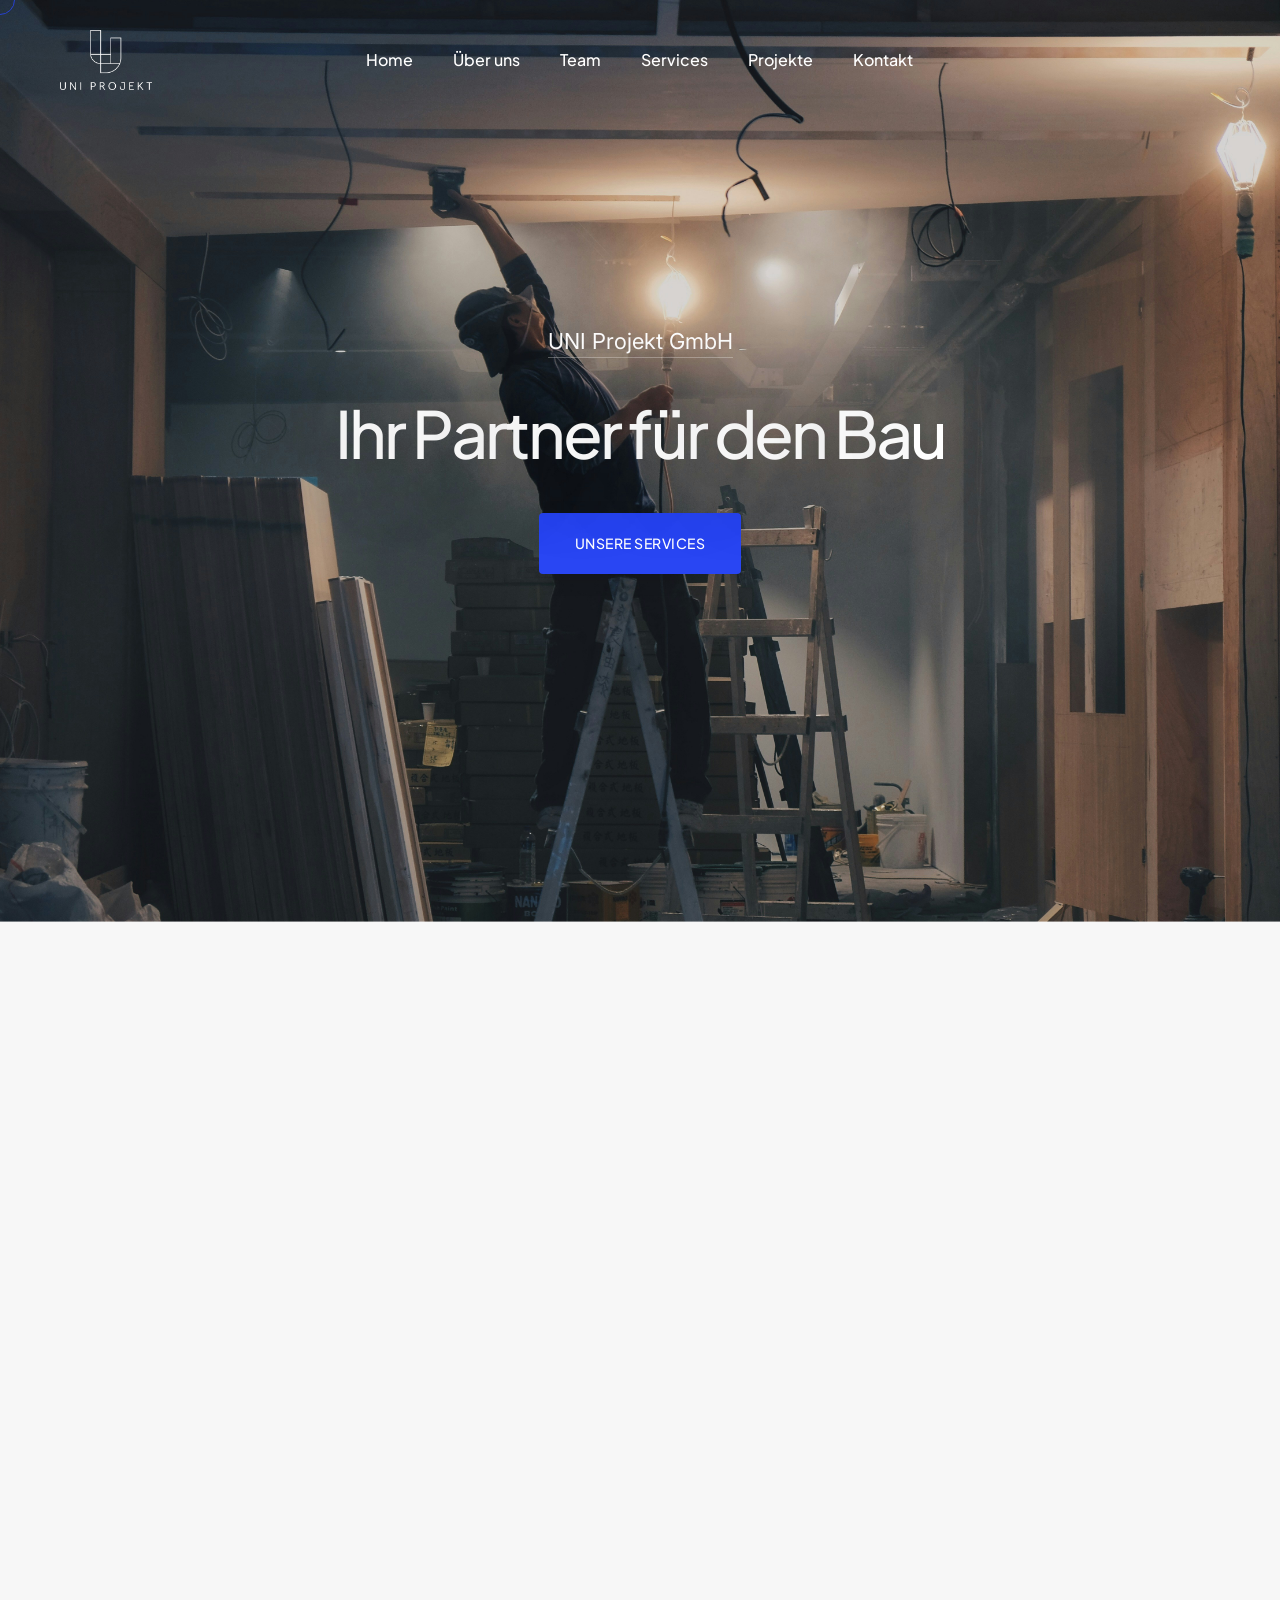
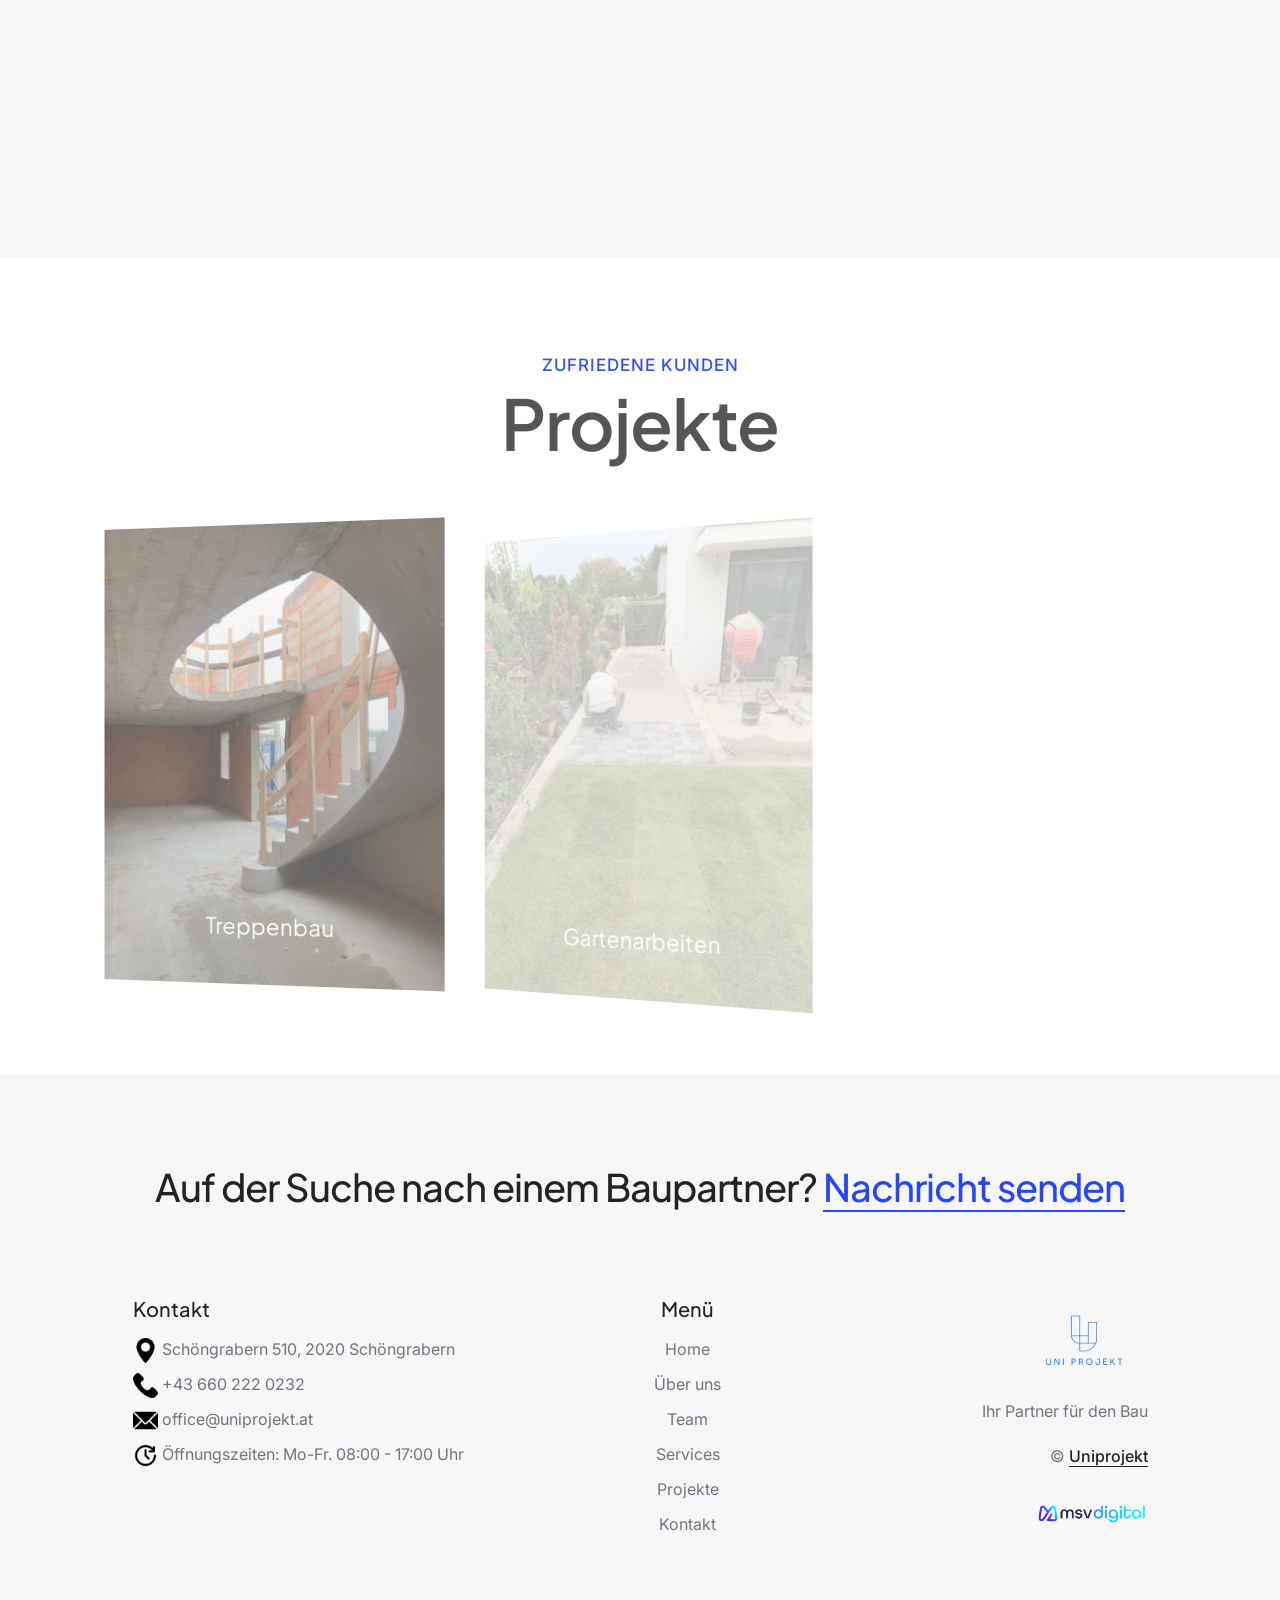
==== commit 75ffebdb: "Add htaccess file redirection" ====
--- a/index.html
+++ b/index.html
@@ -41,7 +41,7 @@
             <nav class="navbar navbar-expand-lg bg-transparent disable-fixed"> 
                 <div class="container-fluid"> 
                     <div class="col-auto col-lg-2 me-lg-0 me-auto">
-                        <a class="navbar-brand" href="index.html">
+                        <a class="navbar-brand" href="home">
                             <img src="logos/logo_white_transparent_no_buffer.png" data-at2x="logos/logo_white_transparent_no_buffer.png" alt="" class="default-logo">
                             <img src="logos/logo_white_transparent_no_buffer.png" data-at2x="logos/logo_white_transparent_no_buffer.png" alt="" class="alt-logo">
                             <img src="logos/logo_white_transparent_no_buffer.png" data-at2x="logos/logo_white_transparent_no_buffer.png" alt="" class="mobile-logo">
@@ -56,12 +56,12 @@
                         </button>
                         <div class="collapse navbar-collapse justify-content-center" id="navbarNav">
                             <ul class="navbar-nav alt-font"> 
-                                <li class="nav-item"><a href="index.html" class="nav-link">Home</a></li>
-                                <li class="nav-item"><a href="ueber-uns.html" class="nav-link">Über uns</a></li>
-                                <li class="nav-item"><a href="team.html" class="nav-link">Team</a></li>
-                                <li class="nav-item"><a href="services.html" class="nav-link">Services</a></li>
-                                <li class="nav-item"><a href="projekte.html" class="nav-link">Projekte</a></li>
-                                <li class="nav-item"><a href="kontakt.html" class="nav-link">Kontakt</a></li>
+                                <li class="nav-item"><a href="home" class="nav-link">Home</a></li>
+                                <li class="nav-item"><a href="ueber-uns" class="nav-link">Über uns</a></li>
+                                <li class="nav-item"><a href="team" class="nav-link">Team</a></li>
+                                <li class="nav-item"><a href="services" class="nav-link">Services</a></li>
+                                <li class="nav-item"><a href="projekte" class="nav-link">Projekte</a></li>
+                                <li class="nav-item"><a href="kontakt" class="nav-link">Kontakt</a></li>
                             </ul>
                         </div>
                     </div>
@@ -88,7 +88,7 @@
                                         <span class="h-1px opacity-3 w-100 bg-white d-inline-block transform-origin-left position-absolute bottom-0px left-0px"></span>
                                     </div>
                                     <div class="alt-font fs-65 lh-80 lg-fs-80 xs-fs-65 fw-500 mb-40px ls-minus-3px sm-ls-minus-2px text-shadow-double-large" data-fancy-text='{ "opacity": [0, 1], "translateY": [50, 0], "string": ["Ihr Partner für den Bau"], "duration": 500, "delay": 200, "speed": 10, "easing": "easeOutQuad" }'></div> 
-                                    <a href="services.html" class="btn btn-base-color btn-box-shadow btn-large btn-round-edge" data-anime='{ "opacity": [0, 1], "easing": "easeOutCubic", "delay": 800, "duration": 800 }'>Unsere Services</a>
+                                    <a href="services" class="btn btn-base-color btn-box-shadow btn-large btn-round-edge" data-anime='{ "opacity": [0, 1], "easing": "easeOutCubic", "delay": 800, "duration": 800 }'>Unsere Services</a>
                                 </div>
                             </div> 
                         </div>
@@ -117,9 +117,9 @@
                                         <div class="row g-0 services-box-style-02"> 
                                             <div class="col-sm-6 services-box bg-white p-5 xxl-p-8 box-shadow-extra-large">
                                                 <div class="services-box-content">
-                                                    <a href="services.html" class="d-inline-block alt-font text-dark-gray fs-22 md-fs-20 fw-500">Komplettbau und Sanierung</a>
+                                                    <a href="services" class="d-inline-block alt-font text-dark-gray fs-22 md-fs-20 fw-500">Komplettbau und Sanierung</a>
                                                     <p class="sm-mb-15px">Wir bieten alles rund um <strong>Rohbau</strong>, <strong>Altbausanierung</strong> und <strong>Außenfassaden</strong>. <strong>Stiegenbau</strong> und <strong>Geländer</strong> sorgen für eine sichere und moderne Gestaltung.</p>
-                                                    <a href="services.html" class="btn btn-extra-large thin btn-link text-base-color">Mehr erfahren</a>
+                                                    <a href="services" class="btn btn-extra-large thin btn-link text-base-color">Mehr erfahren</a>
                                                 </div> 
                                             </div> 
                                             <div class="col-sm-6 services-box-img xs-h-300px">
@@ -133,9 +133,9 @@
                                         <div class="row g-0 services-box-style-02"> 
                                             <div class="col-sm-6 services-box bg-white p-5 xxl-p-8 box-shadow-extra-large">
                                                 <div class="services-box-content">
-                                                    <a href="services.html" class="d-inline-block alt-font text-dark-gray fs-22 md-fs-20 fw-500">Trockenbau und Innenausbau</a>
+                                                    <a href="services" class="d-inline-block alt-font text-dark-gray fs-22 md-fs-20 fw-500">Trockenbau und Innenausbau</a>
                                                     <p class="sm-mb-15px">Vom <strong>Trockenbau</strong> bis zum <strong>Innenausbau</strong> sorgen wir für eine optimale Raumgestaltung. <strong>Malerarbeiten</strong> und <strong>Elektrik</strong> runden unser Angebot ab, damit Ihr Raum perfekt funktioniert.</p>
-                                                    <a href="services.html" class="btn btn-extra-large thin btn-link text-base-color">Mehr erfahren</a>
+                                                    <a href="services" class="btn btn-extra-large thin btn-link text-base-color">Mehr erfahren</a>
                                                 </div> 
                                             </div> 
                                             <div class="col-sm-6 services-box-img xs-h-300px">
@@ -149,9 +149,9 @@
                                         <div class="row g-0 services-box-style-02"> 
                                             <div class="col-sm-6 services-box bg-white p-5 xxl-p-8 box-shadow-extra-large">
                                                 <div class="services-box-content">
-                                                    <a href="services.html" class="d-inline-block alt-font text-dark-gray fs-22 md-fs-20 fw-500">Garten- und Außenanlagenservice</a>
+                                                    <a href="services" class="d-inline-block alt-font text-dark-gray fs-22 md-fs-20 fw-500">Garten- und Außenanlagenservice</a>
                                                     <p class="sm-mb-15px">Wir übernehmen <strong>Gartenarbeiten</strong>, bauen <strong>Zäune</strong>, <strong>Mauern</strong> und realisieren <strong>Poolprojekte</strong>. Zusätzlich bieten wir <strong>Bagger- und Grabearbeiten</strong> für Ihre Außenanlagen an.</p>
-                                                    <a href="services.html" class="btn btn-extra-large thin btn-link text-base-color">Mehr erfahren</a>
+                                                    <a href="services" class="btn btn-extra-large thin btn-link text-base-color">Mehr erfahren</a>
                                                 </div> 
                                             </div> 
                                             <div class="col-sm-6 services-box-img xs-h-300px">
@@ -165,9 +165,9 @@
                                         <div class="row g-0 services-box-style-02"> 
                                             <div class="col-sm-6 services-box bg-white p-5 xxl-p-8 box-shadow-extra-large">
                                                 <div class="services-box-content">
-                                                    <a href="services.html" class="d-inline-block alt-font text-dark-gray fs-22 md-fs-20 fw-500">Baumaterial und Maschinenvermietung</a>
+                                                    <a href="services" class="d-inline-block alt-font text-dark-gray fs-22 md-fs-20 fw-500">Baumaterial und Maschinenvermietung</a>
                                                     <p class="sm-mb-15px">Wir bieten <strong>Baumaterialien</strong> zum <strong>Ankauf und Verkauf</strong> sowie die <strong>Kleinmaschinenvermietung</strong> an. Mieten Sie bei uns <strong>Minibagger</strong>, <strong>Rüttelplatten</strong> und <strong>Betonmischer</strong>, um Ihre Bauvorhaben effizient umzusetzen.</p>
-                                                    <a href="services.html" class="btn btn-extra-large thin btn-link text-base-color">Mehr erfahren</a>
+                                                    <a href="services" class="btn btn-extra-large thin btn-link text-base-color">Mehr erfahren</a>
                                                 </div> 
                                             </div> 
                                             <div class="col-sm-6 services-box-img xs-h-300px">
@@ -181,9 +181,9 @@
                                         <div class="row g-0 services-box-style-02"> 
                                             <div class="col-sm-6 services-box bg-white p-5 xxl-p-8 box-shadow-extra-large">
                                                 <div class="services-box-content">
-                                                    <a href="services.html" class="d-inline-block alt-font text-dark-gray fs-22 md-fs-20 fw-500">Infrastruktur- und Glasfaserarbeiten</a>
+                                                    <a href="services" class="d-inline-block alt-font text-dark-gray fs-22 md-fs-20 fw-500">Infrastruktur- und Glasfaserarbeiten</a>
                                                     <p class="sm-mb-15px">Unsere Experten kümmern sich um <strong>Glasfaser- und Kanalarbeiten</strong> sowie <strong>Bagger- und Grabearbeiten</strong> für Ihre Infrastrukturprojekte. So stellen wir die perfekte Basis für Ihre Vorhaben sicher.</p>
-                                                    <a href="services.html" class="btn btn-extra-large thin btn-link text-base-color">Mehr erfahren</a>
+                                                    <a href="services" class="btn btn-extra-large thin btn-link text-base-color">Mehr erfahren</a>
                                                 </div> 
                                             </div> 
                                             <div class="col-sm-6 services-box-img xs-h-300px">
@@ -197,9 +197,9 @@
                                         <div class="row g-0 services-box-style-02"> 
                                             <div class="col-sm-6 services-box bg-white p-5 xxl-p-8 box-shadow-extra-large">
                                                 <div class="services-box-content">
-                                                    <a href="services.html" class="d-inline-block alt-font text-dark-gray fs-22 md-fs-20 fw-500">Komplettservice für Neubau und Renovierung</a>
+                                                    <a href="services" class="d-inline-block alt-font text-dark-gray fs-22 md-fs-20 fw-500">Komplettservice für Neubau und Renovierung</a>
                                                     <p class="sm-mb-15px">Ob <strong>Neubau</strong> oder <strong>Renovierung</strong> – wir bieten den kompletten Service: <strong>Rohbau</strong>, <strong>Trockenbau</strong>, <strong>Malerarbeiten</strong> und mehr, um Ihr Projekt nach Ihren Wünschen umzusetzen.</p>
-                                                    <a href="services.html" class="btn btn-extra-large thin btn-link text-base-color">Mehr erfahren</a>
+                                                    <a href="services" class="btn btn-extra-large thin btn-link text-base-color">Mehr erfahren</a>
                                                 </div> 
                                             </div> 
                                             <div class="col-sm-6 services-box-img xs-h-300px">
@@ -244,7 +244,7 @@
                                         <div class="position-relative post-content p-13 text-center last-paragraph-no-margin">
                                             <div class="position-relative z-index-2 overflow-hidden">
                                                 <a class="card-title fs-22 alt-font text-white mb-0 d-block">Treppenbau</a>
-                                                <div class="hover-text"><a href="projekte.html" class="btn btn-link-gradient btn-large text-white thin mt-20px mb-5px opacity-6 fw-400">Alle Projekte<span class="bg-white"></span></a></div>
+                                                <div class="hover-text"><a href="projekte" class="btn btn-link-gradient btn-large text-white thin mt-20px mb-5px opacity-6 fw-400">Alle Projekte<span class="bg-white"></span></a></div>
                                             </div>
                                             <div class="box-overlay bg-dark-gray"></div>
                                         </div>
@@ -264,7 +264,7 @@
                                         <div class="position-relative post-content p-13 text-center last-paragraph-no-margin">
                                             <div class="position-relative z-index-2 overflow-hidden">
                                                 <a class="card-title fs-22 alt-font text-white mb-0 d-block">Gartenarbeiten</a>
-                                                <div class="hover-text"><a href="projekte.html" class="btn btn-link-gradient btn-large text-white thin mt-20px mb-5px opacity-6 fw-400">Alle Projekte<span class="bg-white"></span></a></div>
+                                                <div class="hover-text"><a href="projekte" class="btn btn-link-gradient btn-large text-white thin mt-20px mb-5px opacity-6 fw-400">Alle Projekte<span class="bg-white"></span></a></div>
                                             </div>
                                             <div class="box-overlay bg-dark-gray"></div>
                                         </div>
@@ -284,7 +284,7 @@
                                         <div class="position-relative post-content p-13 text-center last-paragraph-no-margin">
                                             <div class="position-relative z-index-2 overflow-hidden">
                                                 <a class="card-title fs-22 alt-font text-white mb-0 d-block">Rohbau</a>
-                                                <div class="hover-text"><a href="projekte.html" class="btn btn-link-gradient btn-large text-white thin mt-20px mb-5px opacity-6 fw-400">Alle Projekte<span class="bg-white"></span></a></div>
+                                                <div class="hover-text"><a href="projekte" class="btn btn-link-gradient btn-large text-white thin mt-20px mb-5px opacity-6 fw-400">Alle Projekte<span class="bg-white"></span></a></div>
                                             </div>
                                             <div class="box-overlay bg-dark-gray"></div>
                                         </div>
@@ -322,12 +322,12 @@
                     <div class="col-11 col-xl-2 col-lg-3 col-md-4 order-1 order-lg-2 text-center">
                         <span class="alt-font fw-500 fs-20 d-block text-dark-gray mb-10px">Menü</span>
                         <ul>
-                            <li><a href="index.html">Home</a></li>
-                            <li><a href="ueber-uns.html">Über uns</a></li>
-                            <li><a href="team.html">Team</a></li>
-                            <li><a href="services.html">Services</a></li>
-                            <li><a href="projekte.html">Projekte</a></li>
-                            <li><a href="kontakt.html">Kontakt</a></li>
+                            <li><a href="home">Home</a></li>
+                            <li><a href="ueber-uns">Über uns</a></li>
+                            <li><a href="team">Team</a></li>
+                            <li><a href="services">Services</a></li>
+                            <li><a href="projekte">Projekte</a></li>
+                            <li><a href="kontakt">Kontakt</a></li>
                         </ul>
                     </div>
                     <!-- end footer column -->
@@ -335,7 +335,7 @@
                     <div class="col-lg-3 col-md-4 col-sm-6 offset-xl-1 order-3 order-lg-4 order-md-3 order-sm-4 sm-mt-35px xs-mt-25px text-center text-sm-end">
                         <a><img src="logos/logo_transparent.png" style="width: 50%;" data-at2x="logos/logo_transparent.png" alt=""></a>
                         <p class="mb-15px">Ihr Partner für den Bau</p>
-                        <p>&COPY; <a href="index.html" target="_blank" class="text-decoration-line-bottom text-dark-gray fw-500">Uniprojekt</a></p>
+                        <p>&COPY; <a href="home" target="_blank" class="text-decoration-line-bottom text-dark-gray fw-500">Uniprojekt</a></p>
                         <a href="https://www.msv-digital.com"><img src="logos/msv-digital.png" style="width: 45%;" data-at2x="logos/msv-digital.png" alt=""></a>
                     </div>
                     <!-- end footer column -->
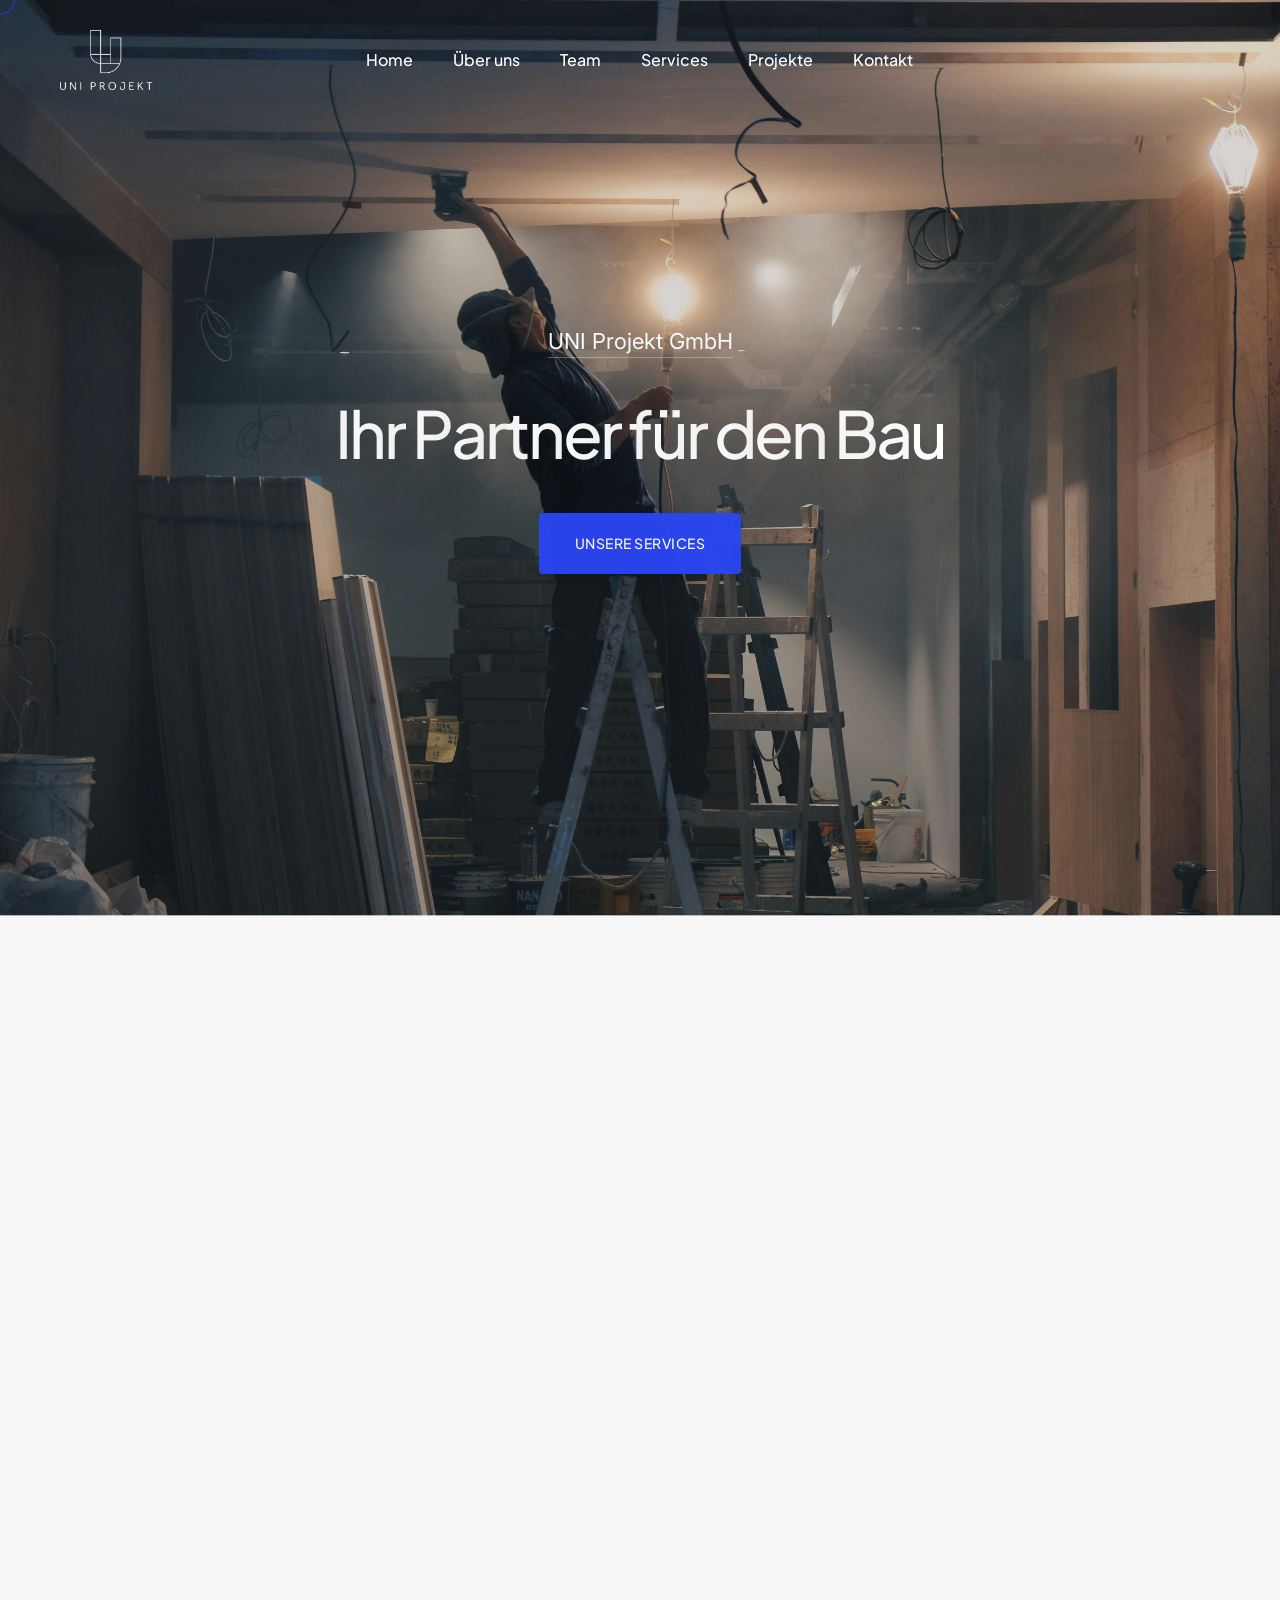
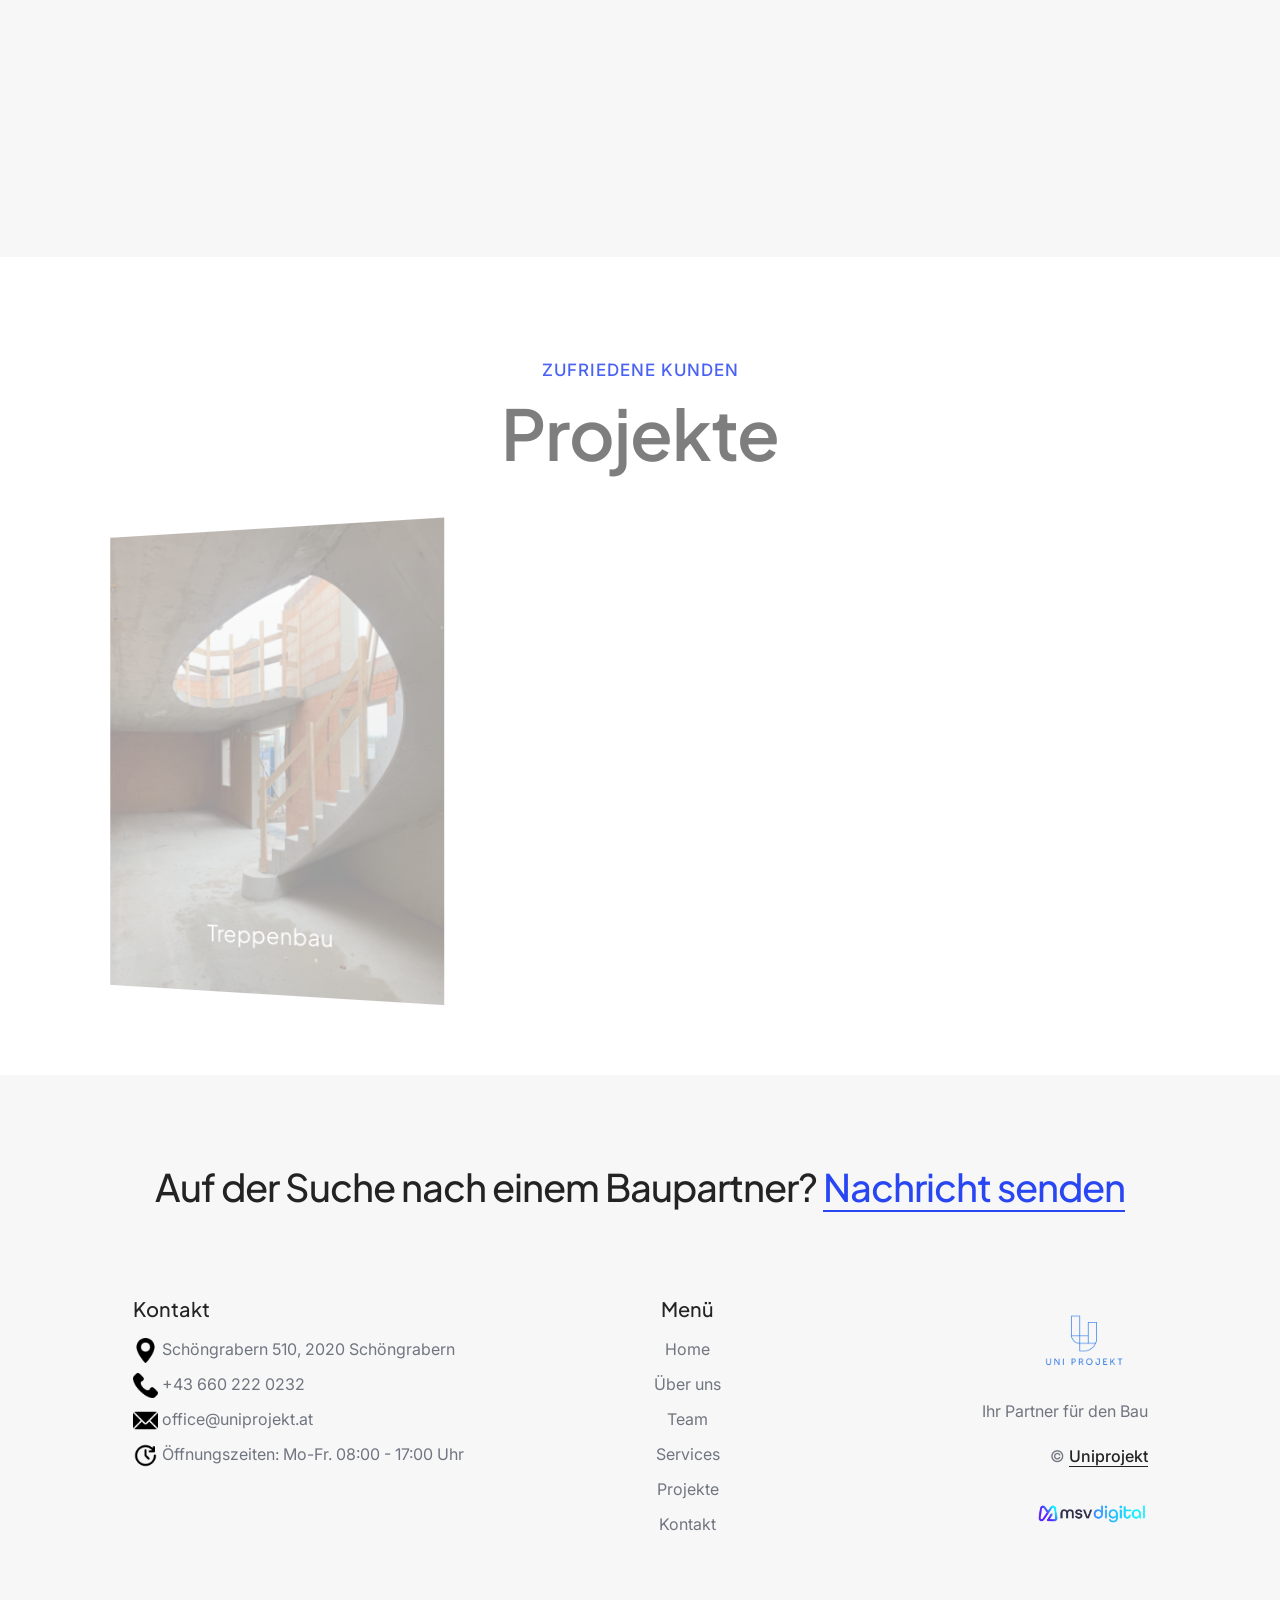
==== commit b2ebdcc0: "Change share tag" ====
--- a/index.html
+++ b/index.html
@@ -23,7 +23,7 @@
         <!-- open Graph meta tags -->
         <meta property="og:title" content="Home" />
         <meta property="og:description" content="Uniprojekt - Ihr Partner im Bau" />
-        <meta property="og:image" href="logos/logo_transparent_no_buffer.png" />
+        <meta property="og:image" href="logos/logo_transparent.png" />
         <meta property="og:url" content="https://www.uniprojekt.at" />
         <meta property="og:type" content="website" />
         <meta property="og:site_name" content="Uniprojekt" />
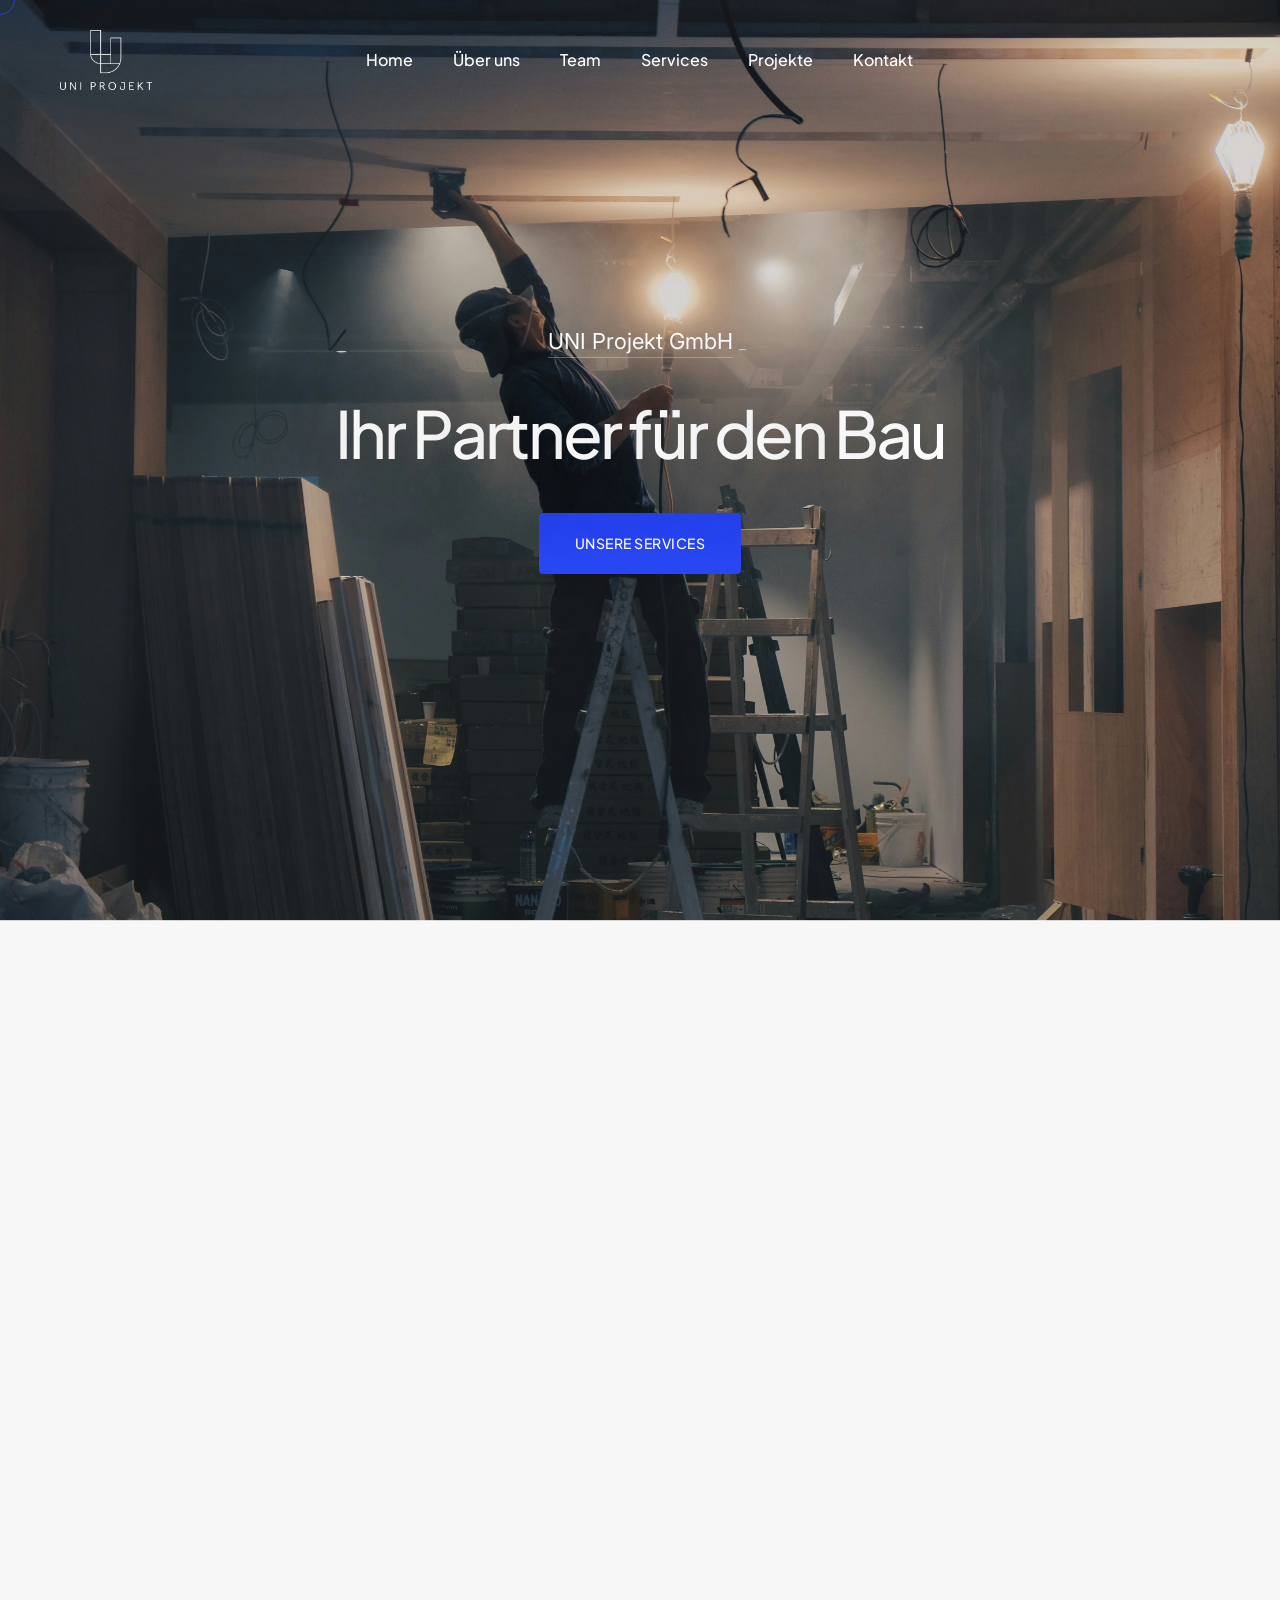
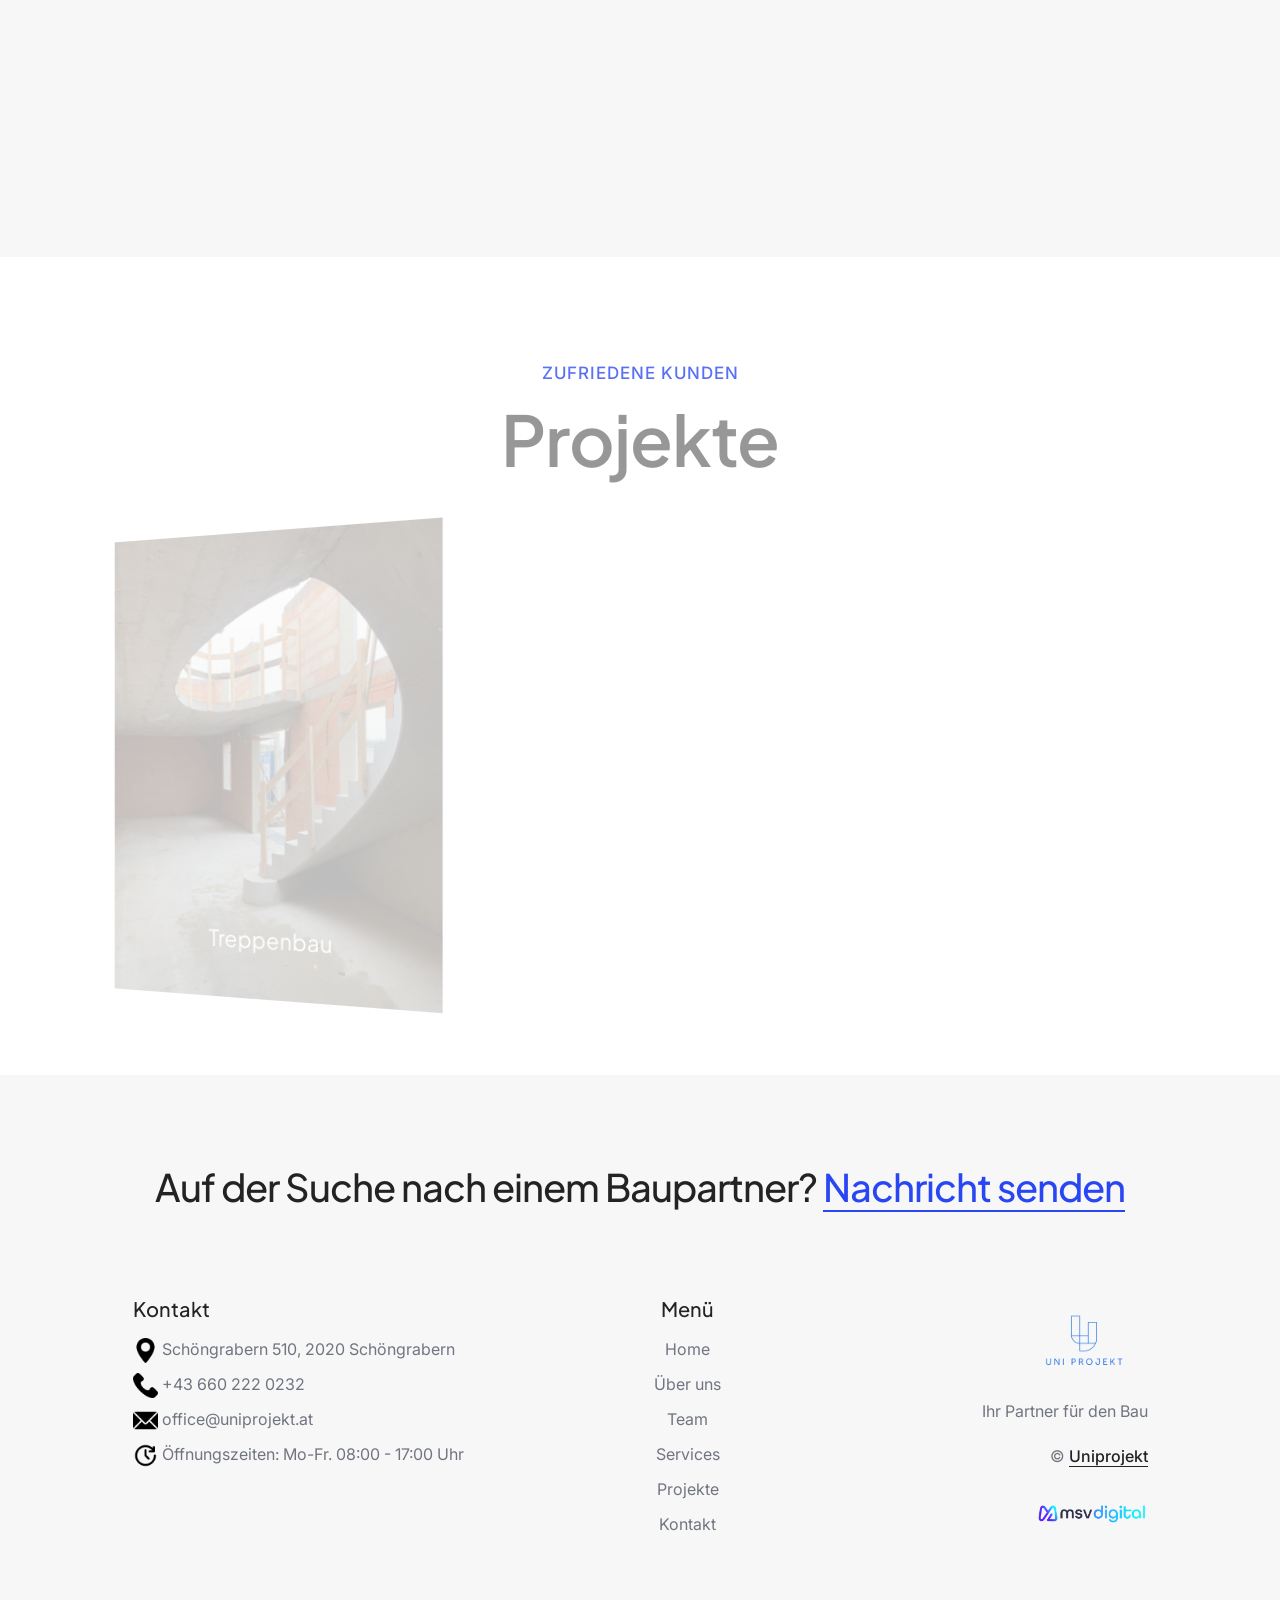
==== commit 1d6dfa54: "Change apple icon" ====
--- a/index.html
+++ b/index.html
@@ -9,9 +9,9 @@
         <meta name="description" content="Home">
         <!-- favicon icon -->
         <link rel="shortcut icon" href="logos/logo_transparent_no_buffer.png">
-        <link rel="apple-touch-icon" href="logos/logo_transparent_no_buffer.png">
-        <link rel="apple-touch-icon" sizes="72x72" href="logos/logo_transparent_no_buffer.png">
-        <link rel="apple-touch-icon" sizes="114x114" href="logos/logo_transparent_no_buffer.png">
+        <link rel="apple-touch-icon" href="logos/logo_transparent.png">
+        <link rel="apple-touch-icon" sizes="72x72" href="logos/logo_transparent.png">
+        <link rel="apple-touch-icon" sizes="114x114" href="logos/logo_transparent.png">
         <!-- google fonts preconnect -->
         <link rel="preconnect" href="https://fonts.googleapis.com" crossorigin>
         <link rel="preconnect" href="https://fonts.gstatic.com" crossorigin>
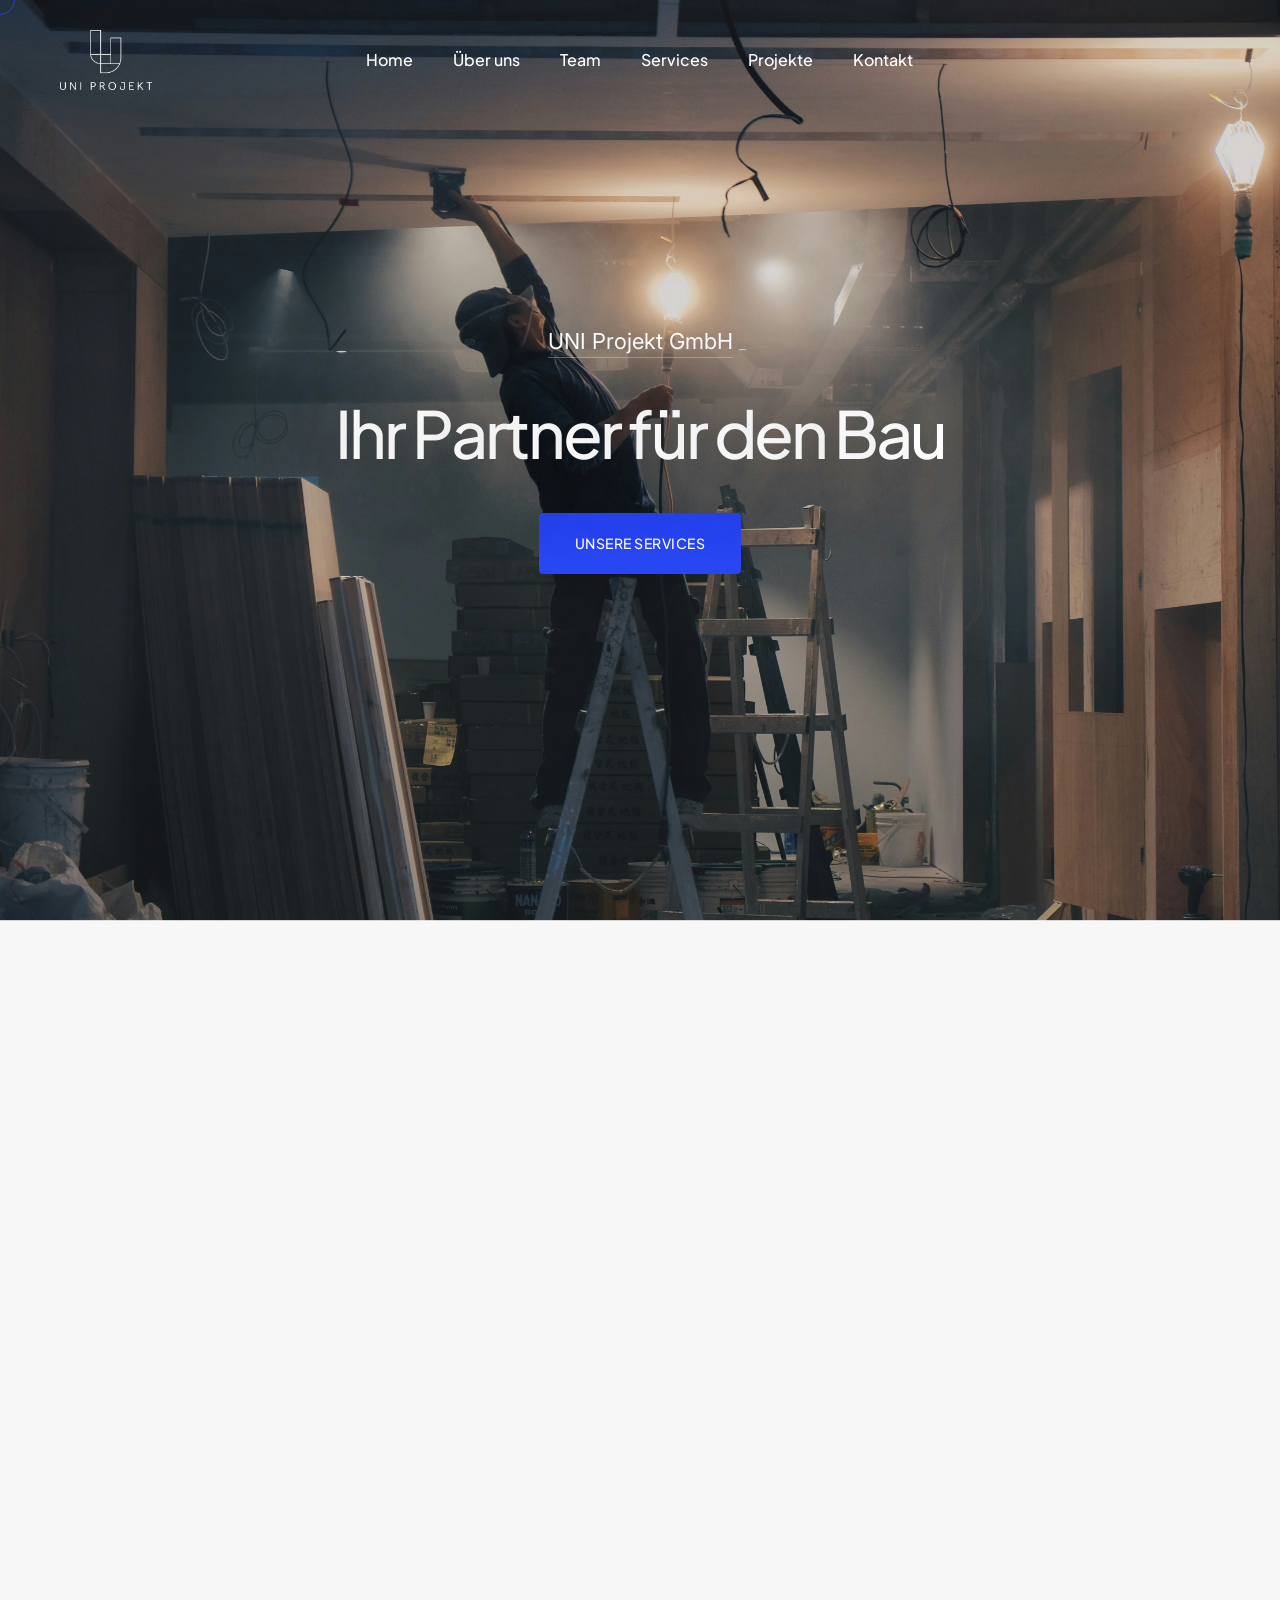
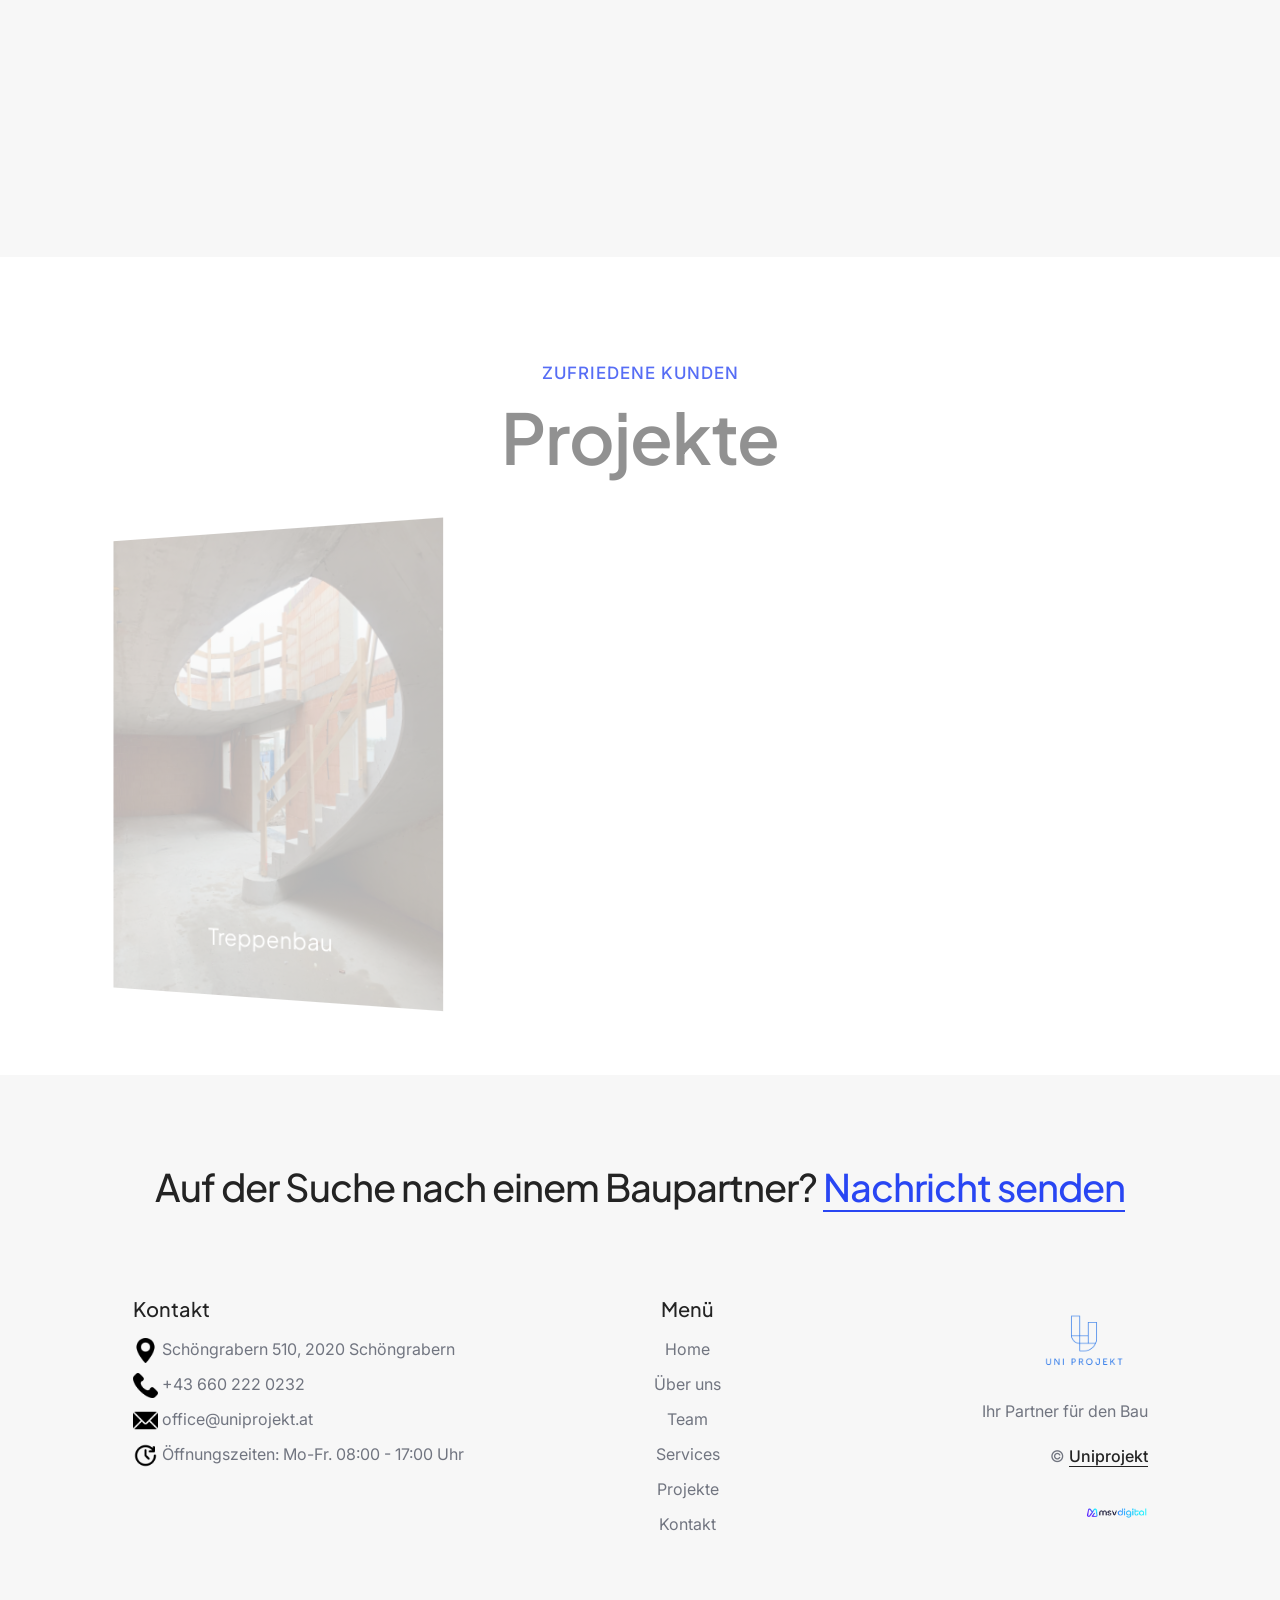
==== commit 4ef39d9f: "Change footer and add padding to bottom" ====
--- a/index.html
+++ b/index.html
@@ -308,7 +308,7 @@
                 </div>
                 <div class="row justify-content-center">
                     <!-- start footer column -->
-                    <div class="col-11 col-xl-5 col-lg-2 col-md-4 order-1 order-lg-1">
+                    <div class="col-11 col-xl-5 col-lg-2 col-md-4 order-1 order-lg-1 sm-pb-25px">
                         <span class="alt-font fw-500 fs-20 d-block text-dark-gray mb-10px">Kontakt</span>
                         <ul>                           
                             <li><img src="images/maps-and-flags.png" style="width: 25px;"><a> Schöngrabern 510, 2020 Schöngrabern</a><li>
@@ -336,7 +336,7 @@
                         <a><img src="logos/logo_transparent.png" style="width: 50%;" data-at2x="logos/logo_transparent.png" alt=""></a>
                         <p class="mb-15px">Ihr Partner für den Bau</p>
                         <p>&COPY; <a href="home" target="_blank" class="text-decoration-line-bottom text-dark-gray fw-500">Uniprojekt</a></p>
-                        <a href="https://www.msv-digital.com"><img src="logos/msv-digital.png" style="width: 45%;" data-at2x="logos/msv-digital.png" alt=""></a>
+                        <a href="https://www.msv-digital.com"><img src="logos/msv-digital.png" style="width: 25%;" data-at2x="logos/msv-digital.png" alt=""></a>
                     </div>
                     <!-- end footer column -->
                 </div> 
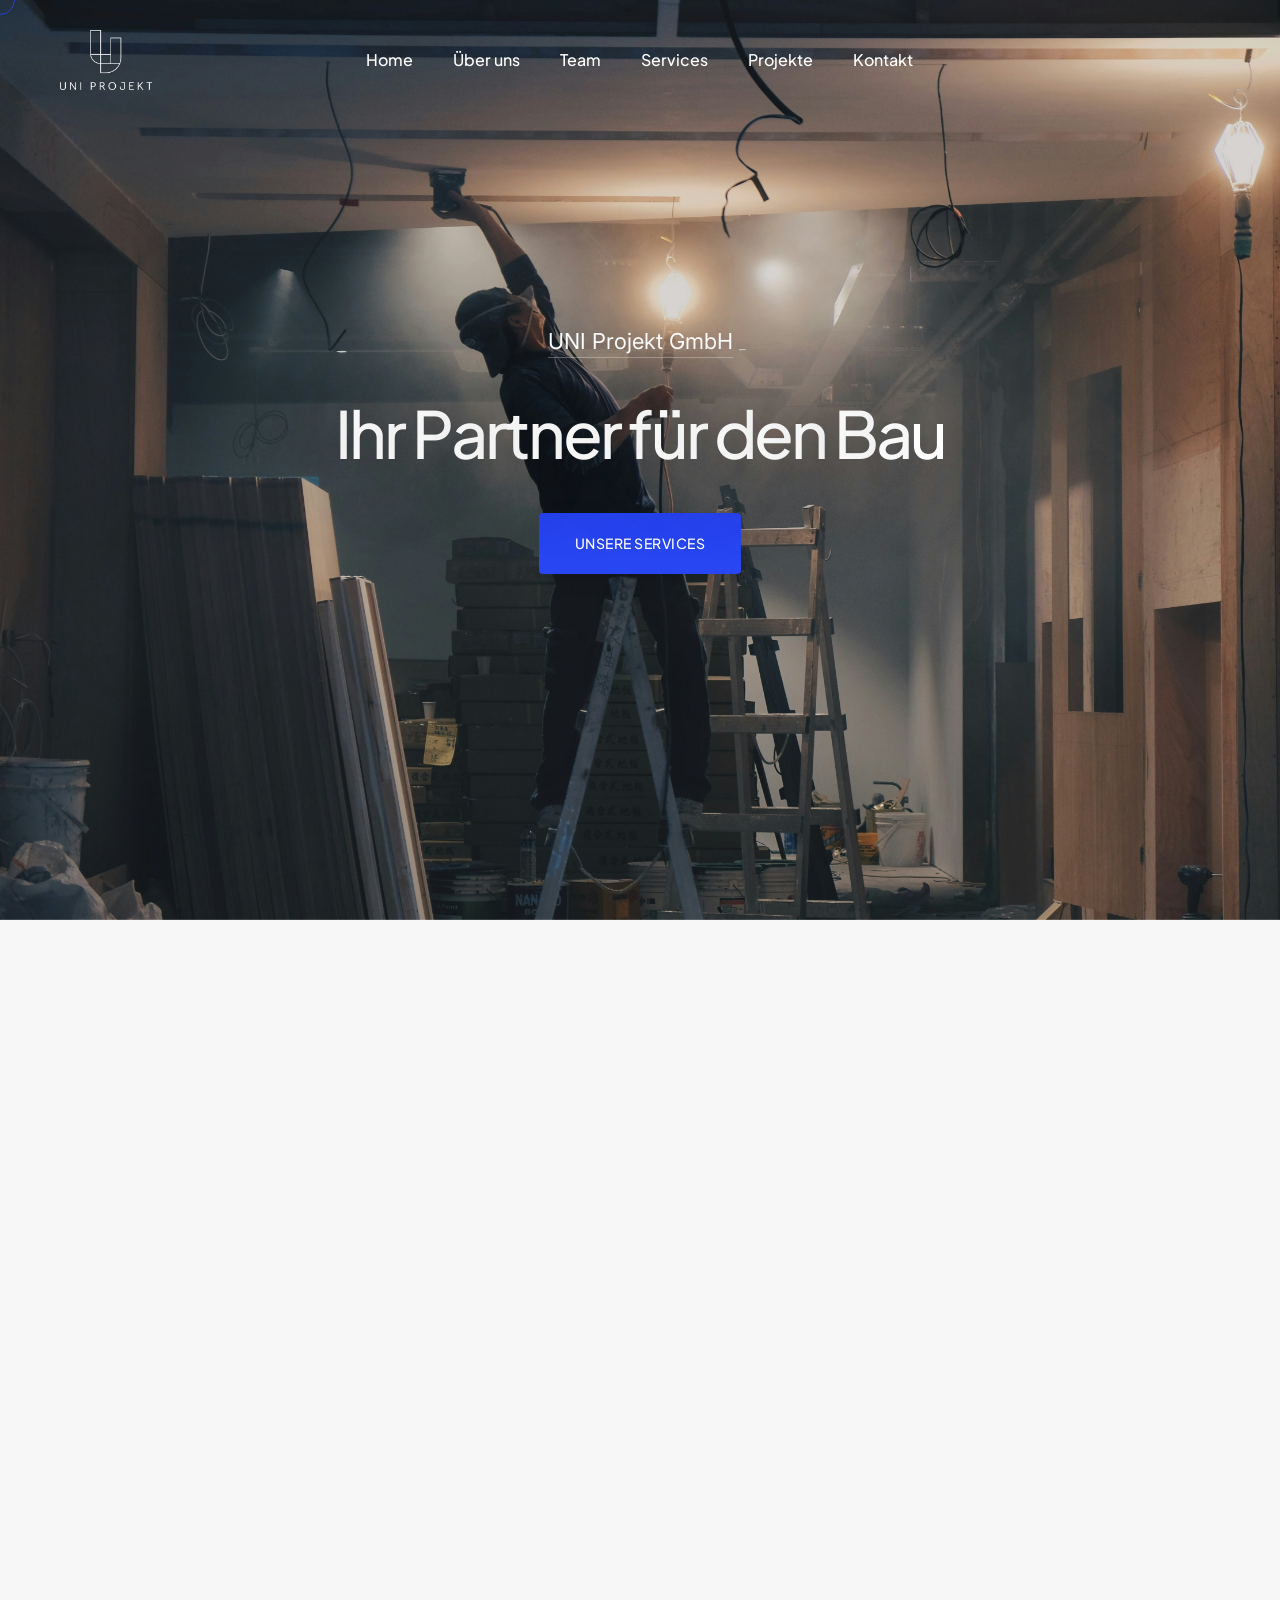
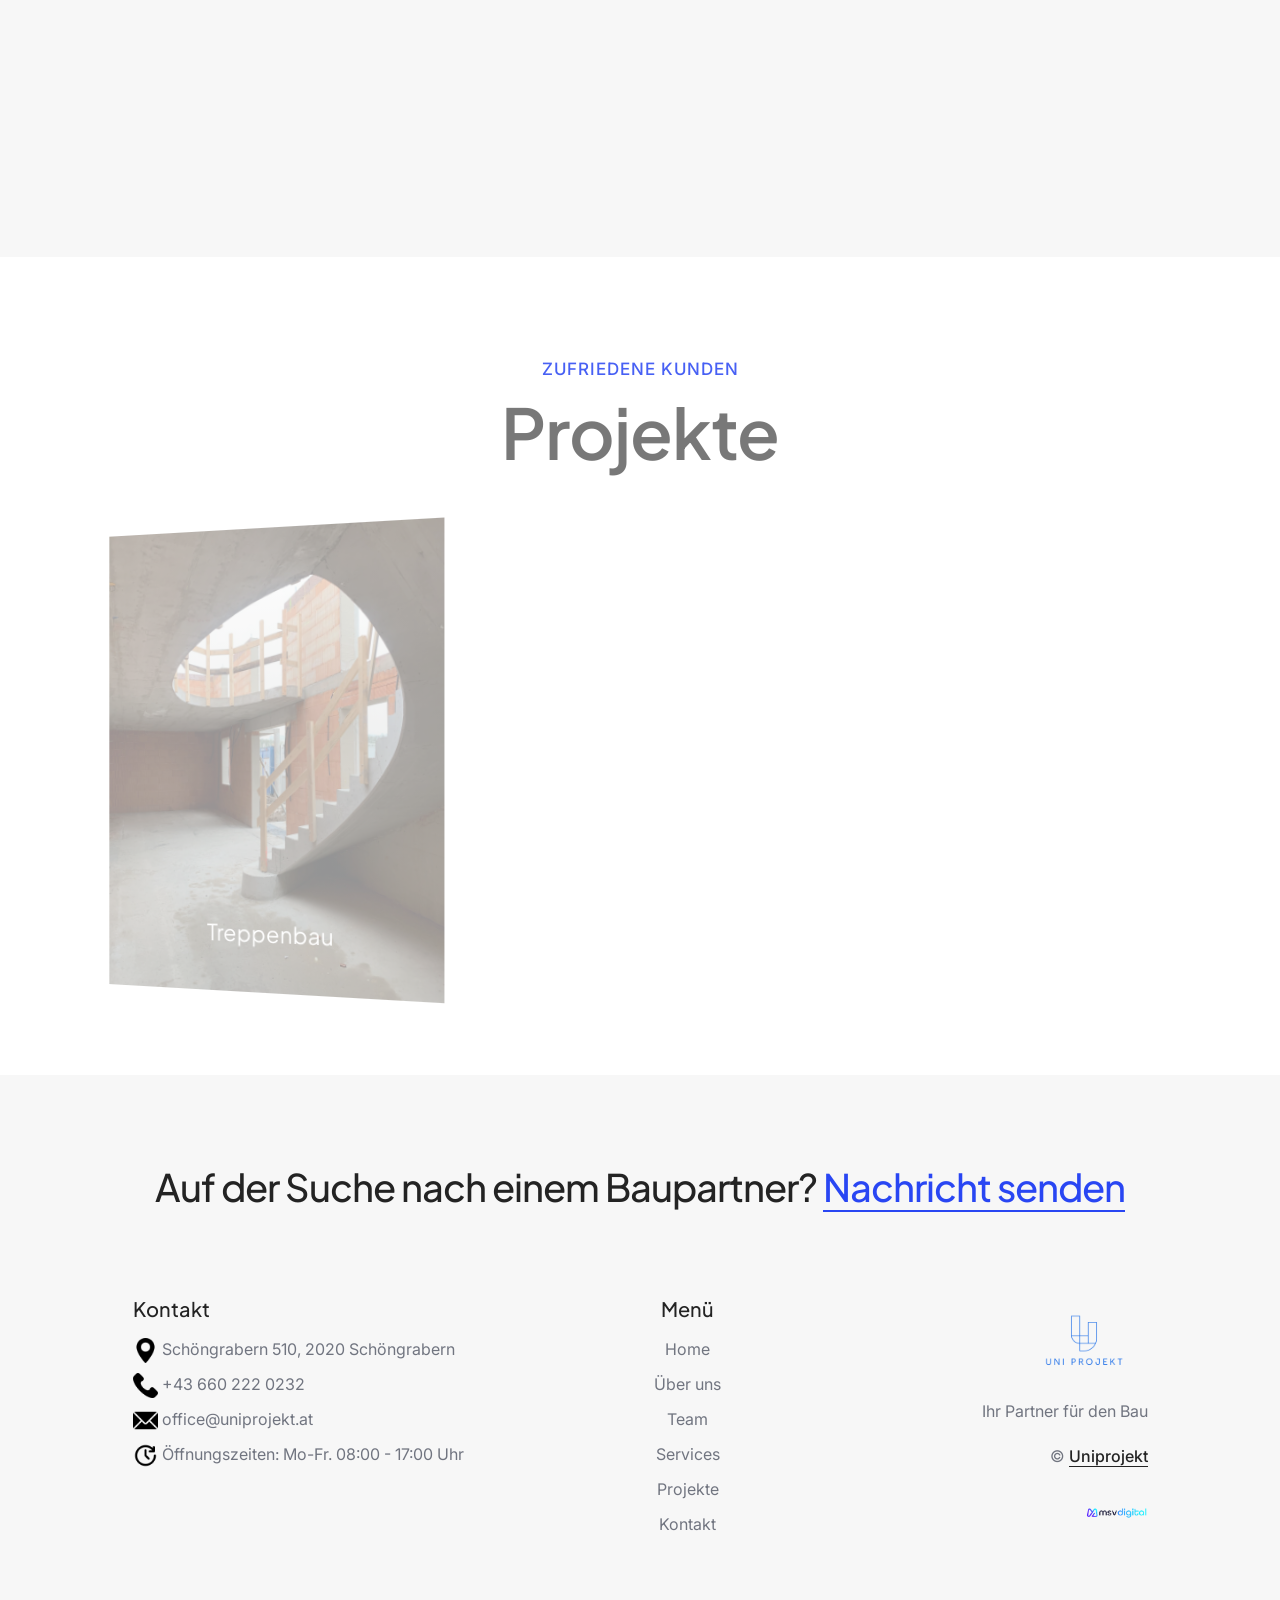
==== commit 2b8c7934: "Add kontakt changes for new email" ====
--- a/index.html
+++ b/index.html
@@ -303,7 +303,7 @@
             <div class="container">
                 <div class="row justify-content-center mb-5 xs-mb-20px">
                     <div class="col-md-12 col-sm-10 text-center">
-                        <h4 class="alt-font text-dark-gray fw-500 ls-minus-1px">Auf der Suche nach einem Baupartner? <a href="mailto:uniprojektgmbh@hotmail.com" class="text-base-color fw-500 text-decoration-line-bottom-medium">Nachricht senden</a></h4>
+                        <h4 class="alt-font text-dark-gray fw-500 ls-minus-1px">Auf der Suche nach einem Baupartner? <a href="mailto:office@uniprojekt.at" class="text-base-color fw-500 text-decoration-line-bottom-medium">Nachricht senden</a></h4>
                     </div>
                 </div>
                 <div class="row justify-content-center">
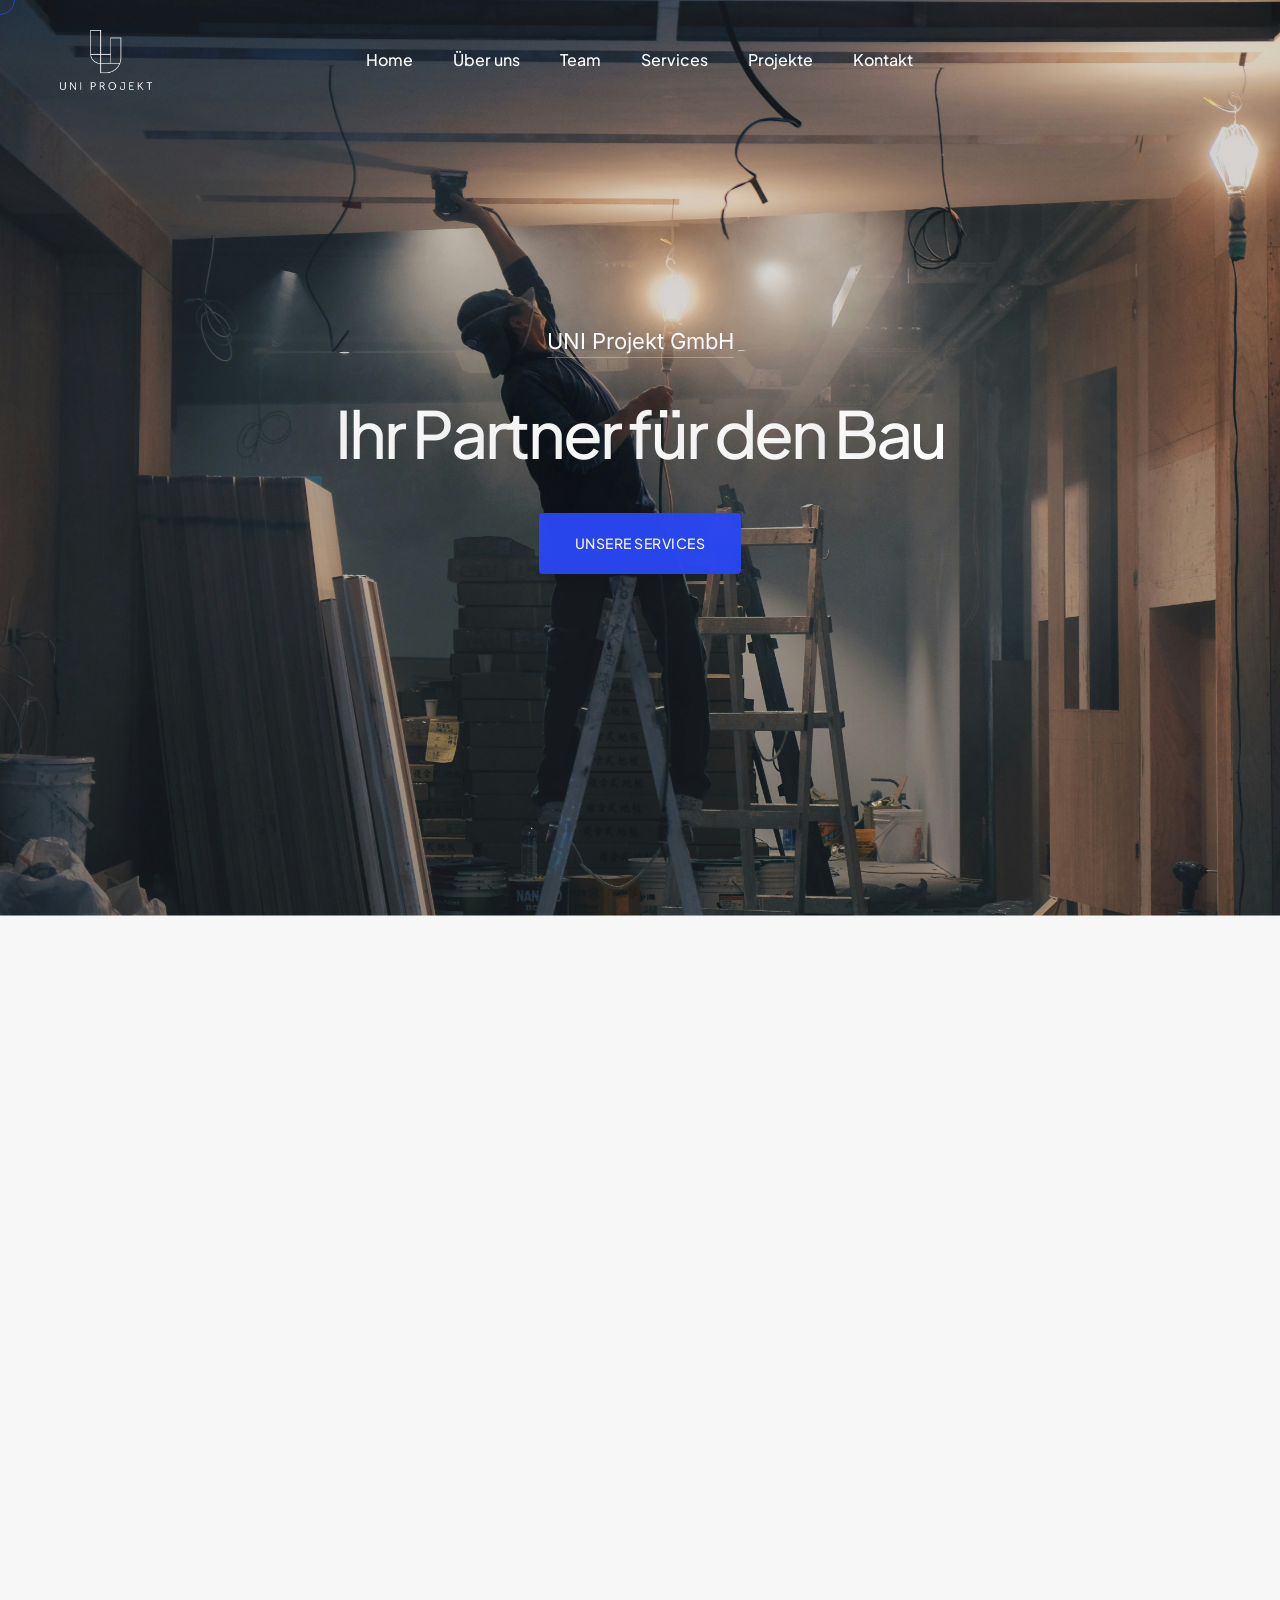
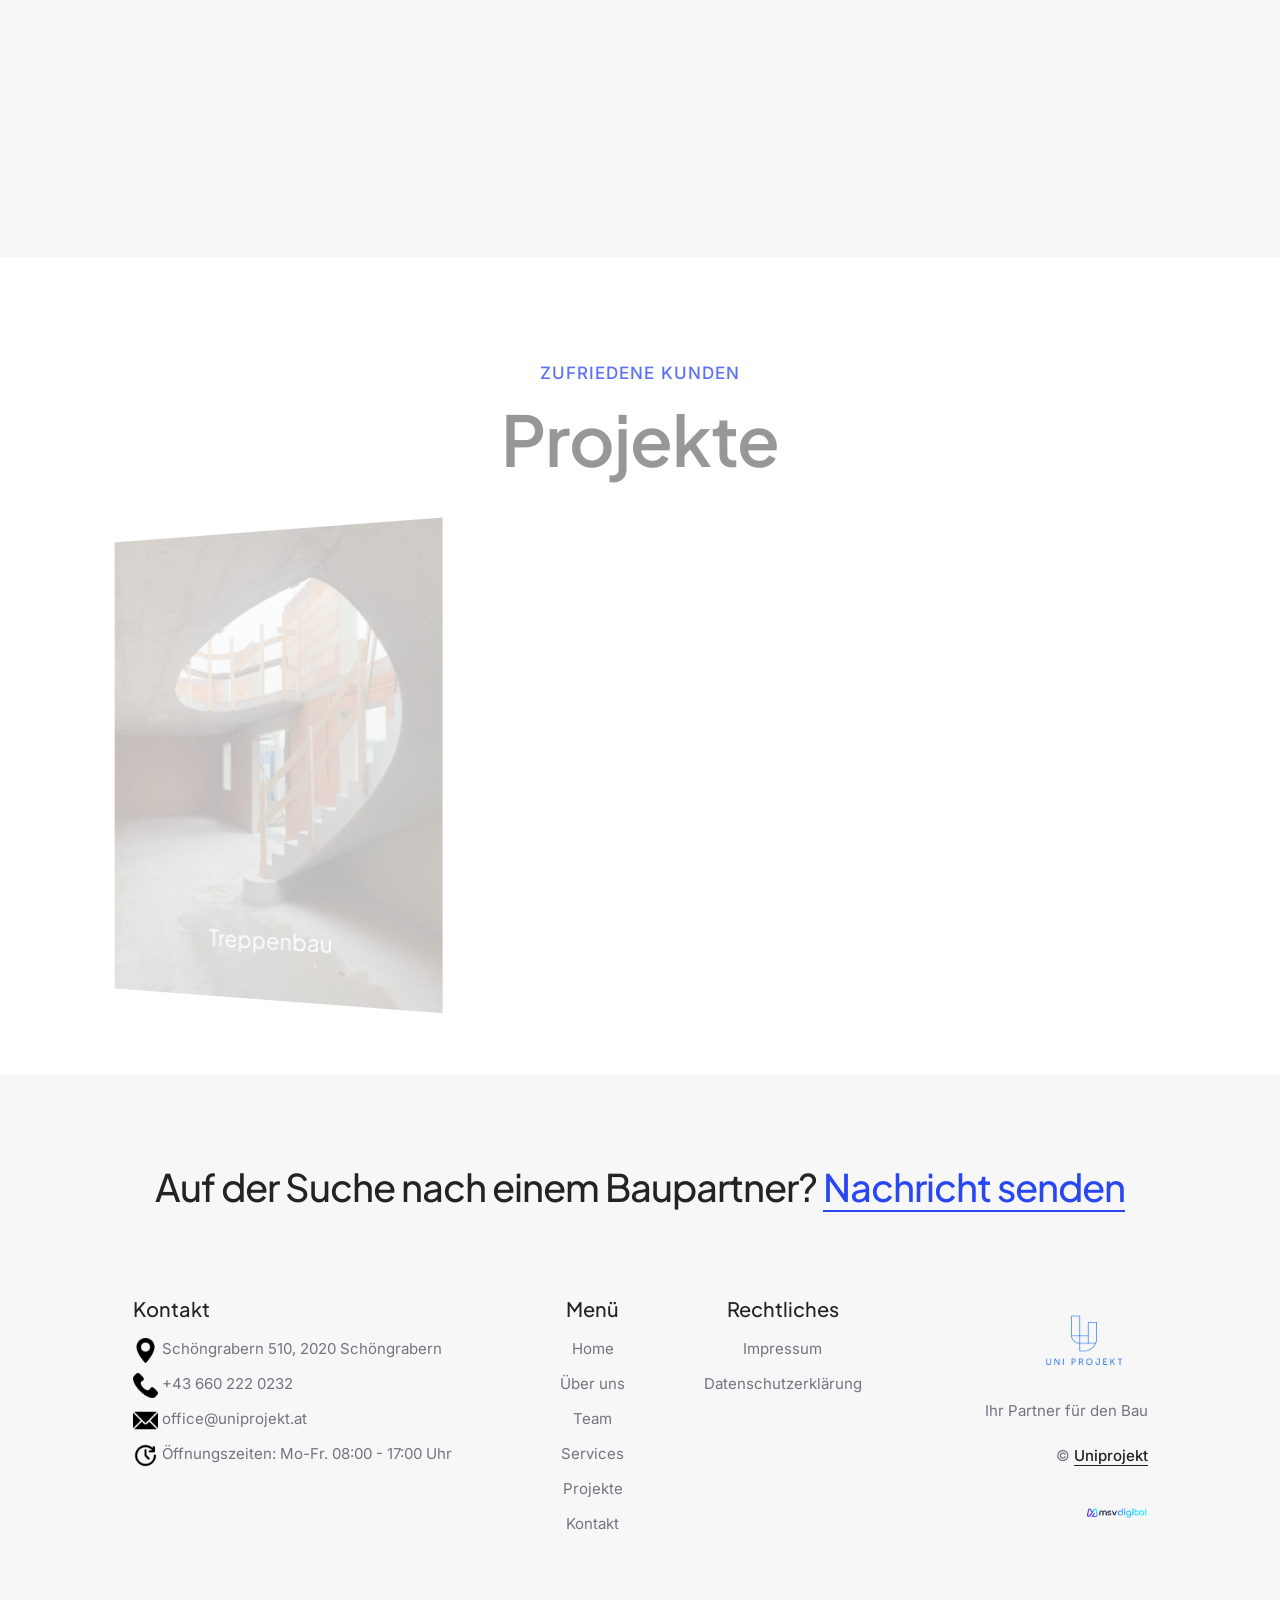
==== commit 0a879aab: "Change impressum, datenschutzerklaerung and add local fonts" ====
--- a/index.html
+++ b/index.html
@@ -1,358 +1,686 @@
-﻿<!doctype html>
+﻿<!DOCTYPE html>
 <html class="no-js" lang="en">
-    <head>
-        <title>Home - Uniprojekt</title>
-        <meta charset="utf-8">
-        <meta http-equiv="X-UA-Compatible" content="IE=edge" />
-        <meta name="author" content="msv-digital">
-        <meta name="viewport" content="width=device-width,initial-scale=1.0" />
-        <meta name="description" content="Home">
-        <!-- favicon icon -->
-        <link rel="shortcut icon" href="logos/logo_transparent_no_buffer.png">
-        <link rel="apple-touch-icon" href="logos/logo_transparent.png">
-        <link rel="apple-touch-icon" sizes="72x72" href="logos/logo_transparent.png">
-        <link rel="apple-touch-icon" sizes="114x114" href="logos/logo_transparent.png">
-        <!-- google fonts preconnect -->
-        <link rel="preconnect" href="https://fonts.googleapis.com" crossorigin>
-        <link rel="preconnect" href="https://fonts.gstatic.com" crossorigin>
-        <!-- style sheets and font icons -->
-        <link rel="stylesheet" href="css/vendors.min.css"/>
-        <link rel="stylesheet" href="css/icon.min.css"/>
-        <link rel="stylesheet" href="css/style.css"/>
-        <link rel="stylesheet" href="css/responsive.css"/>
-        <!-- open Graph meta tags -->
-        <meta property="og:title" content="Home" />
-        <meta property="og:description" content="Uniprojekt - Ihr Partner im Bau" />
-        <meta property="og:image" href="logos/logo_transparent.png" />
-        <meta property="og:url" content="https://www.uniprojekt.at" />
-        <meta property="og:type" content="website" />
-        <meta property="og:site_name" content="Uniprojekt" />
-    </head>
-    <body data-mobile-nav-style="full-screen-menu" data-mobile-nav-bg-color="#bc8947" class="custom-cursor"> 
-        <!-- start cursor -->
-        <div class="cursor-page-inner">
-            <div class="circle-cursor circle-cursor-inner"></div>
-            <div class="circle-cursor circle-cursor-outer"></div>
-        </div>
-        <!-- end cursor -->
-        <!-- start header -->
-        <header>
-            <!-- start navigation -->
-            <nav class="navbar navbar-expand-lg bg-transparent disable-fixed"> 
-                <div class="container-fluid"> 
-                    <div class="col-auto col-lg-2 me-lg-0 me-auto">
-                        <a class="navbar-brand" href="home">
-                            <img src="logos/logo_white_transparent_no_buffer.png" data-at2x="logos/logo_white_transparent_no_buffer.png" alt="" class="default-logo">
-                            <img src="logos/logo_white_transparent_no_buffer.png" data-at2x="logos/logo_white_transparent_no_buffer.png" alt="" class="alt-logo">
-                            <img src="logos/logo_white_transparent_no_buffer.png" data-at2x="logos/logo_white_transparent_no_buffer.png" alt="" class="mobile-logo">
-                        </a>
-                    </div>
-                    <div class="col-auto col-lg-8 menu-order position-static">
-                        <button class="navbar-toggler float-start" type="button" data-bs-toggle="collapse" data-bs-target="#navbarNav" aria-expanded="false" aria-controls="navbarNav" aria-label="Toggle navigation">
-                            <span class="navbar-toggler-line"></span>
-                            <span class="navbar-toggler-line"></span>
-                            <span class="navbar-toggler-line"></span>
-                            <span class="navbar-toggler-line"></span>
-                        </button>
-                        <div class="collapse navbar-collapse justify-content-center" id="navbarNav">
-                            <ul class="navbar-nav alt-font"> 
-                                <li class="nav-item"><a href="home" class="nav-link">Home</a></li>
-                                <li class="nav-item"><a href="ueber-uns" class="nav-link">Über uns</a></li>
-                                <li class="nav-item"><a href="team" class="nav-link">Team</a></li>
-                                <li class="nav-item"><a href="services" class="nav-link">Services</a></li>
-                                <li class="nav-item"><a href="projekte" class="nav-link">Projekte</a></li>
-                                <li class="nav-item"><a href="kontakt" class="nav-link">Kontakt</a></li>
-                            </ul>
-                        </div>
-                    </div>
-                    <div class="col-auto col-lg-2 text-end d-none d-sm-flex"> 
-                    </div>
+  <head>
+    <title>Home - Uniprojekt</title>
+    <meta charset="utf-8" />
+    <meta http-equiv="X-UA-Compatible" content="IE=edge" />
+    <meta name="author" content="msv-digital" />
+    <meta name="viewport" content="width=device-width,initial-scale=1.0" />
+    <meta name="description" content="Home" />
+    <!-- favicon icon -->
+    <link rel="shortcut icon" href="logos/logo_transparent_no_buffer.png" />
+    <link rel="apple-touch-icon" href="logos/logo_transparent.png" />
+    <link
+      rel="apple-touch-icon"
+      sizes="72x72"
+      href="logos/logo_transparent.png"
+    />
+    <link
+      rel="apple-touch-icon"
+      sizes="114x114"
+      href="logos/logo_transparent.png"
+    />
+    <!-- style sheets and font icons -->
+    <link rel="stylesheet" href="css/vendors.min.css" />
+    <link rel="stylesheet" href="css/icon.min.css" />
+    <link rel="stylesheet" href="css/style.css" />
+    <link rel="stylesheet" href="css/responsive.css" />
+    <!-- open Graph meta tags -->
+    <meta property="og:title" content="Home" />
+    <meta property="og:description" content="Uniprojekt - Ihr Partner im Bau" />
+    <meta property="og:image" href="logos/logo_transparent.png" />
+    <meta property="og:url" content="https://www.uniprojekt.at" />
+    <meta property="og:type" content="website" />
+    <meta property="og:site_name" content="Uniprojekt" />
+  </head>
+  <body
+    data-mobile-nav-style="full-screen-menu"
+    data-mobile-nav-bg-color="#bc8947"
+    class="custom-cursor"
+  >
+    <!-- start cursor -->
+    <div class="cursor-page-inner">
+      <div class="circle-cursor circle-cursor-inner"></div>
+      <div class="circle-cursor circle-cursor-outer"></div>
+    </div>
+    <!-- end cursor -->
+    <!-- start header -->
+    <header>
+      <!-- start navigation -->
+      <nav class="navbar navbar-expand-lg bg-transparent disable-fixed">
+        <div class="container-fluid">
+          <div class="col-auto col-lg-2 me-lg-0 me-auto">
+            <a class="navbar-brand" href="home">
+              <img
+                src="logos/logo_white_transparent_no_buffer.png"
+                data-at2x="logos/logo_white_transparent_no_buffer.png"
+                alt=""
+                class="default-logo"
+              />
+              <img
+                src="logos/logo_white_transparent_no_buffer.png"
+                data-at2x="logos/logo_white_transparent_no_buffer.png"
+                alt=""
+                class="alt-logo"
+              />
+              <img
+                src="logos/logo_white_transparent_no_buffer.png"
+                data-at2x="logos/logo_white_transparent_no_buffer.png"
+                alt=""
+                class="mobile-logo"
+              />
+            </a>
+          </div>
+          <div class="col-auto col-lg-8 menu-order position-static">
+            <button
+              class="navbar-toggler float-start"
+              type="button"
+              data-bs-toggle="collapse"
+              data-bs-target="#navbarNav"
+              aria-expanded="false"
+              aria-controls="navbarNav"
+              aria-label="Toggle navigation"
+            >
+              <span class="navbar-toggler-line"></span>
+              <span class="navbar-toggler-line"></span>
+              <span class="navbar-toggler-line"></span>
+              <span class="navbar-toggler-line"></span>
+            </button>
+            <div
+              class="collapse navbar-collapse justify-content-center"
+              id="navbarNav"
+            >
+              <ul class="navbar-nav alt-font">
+                <li class="nav-item">
+                  <a href="home" class="nav-link">Home</a>
+                </li>
+                <li class="nav-item">
+                  <a href="ueber-uns" class="nav-link">Über uns</a>
+                </li>
+                <li class="nav-item">
+                  <a href="team" class="nav-link">Team</a>
+                </li>
+                <li class="nav-item">
+                  <a href="services" class="nav-link">Services</a>
+                </li>
+                <li class="nav-item">
+                  <a href="projekte" class="nav-link">Projekte</a>
+                </li>
+                <li class="nav-item">
+                  <a href="kontakt" class="nav-link">Kontakt</a>
+                </li>
+              </ul>
+            </div>
+          </div>
+          <div class="col-auto col-lg-2 text-end d-none d-sm-flex"></div>
+        </div>
+      </nav>
+      <!-- end navigation -->
+    </header>
+    <!-- end header -->
+    <!-- start banner slider -->
+    <section class="p-0 bg-dark-gray">
+      <div
+        class="full-screen md-h-600px sm-h-500px ipad-top-space-margin swiper-light-pagination swiper-pagination-style-3"
+        data-slider-options='{ "slidesPerView": 1, "loop": true, "pagination": { "el": ".swiper-pagination-bullets", "clickable": true }}'
+      >
+        <div class="swiper-wrapper">
+          <!-- start slider item -->
+          <div class="swiper-slide">
+            <div
+              class="position-absolute left-0px top-0px w-100 h-100 cover-background"
+              style="background-image: url('images/uniprojekt_hintergrund.jpg')"
+              data-anime='{ "translateY": [0, 0], "opacity": [1,1], "scale": [1,1.1], "duration": 7000, "delay": 0, "staggervalue": 300, "easing": "easeOutQuad" }'
+            ></div>
+            <div class="opacity-light bg-gradient-black-dark-brown"></div>
+            <div class="container h-100">
+              <div class="row align-items-center h-100 justify-content-center">
+                <div
+                  class="col-xl-7 col-lg-8 col-md-9 col-sm-10 position-relative text-white text-center"
+                >
+                  <div
+                    class="d-inline-block position-relative mb-35px"
+                    data-anime='{ "opacity": [0, 1], "easing": "easeOutCubic", "duration": 500, "delay": 200 }'
+                  >
+                    <span class="d-inline-block fw-400 text-white fs-22 mb-0"
+                      >UNI Projekt GmbH</span
+                    >
+                    <span
+                      class="h-1px opacity-3 w-100 bg-white d-inline-block transform-origin-left position-absolute bottom-0px left-0px"
+                    ></span>
+                  </div>
+                  <div
+                    class="alt-font fs-65 lh-80 lg-fs-80 xs-fs-65 fw-500 mb-40px ls-minus-3px sm-ls-minus-2px text-shadow-double-large"
+                    data-fancy-text='{ "opacity": [0, 1], "translateY": [50, 0], "string": ["Ihr Partner für den Bau"], "duration": 500, "delay": 200, "speed": 10, "easing": "easeOutQuad" }'
+                  ></div>
+                  <a
+                    href="services"
+                    class="btn btn-base-color btn-box-shadow btn-large btn-round-edge"
+                    data-anime='{ "opacity": [0, 1], "easing": "easeOutCubic", "delay": 800, "duration": 800 }'
+                    >Unsere Services</a
+                  >
                 </div>
-            </nav>
-            <!-- end navigation -->
-        </header>
-        <!-- end header -->
-        <!-- start banner slider -->
-        <section class="p-0 bg-dark-gray"> 
-            <div class=" full-screen md-h-600px sm-h-500px ipad-top-space-margin swiper-light-pagination swiper-pagination-style-3" data-slider-options='{ "slidesPerView": 1, "loop": true, "pagination": { "el": ".swiper-pagination-bullets", "clickable": true }}'>
-                <div class="swiper-wrapper">
-                    <!-- start slider item -->
-                    <div class="swiper-slide">
-                        <div class="position-absolute left-0px top-0px w-100 h-100 cover-background" style="background-image:url('images/uniprojekt_hintergrund.jpg');" data-anime='{ "translateY": [0, 0], "opacity": [1,1], "scale": [1,1.1], "duration": 7000, "delay": 0, "staggervalue": 300, "easing": "easeOutQuad" }'></div>
-                        <div class="opacity-light bg-gradient-black-dark-brown"></div>
-                        <div class="container h-100">
-                            <div class="row align-items-center h-100 justify-content-center">
-                                <div class="col-xl-7 col-lg-8 col-md-9 col-sm-10 position-relative text-white text-center">
-                                    <div class="d-inline-block position-relative mb-35px" data-anime='{ "opacity": [0, 1], "easing": "easeOutCubic", "duration": 500, "delay": 200 }'>
-                                        <span class="d-inline-block fw-400 text-white fs-22 mb-0">UNI Projekt GmbH</span>
-                                        <span class="h-1px opacity-3 w-100 bg-white d-inline-block transform-origin-left position-absolute bottom-0px left-0px"></span>
-                                    </div>
-                                    <div class="alt-font fs-65 lh-80 lg-fs-80 xs-fs-65 fw-500 mb-40px ls-minus-3px sm-ls-minus-2px text-shadow-double-large" data-fancy-text='{ "opacity": [0, 1], "translateY": [50, 0], "string": ["Ihr Partner für den Bau"], "duration": 500, "delay": 200, "speed": 10, "easing": "easeOutQuad" }'></div> 
-                                    <a href="services" class="btn btn-base-color btn-box-shadow btn-large btn-round-edge" data-anime='{ "opacity": [0, 1], "easing": "easeOutCubic", "delay": 800, "duration": 800 }'>Unsere Services</a>
-                                </div>
-                            </div> 
-                        </div>
-                    </div>
-                    <!-- end slider item -->
+              </div>
+            </div>
+          </div>
+          <!-- end slider item -->
+        </div>
+      </div>
+    </section>
+    <!-- end banner slider -->
+    <!-- start section -->
+    <section class="bg-very-light-gray overflow-hidden">
+      <div class="container">
+        <div class="row justify-content-center mb-2">
+          <div
+            class="col-lg-7 text-center"
+            data-anime='{ "el": "childs", "translateY": [50, 0], "opacity": [0,1], "duration": 600, "delay": 0, "staggervalue": 200, "easing": "easeOutQuad" }'
+          >
+            <span
+              class="fs-17 d-inline-block fw-500 text-uppercase text-base-color ls-1px"
+              >Der Partner für Alles rund um Ihr Bauvorhaben</span
+            >
+            <h1 class="alt-font text-dark-gray fw-600 ls-minus-1px">
+              Services
+            </h1>
+          </div>
+        </div>
+        <div class="row">
+          <div class="col-12 position-relative">
+            <div
+              class="outside-box-right-50 md-outside-box-right-70 sm-outside-box-right-0"
+              data-anime='{ "translateX": [100, 0], "opacity": [0,1], "duration": 800, "delay": 100, "staggervalue": 250, "easing": "easeOutQuad" }'
+            >
+              <div
+                class="swiper magic-cursor ps-30px pe-30px sm-ps-0 sm-pe-0"
+                data-slider-options='{ "slidesPerView": 1, "spaceBetween": 35, "loop": true, "autoplay": { "delay": 3000, "disableOnInteraction": false },  "pagination": { "el": ".slider-four-slide-pagination-1", "clickable": true, "dynamicBullets": false }, "keyboard": { "enabled": true, "onlyInViewport": true }, "breakpoints": { "1200": { "slidesPerView": 3 }, "992": { "slidesPerView": 2, "spaceBetween": 50 }, "768": { "slidesPerView": 2, "spaceBetween": 40 }, "320": { "slidesPerView": 1 } }, "effect": "slide" }'
+              >
+                <div class="swiper-wrapper pt-30px pb-30px">
+                  <!-- start slider item -->
+                  <div class="swiper-slide">
+                    <div class="row g-0 services-box-style-02">
+                      <div
+                        class="col-sm-6 services-box bg-white p-5 xxl-p-8 box-shadow-extra-large"
+                      >
+                        <div class="services-box-content">
+                          <a
+                            href="services"
+                            class="d-inline-block alt-font text-dark-gray fs-22 md-fs-20 fw-500"
+                            >Komplettbau und Sanierung</a
+                          >
+                          <p class="sm-mb-15px">
+                            Wir bieten alles rund um <strong>Rohbau</strong>,
+                            <strong>Altbausanierung</strong> und
+                            <strong>Außenfassaden</strong>.
+                            <strong>Stiegenbau</strong> und
+                            <strong>Geländer</strong> sorgen für eine sichere
+                            und moderne Gestaltung.
+                          </p>
+                          <a
+                            href="services"
+                            class="btn btn-extra-large thin btn-link text-base-color"
+                            >Mehr erfahren</a
+                          >
+                        </div>
+                      </div>
+                      <div class="col-sm-6 services-box-img xs-h-300px">
+                        <div
+                          class="h-100 cover-background"
+                          style="background-image: url(images/service_01.jpg)"
+                        ></div>
+                      </div>
+                    </div>
+                  </div>
+                  <!-- end slider item -->
+                  <!-- start slider item -->
+                  <div class="swiper-slide">
+                    <div class="row g-0 services-box-style-02">
+                      <div
+                        class="col-sm-6 services-box bg-white p-5 xxl-p-8 box-shadow-extra-large"
+                      >
+                        <div class="services-box-content">
+                          <a
+                            href="services"
+                            class="d-inline-block alt-font text-dark-gray fs-22 md-fs-20 fw-500"
+                            >Trockenbau und Innenausbau</a
+                          >
+                          <p class="sm-mb-15px">
+                            Vom <strong>Trockenbau</strong> bis zum
+                            <strong>Innenausbau</strong> sorgen wir für eine
+                            optimale Raumgestaltung.
+                            <strong>Malerarbeiten</strong> und
+                            <strong>Elektrik</strong> runden unser Angebot ab,
+                            damit Ihr Raum perfekt funktioniert.
+                          </p>
+                          <a
+                            href="services"
+                            class="btn btn-extra-large thin btn-link text-base-color"
+                            >Mehr erfahren</a
+                          >
+                        </div>
+                      </div>
+                      <div class="col-sm-6 services-box-img xs-h-300px">
+                        <div
+                          class="h-100 cover-background"
+                          style="background-image: url(images/service_02.jpg)"
+                        ></div>
+                      </div>
+                    </div>
+                  </div>
+                  <!-- end slider item -->
+                  <!-- start slider item -->
+                  <div class="swiper-slide">
+                    <div class="row g-0 services-box-style-02">
+                      <div
+                        class="col-sm-6 services-box bg-white p-5 xxl-p-8 box-shadow-extra-large"
+                      >
+                        <div class="services-box-content">
+                          <a
+                            href="services"
+                            class="d-inline-block alt-font text-dark-gray fs-22 md-fs-20 fw-500"
+                            >Garten- und Außenanlagenservice</a
+                          >
+                          <p class="sm-mb-15px">
+                            Wir übernehmen <strong>Gartenarbeiten</strong>,
+                            bauen <strong>Zäune</strong>,
+                            <strong>Mauern</strong> und realisieren
+                            <strong>Poolprojekte</strong>. Zusätzlich bieten wir
+                            <strong>Bagger- und Grabearbeiten</strong> für Ihre
+                            Außenanlagen an.
+                          </p>
+                          <a
+                            href="services"
+                            class="btn btn-extra-large thin btn-link text-base-color"
+                            >Mehr erfahren</a
+                          >
+                        </div>
+                      </div>
+                      <div class="col-sm-6 services-box-img xs-h-300px">
+                        <div
+                          class="h-100 cover-background"
+                          style="background-image: url(images/service_03.jpg)"
+                        ></div>
+                      </div>
+                    </div>
+                  </div>
+                  <!-- end slider item -->
+                  <!-- start slider item -->
+                  <div class="swiper-slide">
+                    <div class="row g-0 services-box-style-02">
+                      <div
+                        class="col-sm-6 services-box bg-white p-5 xxl-p-8 box-shadow-extra-large"
+                      >
+                        <div class="services-box-content">
+                          <a
+                            href="services"
+                            class="d-inline-block alt-font text-dark-gray fs-22 md-fs-20 fw-500"
+                            >Baumaterial und Maschinenvermietung</a
+                          >
+                          <p class="sm-mb-15px">
+                            Wir bieten <strong>Baumaterialien</strong> zum
+                            <strong>Ankauf und Verkauf</strong> sowie die
+                            <strong>Kleinmaschinenvermietung</strong> an. Mieten
+                            Sie bei uns <strong>Minibagger</strong>,
+                            <strong>Rüttelplatten</strong> und
+                            <strong>Betonmischer</strong>, um Ihre Bauvorhaben
+                            effizient umzusetzen.
+                          </p>
+                          <a
+                            href="services"
+                            class="btn btn-extra-large thin btn-link text-base-color"
+                            >Mehr erfahren</a
+                          >
+                        </div>
+                      </div>
+                      <div class="col-sm-6 services-box-img xs-h-300px">
+                        <div
+                          class="h-100 cover-background"
+                          style="background-image: url(images/service_04.jpg)"
+                        ></div>
+                      </div>
+                    </div>
+                  </div>
+                  <!-- end slider item -->
+                  <!-- start slider item -->
+                  <div class="swiper-slide">
+                    <div class="row g-0 services-box-style-02">
+                      <div
+                        class="col-sm-6 services-box bg-white p-5 xxl-p-8 box-shadow-extra-large"
+                      >
+                        <div class="services-box-content">
+                          <a
+                            href="services"
+                            class="d-inline-block alt-font text-dark-gray fs-22 md-fs-20 fw-500"
+                            >Infrastruktur- und Glasfaserarbeiten</a
+                          >
+                          <p class="sm-mb-15px">
+                            Unsere Experten kümmern sich um
+                            <strong>Glasfaser- und Kanalarbeiten</strong> sowie
+                            <strong>Bagger- und Grabearbeiten</strong> für Ihre
+                            Infrastrukturprojekte. So stellen wir die perfekte
+                            Basis für Ihre Vorhaben sicher.
+                          </p>
+                          <a
+                            href="services"
+                            class="btn btn-extra-large thin btn-link text-base-color"
+                            >Mehr erfahren</a
+                          >
+                        </div>
+                      </div>
+                      <div class="col-sm-6 services-box-img xs-h-300px">
+                        <div
+                          class="h-100 cover-background"
+                          style="background-image: url(images/service_05.jpg)"
+                        ></div>
+                      </div>
+                    </div>
+                  </div>
+                  <!-- end slider item -->
+                  <!-- start slider item -->
+                  <div class="swiper-slide">
+                    <div class="row g-0 services-box-style-02">
+                      <div
+                        class="col-sm-6 services-box bg-white p-5 xxl-p-8 box-shadow-extra-large"
+                      >
+                        <div class="services-box-content">
+                          <a
+                            href="services"
+                            class="d-inline-block alt-font text-dark-gray fs-22 md-fs-20 fw-500"
+                            >Komplettservice für Neubau und Renovierung</a
+                          >
+                          <p class="sm-mb-15px">
+                            Ob <strong>Neubau</strong> oder
+                            <strong>Renovierung</strong> – wir bieten den
+                            kompletten Service: <strong>Rohbau</strong>,
+                            <strong>Trockenbau</strong>,
+                            <strong>Malerarbeiten</strong> und mehr, um Ihr
+                            Projekt nach Ihren Wünschen umzusetzen.
+                          </p>
+                          <a
+                            href="services"
+                            class="btn btn-extra-large thin btn-link text-base-color"
+                            >Mehr erfahren</a
+                          >
+                        </div>
+                      </div>
+                      <div class="col-sm-6 services-box-img xs-h-300px">
+                        <div
+                          class="h-100 cover-background"
+                          style="background-image: url(images/service_06.jpg)"
+                        ></div>
+                      </div>
+                    </div>
+                  </div>
+                  <!-- end slider item -->
                 </div>
+              </div>
             </div>
-        </section>
-        <!-- end banner slider -->  
-        <!-- start section -->
-        <section class="bg-very-light-gray overflow-hidden">
-            <div class="container">
-                <div class="row justify-content-center mb-2">
-                    <div class="col-lg-7 text-center" data-anime='{ "el": "childs", "translateY": [50, 0], "opacity": [0,1], "duration": 600, "delay": 0, "staggervalue": 200, "easing": "easeOutQuad" }'>
-                        <span class="fs-17 d-inline-block fw-500 text-uppercase text-base-color ls-1px">Der Partner für Alles rund um Ihr Bauvorhaben</span>
-                        <h1 class="alt-font text-dark-gray fw-600 ls-minus-1px">Services</h1>
-                    </div>
-                </div>
-                <div class="row">
-                    <div class="col-12 position-relative">
-                        <div class="outside-box-right-50 md-outside-box-right-70 sm-outside-box-right-0" data-anime='{ "translateX": [100, 0], "opacity": [0,1], "duration": 800, "delay": 100, "staggervalue": 250, "easing": "easeOutQuad" }'>
-                            <div class="swiper magic-cursor ps-30px pe-30px sm-ps-0 sm-pe-0" data-slider-options='{ "slidesPerView": 1, "spaceBetween": 35, "loop": true, "autoplay": { "delay": 3000, "disableOnInteraction": false },  "pagination": { "el": ".slider-four-slide-pagination-1", "clickable": true, "dynamicBullets": false }, "keyboard": { "enabled": true, "onlyInViewport": true }, "breakpoints": { "1200": { "slidesPerView": 3 }, "992": { "slidesPerView": 2, "spaceBetween": 50 }, "768": { "slidesPerView": 2, "spaceBetween": 40 }, "320": { "slidesPerView": 1 } }, "effect": "slide" }'>
-                                <div class="swiper-wrapper pt-30px pb-30px">
-                                    <!-- start slider item --> 
-                                    <div class="swiper-slide">
-                                        <div class="row g-0 services-box-style-02"> 
-                                            <div class="col-sm-6 services-box bg-white p-5 xxl-p-8 box-shadow-extra-large">
-                                                <div class="services-box-content">
-                                                    <a href="services" class="d-inline-block alt-font text-dark-gray fs-22 md-fs-20 fw-500">Komplettbau und Sanierung</a>
-                                                    <p class="sm-mb-15px">Wir bieten alles rund um <strong>Rohbau</strong>, <strong>Altbausanierung</strong> und <strong>Außenfassaden</strong>. <strong>Stiegenbau</strong> und <strong>Geländer</strong> sorgen für eine sichere und moderne Gestaltung.</p>
-                                                    <a href="services" class="btn btn-extra-large thin btn-link text-base-color">Mehr erfahren</a>
-                                                </div> 
-                                            </div> 
-                                            <div class="col-sm-6 services-box-img xs-h-300px">
-                                                <div class="h-100 cover-background" style="background-image: url(images/service_01.jpg)"></div>
-                                            </div> 
-                                        </div>
-                                    </div>
-                                    <!-- end slider item -->
-                                    <!-- start slider item -->
-                                    <div class="swiper-slide">
-                                        <div class="row g-0 services-box-style-02"> 
-                                            <div class="col-sm-6 services-box bg-white p-5 xxl-p-8 box-shadow-extra-large">
-                                                <div class="services-box-content">
-                                                    <a href="services" class="d-inline-block alt-font text-dark-gray fs-22 md-fs-20 fw-500">Trockenbau und Innenausbau</a>
-                                                    <p class="sm-mb-15px">Vom <strong>Trockenbau</strong> bis zum <strong>Innenausbau</strong> sorgen wir für eine optimale Raumgestaltung. <strong>Malerarbeiten</strong> und <strong>Elektrik</strong> runden unser Angebot ab, damit Ihr Raum perfekt funktioniert.</p>
-                                                    <a href="services" class="btn btn-extra-large thin btn-link text-base-color">Mehr erfahren</a>
-                                                </div> 
-                                            </div> 
-                                            <div class="col-sm-6 services-box-img xs-h-300px">
-                                                <div class="h-100 cover-background" style="background-image: url(images/service_02.jpg)"></div>
-                                            </div> 
-                                        </div>
-                                    </div>
-                                    <!-- end slider item -->
-                                    <!-- start slider item -->
-                                    <div class="swiper-slide">
-                                        <div class="row g-0 services-box-style-02"> 
-                                            <div class="col-sm-6 services-box bg-white p-5 xxl-p-8 box-shadow-extra-large">
-                                                <div class="services-box-content">
-                                                    <a href="services" class="d-inline-block alt-font text-dark-gray fs-22 md-fs-20 fw-500">Garten- und Außenanlagenservice</a>
-                                                    <p class="sm-mb-15px">Wir übernehmen <strong>Gartenarbeiten</strong>, bauen <strong>Zäune</strong>, <strong>Mauern</strong> und realisieren <strong>Poolprojekte</strong>. Zusätzlich bieten wir <strong>Bagger- und Grabearbeiten</strong> für Ihre Außenanlagen an.</p>
-                                                    <a href="services" class="btn btn-extra-large thin btn-link text-base-color">Mehr erfahren</a>
-                                                </div> 
-                                            </div> 
-                                            <div class="col-sm-6 services-box-img xs-h-300px">
-                                                <div class="h-100 cover-background" style="background-image: url(images/service_03.jpg)"></div>
-                                            </div> 
-                                        </div>
-                                    </div>
-                                    <!-- end slider item --> 
-                                    <!-- start slider item -->
-                                    <div class="swiper-slide">
-                                        <div class="row g-0 services-box-style-02"> 
-                                            <div class="col-sm-6 services-box bg-white p-5 xxl-p-8 box-shadow-extra-large">
-                                                <div class="services-box-content">
-                                                    <a href="services" class="d-inline-block alt-font text-dark-gray fs-22 md-fs-20 fw-500">Baumaterial und Maschinenvermietung</a>
-                                                    <p class="sm-mb-15px">Wir bieten <strong>Baumaterialien</strong> zum <strong>Ankauf und Verkauf</strong> sowie die <strong>Kleinmaschinenvermietung</strong> an. Mieten Sie bei uns <strong>Minibagger</strong>, <strong>Rüttelplatten</strong> und <strong>Betonmischer</strong>, um Ihre Bauvorhaben effizient umzusetzen.</p>
-                                                    <a href="services" class="btn btn-extra-large thin btn-link text-base-color">Mehr erfahren</a>
-                                                </div> 
-                                            </div> 
-                                            <div class="col-sm-6 services-box-img xs-h-300px">
-                                                <div class="h-100 cover-background" style="background-image: url(images/service_04.jpg)"></div>
-                                            </div> 
-                                        </div>
-                                    </div>
-                                    <!-- end slider item -->
-                                    <!-- start slider item --> 
-                                    <div class="swiper-slide">
-                                        <div class="row g-0 services-box-style-02"> 
-                                            <div class="col-sm-6 services-box bg-white p-5 xxl-p-8 box-shadow-extra-large">
-                                                <div class="services-box-content">
-                                                    <a href="services" class="d-inline-block alt-font text-dark-gray fs-22 md-fs-20 fw-500">Infrastruktur- und Glasfaserarbeiten</a>
-                                                    <p class="sm-mb-15px">Unsere Experten kümmern sich um <strong>Glasfaser- und Kanalarbeiten</strong> sowie <strong>Bagger- und Grabearbeiten</strong> für Ihre Infrastrukturprojekte. So stellen wir die perfekte Basis für Ihre Vorhaben sicher.</p>
-                                                    <a href="services" class="btn btn-extra-large thin btn-link text-base-color">Mehr erfahren</a>
-                                                </div> 
-                                            </div> 
-                                            <div class="col-sm-6 services-box-img xs-h-300px">
-                                                <div class="h-100 cover-background" style="background-image: url(images/service_05.jpg)"></div>
-                                            </div> 
-                                        </div>
-                                    </div>
-                                    <!-- end slider item -->
-                                    <!-- start slider item -->
-                                    <div class="swiper-slide">
-                                        <div class="row g-0 services-box-style-02"> 
-                                            <div class="col-sm-6 services-box bg-white p-5 xxl-p-8 box-shadow-extra-large">
-                                                <div class="services-box-content">
-                                                    <a href="services" class="d-inline-block alt-font text-dark-gray fs-22 md-fs-20 fw-500">Komplettservice für Neubau und Renovierung</a>
-                                                    <p class="sm-mb-15px">Ob <strong>Neubau</strong> oder <strong>Renovierung</strong> – wir bieten den kompletten Service: <strong>Rohbau</strong>, <strong>Trockenbau</strong>, <strong>Malerarbeiten</strong> und mehr, um Ihr Projekt nach Ihren Wünschen umzusetzen.</p>
-                                                    <a href="services" class="btn btn-extra-large thin btn-link text-base-color">Mehr erfahren</a>
-                                                </div> 
-                                            </div> 
-                                            <div class="col-sm-6 services-box-img xs-h-300px">
-                                                <div class="h-100 cover-background" style="background-image: url(images/service_06.jpg)"></div>
-                                            </div> 
-                                        </div>
-                                    </div>
-                                    <!-- end slider item -->
-                                </div> 
-                            </div>
-                        </div>
-                        <!-- start slider pagination -->
-                        <!--<div class="swiper-pagination slider-four-slide-pagination-1 swiper-pagination-style-2 swiper-pagination-clickable swiper-pagination-bullets"></div>-->
-                        <!-- end slider pagination -->
-                    </div>
-                </div>
-            </div>
-        </section>
-        <!-- end section -->
-        <!-- start section -->
-        <section>
-            <div class="container">
-                <div class="row justify-content-center mb-5">
-                    <div class="col-lg-7 text-center" data-anime='{ "el": "childs", "translateY": [50, 0], "opacity": [0,1], "duration": 800, "delay": 0, "staggervalue": 200, "easing": "easeOutQuad" }'>
-                        <span class="fs-17 d-inline-block fw-500 text-uppercase text-base-color ls-1px">Zufriedene Kunden</span>
-                        <h1 class="alt-font text-dark-gray fw-600 ls-minus-1px mb-0">Projekte</h1>
-                    </div>
-                </div>
-                <div class="row">
-                    <div class="col-12">
-                        <ul class="blog-simple blog-wrapper grid-loading grid grid-3col xl-grid-3col lg-grid-3col md-grid-2col sm-grid-2col xs-grid-1col gutter-extra-large" data-anime='{ "el": "childs", "willchange": "transform", "translateY": [30, 0], "perspective": [1200,1200], "scale": [1.05, 1], "rotateY": [-30, 0], "opacity": [0,1], "duration": 800, "delay": 100, "staggervalue": 200, "easing": "easeOutQuad" }'>
-                            <li class="grid-sizer"></li>
-                            <!-- start blog item -->
-                            <li class="grid-item">
-                                <figure class="position-relative mb-0 box-hover">
-                                    <div class="blog-image">
-                                        <img src="images/project_01.jpeg" alt="" />
-                                        <span class="box-overlay bg-dark-slate-blue"></span>
-                                        <span class="bg-gradient-gray-light-dark-transparent position-absolute opacity-4 top-0px left-0px w-100 h-100"></span>
-                                    </div>
-                                    <figcaption class="d-flex flex-column h-100 justify-content-end"> 
-                                        <div class="position-relative post-content p-13 text-center last-paragraph-no-margin">
-                                            <div class="position-relative z-index-2 overflow-hidden">
-                                                <a class="card-title fs-22 alt-font text-white mb-0 d-block">Treppenbau</a>
-                                                <div class="hover-text"><a href="projekte" class="btn btn-link-gradient btn-large text-white thin mt-20px mb-5px opacity-6 fw-400">Alle Projekte<span class="bg-white"></span></a></div>
-                                            </div>
-                                            <div class="box-overlay bg-dark-gray"></div>
-                                        </div>
-                                    </figcaption>
-                                </figure>
-                            </li>
-                            <!-- end blog item -->
-                            <!-- start blog item -->
-                            <li class="grid-item">
-                                <figure class="position-relative mb-0 box-hover">
-                                    <div class="blog-image">
-                                        <img src="images/project_03.jpeg" alt="" />
-                                        <span class="box-overlay bg-dark-slate-blue"></span>
-                                        <span class="bg-gradient-gray-light-dark-transparent position-absolute opacity-4 top-0px left-0px w-100 h-100"></span>
-                                    </div>
-                                    <figcaption class="d-flex flex-column h-100 justify-content-end"> 
-                                        <div class="position-relative post-content p-13 text-center last-paragraph-no-margin">
-                                            <div class="position-relative z-index-2 overflow-hidden">
-                                                <a class="card-title fs-22 alt-font text-white mb-0 d-block">Gartenarbeiten</a>
-                                                <div class="hover-text"><a href="projekte" class="btn btn-link-gradient btn-large text-white thin mt-20px mb-5px opacity-6 fw-400">Alle Projekte<span class="bg-white"></span></a></div>
-                                            </div>
-                                            <div class="box-overlay bg-dark-gray"></div>
-                                        </div>
-                                    </figcaption>
-                                </figure>
-                            </li>
-                            <!-- end blog item -->
-                            <!-- start blog item -->
-                            <li class="grid-item">
-                                <figure class="position-relative mb-0 box-hover">
-                                    <div class="blog-image">
-                                        <img src="images/project_12.jpeg" alt="" />
-                                        <span class="box-overlay bg-dark-slate-blue"></span>
-                                        <span class="bg-gradient-gray-light-dark-transparent position-absolute opacity-4 top-0px left-0px w-100 h-100"></span>
-                                    </div>
-                                    <figcaption class="d-flex flex-column h-100 justify-content-end"> 
-                                        <div class="position-relative post-content p-13 text-center last-paragraph-no-margin">
-                                            <div class="position-relative z-index-2 overflow-hidden">
-                                                <a class="card-title fs-22 alt-font text-white mb-0 d-block">Rohbau</a>
-                                                <div class="hover-text"><a href="projekte" class="btn btn-link-gradient btn-large text-white thin mt-20px mb-5px opacity-6 fw-400">Alle Projekte<span class="bg-white"></span></a></div>
-                                            </div>
-                                            <div class="box-overlay bg-dark-gray"></div>
-                                        </div>
-                                    </figcaption>
-                                </figure>
-                            </li>
-                            <!-- end blog item -->  
-                        </ul>
-                    </div>
-                </div>
-            </div>
-        </section>
-        <!-- end section --> 
-        <!-- start footer -->
-        <footer class="footer-light bg-very-light-gray"> 
-            <div class="container">
-                <div class="row justify-content-center mb-5 xs-mb-20px">
-                    <div class="col-md-12 col-sm-10 text-center">
-                        <h4 class="alt-font text-dark-gray fw-500 ls-minus-1px">Auf der Suche nach einem Baupartner? <a href="mailto:office@uniprojekt.at" class="text-base-color fw-500 text-decoration-line-bottom-medium">Nachricht senden</a></h4>
-                    </div>
-                </div>
-                <div class="row justify-content-center">
-                    <!-- start footer column -->
-                    <div class="col-11 col-xl-5 col-lg-2 col-md-4 order-1 order-lg-1 sm-pb-25px">
-                        <span class="alt-font fw-500 fs-20 d-block text-dark-gray mb-10px">Kontakt</span>
-                        <ul>                           
-                            <li><img src="images/maps-and-flags.png" style="width: 25px;"><a> Schöngrabern 510, 2020 Schöngrabern</a><li>
-                            <li><img src="images/phone-call.png" style="width: 25px;"><a> +43 660 222 0232</a></li>
-                            <li><img src="images/email.png" style="width: 25px;"><a> office@uniprojekt.at</a></li>
-                            <li><img src="images/24-hour-clock.png" style="width: 25px;"><a> Öffnungszeiten: Mo-Fr. 08:00 - 17:00 Uhr</a></li>
-                        </ul>
-                    </div>
-                    <!-- end footer column -->  
-                    <!-- start footer column -->
-                    <div class="col-11 col-xl-2 col-lg-3 col-md-4 order-1 order-lg-2 text-center">
-                        <span class="alt-font fw-500 fs-20 d-block text-dark-gray mb-10px">Menü</span>
-                        <ul>
-                            <li><a href="home">Home</a></li>
-                            <li><a href="ueber-uns">Über uns</a></li>
-                            <li><a href="team">Team</a></li>
-                            <li><a href="services">Services</a></li>
-                            <li><a href="projekte">Projekte</a></li>
-                            <li><a href="kontakt">Kontakt</a></li>
-                        </ul>
-                    </div>
-                    <!-- end footer column -->
-                    <!-- start footer column -->
-                    <div class="col-lg-3 col-md-4 col-sm-6 offset-xl-1 order-3 order-lg-4 order-md-3 order-sm-4 sm-mt-35px xs-mt-25px text-center text-sm-end">
-                        <a><img src="logos/logo_transparent.png" style="width: 50%;" data-at2x="logos/logo_transparent.png" alt=""></a>
-                        <p class="mb-15px">Ihr Partner für den Bau</p>
-                        <p>&COPY; <a href="home" target="_blank" class="text-decoration-line-bottom text-dark-gray fw-500">Uniprojekt</a></p>
-                        <a href="https://www.msv-digital.com"><img src="logos/msv-digital.png" style="width: 25%;" data-at2x="logos/msv-digital.png" alt=""></a>
-                    </div>
-                    <!-- end footer column -->
-                </div> 
-            </div> 
-        </footer>
-        <!-- end footer -->
-        <!-- start scroll progress -->
-        <div class="scroll-progress d-none d-xxl-block">
-            <a href="#" class="scroll-top" aria-label="scroll">
-                <span class="scroll-text">Scroll</span><span class="scroll-line"><span class="scroll-point"></span></span>
-            </a>
-        </div>
-        <!-- end scroll progress -->
-        <!-- javascript libraries -->
-        <script type="text/javascript" src="js/jquery.js"></script>
-        <script type="text/javascript" src="js/vendors.min.js"></script>
-        <script type="text/javascript" src="js/main.js"></script>
-    </body>
-</html>+            <!-- start slider pagination -->
+            <!--<div class="swiper-pagination slider-four-slide-pagination-1 swiper-pagination-style-2 swiper-pagination-clickable swiper-pagination-bullets"></div>-->
+            <!-- end slider pagination -->
+          </div>
+        </div>
+      </div>
+    </section>
+    <!-- end section -->
+    <!-- start section -->
+    <section>
+      <div class="container">
+        <div class="row justify-content-center mb-5">
+          <div
+            class="col-lg-7 text-center"
+            data-anime='{ "el": "childs", "translateY": [50, 0], "opacity": [0,1], "duration": 800, "delay": 0, "staggervalue": 200, "easing": "easeOutQuad" }'
+          >
+            <span
+              class="fs-17 d-inline-block fw-500 text-uppercase text-base-color ls-1px"
+              >Zufriedene Kunden</span
+            >
+            <h1 class="alt-font text-dark-gray fw-600 ls-minus-1px mb-0">
+              Projekte
+            </h1>
+          </div>
+        </div>
+        <div class="row">
+          <div class="col-12">
+            <ul
+              class="blog-simple blog-wrapper grid-loading grid grid-3col xl-grid-3col lg-grid-3col md-grid-2col sm-grid-2col xs-grid-1col gutter-extra-large"
+              data-anime='{ "el": "childs", "willchange": "transform", "translateY": [30, 0], "perspective": [1200,1200], "scale": [1.05, 1], "rotateY": [-30, 0], "opacity": [0,1], "duration": 800, "delay": 100, "staggervalue": 200, "easing": "easeOutQuad" }'
+            >
+              <li class="grid-sizer"></li>
+              <!-- start blog item -->
+              <li class="grid-item">
+                <figure class="position-relative mb-0 box-hover">
+                  <div class="blog-image">
+                    <img src="images/project_01.jpeg" alt="" />
+                    <span class="box-overlay bg-dark-slate-blue"></span>
+                    <span
+                      class="bg-gradient-gray-light-dark-transparent position-absolute opacity-4 top-0px left-0px w-100 h-100"
+                    ></span>
+                  </div>
+                  <figcaption
+                    class="d-flex flex-column h-100 justify-content-end"
+                  >
+                    <div
+                      class="position-relative post-content p-13 text-center last-paragraph-no-margin"
+                    >
+                      <div class="position-relative z-index-2 overflow-hidden">
+                        <a
+                          class="card-title fs-22 alt-font text-white mb-0 d-block"
+                          >Treppenbau</a
+                        >
+                        <div class="hover-text">
+                          <a
+                            href="projekte"
+                            class="btn btn-link-gradient btn-large text-white thin mt-20px mb-5px opacity-6 fw-400"
+                            >Alle Projekte<span class="bg-white"></span
+                          ></a>
+                        </div>
+                      </div>
+                      <div class="box-overlay bg-dark-gray"></div>
+                    </div>
+                  </figcaption>
+                </figure>
+              </li>
+              <!-- end blog item -->
+              <!-- start blog item -->
+              <li class="grid-item">
+                <figure class="position-relative mb-0 box-hover">
+                  <div class="blog-image">
+                    <img src="images/project_03.jpeg" alt="" />
+                    <span class="box-overlay bg-dark-slate-blue"></span>
+                    <span
+                      class="bg-gradient-gray-light-dark-transparent position-absolute opacity-4 top-0px left-0px w-100 h-100"
+                    ></span>
+                  </div>
+                  <figcaption
+                    class="d-flex flex-column h-100 justify-content-end"
+                  >
+                    <div
+                      class="position-relative post-content p-13 text-center last-paragraph-no-margin"
+                    >
+                      <div class="position-relative z-index-2 overflow-hidden">
+                        <a
+                          class="card-title fs-22 alt-font text-white mb-0 d-block"
+                          >Gartenarbeiten</a
+                        >
+                        <div class="hover-text">
+                          <a
+                            href="projekte"
+                            class="btn btn-link-gradient btn-large text-white thin mt-20px mb-5px opacity-6 fw-400"
+                            >Alle Projekte<span class="bg-white"></span
+                          ></a>
+                        </div>
+                      </div>
+                      <div class="box-overlay bg-dark-gray"></div>
+                    </div>
+                  </figcaption>
+                </figure>
+              </li>
+              <!-- end blog item -->
+              <!-- start blog item -->
+              <li class="grid-item">
+                <figure class="position-relative mb-0 box-hover">
+                  <div class="blog-image">
+                    <img src="images/project_12.jpeg" alt="" />
+                    <span class="box-overlay bg-dark-slate-blue"></span>
+                    <span
+                      class="bg-gradient-gray-light-dark-transparent position-absolute opacity-4 top-0px left-0px w-100 h-100"
+                    ></span>
+                  </div>
+                  <figcaption
+                    class="d-flex flex-column h-100 justify-content-end"
+                  >
+                    <div
+                      class="position-relative post-content p-13 text-center last-paragraph-no-margin"
+                    >
+                      <div class="position-relative z-index-2 overflow-hidden">
+                        <a
+                          class="card-title fs-22 alt-font text-white mb-0 d-block"
+                          >Rohbau</a
+                        >
+                        <div class="hover-text">
+                          <a
+                            href="projekte"
+                            class="btn btn-link-gradient btn-large text-white thin mt-20px mb-5px opacity-6 fw-400"
+                            >Alle Projekte<span class="bg-white"></span
+                          ></a>
+                        </div>
+                      </div>
+                      <div class="box-overlay bg-dark-gray"></div>
+                    </div>
+                  </figcaption>
+                </figure>
+              </li>
+              <!-- end blog item -->
+            </ul>
+          </div>
+        </div>
+      </div>
+    </section>
+    <!-- end section -->
+    <!-- start footer -->
+    <footer class="footer-light bg-very-light-gray">
+      <div class="container">
+        <div class="row justify-content-center mb-5 xs-mb-20px">
+          <div class="col-md-12 col-sm-10 text-center">
+            <h4 class="alt-font text-dark-gray fw-500 ls-minus-1px">
+              Auf der Suche nach einem Baupartner?
+              <a
+                href="mailto:office@uniprojekt.at"
+                class="text-base-color fw-500 text-decoration-line-bottom-medium"
+                >Nachricht senden</a
+              >
+            </h4>
+          </div>
+        </div>
+        <div class="row justify-content-center">
+          <!-- start footer column -->
+          <div
+            class="col-11 col-xl-4 col-lg-2 col-md-4 order-1 order-lg-1 sm-pb-25px fs-15"
+          >
+            <span class="alt-font fw-500 fs-20 d-block text-dark-gray mb-10px"
+              >Kontakt</span
+            >
+            <ul>
+              <li>
+                <img src="images/maps-and-flags.png" style="width: 25px" /><a>
+                  Schöngrabern 510, 2020 Schöngrabern</a
+                >
+              </li>
+              <li></li>
+              <li>
+                <img src="images/phone-call.png" style="width: 25px" /><a>
+                  +43 660 222 0232</a
+                >
+              </li>
+              <li>
+                <img src="images/email.png" style="width: 25px" /><a>
+                  office@uniprojekt.at</a
+                >
+              </li>
+              <li>
+                <img src="images/24-hour-clock.png" style="width: 25px" /><a>
+                  Öffnungszeiten: Mo-Fr. 08:00 - 17:00 Uhr</a
+                >
+              </li>
+            </ul>
+          </div>
+          <!-- end footer column -->
+          <!-- start footer column -->
+          <div
+            class="col-11 col-xl-2 col-lg-3 col-md-4 order-1 order-lg-2 text-center fs-15"
+          >
+            <span class="alt-font fw-500 fs-20 d-block text-dark-gray mb-10px"
+              >Menü</span
+            >
+            <ul>
+              <li><a href="home">Home</a></li>
+              <li><a href="ueber-uns">Über uns</a></li>
+              <li><a href="team">Team</a></li>
+              <li><a href="services">Services</a></li>
+              <li><a href="projekte">Projekte</a></li>
+              <li><a href="kontakt">Kontakt</a></li>
+            </ul>
+          </div>
+          <!-- end footer column -->
+          <!-- start footer column -->
+          <div
+            class="col-11 col-xl-2 col-lg-3 col-md-5 order-1 order-lg-2 text-center fs-15"
+          >
+            <span class="alt-font fw-500 fs-20 d-block text-dark-gray mb-10px xs-mt-25px"
+              >Rechtliches</span
+            >
+            <ul>
+              <li><a href="impressum">Impressum</a></li>
+              <li><a href="datenschutzerklaerung">Datenschutzerklärung</a></li>
+            </ul>
+          </div>
+          <!-- end footer column -->
+          <!-- start footer column -->
+          <div
+            class="col-lg-3 col-md-4 col-sm-6 order-3 order-lg-4 order-md-3 order-sm-4 sm-mt-35px xs-mt-25px text-center text-sm-end fs-15"
+          >
+            <a
+              ><img
+                src="logos/logo_transparent.png"
+                style="width: 50%"
+                data-at2x="logos/logo_transparent.png"
+                alt=""
+            /></a>
+            <p class="mb-15px">Ihr Partner für den Bau</p>
+            <p>
+              &COPY;
+              <a
+                href="home"
+                target="_blank"
+                class="text-decoration-line-bottom text-dark-gray fw-500"
+                >Uniprojekt</a
+              >
+            </p>
+            <a href="https://www.msv-digital.com"
+              ><img
+                src="logos/msv-digital.png"
+                style="width: 25%"
+                data-at2x="logos/msv-digital.png"
+                alt=""
+            /></a>
+          </div>
+          <!-- end footer column -->
+        </div>
+      </div>
+    </footer>
+    <!-- end footer -->
+    <!-- start scroll progress -->
+    <div class="scroll-progress d-none d-xxl-block">
+      <a href="#" class="scroll-top" aria-label="scroll">
+        <span class="scroll-text">Scroll</span
+        ><span class="scroll-line"><span class="scroll-point"></span></span>
+      </a>
+    </div>
+    <!-- end scroll progress -->
+    <!-- javascript libraries -->
+    <script type="text/javascript" src="js/jquery.js"></script>
+    <script type="text/javascript" src="js/vendors.min.js"></script>
+    <script type="text/javascript" src="js/main.js"></script>
+  </body>
+</html>
--- a/css/style.css
+++ b/css/style.css
@@ -30,8 +30,120 @@
 /* ===================================
     01. Google font
 ====================================== */
-@import url("https://fonts.googleapis.com/css2?family=Plus+Jakarta+Sans:wght@300;400;500;600;700;800&display=swap");
-@import url("https://fonts.googleapis.com/css2?family=Inter:wght@200;300;400;500;600;700;800;900&display=swap");
+/* plus-jakarta-sans-300 - cyrillic-ext_latin_latin-ext_vietnamese */
+@font-face {
+  font-display: swap; /* Check https://developer.mozilla.org/en-US/docs/Web/CSS/@font-face/font-display for other options. */
+  font-family: 'Plus Jakarta Sans';
+  font-style: normal;
+  font-weight: 300;
+  src: url('../fonts/plus-jakarta-sans-v8-cyrillic-ext_latin_latin-ext_vietnamese-300.woff2') format('woff2'); /* Chrome 36+, Opera 23+, Firefox 39+, Safari 12+, iOS 10+ */
+}
+/* plus-jakarta-sans-regular - cyrillic-ext_latin_latin-ext_vietnamese */
+@font-face {
+  font-display: swap; /* Check https://developer.mozilla.org/en-US/docs/Web/CSS/@font-face/font-display for other options. */
+  font-family: 'Plus Jakarta Sans';
+  font-style: normal;
+  font-weight: 400;
+  src: url('../fonts/plus-jakarta-sans-v8-cyrillic-ext_latin_latin-ext_vietnamese-regular.woff2') format('woff2'); /* Chrome 36+, Opera 23+, Firefox 39+, Safari 12+, iOS 10+ */
+}
+/* plus-jakarta-sans-500 - cyrillic-ext_latin_latin-ext_vietnamese */
+@font-face {
+  font-display: swap; /* Check https://developer.mozilla.org/en-US/docs/Web/CSS/@font-face/font-display for other options. */
+  font-family: 'Plus Jakarta Sans';
+  font-style: normal;
+  font-weight: 500;
+  src: url('../fonts/plus-jakarta-sans-v8-cyrillic-ext_latin_latin-ext_vietnamese-500.woff2') format('woff2'); /* Chrome 36+, Opera 23+, Firefox 39+, Safari 12+, iOS 10+ */
+}
+/* plus-jakarta-sans-600 - cyrillic-ext_latin_latin-ext_vietnamese */
+@font-face {
+  font-display: swap; /* Check https://developer.mozilla.org/en-US/docs/Web/CSS/@font-face/font-display for other options. */
+  font-family: 'Plus Jakarta Sans';
+  font-style: normal;
+  font-weight: 600;
+  src: url('../fonts/plus-jakarta-sans-v8-cyrillic-ext_latin_latin-ext_vietnamese-600.woff2') format('woff2'); /* Chrome 36+, Opera 23+, Firefox 39+, Safari 12+, iOS 10+ */
+}
+/* plus-jakarta-sans-700 - cyrillic-ext_latin_latin-ext_vietnamese */
+@font-face {
+  font-display: swap; /* Check https://developer.mozilla.org/en-US/docs/Web/CSS/@font-face/font-display for other options. */
+  font-family: 'Plus Jakarta Sans';
+  font-style: normal;
+  font-weight: 700;
+  src: url('../fonts/plus-jakarta-sans-v8-cyrillic-ext_latin_latin-ext_vietnamese-700.woff2') format('woff2'); /* Chrome 36+, Opera 23+, Firefox 39+, Safari 12+, iOS 10+ */
+}
+/* plus-jakarta-sans-800 - cyrillic-ext_latin_latin-ext_vietnamese */
+@font-face {
+  font-display: swap; /* Check https://developer.mozilla.org/en-US/docs/Web/CSS/@font-face/font-display for other options. */
+  font-family: 'Plus Jakarta Sans';
+  font-style: normal;
+  font-weight: 800;
+  src: url('../fonts/plus-jakarta-sans-v8-cyrillic-ext_latin_latin-ext_vietnamese-800.woff2') format('woff2'); /* Chrome 36+, Opera 23+, Firefox 39+, Safari 12+, iOS 10+ */
+}
+
+/* inter-200 - cyrillic_cyrillic-ext_greek_greek-ext_latin_latin-ext_vietnamese */
+@font-face {
+  font-display: swap; /* Check https://developer.mozilla.org/en-US/docs/Web/CSS/@font-face/font-display for other options. */
+  font-family: 'Inter';
+  font-style: normal;
+  font-weight: 200;
+  src: url('../fonts/inter-v18-cyrillic_cyrillic-ext_greek_greek-ext_latin_latin-ext_vietnamese-200.woff2') format('woff2'); /* Chrome 36+, Opera 23+, Firefox 39+, Safari 12+, iOS 10+ */
+}
+/* inter-300 - cyrillic_cyrillic-ext_greek_greek-ext_latin_latin-ext_vietnamese */
+@font-face {
+  font-display: swap; /* Check https://developer.mozilla.org/en-US/docs/Web/CSS/@font-face/font-display for other options. */
+  font-family: 'Inter';
+  font-style: normal;
+  font-weight: 300;
+  src: url('../fonts/inter-v18-cyrillic_cyrillic-ext_greek_greek-ext_latin_latin-ext_vietnamese-300.woff2') format('woff2'); /* Chrome 36+, Opera 23+, Firefox 39+, Safari 12+, iOS 10+ */
+}
+/* inter-regular - cyrillic_cyrillic-ext_greek_greek-ext_latin_latin-ext_vietnamese */
+@font-face {
+  font-display: swap; /* Check https://developer.mozilla.org/en-US/docs/Web/CSS/@font-face/font-display for other options. */
+  font-family: 'Inter';
+  font-style: normal;
+  font-weight: 400;
+  src: url('../fonts/inter-v18-cyrillic_cyrillic-ext_greek_greek-ext_latin_latin-ext_vietnamese-regular.woff2') format('woff2'); /* Chrome 36+, Opera 23+, Firefox 39+, Safari 12+, iOS 10+ */
+}
+/* inter-500 - cyrillic_cyrillic-ext_greek_greek-ext_latin_latin-ext_vietnamese */
+@font-face {
+  font-display: swap; /* Check https://developer.mozilla.org/en-US/docs/Web/CSS/@font-face/font-display for other options. */
+  font-family: 'Inter';
+  font-style: normal;
+  font-weight: 500;
+  src: url('../fonts/inter-v18-cyrillic_cyrillic-ext_greek_greek-ext_latin_latin-ext_vietnamese-500.woff2') format('woff2'); /* Chrome 36+, Opera 23+, Firefox 39+, Safari 12+, iOS 10+ */
+}
+/* inter-600 - cyrillic_cyrillic-ext_greek_greek-ext_latin_latin-ext_vietnamese */
+@font-face {
+  font-display: swap; /* Check https://developer.mozilla.org/en-US/docs/Web/CSS/@font-face/font-display for other options. */
+  font-family: 'Inter';
+  font-style: normal;
+  font-weight: 600;
+  src: url('../fonts/inter-v18-cyrillic_cyrillic-ext_greek_greek-ext_latin_latin-ext_vietnamese-600.woff2') format('woff2'); /* Chrome 36+, Opera 23+, Firefox 39+, Safari 12+, iOS 10+ */
+}
+/* inter-700 - cyrillic_cyrillic-ext_greek_greek-ext_latin_latin-ext_vietnamese */
+@font-face {
+  font-display: swap; /* Check https://developer.mozilla.org/en-US/docs/Web/CSS/@font-face/font-display for other options. */
+  font-family: 'Inter';
+  font-style: normal;
+  font-weight: 700;
+  src: url('../fonts/inter-v18-cyrillic_cyrillic-ext_greek_greek-ext_latin_latin-ext_vietnamese-700.woff2') format('woff2'); /* Chrome 36+, Opera 23+, Firefox 39+, Safari 12+, iOS 10+ */
+}
+/* inter-800 - cyrillic_cyrillic-ext_greek_greek-ext_latin_latin-ext_vietnamese */
+@font-face {
+  font-display: swap; /* Check https://developer.mozilla.org/en-US/docs/Web/CSS/@font-face/font-display for other options. */
+  font-family: 'Inter';
+  font-style: normal;
+  font-weight: 800;
+  src: url('../fonts/inter-v18-cyrillic_cyrillic-ext_greek_greek-ext_latin_latin-ext_vietnamese-800.woff2') format('woff2'); /* Chrome 36+, Opera 23+, Firefox 39+, Safari 12+, iOS 10+ */
+}
+/* inter-900 - cyrillic_cyrillic-ext_greek_greek-ext_latin_latin-ext_vietnamese */
+@font-face {
+  font-display: swap; /* Check https://developer.mozilla.org/en-US/docs/Web/CSS/@font-face/font-display for other options. */
+  font-family: 'Inter';
+  font-style: normal;
+  font-weight: 900;
+  src: url('../fonts/inter-v18-cyrillic_cyrillic-ext_greek_greek-ext_latin_latin-ext_vietnamese-900.woff2') format('woff2'); /* Chrome 36+, Opera 23+, Firefox 39+, Safari 12+, iOS 10+ */
+}
+
 :root {
   --alt-font: "Plus Jakarta Sans", sans-serif;
   --primary-font: "Inter", sans-serif;
@@ -196,6 +308,12 @@
   padding-right: 10px;
   padding-left: 10px;
 }
+
+.gpdr {
+  padding-left: 15%;
+  padding-right: 15%;
+}
+
 /* ===================================
     04. Typography
 ====================================== */
